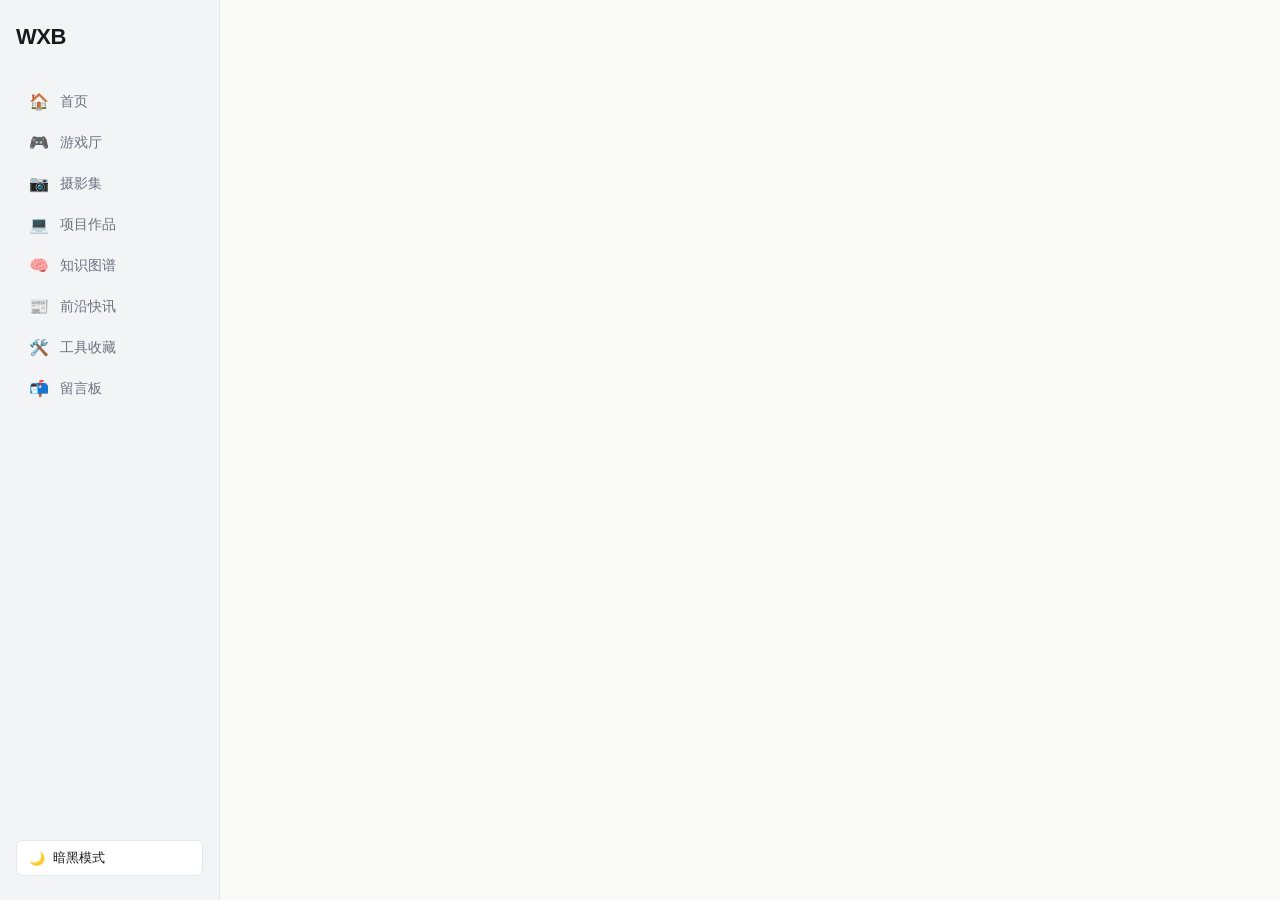
==== index.html @ ad952eca "feat: tools module with categorized resource links" ====
<!DOCTYPE html>
<html lang="zh-CN">
<head>
<meta charset="UTF-8">
<meta name="viewport" content="width=device-width, initial-scale=1.0">
<title>WXB · Personal Hub</title>
<style>
/* === CSS Custom Properties (Light Theme) === */
:root {
  --bg: #fafaf9;
  --surface: #ffffff;
  --text: #1a1a1a;
  --text-secondary: #6b7280;
  --border: #e5e7eb;
  --accent: #2563eb;
  --accent-light: #dbeafe;
  --sidebar-bg: #f3f4f6;
  --sidebar-width: 220px;
  --shadow: 0 1px 3px rgba(0,0,0,0.06);
  --radius: 8px;
  --transition: 0.2s ease;
}

/* === Dark Theme === */
.dark {
  --bg: #0f172a;
  --surface: #1e293b;
  --text: #e2e8f0;
  --text-secondary: #94a3b8;
  --border: #334155;
  --accent: #60a5fa;
  --accent-light: #1e3a5f;
  --sidebar-bg: #1e293b;
  --shadow: 0 1px 3px rgba(0,0,0,0.2);
}

/* === Reset & Base === */
*, *::before, *::after { margin: 0; padding: 0; box-sizing: border-box; }
body {
  font-family: -apple-system, BlinkMacSystemFont, "Segoe UI", Roboto, "Helvetica Neue", sans-serif;
  background: var(--bg);
  color: var(--text);
  display: flex;
  min-height: 100vh;
  transition: background var(--transition), color var(--transition);
}

/* === Sidebar === */
.sidebar {
  position: fixed;
  left: 0; top: 0; bottom: 0;
  width: var(--sidebar-width);
  background: var(--sidebar-bg);
  border-right: 1px solid var(--border);
  display: flex;
  flex-direction: column;
  padding: 24px 16px;
  z-index: 50;
  transition: transform 0.3s ease, background var(--transition);
}
.sidebar-logo {
  font-size: 22px;
  font-weight: 800;
  color: var(--text);
  margin-bottom: 32px;
  letter-spacing: -0.5px;
}
.sidebar-nav { display: flex; flex-direction: column; gap: 2px; flex: 1; }
.sidebar-nav a {
  text-decoration: none;
  color: var(--text-secondary);
  padding: 10px 12px;
  border-radius: 6px;
  font-size: 14px;
  transition: all var(--transition);
  display: flex; align-items: center; gap: 10px;
}
.sidebar-nav a:hover { background: var(--accent-light); color: var(--accent); }
.sidebar-nav a.active { background: var(--accent); color: #fff; }
.sidebar-nav a .nav-icon { font-size: 16px; width: 22px; text-align: center; }

/* Theme toggle */
.theme-toggle {
  margin-top: auto;
  padding: 8px 12px;
  border: 1px solid var(--border);
  border-radius: 6px;
  background: var(--surface);
  color: var(--text);
  cursor: pointer;
  font-size: 13px;
  display: flex; align-items: center; gap: 8px;
  transition: all var(--transition);
}
.theme-toggle:hover { border-color: var(--accent); }

/* === Main Content === */
.main {
  margin-left: var(--sidebar-width);
  flex: 1;
  padding: 40px 48px;
  min-height: 100vh;
  transition: margin-left 0.3s ease;
}
.content-section { display: none; }
.content-section.active { display: block; }

/* === Section Header === */
.section-header { margin-bottom: 32px; }
.section-header h2 { font-size: 28px; font-weight: 700; }
.section-header p { color: var(--text-secondary); margin-top: 6px; font-size: 15px; }

/* === Cards === */
.card {
  background: var(--surface);
  border: 1px solid var(--border);
  border-radius: var(--radius);
  padding: 20px;
  box-shadow: var(--shadow);
  transition: all var(--transition);
}
.card:hover { box-shadow: 0 4px 12px rgba(0,0,0,0.08); }

/* === Hamburger === */
.hamburger {
  display: none;
  position: fixed;
  top: 16px; left: 16px;
  z-index: 60;
  width: 40px; height: 40px;
  background: var(--surface);
  border: 1px solid var(--border);
  border-radius: 6px;
  cursor: pointer;
  flex-direction: column;
  align-items: center;
  justify-content: center;
  gap: 5px;
  padding: 10px 8px;
}
.hamburger span {
  display: block;
  width: 100%; height: 2px;
  background: var(--text);
  border-radius: 1px;
  transition: all 0.3s ease;
}

/* === Mobile Overlay === */
.sidebar-overlay {
  visibility: hidden;
  position: fixed; inset: 0;
  background: rgba(0,0,0,0.4);
  z-index: 45;
  opacity: 0;
  transition: opacity 0.3s ease, visibility 0.3s ease;
}
.sidebar-overlay.show { visibility: visible; opacity: 1; }

/* === Responsive === */
@media (max-width: 768px) {
  .sidebar { transform: translateX(-100%); }
  .sidebar.open { transform: translateX(0); }
  .main { margin-left: 0; padding: 24px 16px; }
  .hamburger { display: flex; }
}

/* === Utilities === */
.grid-2 { display: grid; grid-template-columns: repeat(2, 1fr); gap: 16px; }
.grid-3 { display: grid; grid-template-columns: repeat(3, 1fr); gap: 16px; }
.grid-4 { display: grid; grid-template-columns: repeat(4, 1fr); gap: 16px; }
@media (max-width: 1024px) { .grid-4 { grid-template-columns: repeat(2, 1fr); } }
@media (max-width: 640px) { .grid-2, .grid-3, .grid-4 { grid-template-columns: 1fr; } }

/* === Photo Grid === */
.photo-grid {
  display: grid;
  grid-template-columns: repeat(3, 1fr);
  gap: 12px;
}
.photo-card {
  position: relative;
  border-radius: var(--radius);
  overflow: hidden;
  cursor: pointer;
  aspect-ratio: 4/3;
  background: var(--border);
  transition: transform 0.2s ease, box-shadow 0.2s ease;
}
.photo-card:hover { transform: translateY(-2px); box-shadow: 0 8px 24px rgba(0,0,0,0.15); }
.photo-card img {
  width: 100%; height: 100%;
  object-fit: cover;
  display: block;
  transition: transform 0.3s ease;
}
.photo-card:hover img { transform: scale(1.05); }
.photo-card .photo-overlay {
  position: absolute; inset: 0;
  background: linear-gradient(to top, rgba(0,0,0,0.5) 0%, transparent 50%);
  opacity: 0; transition: opacity 0.2s ease;
  display: flex; align-items: flex-end; padding: 12px;
}
.photo-card:hover .photo-overlay { opacity: 1; }
.photo-overlay span {
  color: #fff; font-size: 13px; font-weight: 500;
}
@media (max-width: 768px) { .photo-grid { grid-template-columns: repeat(2, 1fr); } }
@media (max-width: 480px) { .photo-grid { grid-template-columns: 1fr; } }

/* === Project Cards === */
.project-grid {
  display: grid;
  grid-template-columns: repeat(2, 1fr);
  gap: 16px;
}
.project-card {
  background: var(--surface);
  border: 1px solid var(--border);
  border-radius: var(--radius);
  padding: 24px;
  box-shadow: var(--shadow);
  transition: all 0.2s ease;
  display: flex; flex-direction: column; gap: 12px;
}
.project-card:hover { box-shadow: 0 4px 16px rgba(0,0,0,0.1); transform: translateY(-1px); }
.project-card h3 { font-size: 18px; font-weight: 700; }
.project-card p { color: var(--text-secondary); font-size: 14px; line-height: 1.6; flex: 1; }
.project-tags { display: flex; flex-wrap: wrap; gap: 6px; }
.project-tags span {
  font-size: 11px; padding: 3px 8px; border-radius: 4px;
  background: var(--accent-light); color: var(--accent);
}
.project-links { display: flex; gap: 12px; }
.project-links a {
  font-size: 13px; text-decoration: none; color: var(--accent);
  display: flex; align-items: center; gap: 4px;
}
.project-links a:hover { text-decoration: underline; }
@media (max-width: 640px) { .project-grid { grid-template-columns: 1fr; } }

/* === Tools === */
.tools-category { margin-bottom: 28px; }
.tools-category h3 { font-size: 16px; font-weight: 600; margin-bottom: 12px; color: var(--text); }
.tools-grid { display: grid; grid-template-columns: repeat(3, 1fr); gap: 8px; }
.tool-item {
  display: flex; align-items: center; gap: 10px;
  padding: 10px 14px;
  background: var(--surface);
  border: 1px solid var(--border);
  border-radius: 6px;
  text-decoration: none;
  color: var(--text);
  font-size: 14px;
  transition: all 0.15s ease;
}
.tool-item:hover { border-color: var(--accent); background: var(--accent-light); }
.tool-item .tool-icon { font-size: 18px; width: 24px; text-align: center; flex-shrink: 0; }
.tool-item .tool-name { font-weight: 500; }
.tool-item .tool-desc { font-size: 12px; color: var(--text-secondary); margin-left: auto; }
@media (max-width: 768px) { .tools-grid { grid-template-columns: repeat(2, 1fr); } }
@media (max-width: 480px) { .tools-grid { grid-template-columns: 1fr; } }

/* === Lightbox === */
.lightbox {
  visibility: hidden;
  position: fixed; inset: 0;
  background: rgba(0,0,0,0.92);
  z-index: 100;
  align-items: center; justify-content: center;
  cursor: pointer;
  opacity: 0;
  display: flex;
  transition: opacity 0.3s ease, visibility 0.3s ease;
}
.lightbox.open { visibility: visible; opacity: 1; }
.lightbox img { max-width: 90vw; max-height: 85vh; border-radius: 4px; cursor: default; }
.lightbox-close {
  position: absolute; top: 20px; right: 24px;
  font-size: 32px; color: #fff; cursor: pointer;
  background: none; border: none;
}
.lightbox-nav {
  position: absolute; top: 50%; transform: translateY(-50%);
  font-size: 36px; color: #fff; cursor: pointer;
  background: none; border: none; padding: 16px;
}
.lightbox-prev { left: 8px; }
.lightbox-next { right: 8px; }
</style>
</head>
<body x-data="app">

<!-- Hamburger -->
<button class="hamburger" id="hamburger" aria-label="Menu">
  <span></span><span></span><span></span>
</button>

<!-- Sidebar overlay -->
<div class="sidebar-overlay" id="sidebarOverlay"></div>

<!-- Sidebar -->
<aside class="sidebar" id="sidebar">
  <div class="sidebar-logo">WXB</div>
  <nav class="sidebar-nav">
    <a href="#" @click.prevent="currentSection='home'" :class="currentSection==='home'?'active':''">
      <span class="nav-icon">🏠</span> 首页
    </a>
    <a href="#" @click.prevent="currentSection='games'" :class="currentSection==='games'?'active':''">
      <span class="nav-icon">🎮</span> 游戏厅
    </a>
    <a href="#" @click.prevent="currentSection='photos'" :class="currentSection==='photos'?'active':''">
      <span class="nav-icon">📷</span> 摄影集
    </a>
    <a href="#" @click.prevent="currentSection='projects'" :class="currentSection==='projects'?'active':''">
      <span class="nav-icon">💻</span> 项目作品
    </a>
    <a href="#" @click.prevent="currentSection='knowledge'" :class="currentSection==='knowledge'?'active':''">
      <span class="nav-icon">🧠</span> 知识图谱
    </a>
    <a href="#" @click.prevent="currentSection='news'" :class="currentSection==='news'?'active':''">
      <span class="nav-icon">📰</span> 前沿快讯
    </a>
    <a href="#" @click.prevent="currentSection='tools'" :class="currentSection==='tools'?'active':''">
      <span class="nav-icon">🛠️</span> 工具收藏
    </a>
    <a href="#" @click.prevent="currentSection='guestbook'" :class="currentSection==='guestbook'?'active':''">
      <span class="nav-icon">📬</span> 留言板
    </a>
  </nav>
  <button class="theme-toggle" @click="toggleTheme()">
    <span x-text="themeIcon">🌙</span> <span x-text="themeLabel">暗黑模式</span>
  </button>
</aside>

<!-- Main Content -->
<main class="main">
  <!-- Home -->
  <section class="content-section" :class="{ active: currentSection === 'home' }" id="sec-home">
    <div style="display: flex; gap: 40px; align-items: flex-start; flex-wrap: wrap;">
      <div style="flex-shrink: 0;">
        <div style="width: 120px; height: 120px; border-radius: 50%; background: linear-gradient(135deg, #2563eb, #7c3aed); display: flex; align-items: center; justify-content: center; font-size: 48px; color: #fff; font-weight: 700;">
          WXB
        </div>
      </div>
      <div style="flex: 1; min-width: 280px;">
        <h2 style="font-size: 32px; font-weight: 800; margin-bottom: 4px;">Hi, I'm WXB</h2>
        <p style="color: var(--text-secondary); font-size: 16px; margin-bottom: 16px;">
          计算机专业大二学生 / 徒步爱好者 / 摄影新手
        </p>
        <p style="color: var(--text-secondary); line-height: 1.7; margin-bottom: 16px;">
          目前在备战考研408，喜欢探索有趣的编程项目，
          周末常去北京周边徒步，拍下路上的风景。
          希望通过这个网站记录学习、分享生活。
        </p>
        <div style="display: flex; gap: 12px;">
          <a href="https://github.com/" target="_blank" style="padding: 8px 16px; background: var(--surface); border: 1px solid var(--border); border-radius: 6px; text-decoration: none; color: var(--text); font-size: 14px; display: flex; align-items: center; gap: 6px; transition: all 0.2s;">
            <svg width="18" height="18" viewBox="0 0 24 24" fill="currentColor"><path d="M12 0c-6.626 0-12 5.373-12 12 0 5.302 3.438 9.8 8.207 11.387.599.111.793-.261.793-.577v-2.234c-3.338.726-4.033-1.416-4.033-1.416-.546-1.387-1.333-1.756-1.333-1.756-1.089-.745.083-.729.083-.729 1.205.084 1.839 1.237 1.839 1.237 1.07 1.834 2.807 1.304 3.492.997.107-.775.418-1.305.762-1.604-2.665-.305-5.467-1.334-5.467-5.931 0-1.311.469-2.381 1.236-3.221-.124-.303-.535-1.524.117-3.176 0 0 1.008-.322 3.301 1.23.957-.266 1.983-.399 3.003-.404 1.02.005 2.047.138 3.006.404 2.291-1.552 3.297-1.23 3.297-1.23.653 1.653.242 2.874.118 3.176.77.84 1.235 1.911 1.235 3.221 0 4.609-2.807 5.624-5.479 5.921.43.372.823 1.102.823 2.222v3.293c0 .319.192.694.801.576 4.765-1.589 8.199-6.086 8.199-11.386 0-6.627-5.373-12-12-12z"/></svg>
            GitHub
          </a>
          <a href="mailto:wxb@wxb.me" style="padding: 8px 16px; background: var(--accent); border: none; border-radius: 6px; text-decoration: none; color: #fff; font-size: 14px; display: flex; align-items: center; gap: 6px; transition: all 0.2s;">
            ✉️ Email
          </a>
        </div>
      </div>
    </div>
  </section>

  <!-- Games -->
  <section class="content-section" :class="{ active: currentSection === 'games' }" id="sec-games"
    x-data="{ currentGame: 'snake' }" x-init="$watch('currentSection', v => { if (v==='games') setTimeout(() => initSnakeGame('snakeCanvas'), 100) })">
    <div class="section-header"><h2>🎮 游戏厅</h2><p>休闲一下</p></div>
    <div style="display: flex; gap: 8px; margin-bottom: 16px;">
      <button @click="currentGame='snake'; setTimeout(() => initSnakeGame('snakeCanvas'), 50)"
        :style="{ padding:'8px 16px', borderRadius:'6px', border:'1px solid var(--border)', cursor:'pointer',
          background: currentGame==='snake' ? 'var(--accent)' : 'var(--surface)',
          color: currentGame==='snake' ? '#fff' : 'var(--text)' }">
        🐍 贪吃蛇
      </button>
      <button style="padding:8px 16px; border-radius:6px; border:1px solid var(--border); cursor:pointer;
        background:var(--surface); color:var(--text-secondary); opacity:0.5;" disabled>
        更多游戏开发中...
      </button>
    </div>
    <div id="snakeGameWrapper" style="display: flex; justify-content: center;">
      <canvas id="snakeCanvas"></canvas>
    </div>
    <div id="snakeEffectsBar" style="display:flex;gap:8px;justify-content:center;min-height:24px;flex-wrap:wrap;margin-top:8px;"></div>
  </section>

  <!-- Photos -->
  <section class="content-section" :class="{ active: currentSection === 'photos' }" id="sec-photos">
    <div class="section-header"><h2>📷 摄影集</h2><p>徒步路上的风景</p></div>
    <div class="photo-grid" id="photoGrid"></div>
  </section>

  <!-- Projects -->
  <section class="content-section" :class="{ active: currentSection === 'projects' }" id="sec-projects">
    <div class="section-header"><h2>💻 项目作品</h2><p>个人项目与收藏</p></div>
    <div class="project-grid" id="projectGrid"></div>
  </section>

  <!-- Knowledge -->
  <section class="content-section" :class="{ active: currentSection === 'knowledge' }" id="sec-knowledge">
    <div class="section-header"><h2>🧠 知识图谱</h2><p>408考研 + 四六级英语</p></div>
  </section>

  <!-- News -->
  <section class="content-section" :class="{ active: currentSection === 'news' }" id="sec-news">
    <div class="section-header"><h2>📰 前沿快讯</h2><p>AI科技 · GitHub Trending</p></div>
  </section>

  <!-- Tools -->
  <section class="content-section" :class="{ active: currentSection === 'tools' }" id="sec-tools">
    <div class="section-header"><h2>🛠️ 工具收藏</h2><p>常用工具与资源导航</p></div>
    <div id="toolsContent"></div>
  </section>

  <!-- Guestbook -->
  <section class="content-section" :class="{ active: currentSection === 'guestbook' }" id="sec-guestbook">
    <div class="section-header"><h2>📬 留言板</h2><p>留下你的足迹</p></div>
  </section>
</main>

<!-- Lightbox -->
<div class="lightbox" id="lightbox">
  <button class="lightbox-close" @click="closeLightbox()">✕</button>
  <button class="lightbox-nav lightbox-prev" @click.stop="prevPhoto()">‹</button>
  <img id="lightboxImg" src="" alt="" @click.stop>
  <button class="lightbox-nav lightbox-next" @click.stop="nextPhoto()">›</button>
</div>

<!-- Alpine.js -->
<script defer src="https://cdn.jsdelivr.net/npm/alpinejs@3.x.x/dist/cdn.min.js"></script>

<script>
// === Alpine App Store ===
document.addEventListener('alpine:init', () => {
  Alpine.data('app', () => ({
    currentSection: location.hash ? location.hash.slice(1) : 'home',
    themeIcon: '🌙',
    themeLabel: '暗黑模式',

    toggleTheme() {
      document.documentElement.classList.toggle('dark');
      const isDark = document.documentElement.classList.contains('dark');
      this.themeIcon = isDark ? '☀️' : '🌙';
      this.themeLabel = isDark ? '浅色模式' : '暗黑模式';
      localStorage.setItem('theme', isDark ? 'dark' : 'light');
    },

    init() {
      const isDark = localStorage.getItem('theme') === 'dark' ||
        (!localStorage.getItem('theme') && window.matchMedia('(prefers-color-scheme: dark)').matches);
      if (isDark) {
        document.documentElement.classList.add('dark');
        this.themeIcon = '☀️';
        this.themeLabel = '浅色模式';
      }
      // Hash routing: sync URL hash with currentSection
      this.$watch('currentSection', val => {
        if (location.hash !== '#' + val) location.hash = val;
      });
      window.addEventListener('hashchange', () => {
        this.currentSection = location.hash ? location.hash.slice(1) : 'home';
      });
    }
  }));
});

// === Sidebar mobile toggle ===
(function() {
  const hamburger = document.getElementById('hamburger');
  const sidebar = document.getElementById('sidebar');
  const overlay = document.getElementById('sidebarOverlay');

  function openSidebar() {
    sidebar.classList.add('open');
    overlay.classList.add('show');
    document.body.style.overflow = 'hidden';
  }
  function closeSidebar() {
    sidebar.classList.remove('open');
    overlay.classList.remove('show');
    document.body.style.overflow = '';
  }

  hamburger.addEventListener('click', openSidebar);
  overlay.addEventListener('click', closeSidebar);

  sidebar.querySelectorAll('a').forEach(a => {
    a.addEventListener('click', () => {
      if (window.innerWidth <= 768) closeSidebar();
    });
  });
})();

// === Photos & Lightbox ===
(function() {
  window.photoData = [
    { src: 'https://images.unsplash.com/photo-1464822759023-fed622ff2c3b?w=800&h=600&fit=crop', alt: 'Mountain hiking trail', title: '山脊徒步' },
    { src: 'https://images.unsplash.com/photo-1506905925346-21bda4d32df4?w=800&h=600&fit=crop', alt: 'Mountain range panorama', title: '群山之巅' },
    { src: 'https://images.unsplash.com/photo-1441974231531-c6227db76b6e?w=800&h=600&fit=crop', alt: 'Forest sunlight', title: '林间光影' },
    { src: 'https://images.unsplash.com/photo-1454496522488-7a8e73e4a7c2?w=800&h=600&fit=crop', alt: 'Alpine lake', title: '高山湖泊' },
    { src: 'https://images.unsplash.com/photo-1501785888041-af3ef285b470?w=800&h=600&fit=crop', alt: 'Valley view', title: '山谷远眺' },
    { src: 'https://images.unsplash.com/photo-1470071459604-3b5ec3a7fe05?w=800&h=600&fit=crop', alt: 'Misty forest', title: '晨雾森林' }
  ];
  window.currentPhotoIdx = 0;

  // Render photo grid
  (function renderPhotoGrid() {
    var grid = document.getElementById('photoGrid');
    if (!grid) return;
    grid.innerHTML = window.photoData.map(function(p, i) {
      return '<div class="photo-card" onclick="openLightbox(' + i + ')">' +
        '<img src="' + p.src + '" alt="' + p.alt + '" loading="lazy">' +
        '<div class="photo-overlay"><span>' + p.title + '</span></div>' +
      '</div>';
    }).join('');
  })();

  window.openLightbox = function(idx) {
    window.currentPhotoIdx = idx;
    document.getElementById('lightboxImg').src = window.photoData[idx].src;
    document.getElementById('lightbox').classList.add('open');
    document.body.style.overflow = 'hidden';
  };

  window.closeLightbox = function() {
    document.getElementById('lightbox').classList.remove('open');
    document.body.style.overflow = '';
  };

  window.prevPhoto = function() {
    window.currentPhotoIdx = (window.currentPhotoIdx - 1 + window.photoData.length) % window.photoData.length;
    document.getElementById('lightboxImg').src = window.photoData[window.currentPhotoIdx].src;
  };

  window.nextPhoto = function() {
    window.currentPhotoIdx = (window.currentPhotoIdx + 1) % window.photoData.length;
    document.getElementById('lightboxImg').src = window.photoData[window.currentPhotoIdx].src;
  };

  document.getElementById('lightbox').addEventListener('click', function(e) {
    if (e.target === this) window.closeLightbox();
  });
  document.addEventListener('keydown', function(e) {
    if (!document.getElementById('lightbox').classList.contains('open')) return;
    if (e.key === 'Escape') window.closeLightbox();
    if (e.key === 'ArrowLeft') window.prevPhoto();
    if (e.key === 'ArrowRight') window.nextPhoto();
  });
})();

// === Projects ===
(function() {
  var projects = [
    { name: 'Snake Game', desc: '带连击系统与道具系统的贪吃蛇游戏，Canvas 绘制，支持护盾、加速、双倍分数等 6 种道具。', tags: ['JavaScript', 'Canvas', 'Game'], github: '#', demo: '#' },
    { name: 'Personal Hub', desc: '个人主页网站，集成 Alpine.js 响应式路由、明暗主题、摄影集、知识图谱等模块。', tags: ['Alpine.js', 'CSS', 'Responsive'], github: '#', live: 'https://wxb.me' },
    { name: '408 Study Notes', desc: '考研 408 计算机统考复习笔记，涵盖数据结构、组成原理、操作系统、计算机网络。', tags: ['Markdown', 'Study', 'CS'], github: '#' },
    { name: 'CET Vocabulary Trainer', desc: '四六级英语单词训练工具，支持艾宾浩斯记忆曲线复习提醒。', tags: ['Python', 'SQLite', 'CLI'], github: '#' },
    { name: 'Hiking Log', desc: '徒步记录小工具，记录路线、海拔、耗时，支持 GPX 轨迹导入与可视化。', tags: ['React', 'Leaflet', 'Node.js'], github: '#' },
    { name: 'Dotfiles', desc: '个人开发环境配置文件，包含 Neovim、tmux、Zsh 等工具的配置与安装脚本。', tags: ['Shell', 'Lua', 'Dotfiles'], github: '#' }
  ];

  var grid = document.getElementById('projectGrid');
  if (grid) {
    grid.innerHTML = projects.map(function(p) {
      var tags = p.tags.map(function(t) { return '<span>' + t + '</span>'; }).join('');
      var links = '';
      if (p.github) links += '<a href="' + p.github + '" target="_blank"><svg width="16" height="16" viewBox="0 0 24 24" fill="currentColor"><path d="M12 0c-6.626 0-12 5.373-12 12 0 5.302 3.438 9.8 8.207 11.387.599.111.793-.261.793-.577v-2.234c-3.338.726-4.033-1.416-4.033-1.416-.546-1.387-1.333-1.756-1.333-1.756-1.089-.745.083-.729.083-.729 1.205.084 1.839 1.237 1.839 1.237 1.07 1.834 2.807 1.304 3.492.997.107-.775.418-1.305.762-1.604-2.665-.305-5.467-1.334-5.467-5.931 0-1.311.469-2.381 1.236-3.221-.124-.303-.535-1.524.117-3.176 0 0 1.008-.322 3.301 1.23.957-.266 1.983-.399 3.003-.404 1.02.005 2.047.138 3.006.404 2.291-1.552 3.297-1.23 3.297-1.23.653 1.653.242 2.874.118 3.176.77.84 1.235 1.911 1.235 3.221 0 4.609-2.807 5.624-5.479 5.921.43.372.823 1.102.823 2.222v3.293c0 .319.192.694.801.576 4.765-1.589 8.199-6.086 8.199-11.386 0-6.627-5.373-12-12-12z"/></svg>Code</a>';
      if (p.demo) links += '<a href="' + p.demo + '" target="_blank">🔗 Demo</a>';
      if (p.live) links += '<a href="' + p.live + '" target="_blank">🌐 Live</a>';
      return '<div class="project-card">' +
        '<h3>' + p.name + '</h3>' +
        '<p>' + p.desc + '</p>' +
        '<div class="project-tags">' + tags + '</div>' +
        '<div class="project-links">' + links + '</div>' +
      '</div>';
    }).join('');
  }
})();

// === Tools ===
(function() {
  var categories = [
    { name: '开发工具', items: [
      { icon: '🐙', name: 'GitHub', desc: '代码托管', url: 'https://github.com' },
      { icon: '🖥️', name: 'VS Code', desc: '编辑器', url: 'https://code.visualstudio.com' },
      { icon: '🦀', name: 'Rust Playground', desc: '在线运行', url: 'https://play.rust-lang.org' },
      { icon: '🐳', name: 'Docker Hub', desc: '容器镜像', url: 'https://hub.docker.com' },
      { icon: '⚡', name: 'Vite', desc: '构建工具', url: 'https://vitejs.dev' },
      { icon: '▲', name: 'Vercel', desc: '部署平台', url: 'https://vercel.com' }
    ]},
    { name: '学习刷题', items: [
      { icon: '📘', name: 'LeetCode', desc: '算法刷题', url: 'https://leetcode.cn' },
      { icon: '🎓', name: '中国大学MOOC', desc: '在线课程', url: 'https://www.icourse163.org' },
      { icon: '📝', name: 'CS DIY', desc: 'CS学习路线', url: 'https://csdiy.wiki' },
      { icon: '🔤', name: 'YouGlish', desc: '英语发音', url: 'https://youglish.com' },
      { icon: '🧮', name: 'VisuAlgo', desc: '算法可视化', url: 'https://visualgo.net/zh' },
      { icon: '📚', name: 'MDN', desc: 'Web 文档', url: 'https://developer.mozilla.org' }
    ]},
    { name: '设计资源', items: [
      { icon: '🎨', name: 'Dribbble', desc: '设计灵感', url: 'https://dribbble.com' },
      { icon: '🖼️', name: 'Unsplash', desc: '免费图片', url: 'https://unsplash.com' },
      { icon: '🌈', name: 'Coolors', desc: '配色方案', url: 'https://coolors.co' },
      { icon: '📐', name: 'Figma', desc: 'UI 设计', url: 'https://figma.com' },
      { icon: '✍️', name: 'Google Fonts', desc: '免费字体', url: 'https://fonts.google.com' },
      { icon: '🎬', name: 'LottieFiles', desc: '动画资源', url: 'https://lottiefiles.com' }
    ]},
    { name: '常用工具', items: [
      { icon: '📋', name: 'JSON Formatter', desc: 'JSON 格式化', url: 'https://jsonformatter.org' },
      { icon: '🔐', name: 'JWT Debugger', desc: 'Token 解析', url: 'https://jwt.io' },
      { icon: '⏱️', name: 'Cron Guru', desc: 'Cron 表达式', url: 'https://crontab.guru' },
      { icon: '📊', name: 'Excalidraw', desc: '手绘图表', url: 'https://excalidraw.com' },
      { icon: '🔍', name: 'Regex101', desc: '正则测试', url: 'https://regex101.com' },
      { icon: '🚀', name: 'Carbon', desc: '代码截图', url: 'https://carbon.now.sh' }
    ]}
  ];

  var container = document.getElementById('toolsContent');
  if (container) {
    container.innerHTML = categories.map(function(cat) {
      var items = cat.items.map(function(t) {
        return '<a href="' + t.url + '" target="_blank" class="tool-item">' +
          '<span class="tool-icon">' + t.icon + '</span>' +
          '<span class="tool-name">' + t.name + '</span>' +
          '<span class="tool-desc">' + t.desc + '</span>' +
        '</a>';
      }).join('');
      return '<div class="tools-category"><h3>' + cat.name + '</h3><div class="tools-grid">' + items + '</div></div>';
    }).join('');
  }
})();

function initSnakeGame(canvasId) {
  const canvas = document.getElementById(canvasId);
  if (!canvas) return;
  const ctx = canvas.getContext('2d');

  const GRID = 20;
  const COLS = 25;
  const ROWS = 25;

  const wrapper = document.getElementById('snakeGameWrapper');
  const maxSize = Math.min(wrapper.offsetWidth - 16, 500);
  canvas.width = maxSize;
  canvas.height = maxSize;
  const CELL = canvas.width / COLS;

  function hexToRgba(hex, alpha) {
    const r = parseInt(hex.slice(1,3),16);
    const g = parseInt(hex.slice(3,5),16);
    const b = parseInt(hex.slice(5,7),16);
    return `rgba(${r},${g},${b},${alpha})`;
  }

  if (canvas._gameState) {
    cancelAnimationFrame(canvas._gameState.frameId);
    if (canvas._cleanup) canvas._cleanup();
  }

  const settings = (() => {
    try { return JSON.parse(localStorage.getItem('neonSnakeSettings')) || {fruitCount:3,gameSpeed:90,comboWindow:3,obstacleCount:6,powerUpFrequency:50}; }
    catch(_) { return {fruitCount:3,gameSpeed:90,comboWindow:3,obstacleCount:6,powerUpFrequency:50}; }
  })();

  const state = {
    snake: [{x:12,y:12},{x:11,y:12},{x:10,y:12}],
    foods: [],
    dx: 1, dy: 0,
    nextDx: 1, nextDy: 0,
    score: 0,
    best: parseInt(localStorage.getItem('neonSnakeBest')||'0'),
    running: true,
    paused: false,
    gameOver: false,
    speed: 90,
    lastTick: performance.now(),
    particles: [],
    obstacles: [],
    comboCount: 0,
    lastEatTime: 0,
    comboDisplayAlpha: 0,
    comboDisplayText: '',
    maxCombo: 1,
    activeEffects: {},
    powerUpItems: [],
    lastPowerUpSpawn: 0,
    frameId: null,
  };

  canvas._gameState = state;

  const FOOD_COLORS = ['#ff2d7b','#ffd700','#39ff14','#00f0ff','#ff6b35'];
  const POWERUP_DEFS = {
    shield:{name:'护盾',color:'#00f0ff',cssClass:'shield',duration:10000,buff:true,desc:'抵挡一次撞击'},
    speed:{name:'加速',color:'#39ff14',cssClass:'speed',duration:7000,buff:true,desc:'移动速度提升'},
    multiply:{name:'双倍',color:'#ffd700',cssClass:'multiply',duration:8000,buff:true,desc:'得分翻倍'},
    shrink:{name:'缩短',color:'#ff2d7b',cssClass:'shrink',duration:0,buff:false,desc:'立即缩短蛇身'},
    slow:{name:'减速',color:'#ff6b35',cssClass:'slow',duration:7000,buff:false,desc:'移动速度降低'},
    reverse:{name:'反转',color:'#9b59b6',cssClass:'reverse',duration:5000,buff:false,desc:'方向键反转'},
  };
  const POWERUP_KEYS = Object.keys(POWERUP_DEFS);
  const POWERUP_LIFETIME = 15000;
  const MAX_POWERUPS = 3;

  function isOccupied(x,y) {
    if(state.snake.some(s=>s.x===x&&s.y===y)) return true;
    if(state.foods.some(f=>f.x===x&&f.y===y)) return true;
    if(state.obstacles.some(o=>o.x===x&&o.y===y)) return true;
    if(state.powerUpItems.some(p=>p.x===x&&p.y===y)) return true;
    return false;
  }

  function placeFood() {
    const free=[];
    for(let x=0;x<COLS;x++) for(let y=0;y<ROWS;y++) if(!isOccupied(x,y)) free.push({x,y});
    if(!free.length) return;
    const pos=free[Math.floor(Math.random()*free.length)];
    state.foods.push({x:pos.x,y:pos.y,color:FOOD_COLORS[Math.floor(Math.random()*FOOD_COLORS.length)]});
  }

  function placeFoods() { state.foods=[]; for(let i=0;i<settings.fruitCount;i++) placeFood(); }

  function generateObstacles(count) {
    state.obstacles=[];
    const safe=new Set();
    for(let dx=-3;dx<=3;dx++) for(let dy=-3;dy<=3;dy++) safe.add(`${12+dx},${12+dy}`);
    for(let i=0;i<count;i++) {
      let a=0;
      while(a<200){ const x=Math.floor(Math.random()*COLS),y=Math.floor(Math.random()*ROWS);
        if(!isOccupied(x,y)&&!safe.has(`${x},${y}`)){state.obstacles.push({x,y});break;} a++; }
    }
  }

  function hasEffect(t){return !!state.activeEffects[t];}

  function spawnPowerUp() {
    if(state.powerUpItems.length>=MAX_POWERUPS) return;
    const now=performance.now();
    if(now-state.lastPowerUpSpawn<3000) return;
    if(Math.random()*100>settings.powerUpFrequency) return;
    state.lastPowerUpSpawn=now;
    const free=[];
    for(let x=0;x<COLS;x++) for(let y=0;y<ROWS;y++) if(!isOccupied(x,y)) free.push({x,y});
    if(!free.length) return;
    const pos=free[Math.floor(Math.random()*free.length)];
    state.powerUpItems.push({x:pos.x,y:pos.y,type:POWERUP_KEYS[Math.floor(Math.random()*POWERUP_KEYS.length)],spawnTime:now});
  }

  function spawnParticles(x,y,color) {
    for(let i=0;i<12;i++){
      const a=Math.PI*2*i/12+Math.random()*0.3,sp=2+Math.random()*3;
      state.particles.push({x:x*CELL+CELL/2,y:y*CELL+CELL/2,vx:Math.cos(a)*sp,vy:Math.sin(a)*sp,life:1,decay:0.02+Math.random()*0.04,color:Math.random()>0.5?'#00f0ff':color});
    }
  }

  function applyEffect(type) {
    const def=POWERUP_DEFS[type];
    if(def.duration>0) state.activeEffects[type]={expiresAt:performance.now()+def.duration};
    if(type==='shrink'){const mr=state.snake.length-2;if(mr>0){const r=Math.min(Math.max(1,Math.floor(state.snake.length/3)),mr);state.snake.splice(state.snake.length-r,r);}}
  }

  function updateEffectsBar() {
    const bar=document.getElementById('snakeEffectsBar');
    if(!bar) return;
    const now=performance.now();
    let h='';
    for(const k of Object.keys(state.activeEffects)){
      const def=POWERUP_DEFS[k],rem=Math.max(0,Math.ceil((state.activeEffects[k].expiresAt-now)/1000));
      h+=`<span style="font-size:11px;padding:3px 8px;border-radius:4px;border:1px solid ${def.color};color:${def.color};">${def.name} ${rem}s</span>`;
    }
    bar.innerHTML=h;
  }

  function tick() {
    state.dx=state.nextDx; state.dy=state.nextDy;
    const head=state.snake[0];
    const nh={x:head.x+state.dx,y:head.y+state.dy};
    if(nh.x<0) nh.x=COLS-1; if(nh.x>=COLS) nh.x=0;
    if(nh.y<0) nh.y=ROWS-1; if(nh.y>=ROWS) nh.y=0;

    if(state.obstacles.some(o=>o.x===nh.x&&o.y===nh.y)){
      if(hasEffect('shield')){delete state.activeEffects.shield;spawnParticles(nh.x,nh.y,'#00f0ff');}
      else{state.gameOver=true;state.running=false;if(state.score>state.best){state.best=state.score;localStorage.setItem('neonSnakeBest',state.best);}return;}
    }
    if(state.snake.some(s=>s.x===nh.x&&s.y===nh.y)){state.gameOver=true;state.running=false;if(state.score>state.best){state.best=state.score;localStorage.setItem('neonSnakeBest',state.best);}return;}

    state.snake.unshift(nh);
    const pupIdx=state.powerUpItems.findIndex(p=>p.x===nh.x&&p.y===nh.y);
    if(pupIdx!==-1){applyEffect(state.powerUpItems[pupIdx].type);spawnParticles(nh.x,nh.y,POWERUP_DEFS[state.powerUpItems[pupIdx].type].color);state.powerUpItems.splice(pupIdx,1);}

    const eatIdx=state.foods.findIndex(f=>f.x===nh.x&&f.y===nh.y);
    if(eatIdx!==-1){
      const now=performance.now();
      if(now-state.lastEatTime<settings.comboWindow*1000&&state.lastEatTime>0) state.comboCount++;
      else state.comboCount=1;
      state.lastEatTime=now;
      if(state.comboCount>state.maxCombo) state.maxCombo=state.comboCount;
      const mult=state.comboCount,db=hasEffect('multiply')?2:1;
      state.score+=10*mult*db;
      if(state.comboCount>=2){state.comboDisplayText=`${state.comboCount}x COMBO`;state.comboDisplayAlpha=1;}
      spawnParticles(state.foods[eatIdx].x,state.foods[eatIdx].y,state.foods[eatIdx].color);
      state.foods.splice(eatIdx,1);placeFood();
    }else{state.snake.pop();}

    let effSpeed=settings.gameSpeed-Math.floor(state.score/50)*5;
    if(hasEffect('speed')) effSpeed=Math.max(30,effSpeed*0.55);
    if(hasEffect('slow')) effSpeed=Math.min(200,effSpeed*1.6);
    state.speed=Math.max(30,Math.min(200,effSpeed));
  }

  function draw() {
    ctx.clearRect(0,0,canvas.width,canvas.height);
    ctx.strokeStyle='rgba(0,240,255,0.04)';ctx.lineWidth=0.5;
    for(let x=0;x<=COLS;x++){ctx.beginPath();ctx.moveTo(x*CELL,0);ctx.lineTo(x*CELL,canvas.height);ctx.stroke();}
    for(let y=0;y<=ROWS;y++){ctx.beginPath();ctx.moveTo(0,y*CELL);ctx.lineTo(canvas.width,y*CELL);ctx.stroke();}
    state.obstacles.forEach(o=>{
      ctx.fillStyle='#1a0000';ctx.fillRect(o.x*CELL+1,o.y*CELL+1,CELL-2,CELL-2);
      ctx.strokeStyle='rgba(255,0,0,0.4)';ctx.lineWidth=1;ctx.strokeRect(o.x*CELL+1,o.y*CELL+1,CELL-2,CELL-2);
      ctx.shadowColor='#ff0000';ctx.shadowBlur=6;ctx.fillStyle='rgba(255,0,0,0.15)';ctx.fillRect(o.x*CELL+1,o.y*CELL+1,CELL-2,CELL-2);ctx.shadowBlur=0;
      const pulse=0.3+Math.sin(Date.now()/500+o.x*0.7+o.y*0.7)*0.2;
      ctx.fillStyle=`rgba(255,0,0,${pulse})`;ctx.beginPath();ctx.arc(o.x*CELL+CELL/2,o.y*CELL+CELL/2,CELL*0.12,0,Math.PI*2);ctx.fill();
    });
    state.powerUpItems.forEach(p=>{
      const def=POWERUP_DEFS[p.type],px=p.x*CELL+CELL/2,py=p.y*CELL+CELL/2,age=performance.now()-p.spawnTime,urg=age/POWERUP_LIFETIME;
      const pls=1+Math.sin(Date.now()/150+p.x*0.5)*0.2,grad=ctx.createRadialGradient(px,py,0,px,py,CELL*0.9*pls);
      grad.addColorStop(0,def.color);grad.addColorStop(0.4,hexToRgba(def.color,0.3));grad.addColorStop(1,hexToRgba(def.color,0));
      ctx.fillStyle=grad;ctx.fillRect(p.x*CELL-CELL*0.6,p.y*CELL-CELL*0.6,CELL*2.2,CELL*2.2);
      ctx.fillStyle=def.color;ctx.shadowColor=def.color;ctx.shadowBlur=8+(1-urg)*4;
      ctx.beginPath();const s=CELL*0.28;ctx.moveTo(px,py-s);ctx.lineTo(px+s,py);ctx.lineTo(px,py+s);ctx.lineTo(px-s,py);ctx.closePath();ctx.fill();ctx.shadowBlur=0;
      if(urg>0.7&&Math.floor(Date.now()/200)%2===0){ctx.fillStyle='rgba(255,255,255,0.5)';ctx.beginPath();ctx.arc(px,py,CELL*0.32,0,Math.PI*2);ctx.fill();}
    });
    state.foods.forEach(f=>{
      const fx=f.x*CELL+CELL/2,fy=f.y*CELL+CELL/2,pls=1+Math.sin(Date.now()/200+f.x*0.5+f.y*0.5)*0.2;
      const fg=ctx.createRadialGradient(fx,fy,0,fx,fy,CELL*pls);
      fg.addColorStop(0,f.color);fg.addColorStop(0.3,hexToRgba(f.color,0.4));fg.addColorStop(1,hexToRgba(f.color,0));
      ctx.fillStyle=fg;ctx.fillRect(f.x*CELL-CELL,f.y*CELL-CELL,CELL*3,CELL*3);
      ctx.fillStyle=f.color;ctx.shadowColor=f.color;ctx.shadowBlur=10;
      ctx.beginPath();ctx.roundRect(f.x*CELL+2,f.y*CELL+2,CELL-4,CELL-4,3);ctx.fill();ctx.shadowBlur=0;
    });
    state.snake.forEach((seg,i)=>{
      const t=1-i/Math.max(state.snake.length-1,1),size=CELL-2-t*4,offset=(CELL-size)/2;
      ctx.fillStyle=`rgba(0,240,255,${0.15+t*0.35})`;ctx.fillRect(seg.x*CELL+1,seg.y*CELL+1,CELL-2,CELL-2);
      const g=ctx.createLinearGradient(seg.x*CELL,seg.y*CELL,seg.x*CELL+CELL,seg.y*CELL+CELL);
      const alpha=0.6+t*0.4;g.addColorStop(0,`rgba(0,240,255,${alpha})`);g.addColorStop(1,`rgba(100,255,255,${alpha*0.6})`);
      ctx.fillStyle=g;ctx.beginPath();ctx.roundRect(seg.x*CELL+offset,seg.y*CELL+offset,size,size,4);ctx.fill();
      if(i===0){
        ctx.fillStyle='rgba(0,240,255,0.5)';ctx.beginPath();ctx.roundRect(seg.x*CELL+1,seg.y*CELL+1,CELL-2,CELL-2,5);ctx.fill();
        ctx.fillStyle='#06060e';const ex=seg.x*CELL+CELL/2,ey=seg.y*CELL+CELL/2;
        if(state.dx===1){ctx.fillRect(ex+2,ey-3,3,3);ctx.fillRect(ex+2,ey+1,3,3);}
        else if(state.dx===-1){ctx.fillRect(ex-5,ey-3,3,3);ctx.fillRect(ex-5,ey+1,3,3);}
        else if(state.dy===-1){ctx.fillRect(ex-4,ey-5,3,3);ctx.fillRect(ex+2,ey-5,3,3);}
        else{ctx.fillRect(ex-4,ey+2,3,3);ctx.fillRect(ex+2,ey+2,3,3);}
      }
    });
    for(let i=state.particles.length-1;i>=0;i--){
      const p=state.particles[i];p.x+=p.vx;p.y+=p.vy;p.life-=p.decay;
      if(p.life<=0){state.particles.splice(i,1);continue;}
      const r=parseInt(p.color.slice(1,3),16),g=parseInt(p.color.slice(3,5),16),b=parseInt(p.color.slice(5,7),16);
      ctx.fillStyle=`rgba(${r},${g},${b},${p.life})`;ctx.beginPath();ctx.arc(p.x,p.y,2*p.life,0,Math.PI*2);ctx.fill();
    }
    if(state.comboDisplayAlpha>0&&state.comboDisplayText){ctx.save();ctx.globalAlpha=state.comboDisplayAlpha;ctx.font='bold 18px monospace';ctx.textAlign='center';ctx.fillStyle='#ffd700';ctx.shadowColor='#ffd700';ctx.shadowBlur=12;ctx.fillText(state.comboDisplayText,canvas.width/2,canvas.height-12);ctx.shadowBlur=0;ctx.restore();}
    if(hasEffect('shield')&&state.snake.length>0){const h=state.snake[0];ctx.strokeStyle='rgba(0,240,255,0.6)';ctx.lineWidth=2;ctx.shadowColor='#00f0ff';ctx.shadowBlur=12;ctx.beginPath();ctx.roundRect(h.x*CELL-1,h.y*CELL-1,CELL+2,CELL+2,6);ctx.stroke();ctx.shadowBlur=0;}
    if(state.gameOver){
      ctx.fillStyle='rgba(6,6,14,0.85)';ctx.fillRect(0,0,canvas.width,canvas.height);
      ctx.fillStyle='#ff2d7b';ctx.font='bold 20px monospace';ctx.textAlign='center';ctx.shadowColor='#ff2d7b';ctx.shadowBlur=16;
      ctx.fillText('GAME OVER',canvas.width/2,canvas.height/2-16);
      ctx.fillStyle='#00f0ff';ctx.font='14px monospace';ctx.fillText(`Score: ${state.score}`,canvas.width/2,canvas.height/2+20);
      ctx.shadowBlur=0;ctx.fillStyle='#00f0ff';ctx.font='11px monospace';ctx.fillText('Click to restart',canvas.width/2,canvas.height/2+48);
    }
  }

  function loop(ts){
    state.frameId=requestAnimationFrame(loop);
    if(!state.running||state.gameOver||state.paused){draw();return;}
    if(ts-state.lastTick>=state.speed){
      tick();state.lastTick=ts;spawnPowerUp();
      for(const k of Object.keys(state.activeEffects)) if(state.activeEffects[k].expiresAt<=ts) delete state.activeEffects[k];
      for(let i=state.powerUpItems.length-1;i>=0;i--) if(ts-state.powerUpItems[i].spawnTime>POWERUP_LIFETIME) state.powerUpItems.splice(i,1);
      updateEffectsBar();
      if(state.comboDisplayAlpha>0) state.comboDisplayAlpha=Math.max(0,state.comboDisplayAlpha-0.04);
    }
    draw();
  }

  function setDirection(ndx,ndy){
    if(!state.running||state.gameOver) return;
    if(hasEffect('reverse')){ndx=-ndx;ndy=-ndy;}
    if(ndx===-state.dx&&ndy===-state.dy&&state.snake.length>1) return;
    state.nextDx=ndx;state.nextDy=ndy;
  }

  canvas.addEventListener('click',()=>{if(state.gameOver){initGame();state.running=true;state.lastTick=performance.now();}});

  function initGame(){
    state.snake=[{x:12,y:12},{x:11,y:12},{x:10,y:12}];state.dx=1;state.dy=0;state.nextDx=1;state.nextDy=0;
    state.score=0;state.speed=settings.gameSpeed;state.paused=false;state.gameOver=false;state.particles=[];
    state.comboCount=0;state.lastEatTime=0;state.comboDisplayAlpha=0;state.comboDisplayText='';state.maxCombo=1;
    state.activeEffects={};state.powerUpItems=[];state.lastPowerUpSpawn=0;
    document.getElementById('snakeEffectsBar').innerHTML='';
    generateObstacles(settings.obstacleCount);placeFoods();
  }

  initGame();
  state.lastTick=performance.now();
  state.frameId=requestAnimationFrame(loop);

  const keyHandler = function(e){
    const km={ArrowUp:[0,-1],ArrowDown:[0,1],ArrowLeft:[-1,0],ArrowRight:[1,0],w:[0,-1],W:[0,-1],s:[0,1],S:[0,1],a:[-1,0],A:[-1,0],d:[1,0],D:[1,0]};
    if(km[e.key]){e.preventDefault();setDirection(...km[e.key]);}
    if(e.key===' '||e.key==='Spacebar'){e.preventDefault();if(!state.gameOver) state.paused=!state.paused;}
  };
  document.addEventListener('keydown', keyHandler);
  canvas._cleanup = () => { document.removeEventListener('keydown', keyHandler); cancelAnimationFrame(state.frameId); };
}
</script>
</body>
</html>
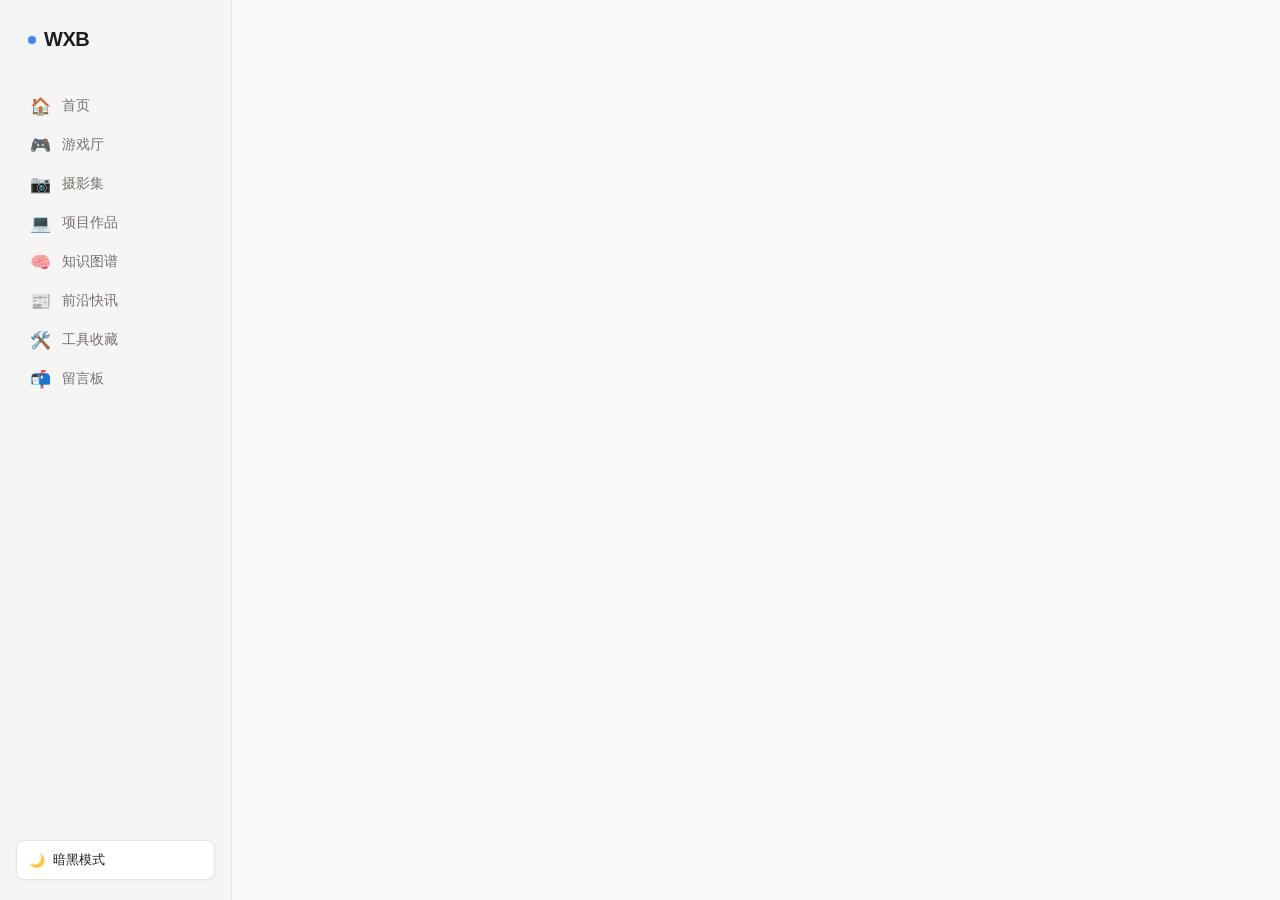
==== commit 12a8f9cf: "feat: elevated visual facade - warm palette, hero redesign, refined sidebar, polished cards, micro-i" ====
--- a/index.html
+++ b/index.html
@@ -3,35 +3,48 @@
 <head>
 <meta charset="UTF-8">
 <meta name="viewport" content="width=device-width, initial-scale=1.0">
+<script src="https://d3js.org/d3.v7.min.js"></script>
 <title>WXB · Personal Hub</title>
 <style>
 /* === CSS Custom Properties (Light Theme) === */
 :root {
-  --bg: #fafaf9;
+  --bg: #fafaf8;
   --surface: #ffffff;
-  --text: #1a1a1a;
-  --text-secondary: #6b7280;
-  --border: #e5e7eb;
-  --accent: #2563eb;
-  --accent-light: #dbeafe;
-  --sidebar-bg: #f3f4f6;
-  --sidebar-width: 220px;
-  --shadow: 0 1px 3px rgba(0,0,0,0.06);
-  --radius: 8px;
+  --text: #1e1e1e;
+  --text-secondary: #78716c;
+  --border: #e7e5e4;
+  --accent: #3b82f6;
+  --accent-warm: #f59e0b;
+  --accent-light: #eff6ff;
+  --accent-warm-light: #fffbeb;
+  --sidebar-bg: #f5f5f4;
+  --sidebar-width: 232px;
+  --shadow-sm: 0 1px 2px rgba(0,0,0,0.04);
+  --shadow: 0 1px 3px rgba(0,0,0,0.06), 0 1px 2px rgba(0,0,0,0.04);
+  --shadow-md: 0 4px 16px rgba(0,0,0,0.06), 0 2px 4px rgba(0,0,0,0.04);
+  --shadow-lg: 0 12px 32px rgba(0,0,0,0.08), 0 4px 8px rgba(0,0,0,0.04);
+  --radius-sm: 6px;
+  --radius: 10px;
+  --radius-lg: 14px;
   --transition: 0.2s ease;
 }
 
 /* === Dark Theme === */
 .dark {
-  --bg: #0f172a;
-  --surface: #1e293b;
-  --text: #e2e8f0;
-  --text-secondary: #94a3b8;
-  --border: #334155;
+  --bg: #0c0a09;
+  --surface: #1c1917;
+  --text: #e7e5e4;
+  --text-secondary: #a8a29e;
+  --border: #292524;
   --accent: #60a5fa;
-  --accent-light: #1e3a5f;
-  --sidebar-bg: #1e293b;
-  --shadow: 0 1px 3px rgba(0,0,0,0.2);
+  --accent-warm: #fbbf24;
+  --accent-light: #1e293b;
+  --accent-warm-light: #292524;
+  --sidebar-bg: #1c1917;
+  --shadow-sm: 0 1px 2px rgba(0,0,0,0.2);
+  --shadow: 0 1px 3px rgba(0,0,0,0.3);
+  --shadow-md: 0 4px 16px rgba(0,0,0,0.3);
+  --shadow-lg: 0 12px 32px rgba(0,0,0,0.4);
 }
 
 /* === Reset & Base === */
@@ -43,7 +56,16 @@
   display: flex;
   min-height: 100vh;
   transition: background var(--transition), color var(--transition);
-}
+  -webkit-font-smoothing: antialiased;
+  -moz-osx-font-smoothing: grayscale;
+}
+body::before {
+  content: ''; position: fixed; inset: 0;
+  background: radial-gradient(ellipse 80% 50% at 50% -20%, var(--accent-light), transparent);
+  pointer-events: none; z-index: -1;
+  opacity: 0.5;
+}
+.dark body::before { opacity: 0.15; }
 
 /* === Sidebar === */
 .sidebar {
@@ -54,103 +76,178 @@
   border-right: 1px solid var(--border);
   display: flex;
   flex-direction: column;
-  padding: 24px 16px;
+  padding: 28px 16px 20px;
   z-index: 50;
   transition: transform 0.3s ease, background var(--transition);
 }
 .sidebar-logo {
-  font-size: 22px;
+  font-size: 20px;
   font-weight: 800;
   color: var(--text);
-  margin-bottom: 32px;
+  margin-bottom: 36px;
   letter-spacing: -0.5px;
-}
-.sidebar-nav { display: flex; flex-direction: column; gap: 2px; flex: 1; }
+  padding: 0 12px;
+  display: flex; align-items: center; gap: 8px;
+}
+.sidebar-logo::before {
+  content: ''; width: 8px; height: 8px;
+  border-radius: 50%;
+  background: var(--accent);
+  box-shadow: 0 0 0 4px var(--accent-light);
+  flex-shrink: 0;
+}
+.sidebar-nav { display: flex; flex-direction: column; gap: 1px; flex: 1; }
 .sidebar-nav a {
   text-decoration: none;
   color: var(--text-secondary);
   padding: 10px 12px;
-  border-radius: 6px;
+  border-radius: 8px;
   font-size: 14px;
+  font-weight: 500;
   transition: all var(--transition);
   display: flex; align-items: center; gap: 10px;
-}
-.sidebar-nav a:hover { background: var(--accent-light); color: var(--accent); }
-.sidebar-nav a.active { background: var(--accent); color: #fff; }
-.sidebar-nav a .nav-icon { font-size: 16px; width: 22px; text-align: center; }
+  position: relative;
+}
+.sidebar-nav a:hover { background: var(--surface); color: var(--text); }
+.sidebar-nav a.active {
+  background: var(--surface);
+  color: var(--accent);
+  font-weight: 600;
+  box-shadow: var(--shadow-sm);
+}
+.sidebar-nav a.active::before {
+  content: ''; position: absolute; left: 0; top: 8px; bottom: 8px;
+  width: 3px; border-radius: 0 2px 2px 0;
+  background: var(--accent);
+}
+.sidebar-nav a .nav-icon { font-size: 17px; width: 24px; text-align: center; line-height: 1; }
 
 /* Theme toggle */
 .theme-toggle {
   margin-top: auto;
-  padding: 8px 12px;
+  padding: 10px 12px;
   border: 1px solid var(--border);
-  border-radius: 6px;
+  border-radius: 8px;
   background: var(--surface);
   color: var(--text);
   cursor: pointer;
   font-size: 13px;
+  font-weight: 500;
   display: flex; align-items: center; gap: 8px;
   transition: all var(--transition);
-}
-.theme-toggle:hover { border-color: var(--accent); }
+  box-shadow: var(--shadow-sm);
+}
+.theme-toggle:hover { border-color: var(--accent); box-shadow: var(--shadow); }
 
 /* === Main Content === */
 .main {
   margin-left: var(--sidebar-width);
   flex: 1;
-  padding: 40px 48px;
+  padding: 48px 56px;
   min-height: 100vh;
+  max-width: 1100px;
   transition: margin-left 0.3s ease;
 }
 .content-section { display: none; }
-.content-section.active { display: block; }
+.content-section.active { display: block; animation: fadeInUp 0.4s ease; }
 
 /* === Section Header === */
-.section-header { margin-bottom: 32px; }
-.section-header h2 { font-size: 28px; font-weight: 700; }
-.section-header p { color: var(--text-secondary); margin-top: 6px; font-size: 15px; }
-
-/* === Cards === */
+.section-header { margin-bottom: 36px; }
+.section-header h2 { font-size: 26px; font-weight: 800; letter-spacing: -0.3px; }
+.section-header p { color: var(--text-secondary); margin-top: 6px; font-size: 14px; font-weight: 500; }
+
+/* === Hero (Home) === */
+.hero {
+  display: flex; gap: 48px; align-items: flex-start; flex-wrap: wrap;
+  padding: 16px 0 40px;
+}
+.hero-avatar { flex-shrink: 0; }
+.hero-avatar-inner {
+  width: 112px; height: 112px; border-radius: 50%;
+  background: linear-gradient(135deg, #3b82f6 0%, #8b5cf6 50%, #f59e0b 100%);
+  display: flex; align-items: center; justify-content: center;
+  font-size: 40px; color: #fff; font-weight: 800; letter-spacing: -0.5px;
+  box-shadow: 0 0 0 4px var(--accent-light), 0 8px 32px rgba(59,130,246,0.15);
+  transition: box-shadow 0.3s ease;
+}
+.hero-avatar-inner:hover {
+  box-shadow: 0 0 0 4px var(--accent-light), 0 12px 40px rgba(59,130,246,0.25);
+}
+.hero-body { flex: 1; min-width: 280px; padding-top: 4px; }
+.hero-title { font-size: 36px; font-weight: 800; margin-bottom: 6px; letter-spacing: -0.5px; line-height: 1.2; }
+.hero-name { background: linear-gradient(135deg, #3b82f6, #8b5cf6); -webkit-background-clip: text; -webkit-text-fill-color: transparent; background-clip: text; }
+.hero-subtitle { color: var(--text-secondary); font-size: 15px; margin-bottom: 16px; font-weight: 500; }
+.hero-bio { color: var(--text-secondary); line-height: 1.75; margin-bottom: 24px; font-size: 15px; max-width: 520px; }
+.hero-stats { display: flex; gap: 32px; margin-bottom: 24px; }
+.hero-stat { display: flex; flex-direction: column; gap: 2px; }
+.hero-stat-num { font-size: 28px; font-weight: 800; color: var(--accent); letter-spacing: -0.5px; }
+.hero-stat-label { font-size: 12px; color: var(--text-secondary); font-weight: 500; text-transform: uppercase; letter-spacing: 0.5px; }
+.hero-links { display: flex; gap: 12px; }
+
+/* === Buttons === */
+.btn {
+  padding: 10px 20px; border-radius: 8px; text-decoration: none;
+  font-size: 14px; font-weight: 600; display: inline-flex; align-items: center; gap: 8px;
+  transition: all var(--transition); cursor: pointer;
+  letter-spacing: 0.2px;
+}
+.btn-outline {
+  background: var(--surface); border: 1px solid var(--border);
+  color: var(--text); box-shadow: var(--shadow-sm);
+}
+.btn-outline:hover { border-color: var(--accent); box-shadow: var(--shadow); color: var(--accent); }
+.btn-primary {
+  background: var(--accent); border: none; color: #fff;
+  box-shadow: 0 2px 8px rgba(59,130,246,0.25);
+}
+.btn-primary:hover { box-shadow: 0 4px 16px rgba(59,130,246,0.35); transform: translateY(-1px); }
+
+/* === Cards (generic) === */
 .card {
   background: var(--surface);
   border: 1px solid var(--border);
   border-radius: var(--radius);
   padding: 20px;
-  box-shadow: var(--shadow);
+  box-shadow: var(--shadow-sm);
   transition: all var(--transition);
 }
-.card:hover { box-shadow: 0 4px 12px rgba(0,0,0,0.08); }
+.card:hover { box-shadow: var(--shadow-md); }
 
 /* === Hamburger === */
 .hamburger {
   display: none;
   position: fixed;
-  top: 16px; left: 16px;
+  top: 14px; left: 14px;
   z-index: 60;
-  width: 40px; height: 40px;
+  width: 42px; height: 42px;
   background: var(--surface);
   border: 1px solid var(--border);
-  border-radius: 6px;
+  border-radius: 10px;
   cursor: pointer;
   flex-direction: column;
   align-items: center;
   justify-content: center;
   gap: 5px;
-  padding: 10px 8px;
-}
+  padding: 10px 9px;
+  box-shadow: var(--shadow);
+  transition: all var(--transition);
+}
+.hamburger:hover { border-color: var(--accent); }
 .hamburger span {
   display: block;
   width: 100%; height: 2px;
   background: var(--text);
-  border-radius: 1px;
-  transition: all 0.3s ease;
+  border-radius: 2px;
+  transition: all 0.25s ease;
 }
 
 /* === Mobile Overlay === */
 .sidebar-overlay {
   visibility: hidden;
   position: fixed; inset: 0;
-  background: rgba(0,0,0,0.4);
+  background: rgba(0,0,0,0.35);
+  backdrop-filter: blur(2px);
+  -webkit-backdrop-filter: blur(2px);
   z-index: 45;
   opacity: 0;
   transition: opacity 0.3s ease, visibility 0.3s ease;
@@ -161,9 +258,26 @@
 @media (max-width: 768px) {
   .sidebar { transform: translateX(-100%); }
   .sidebar.open { transform: translateX(0); }
-  .main { margin-left: 0; padding: 24px 16px; }
+  .main { margin-left: 0; padding: 24px 18px; }
   .hamburger { display: flex; }
-}
+  .hero { gap: 24px; }
+  .hero-avatar-inner { width: 80px; height: 80px; font-size: 28px; }
+  .hero-title { font-size: 26px; }
+  .hero-stats { gap: 24px; }
+}
+
+/* === Animations === */
+@keyframes fadeInUp {
+  from { opacity: 0; transform: translateY(20px); }
+  to { opacity: 1; transform: translateY(0); }
+}
+.reveal { opacity: 0; transform: translateY(20px); }
+.reveal.visible { animation: fadeInUp 0.5s ease forwards; }
+.reveal-delay-1 { animation-delay: 0.05s; }
+.reveal-delay-2 { animation-delay: 0.1s; }
+.reveal-delay-3 { animation-delay: 0.15s; }
+.reveal-delay-4 { animation-delay: 0.2s; }
+.reveal-delay-5 { animation-delay: 0.25s; }
 
 /* === Utilities === */
 .grid-2 { display: grid; grid-template-columns: repeat(2, 1fr); gap: 16px; }
@@ -176,7 +290,7 @@
 .photo-grid {
   display: grid;
   grid-template-columns: repeat(3, 1fr);
-  gap: 12px;
+  gap: 14px;
 }
 .photo-card {
   position: relative;
@@ -185,25 +299,26 @@
   cursor: pointer;
   aspect-ratio: 4/3;
   background: var(--border);
-  transition: transform 0.2s ease, box-shadow 0.2s ease;
-}
-.photo-card:hover { transform: translateY(-2px); box-shadow: 0 8px 24px rgba(0,0,0,0.15); }
+  box-shadow: var(--shadow-sm);
+  transition: transform 0.25s ease, box-shadow 0.25s ease;
+}
+.photo-card:hover { transform: translateY(-4px); box-shadow: var(--shadow-lg); }
 .photo-card img {
   width: 100%; height: 100%;
   object-fit: cover;
   display: block;
-  transition: transform 0.3s ease;
-}
-.photo-card:hover img { transform: scale(1.05); }
+  transition: transform 0.4s ease;
+}
+.photo-card:hover img { transform: scale(1.08); }
 .photo-card .photo-overlay {
   position: absolute; inset: 0;
-  background: linear-gradient(to top, rgba(0,0,0,0.5) 0%, transparent 50%);
-  opacity: 0; transition: opacity 0.2s ease;
-  display: flex; align-items: flex-end; padding: 12px;
+  background: linear-gradient(to top, rgba(0,0,0,0.55) 0%, transparent 40%);
+  opacity: 0; transition: opacity 0.25s ease;
+  display: flex; align-items: flex-end; padding: 14px;
 }
 .photo-card:hover .photo-overlay { opacity: 1; }
 .photo-overlay span {
-  color: #fff; font-size: 13px; font-weight: 500;
+  color: #fff; font-size: 13px; font-weight: 600; letter-spacing: 0.2px;
 }
 @media (max-width: 768px) { .photo-grid { grid-template-columns: repeat(2, 1fr); } }
 @media (max-width: 480px) { .photo-grid { grid-template-columns: 1fr; } }
@@ -219,53 +334,136 @@
   border: 1px solid var(--border);
   border-radius: var(--radius);
   padding: 24px;
-  box-shadow: var(--shadow);
+  box-shadow: var(--shadow-sm);
   transition: all 0.2s ease;
   display: flex; flex-direction: column; gap: 12px;
 }
-.project-card:hover { box-shadow: 0 4px 16px rgba(0,0,0,0.1); transform: translateY(-1px); }
-.project-card h3 { font-size: 18px; font-weight: 700; }
+.project-card:hover { box-shadow: var(--shadow-md); transform: translateY(-2px); }
+.project-card h3 { font-size: 17px; font-weight: 700; letter-spacing: -0.2px; }
 .project-card p { color: var(--text-secondary); font-size: 14px; line-height: 1.6; flex: 1; }
 .project-tags { display: flex; flex-wrap: wrap; gap: 6px; }
 .project-tags span {
-  font-size: 11px; padding: 3px 8px; border-radius: 4px;
-  background: var(--accent-light); color: var(--accent);
-}
-.project-links { display: flex; gap: 12px; }
+  font-size: 11px; padding: 4px 10px; border-radius: 20px;
+  background: var(--accent-light); color: var(--accent); font-weight: 500;
+}
+.project-links { display: flex; gap: 16px; }
 .project-links a {
   font-size: 13px; text-decoration: none; color: var(--accent);
-  display: flex; align-items: center; gap: 4px;
-}
-.project-links a:hover { text-decoration: underline; }
+  display: flex; align-items: center; gap: 5px; font-weight: 500;
+  transition: opacity 0.15s;
+}
+.project-links a:hover { opacity: 0.7; }
 @media (max-width: 640px) { .project-grid { grid-template-columns: 1fr; } }
 
 /* === Tools === */
 .tools-category { margin-bottom: 28px; }
-.tools-category h3 { font-size: 16px; font-weight: 600; margin-bottom: 12px; color: var(--text); }
+.tools-category h3 { font-size: 15px; font-weight: 700; margin-bottom: 12px; color: var(--text); letter-spacing: -0.2px; }
 .tools-grid { display: grid; grid-template-columns: repeat(3, 1fr); gap: 8px; }
 .tool-item {
   display: flex; align-items: center; gap: 10px;
-  padding: 10px 14px;
+  padding: 12px 14px;
   background: var(--surface);
   border: 1px solid var(--border);
-  border-radius: 6px;
+  border-radius: var(--radius-sm);
   text-decoration: none;
   color: var(--text);
   font-size: 14px;
+  box-shadow: var(--shadow-sm);
   transition: all 0.15s ease;
 }
-.tool-item:hover { border-color: var(--accent); background: var(--accent-light); }
+.tool-item:hover { border-color: var(--accent); background: var(--accent-light); box-shadow: var(--shadow); transform: translateY(-1px); }
 .tool-item .tool-icon { font-size: 18px; width: 24px; text-align: center; flex-shrink: 0; }
 .tool-item .tool-name { font-weight: 500; }
 .tool-item .tool-desc { font-size: 12px; color: var(--text-secondary); margin-left: auto; }
 @media (max-width: 768px) { .tools-grid { grid-template-columns: repeat(2, 1fr); } }
 @media (max-width: 480px) { .tools-grid { grid-template-columns: 1fr; } }
 
+/* === Knowledge Graph === */
+.knowledge-tabs { display: flex; gap: 8px; margin-bottom: 16px; }
+.knowledge-tabs button {
+  padding: 9px 18px; border-radius: 8px; border: 1px solid var(--border);
+  cursor: pointer; font-size: 14px; font-weight: 500; background: var(--surface); color: var(--text);
+  transition: all 0.15s ease; box-shadow: var(--shadow-sm);
+}
+.knowledge-tabs button:hover { border-color: var(--accent); }
+.knowledge-tabs button.active { background: var(--accent); color: #fff; border-color: var(--accent); box-shadow: 0 2px 8px rgba(59,130,246,0.25); }
+.knowledge-graph-wrap {
+  background: var(--surface);
+  border: 1px solid var(--border);
+  border-radius: var(--radius);
+  overflow: hidden;
+  position: relative;
+  box-shadow: var(--shadow-sm);
+}
+.knowledge-graph-wrap svg { display: block; }
+.knowledge-legend { display: flex; gap: 16px; flex-wrap: wrap; margin-top: 14px; font-size: 13px; color: var(--text-secondary); }
+.knowledge-legend span { display: flex; align-items: center; gap: 6px; }
+.knowledge-legend .dot { width: 10px; height: 10px; border-radius: 50%; flex-shrink: 0; }
+.kg-tooltip { pointer-events: none; }
+
+/* === News === */
+.news-grid { display: grid; grid-template-columns: repeat(2, 1fr); gap: 14px; }
+.news-card {
+  background: var(--surface);
+  border: 1px solid var(--border);
+  border-radius: var(--radius);
+  padding: 18px;
+  box-shadow: var(--shadow-sm);
+  transition: all 0.15s ease;
+  display: flex; flex-direction: column; gap: 10px;
+}
+.news-card:hover { box-shadow: var(--shadow-md); transform: translateY(-1px); }
+.news-card .news-header { display: flex; align-items: center; gap: 8px; }
+.news-card .news-avatar { width: 22px; height: 22px; border-radius: 50%; }
+.news-card .news-repo { font-weight: 600; font-size: 14px; color: var(--accent); text-decoration: none; }
+.news-card .news-repo:hover { text-decoration: underline; }
+.news-card .news-desc { font-size: 13px; color: var(--text-secondary); line-height: 1.5; flex:1; display:-webkit-box;-webkit-line-clamp:2;-webkit-box-orient:vertical;overflow:hidden; }
+.news-card .news-meta { display: flex; gap: 14px; font-size: 12px; color: var(--text-secondary); align-items: center; }
+.news-meta .news-lang { display: flex; align-items: center; gap: 4px; }
+.news-meta .news-lang-dot { width: 10px; height: 10px; border-radius: 50%; }
+.news-card .news-loading { text-align: center; color: var(--text-secondary); padding: 40px; }
+.news-error { text-align: center; color: #ef4444; padding: 20px; font-size: 14px; }
+.ai-news-section { margin-top: 36px; }
+.ai-news-section h3 { font-size: 15px; font-weight: 700; margin-bottom: 12px; letter-spacing: -0.2px; }
+.ai-news-list { display: flex; flex-direction: column; gap: 6px; }
+.ai-news-item {
+  padding: 14px 18px;
+  background: var(--surface);
+  border: 1px solid var(--border);
+  border-radius: var(--radius-sm);
+  display: flex; align-items: center; gap: 12px;
+  text-decoration: none; color: inherit;
+  transition: all 0.15s ease;
+  box-shadow: var(--shadow-sm);
+}
+.ai-news-item:hover { border-color: var(--accent); box-shadow: var(--shadow); }
+.ai-news-item .ai-news-date { font-size: 12px; color: var(--text-secondary); flex-shrink: 0; width: 84px; font-weight: 500; }
+.ai-news-item .ai-news-title { font-size: 14px; font-weight: 500; }
+@media (max-width: 640px) { .news-grid { grid-template-columns: 1fr; } }
+
+/* === Game Controls === */
+.game-tabs { display: flex; gap: 8px; margin-bottom: 18px; }
+.game-tab {
+  padding: 9px 18px; border-radius: 8px; border: 1px solid var(--border);
+  cursor: pointer; font-size: 14px; font-weight: 500;
+  background: var(--surface); color: var(--text);
+  transition: all 0.15s ease;
+  box-shadow: var(--shadow-sm);
+  font-family: inherit;
+}
+.game-tab:hover { border-color: var(--accent); }
+.game-tab.active { background: var(--accent); color: #fff; border-color: var(--accent); box-shadow: 0 2px 8px rgba(59,130,246,0.25); }
+.game-tab:disabled { opacity: 0.4; cursor: not-allowed; box-shadow: none; }
+.game-tab:disabled:hover { border-color: var(--border); }
+.game-canvas-wrap { display: flex; justify-content: center; background: var(--surface); border: 1px solid var(--border); border-radius: var(--radius); padding: 8px; box-shadow: var(--shadow-sm); }
+
 /* === Lightbox === */
 .lightbox {
   visibility: hidden;
   position: fixed; inset: 0;
-  background: rgba(0,0,0,0.92);
+  background: rgba(0,0,0,0.94);
+  backdrop-filter: blur(8px);
+  -webkit-backdrop-filter: blur(8px);
   z-index: 100;
   align-items: center; justify-content: center;
   cursor: pointer;
@@ -274,19 +472,27 @@
   transition: opacity 0.3s ease, visibility 0.3s ease;
 }
 .lightbox.open { visibility: visible; opacity: 1; }
-.lightbox img { max-width: 90vw; max-height: 85vh; border-radius: 4px; cursor: default; }
+.lightbox img { max-width: 90vw; max-height: 85vh; border-radius: 6px; cursor: default; box-shadow: 0 24px 64px rgba(0,0,0,0.4); }
 .lightbox-close {
-  position: absolute; top: 20px; right: 24px;
-  font-size: 32px; color: #fff; cursor: pointer;
-  background: none; border: none;
-}
+  position: absolute; top: 20px; right: 28px;
+  font-size: 28px; color: #fff; cursor: pointer;
+  background: rgba(255,255,255,0.08); border: none;
+  width: 40px; height: 40px; border-radius: 50%;
+  display: flex; align-items: center; justify-content: center;
+  transition: background 0.15s;
+}
+.lightbox-close:hover { background: rgba(255,255,255,0.18); }
 .lightbox-nav {
   position: absolute; top: 50%; transform: translateY(-50%);
-  font-size: 36px; color: #fff; cursor: pointer;
-  background: none; border: none; padding: 16px;
-}
-.lightbox-prev { left: 8px; }
-.lightbox-next { right: 8px; }
+  font-size: 40px; color: #fff; cursor: pointer;
+  background: rgba(255,255,255,0.08); border: none;
+  width: 48px; height: 48px; border-radius: 50%;
+  display: flex; align-items: center; justify-content: center;
+  transition: background 0.15s;
+}
+.lightbox-nav:hover { background: rgba(255,255,255,0.18); }
+.lightbox-prev { left: 16px; }
+.lightbox-next { right: 16px; }
 </style>
 </head>
 <body x-data="app">
@@ -337,29 +543,40 @@
 <main class="main">
   <!-- Home -->
   <section class="content-section" :class="{ active: currentSection === 'home' }" id="sec-home">
-    <div style="display: flex; gap: 40px; align-items: flex-start; flex-wrap: wrap;">
-      <div style="flex-shrink: 0;">
-        <div style="width: 120px; height: 120px; border-radius: 50%; background: linear-gradient(135deg, #2563eb, #7c3aed); display: flex; align-items: center; justify-content: center; font-size: 48px; color: #fff; font-weight: 700;">
-          WXB
-        </div>
+    <div class="hero">
+      <div class="hero-avatar">
+        <div class="hero-avatar-inner">WXB</div>
       </div>
-      <div style="flex: 1; min-width: 280px;">
-        <h2 style="font-size: 32px; font-weight: 800; margin-bottom: 4px;">Hi, I'm WXB</h2>
-        <p style="color: var(--text-secondary); font-size: 16px; margin-bottom: 16px;">
-          计算机专业大二学生 / 徒步爱好者 / 摄影新手
-        </p>
-        <p style="color: var(--text-secondary); line-height: 1.7; margin-bottom: 16px;">
+      <div class="hero-body">
+        <h1 class="hero-title">Hi, I'm <span class="hero-name">WXB</span></h1>
+        <p class="hero-subtitle">计算机专业大二学生 / 徒步爱好者 / 摄影新手</p>
+        <p class="hero-bio">
           目前在备战考研408，喜欢探索有趣的编程项目，
           周末常去北京周边徒步，拍下路上的风景。
           希望通过这个网站记录学习、分享生活。
         </p>
-        <div style="display: flex; gap: 12px;">
-          <a href="https://github.com/" target="_blank" style="padding: 8px 16px; background: var(--surface); border: 1px solid var(--border); border-radius: 6px; text-decoration: none; color: var(--text); font-size: 14px; display: flex; align-items: center; gap: 6px; transition: all 0.2s;">
+        <div class="hero-stats">
+          <div class="hero-stat">
+            <span class="hero-stat-num">12</span>
+            <span class="hero-stat-label">Commits</span>
+          </div>
+          <div class="hero-stat">
+            <span class="hero-stat-num">8</span>
+            <span class="hero-stat-label">Modules</span>
+          </div>
+          <div class="hero-stat">
+            <span class="hero-stat-num">6</span>
+            <span class="hero-stat-label">Projects</span>
+          </div>
+        </div>
+        <div class="hero-links">
+          <a href="https://github.com/" target="_blank" class="btn btn-outline">
             <svg width="18" height="18" viewBox="0 0 24 24" fill="currentColor"><path d="M12 0c-6.626 0-12 5.373-12 12 0 5.302 3.438 9.8 8.207 11.387.599.111.793-.261.793-.577v-2.234c-3.338.726-4.033-1.416-4.033-1.416-.546-1.387-1.333-1.756-1.333-1.756-1.089-.745.083-.729.083-.729 1.205.084 1.839 1.237 1.839 1.237 1.07 1.834 2.807 1.304 3.492.997.107-.775.418-1.305.762-1.604-2.665-.305-5.467-1.334-5.467-5.931 0-1.311.469-2.381 1.236-3.221-.124-.303-.535-1.524.117-3.176 0 0 1.008-.322 3.301 1.23.957-.266 1.983-.399 3.003-.404 1.02.005 2.047.138 3.006.404 2.291-1.552 3.297-1.23 3.297-1.23.653 1.653.242 2.874.118 3.176.77.84 1.235 1.911 1.235 3.221 0 4.609-2.807 5.624-5.479 5.921.43.372.823 1.102.823 2.222v3.293c0 .319.192.694.801.576 4.765-1.589 8.199-6.086 8.199-11.386 0-6.627-5.373-12-12-12z"/></svg>
             GitHub
           </a>
-          <a href="mailto:wxb@wxb.me" style="padding: 8px 16px; background: var(--accent); border: none; border-radius: 6px; text-decoration: none; color: #fff; font-size: 14px; display: flex; align-items: center; gap: 6px; transition: all 0.2s;">
-            ✉️ Email
+          <a href="mailto:wxb@wxb.me" class="btn btn-primary">
+            <svg width="18" height="18" viewBox="0 0 24 24" fill="none" stroke="currentColor" stroke-width="2"><rect x="2" y="4" width="20" height="16" rx="2"/><path d="M22 4l-10 8L2 4"/></svg>
+            Email Me
           </a>
         </div>
       </div>
@@ -369,56 +586,70 @@
   <!-- Games -->
   <section class="content-section" :class="{ active: currentSection === 'games' }" id="sec-games"
     x-data="{ currentGame: 'snake' }" x-init="$watch('currentSection', v => { if (v==='games') setTimeout(() => initSnakeGame('snakeCanvas'), 100) })">
-    <div class="section-header"><h2>🎮 游戏厅</h2><p>休闲一下</p></div>
-    <div style="display: flex; gap: 8px; margin-bottom: 16px;">
-      <button @click="currentGame='snake'; setTimeout(() => initSnakeGame('snakeCanvas'), 50)"
-        :style="{ padding:'8px 16px', borderRadius:'6px', border:'1px solid var(--border)', cursor:'pointer',
-          background: currentGame==='snake' ? 'var(--accent)' : 'var(--surface)',
-          color: currentGame==='snake' ? '#fff' : 'var(--text)' }">
-        🐍 贪吃蛇
-      </button>
-      <button style="padding:8px 16px; border-radius:6px; border:1px solid var(--border); cursor:pointer;
-        background:var(--surface); color:var(--text-secondary); opacity:0.5;" disabled>
-        更多游戏开发中...
-      </button>
+    <div class="section-header reveal"><h2>🎮 游戏厅</h2><p>休闲一下</p></div>
+    <div class="game-tabs">
+      <button class="game-tab" :class="{ active: currentGame==='snake' }"
+        @click="currentGame='snake'; setTimeout(() => initSnakeGame('snakeCanvas'), 50)">🐍 贪吃蛇</button>
+      <button class="game-tab" disabled>更多游戏开发中...</button>
     </div>
-    <div id="snakeGameWrapper" style="display: flex; justify-content: center;">
+    <div class="game-canvas-wrap" id="snakeGameWrapper">
       <canvas id="snakeCanvas"></canvas>
     </div>
-    <div id="snakeEffectsBar" style="display:flex;gap:8px;justify-content:center;min-height:24px;flex-wrap:wrap;margin-top:8px;"></div>
+    <div id="snakeEffectsBar" style="display:flex;gap:8px;justify-content:center;min-height:24px;flex-wrap:wrap;margin-top:10px;"></div>
   </section>
 
   <!-- Photos -->
   <section class="content-section" :class="{ active: currentSection === 'photos' }" id="sec-photos">
-    <div class="section-header"><h2>📷 摄影集</h2><p>徒步路上的风景</p></div>
+    <div class="section-header reveal"><h2>📷 摄影集</h2><p>徒步路上的风景</p></div>
     <div class="photo-grid" id="photoGrid"></div>
   </section>
 
   <!-- Projects -->
   <section class="content-section" :class="{ active: currentSection === 'projects' }" id="sec-projects">
-    <div class="section-header"><h2>💻 项目作品</h2><p>个人项目与收藏</p></div>
+    <div class="section-header reveal"><h2>💻 项目作品</h2><p>个人项目与收藏</p></div>
     <div class="project-grid" id="projectGrid"></div>
   </section>
 
   <!-- Knowledge -->
-  <section class="content-section" :class="{ active: currentSection === 'knowledge' }" id="sec-knowledge">
-    <div class="section-header"><h2>🧠 知识图谱</h2><p>408考研 + 四六级英语</p></div>
+  <section class="content-section" :class="{ active: currentSection === 'knowledge' }" id="sec-knowledge"
+    x-data="{ kgTab: '408' }" x-init="$watch('currentSection', v => { if(v==='knowledge') setTimeout(() => initKnowledgeGraph(kgTab), 100) })">
+    <div class="section-header reveal"><h2>🧠 知识图谱</h2><p>408考研 + 四六级英语</p></div>
+    <div class="knowledge-tabs">
+      <button @click="kgTab='408'; initKnowledgeGraph('408')" :class="kgTab==='408'?'active':''">📘 408 考研</button>
+      <button @click="kgTab='cet'; initKnowledgeGraph('cet')" :class="kgTab==='cet'?'active':''">🔤 四六级</button>
+    </div>
+    <div class="knowledge-graph-wrap" id="knowledgeGraph"></div>
+    <div class="knowledge-legend" id="knowledgeLegend"></div>
   </section>
 
   <!-- News -->
-  <section class="content-section" :class="{ active: currentSection === 'news' }" id="sec-news">
-    <div class="section-header"><h2>📰 前沿快讯</h2><p>AI科技 · GitHub Trending</p></div>
+  <section class="content-section" :class="{ active: currentSection === 'news' }" id="sec-news"
+    x-init="$watch('currentSection', v => { if(v==='news' && !window._newsLoaded) { window._newsLoaded = true; loadGitHubTrending(); } })">
+    <div class="section-header reveal"><h2>📰 前沿快讯</h2><p>AI科技 · GitHub Trending</p></div>
+    <div class="news-grid" id="newsGrid">
+      <div class="news-card"><div class="news-loading">加载中...</div></div>
+    </div>
+    <div class="ai-news-section">
+      <h3>🤖 AI 前沿速递</h3>
+      <div class="ai-news-list" id="aiNewsList"></div>
+    </div>
   </section>
 
   <!-- Tools -->
   <section class="content-section" :class="{ active: currentSection === 'tools' }" id="sec-tools">
-    <div class="section-header"><h2>🛠️ 工具收藏</h2><p>常用工具与资源导航</p></div>
+    <div class="section-header reveal"><h2>🛠️ 工具收藏</h2><p>常用工具与资源导航</p></div>
     <div id="toolsContent"></div>
   </section>
 
   <!-- Guestbook -->
   <section class="content-section" :class="{ active: currentSection === 'guestbook' }" id="sec-guestbook">
-    <div class="section-header"><h2>📬 留言板</h2><p>留下你的足迹</p></div>
+    <div class="section-header reveal"><h2>📬 留言板</h2><p>留下你的足迹</p></div>
+    <div id="giscusContainer" style="margin-top: 8px;">
+      <div style="text-align:center;padding:40px;color:var(--text-secondary);">
+        <p style="margin-bottom:12px;">💬 留言板加载中...</p>
+        <p style="font-size:13px;">如果长时间未显示，请确保仓库已配置 <a href="https://giscus.app" target="_blank" style="color:var(--accent);">Giscus</a></p>
+      </div>
+    </div>
   </section>
 </main>
 
@@ -468,6 +699,38 @@
   }));
 });
 
+// === Scroll Reveal ===
+(function() {
+  var observer = new IntersectionObserver(function(entries) {
+    entries.forEach(function(entry) {
+      if (entry.isIntersecting) {
+        entry.target.classList.add('visible');
+        observer.unobserve(entry.target);
+      }
+    });
+  }, { threshold: 0.1 });
+
+  // Observe all reveal elements (initial + dynamically added)
+  var observeReveals = function() {
+    document.querySelectorAll('.reveal:not(.reveal-observed)').forEach(function(el) {
+      el.classList.add('reveal-observed');
+      observer.observe(el);
+    });
+  };
+
+  // Observe immediately
+  observeReveals();
+
+  // Re-scan when content sections become active (Alpine-driven)
+  var mainEl = document.querySelector('.main');
+  if (mainEl) {
+    var mutationObs = new MutationObserver(function() {
+      setTimeout(observeReveals, 50);
+    });
+    mutationObs.observe(mainEl, { childList: true, subtree: true, attributes: true, attributeFilter: ['class'] });
+  }
+})();
+
 // === Sidebar mobile toggle ===
 (function() {
   const hamburger = document.getElementById('hamburger');
@@ -512,7 +775,7 @@
     var grid = document.getElementById('photoGrid');
     if (!grid) return;
     grid.innerHTML = window.photoData.map(function(p, i) {
-      return '<div class="photo-card" onclick="openLightbox(' + i + ')">' +
+      return '<div class="photo-card reveal reveal-delay-' + (i % 5 + 1) + '" onclick="openLightbox(' + i + ')">' +
         '<img src="' + p.src + '" alt="' + p.alt + '" loading="lazy">' +
         '<div class="photo-overlay"><span>' + p.title + '</span></div>' +
       '</div>';
@@ -571,7 +834,8 @@
       if (p.github) links += '<a href="' + p.github + '" target="_blank"><svg width="16" height="16" viewBox="0 0 24 24" fill="currentColor"><path d="M12 0c-6.626 0-12 5.373-12 12 0 5.302 3.438 9.8 8.207 11.387.599.111.793-.261.793-.577v-2.234c-3.338.726-4.033-1.416-4.033-1.416-.546-1.387-1.333-1.756-1.333-1.756-1.089-.745.083-.729.083-.729 1.205.084 1.839 1.237 1.839 1.237 1.07 1.834 2.807 1.304 3.492.997.107-.775.418-1.305.762-1.604-2.665-.305-5.467-1.334-5.467-5.931 0-1.311.469-2.381 1.236-3.221-.124-.303-.535-1.524.117-3.176 0 0 1.008-.322 3.301 1.23.957-.266 1.983-.399 3.003-.404 1.02.005 2.047.138 3.006.404 2.291-1.552 3.297-1.23 3.297-1.23.653 1.653.242 2.874.118 3.176.77.84 1.235 1.911 1.235 3.221 0 4.609-2.807 5.624-5.479 5.921.43.372.823 1.102.823 2.222v3.293c0 .319.192.694.801.576 4.765-1.589 8.199-6.086 8.199-11.386 0-6.627-5.373-12-12-12z"/></svg>Code</a>';
       if (p.demo) links += '<a href="' + p.demo + '" target="_blank">🔗 Demo</a>';
       if (p.live) links += '<a href="' + p.live + '" target="_blank">🌐 Live</a>';
-      return '<div class="project-card">' +
+      var idx = projects.indexOf(p);
+      return '<div class="project-card reveal reveal-delay-' + (idx % 5 + 1) + '">' +
         '<h3>' + p.name + '</h3>' +
         '<p>' + p.desc + '</p>' +
         '<div class="project-tags">' + tags + '</div>' +
@@ -628,9 +892,300 @@
           '<span class="tool-desc">' + t.desc + '</span>' +
         '</a>';
       }).join('');
-      return '<div class="tools-category"><h3>' + cat.name + '</h3><div class="tools-grid">' + items + '</div></div>';
+      var catIdx = categories.indexOf(cat);
+    return '<div class="tools-category reveal reveal-delay-' + (catIdx % 5 + 1) + '"><h3>' + cat.name + '</h3><div class="tools-grid">' + items + '</div></div>';
     }).join('');
   }
+})();
+
+// === Knowledge Graph ===
+var knowledgeGraphState = null;
+
+function initKnowledgeGraph(tab) {
+  var container = document.getElementById('knowledgeGraph');
+  var legendEl = document.getElementById('knowledgeLegend');
+  if (!container) return;
+
+  // Clean up previous graph
+  if (knowledgeGraphState) {
+    if (knowledgeGraphState.timer) clearTimeout(knowledgeGraphState.timer);
+    knowledgeGraphState = null;
+  }
+  container.innerHTML = '';
+  if (legendEl) legendEl.innerHTML = '';
+
+  var data = tab === 'cet' ? getCETData() : get408Data();
+
+  if (legendEl) {
+    legendEl.innerHTML = data.categories.map(function(c) {
+      return '<span><span class="dot" style="background:' + c.color + '"></span>' + c.name + '</span>';
+    }).join('');
+  }
+
+  var width = container.clientWidth || 700;
+  var height = 480;
+
+  var svg = d3.select('#knowledgeGraph')
+    .append('svg')
+    .attr('viewBox', [0, 0, width, height])
+    .attr('width', width)
+    .attr('height', height);
+
+  // Zoom
+  var g = svg.append('g');
+  svg.call(d3.zoom().scaleExtent([0.5, 3]).on('zoom', function(e) {
+    g.attr('transform', e.transform);
+  }));
+
+  // Tooltip
+  var tooltip = d3.select('body').append('div')
+    .attr('class', 'kg-tooltip')
+    .style('position', 'absolute')
+    .style('background', 'var(--surface)')
+    .style('color', 'var(--text)')
+    .style('padding', '8px 12px')
+    .style('border-radius', '6px')
+    .style('font-size', '13px')
+    .style('pointer-events', 'none')
+    .style('opacity', 0)
+    .style('box-shadow', '0 4px 16px rgba(0,0,0,0.15)')
+    .style('z-index', '200')
+    .style('border', '1px solid var(--border)');
+
+  // Simulation
+  var sim = d3.forceSimulation(data.nodes)
+    .force('link', d3.forceLink(data.links).id(function(d) { return d.id; }).distance(function(d) { return d.dist || 80; }))
+    .force('charge', d3.forceManyBody().strength(-200))
+    .force('center', d3.forceCenter(width / 2, height / 2))
+    .force('collision', d3.forceCollide().radius(25));
+
+  // Links
+  var link = g.append('g')
+    .selectAll('line')
+    .data(data.links)
+    .join('line')
+    .attr('stroke', 'var(--border)')
+    .attr('stroke-width', 1.5)
+    .attr('stroke-opacity', 0.6);
+
+  // Nodes
+  var node = g.append('g')
+    .selectAll('g')
+    .data(data.nodes)
+    .join('g')
+    .attr('cursor', 'pointer')
+    .call(d3.drag()
+      .on('start', function(e, d) { if (!e.active) sim.alphaTarget(0.3).restart(); d.fx = d.x; d.fy = d.y; })
+      .on('drag', function(e, d) { d.fx = e.x; d.fy = e.y; })
+      .on('end', function(e, d) { if (!e.active) sim.alphaTarget(0); d.fx = null; d.fy = null; })
+    );
+
+  node.append('circle')
+    .attr('r', function(d) { return d.r || 18; })
+    .attr('fill', function(d) { return d.color; })
+    .attr('stroke', '#fff')
+    .attr('stroke-width', 2);
+
+  node.append('text')
+    .text(function(d) { return d.label; })
+    .attr('text-anchor', 'middle')
+    .attr('dy', '0.35em')
+    .attr('font-size', function(d) { return d.fontSize || 11; })
+    .attr('fill', '#fff')
+    .attr('font-weight', 500)
+    .style('pointer-events', 'none');
+
+  node.on('mouseenter', function(e, d) {
+    tooltip.style('opacity', 1).html('<strong>' + data.nodeLabels[d.id] + '</strong><br>' + (d.desc || ''));
+  }).on('mousemove', function(e) {
+    tooltip.style('left', (e.pageX + 12) + 'px').style('top', (e.pageY - 30) + 'px');
+  }).on('mouseleave', function() {
+    tooltip.style('opacity', 0);
+  });
+
+  sim.on('tick', function() {
+    link.attr('x1', function(d) { return d.source.x; })
+      .attr('y1', function(d) { return d.source.y; })
+      .attr('x2', function(d) { return d.target.x; })
+      .attr('y2', function(d) { return d.target.y; });
+    node.attr('transform', function(d) { return 'translate(' + d.x + ',' + d.y + ')'; });
+  });
+
+  knowledgeGraphState = {
+    sim: sim,
+    tooltip: tooltip,
+    timer: setTimeout(function() { sim.stop(); }, 30000)
+  };
+}
+
+function get408Data() {
+  var colors = { ds: '#2563eb', co: '#7c3aed', os: '#059669', cn: '#d97706' };
+  var nodes = [
+    // Root
+    { id: '408', label: '408', r: 26, color: '#1a1a1a', fontSize: 14 },
+    // Data Structures
+    { id: 'ds', label: '数据结构', r: 22, color: colors.ds, fontSize: 12 },
+    { id: 'ds1', label: '线性表', r: 14, color: colors.ds, desc: '顺序表、链表、栈、队列的定义与操作' },
+    { id: 'ds2', label: '树', r: 14, color: colors.ds, desc: '二叉树遍历、线索二叉树、哈夫曼树、并查集' },
+    { id: 'ds3', label: '图', r: 14, color: colors.ds, desc: 'DFS/BFS、最小生成树、最短路径、拓扑排序' },
+    { id: 'ds4', label: '查找', r: 14, color: colors.ds, desc: '顺序查找、二分查找、B树、散列表、KMP' },
+    { id: 'ds5', label: '排序', r: 14, color: colors.ds, desc: '快排、堆排、归并、基数排序、外部排序' },
+    // Computer Organization
+    { id: 'co', label: '组成原理', r: 22, color: colors.co, fontSize: 12 },
+    { id: 'co1', label: '数据表示', r: 14, color: colors.co, desc: '补码、浮点数IEEE754、ALU、算术逻辑运算' },
+    { id: 'co2', label: '存储器', r: 14, color: colors.co, desc: 'Cache映射、虚拟存储器、TLB、多级存储' },
+    { id: 'co3', label: '指令系统', r: 14, color: colors.co, desc: '寻址方式、CISC/RISC、指令流水线、冒险' },
+    { id: 'co4', label: 'CPU', r: 14, color: colors.co, desc: '数据通路、控制器、微程序、异常与中断' },
+    { id: 'co5', label: '总线与IO', r: 14, color: colors.co, desc: '总线仲裁、DMA、中断方式、程序查询' },
+    // Operating Systems
+    { id: 'os', label: '操作系统', r: 22, color: colors.os, fontSize: 12 },
+    { id: 'os1', label: '进程管理', r: 14, color: colors.os, desc: '进程状态、PV操作、死锁、银行家算法、调度' },
+    { id: 'os2', label: '内存管理', r: 14, color: colors.os, desc: '分页、分段、虚拟内存、页面置换算法' },
+    { id: 'os3', label: '文件系统', r: 14, color: colors.os, desc: 'inode、目录结构、空闲空间管理、磁盘调度' },
+    { id: 'os4', label: 'IO管理', r: 14, color: colors.os, desc: 'SPOOLing、缓冲、设备独立性、磁盘臂调度' },
+    // Computer Networks
+    { id: 'cn', label: '计算机网络', r: 22, color: colors.cn, fontSize: 12 },
+    { id: 'cn1', label: '物理层', r: 14, color: colors.cn, desc: '奈氏准则、香农定理、编码调制、交换技术' },
+    { id: 'cn2', label: '数据链路', r: 14, color: colors.cn, desc: 'CSMA/CD、PPP、MAC地址、交换机与VLAN' },
+    { id: 'cn3', label: '网络层', r: 14, color: colors.cn, desc: 'IP协议、子网划分、CIDR、RIP/OSPF/BGP' },
+    { id: 'cn4', label: '传输层', r: 14, color: colors.cn, desc: 'TCP三次握手、流量控制、拥塞控制、UDP' },
+    { id: 'cn5', label: '应用层', r: 14, color: colors.cn, desc: 'HTTP/DNS/FTP/SMTP、Cookie、CDN' }
+  ];
+
+  var links = [
+    { source: '408', target: 'ds', dist: 60 }, { source: '408', target: 'co', dist: 60 },
+    { source: '408', target: 'os', dist: 60 }, { source: '408', target: 'cn', dist: 60 },
+    { source: 'ds', target: 'ds1' }, { source: 'ds', target: 'ds2' }, { source: 'ds', target: 'ds3' }, { source: 'ds', target: 'ds4' }, { source: 'ds', target: 'ds5' },
+    { source: 'co', target: 'co1' }, { source: 'co', target: 'co2' }, { source: 'co', target: 'co3' }, { source: 'co', target: 'co4' }, { source: 'co', target: 'co5' },
+    { source: 'os', target: 'os1' }, { source: 'os', target: 'os2' }, { source: 'os', target: 'os3' }, { source: 'os', target: 'os4' },
+    { source: 'cn', target: 'cn1' }, { source: 'cn', target: 'cn2' }, { source: 'cn', target: 'cn3' }, { source: 'cn', target: 'cn4' }, { source: 'cn', target: 'cn5' },
+    // Cross links
+    { source: 'os1', target: 'co4', dist: 100 }, { source: 'os2', target: 'co2', dist: 100 },
+    { source: 'os3', target: 'co5', dist: 100 }, { source: 'cn3', target: 'ds3', dist: 100 }
+  ];
+
+  var nodeLabels = {};
+  nodes.forEach(function(n) { nodeLabels[n.id] = n.label; });
+
+  return {
+    nodes: nodes,
+    links: links,
+    nodeLabels: nodeLabels,
+    categories: [
+      { name: '数据结构', color: colors.ds },
+      { name: '组成原理', color: colors.co },
+      { name: '操作系统', color: colors.os },
+      { name: '计算机网络', color: colors.cn }
+    ]
+  };
+}
+
+function getCETData() {
+  var colors = { cet4: '#2563eb', cet6: '#7c3aed' };
+  var nodes = [
+    { id: 'cet', label: 'CET', r: 26, color: '#1a1a1a', fontSize: 14 },
+    { id: 'cet4', label: '四级', r: 22, color: colors.cet4, fontSize: 13 },
+    { id: 'cet4a', label: '听力', r: 15, color: colors.cet4, desc: '短篇新闻、长对话、听力篇章，语速120-140词/分钟' },
+    { id: 'cet4b', label: '阅读', r: 15, color: colors.cet4, desc: '选词填空、长篇阅读匹配、仔细阅读，词汇量约4500' },
+    { id: 'cet4c', label: '写作', r: 15, color: colors.cet4, desc: '议论文/说明文，120-180词，常见话题：教育/科技/环境' },
+    { id: 'cet4d', label: '翻译', r: 15, color: colors.cet4, desc: '汉译英段落翻译，140-160字，涉及中国文化/历史' },
+    { id: 'cet4e', label: '核心词汇', r: 15, color: colors.cet4, desc: '高频词: abandon, absorb, access, account, accurate...共约4500词' },
+    { id: 'cet6', label: '六级', r: 22, color: colors.cet6, fontSize: 13 },
+    { id: 'cet6a', label: '听力', r: 15, color: colors.cet6, desc: '讲座/访谈为主，语速140-160词/分钟，学术性更强' },
+    { id: 'cet6b', label: '阅读', r: 15, color: colors.cet6, desc: '学术文章、评论、议论文，词汇量约6000+' },
+    { id: 'cet6c', label: '写作', r: 15, color: colors.cet6, desc: '议论文/图表作文，150-200词，需要论证与分析能力' },
+    { id: 'cet6d', label: '翻译', r: 15, color: colors.cet6, desc: '汉译英，180-200字，涉及社会热点/科技/文化' },
+    { id: 'cet6e', label: '进阶词汇', r: 15, color: colors.cet6, desc: '高频词: abundant, accommodate, acknowledge, acquire...共约6000词' }
+  ];
+
+  var links = [
+    { source: 'cet', target: 'cet4', dist: 50 }, { source: 'cet', target: 'cet6', dist: 50 },
+    { source: 'cet4', target: 'cet4a' }, { source: 'cet4', target: 'cet4b' }, { source: 'cet4', target: 'cet4c' }, { source: 'cet4', target: 'cet4d' }, { source: 'cet4', target: 'cet4e' },
+    { source: 'cet6', target: 'cet6a' }, { source: 'cet6', target: 'cet6b' }, { source: 'cet6', target: 'cet6c' }, { source: 'cet6', target: 'cet6d' }, { source: 'cet6', target: 'cet6e' },
+    { source: 'cet4a', target: 'cet6a', dist: 80 }, { source: 'cet4b', target: 'cet6b', dist: 80 },
+    { source: 'cet4c', target: 'cet6c', dist: 80 }, { source: 'cet4d', target: 'cet6d', dist: 80 },
+    { source: 'cet4e', target: 'cet6e', dist: 80 }
+  ];
+
+  var nodeLabels = {};
+  nodes.forEach(function(n) { nodeLabels[n.id] = n.label; });
+
+  return {
+    nodes: nodes,
+    links: links,
+    nodeLabels: nodeLabels,
+    categories: [
+      { name: 'CET-4', color: colors.cet4 },
+      { name: 'CET-6', color: colors.cet6 }
+    ]
+  };
+}
+
+// === News ===
+window._newsLoaded = false;
+
+var AI_NEWS = [
+  { date: '2026-05', title: 'Anthropic 发布 Claude Opus 4.7，推理能力大幅提升', url: '#' },
+  { date: '2026-05', title: 'OpenAI 开源轻量级模型，支持边缘设备本地推理', url: '#' },
+  { date: '2026-04', title: 'Google DeepMind 推出新一代蛋白质结构预测模型', url: '#' },
+  { date: '2026-04', title: 'Meta 开源 Llama 4 系列，多模态能力全面升级', url: '#' },
+  { date: '2026-03', title: 'WebAssembly GC 正式落地，浏览器运行效率再提升', url: '#' },
+  { date: '2026-03', title: 'Rust 语言在 Linux 内核中的应用持续扩大', url: '#' }
+];
+
+function loadGitHubTrending() {
+  var grid = document.getElementById('newsGrid');
+  if (!grid) return;
+
+  // Use GitHub search API: repos with most stars created in the last 7 days
+  var since = new Date(Date.now() - 7 * 86400000).toISOString().split('T')[0];
+  fetch('https://api.github.com/search/repositories?q=created:>=' + since + '&sort=stars&order=desc&per_page=6')
+    .then(function(r) { return r.json(); })
+    .then(function(data) {
+      if (!data.items || !data.items.length) {
+        grid.innerHTML = '<div class="news-error">暂无数据</div>';
+        return;
+      }
+      grid.innerHTML = data.items.map(function(repo) {
+        return '<div class="news-card">' +
+          '<div class="news-header">' +
+            '<img class="news-avatar" src="' + repo.owner.avatar_url + '&s=48" alt="" loading="lazy">' +
+            '<a class="news-repo" href="' + repo.html_url + '" target="_blank">' + repo.full_name + '</a>' +
+          '</div>' +
+          '<p class="news-desc">' + (repo.description || '暂无描述') + '</p>' +
+          '<div class="news-meta">' +
+            '<span>⭐ ' + formatStarCount(repo.stargazers_count) + '</span>' +
+            '<span>🔀 ' + repo.forks_count + '</span>' +
+            (repo.language ? '<span class="news-lang"><span class="news-lang-dot" style="background:' + langColor(repo.language) + '"></span>' + repo.language + '</span>' : '') +
+          '</div>' +
+        '</div>';
+      }).join('');
+    })
+    .catch(function() {
+      grid.innerHTML = '<div class="news-error">加载失败，请稍后重试</div>';
+    });
+}
+
+function formatStarCount(n) {
+  if (n >= 10000) return (n / 1000).toFixed(1) + 'k';
+  if (n >= 1000) return (n / 1000).toFixed(1) + 'k';
+  return n.toString();
+}
+
+function langColor(lang) {
+  var map = { 'JavaScript': '#f1e05a', 'TypeScript': '#3178c6', 'Python': '#3572A5', 'Rust': '#dea584', 'Go': '#00ADD8', 'Java': '#b07219', 'C++': '#f34b7d', 'C': '#555555', 'Ruby': '#701516', 'Swift': '#F05138', 'Kotlin': '#A97BFF' };
+  return map[lang] || '#8b8b8b';
+}
+
+(function renderAINews() {
+  var list = document.getElementById('aiNewsList');
+  if (!list) return;
+  list.innerHTML = AI_NEWS.map(function(n) {
+    return '<a href="' + n.url + '" class="ai-news-item">' +
+      '<span class="ai-news-date">' + n.date + '</span>' +
+      '<span class="ai-news-title">' + n.title + '</span>' +
+    '</a>';
+  }).join('');
 })();
 
 function initSnakeGame(canvasId) {
@@ -916,5 +1471,50 @@
   canvas._cleanup = () => { document.removeEventListener('keydown', keyHandler); cancelAnimationFrame(state.frameId); };
 }
 </script>
+
+<!-- Giscus Guestbook -->
+<script>
+(function() {
+  var cfg = window.GISCUS_CONFIG || {};
+  var repo = cfg.repo || '';
+  var repoId = cfg.repoId || '';
+  var category = cfg.category || 'General';
+  var categoryId = cfg.categoryId || '';
+
+  var container = document.getElementById('giscusContainer');
+  if (!repo || !repoId || !categoryId) {
+    if (container) {
+      container.innerHTML = '<div style="text-align:center;padding:40px;color:var(--text-secondary);line-height:2;">' +
+        '<p style="font-size:48px;margin-bottom:16px;">💬</p>' +
+        '<p style="font-size:16px;font-weight:600;margin-bottom:8px;">留言板功能即将上线</p>' +
+        '<p style="font-size:13px;">请将网站代码推送至 GitHub 公开仓库，并在 <a href="https://giscus.app" target="_blank" style="color:var(--accent);">giscus.app</a> 生成配置</p>' +
+        '<p style="font-size:13px;">然后在 index.html 中设置 <code style="background:var(--accent-light);padding:2px 6px;border-radius:4px;">window.GISCUS_CONFIG</code> 即可启用</p>' +
+        '</div>';
+    }
+    return;
+  }
+
+  // Load Giscus
+  var script = document.createElement('script');
+  script.src = 'https://giscus.app/client.js';
+  script.setAttribute('data-repo', repo);
+  script.setAttribute('data-repo-id', repoId);
+  script.setAttribute('data-category', category);
+  script.setAttribute('data-category-id', categoryId);
+  script.setAttribute('data-mapping', 'pathname');
+  script.setAttribute('data-strict', '0');
+  script.setAttribute('data-reactions-enabled', '1');
+  script.setAttribute('data-emit-metadata', '0');
+  script.setAttribute('data-input-position', 'bottom');
+  script.setAttribute('data-theme', document.documentElement.classList.contains('dark') ? 'dark_dimmed' : 'light');
+  script.setAttribute('data-lang', 'zh-CN');
+  script.setAttribute('crossorigin', 'anonymous');
+  script.async = true;
+  if (container) {
+    container.innerHTML = '';
+    container.appendChild(script);
+  }
+})();
+</script>
 </body>
 </html>
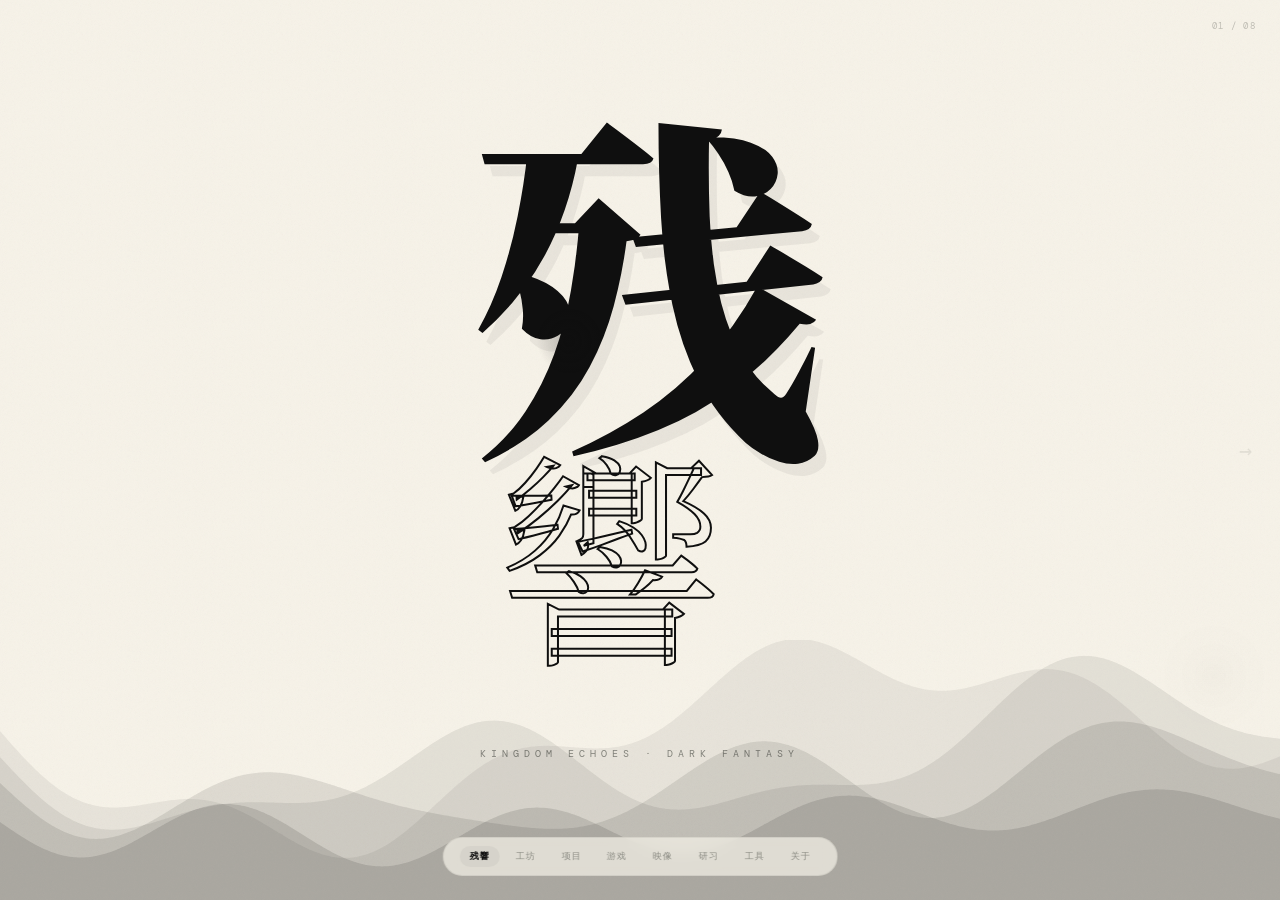
==== commit 2db26da5: "Echo Scroll v7 — 8-panel horizontal scroll with ink trails, playable snake, knowledge graph" ====
--- a/index.html
+++ b/index.html
@@ -1,1520 +1,255 @@
 <!DOCTYPE html>
 <html lang="zh-CN">
-<head>
-<meta charset="UTF-8">
-<meta name="viewport" content="width=device-width, initial-scale=1.0">
-<script src="https://d3js.org/d3.v7.min.js"></script>
-<title>WXB · Personal Hub</title>
+<head><meta charset="UTF-8"><meta name="viewport" content="width=device-width,initial-scale=1.0"><title>Echoes Atelier</title>
 <style>
-/* === CSS Custom Properties (Light Theme) === */
-:root {
-  --bg: #fafaf8;
-  --surface: #ffffff;
-  --text: #1e1e1e;
-  --text-secondary: #78716c;
-  --border: #e7e5e4;
-  --accent: #3b82f6;
-  --accent-warm: #f59e0b;
-  --accent-light: #eff6ff;
-  --accent-warm-light: #fffbeb;
-  --sidebar-bg: #f5f5f4;
-  --sidebar-width: 232px;
-  --shadow-sm: 0 1px 2px rgba(0,0,0,0.04);
-  --shadow: 0 1px 3px rgba(0,0,0,0.06), 0 1px 2px rgba(0,0,0,0.04);
-  --shadow-md: 0 4px 16px rgba(0,0,0,0.06), 0 2px 4px rgba(0,0,0,0.04);
-  --shadow-lg: 0 12px 32px rgba(0,0,0,0.08), 0 4px 8px rgba(0,0,0,0.04);
-  --radius-sm: 6px;
-  --radius: 10px;
-  --radius-lg: 14px;
-  --transition: 0.2s ease;
+@import url('https://fonts.googleapis.com/css2?family=Noto+Serif+SC:wght@200;300;400;600;700;900&family=DM+Mono:wght@300;400;500;700&family=Playfair+Display:ital,wght@0,400;0,700;0,900;1,400;1,700&display=swap');
+:root{--ink:#0f0f0f;--paper:#f6f2e8;--red:#b83830;--grey:#8a8a82}
+*,*::before,*::after{margin:0;padding:0;box-sizing:border-box}
+html,body{height:100%;overflow:hidden;background:var(--paper)}
+body{font-family:'Noto Serif SC','Songti SC',serif;color:var(--ink);-webkit-font-smoothing:antialiased;user-select:none;-webkit-user-select:none}
+body::before{content:'';position:fixed;inset:0;z-index:0;pointer-events:none;opacity:.35;background-image:url("data:image/svg+xml,%3Csvg viewBox='0 0 256 256' xmlns='http://www.w3.org/2000/svg'%3E%3Cfilter id='n'%3E%3CfeTurbulence baseFrequency='0.7' numOctaves='3'/%3E%3C/filter%3E%3Crect width='100%25' height='100%25' filter='url(%23n)' opacity='0.1'/%3E%3C/svg%3E");background-size:200px;mix-blend-mode:multiply}
+#scroll{display:flex;height:100vh;overflow-x:auto;overflow-y:hidden;scroll-snap-type:x mandatory;scroll-behavior:smooth;scrollbar-width:none}
+#scroll::-webkit-scrollbar{display:none}
+.panel{flex:0 0 100vw;height:100vh;scroll-snap-align:start;display:flex;align-items:center;justify-content:center;position:relative;overflow:hidden}
+.panel:nth-child(even){background:rgba(0,0,0,.012)}
+#inkCanvas{position:fixed;inset:0;z-index:1;pointer-events:none}
+#mountainCanvas{position:fixed;bottom:0;left:0;z-index:3;pointer-events:none}
+#nav{position:fixed;bottom:24px;left:50%;transform:translateX(-50%);z-index:100;display:flex;gap:6px;align-items:center;background:rgba(246,242,232,.7);backdrop-filter:blur(8px);-webkit-backdrop-filter:blur(8px);padding:8px 16px;border-radius:20px;border:1px solid rgba(0,0,0,.06)}
+#nav button{font-family:'DM Mono',monospace;font-size:9px;letter-spacing:.1em;color:var(--grey);background:none;border:none;cursor:pointer;padding:4px 10px;border-radius:12px;transition:all .4s;text-transform:uppercase}
+#nav button.active{color:var(--ink);background:rgba(0,0,0,.04);font-weight:700}
+#nav button:hover:not(.active){color:var(--ink)}
+
+#panelIdx{position:fixed;top:20px;right:24px;z-index:100;font-family:'DM Mono',monospace;font-size:9px;letter-spacing:.15em;color:var(--grey);opacity:.5}
+
+.hero-zan{font-size:clamp(220px,28vw,460px);font-weight:900;line-height:.75;color:var(--ink);letter-spacing:-.04em;display:block;filter:drop-shadow(8px 12px 0px rgba(15,15,15,.06));transition:transform .08s ease-out,filter .3s;animation:heroBreathe 4s ease-in-out infinite}
+@keyframes heroBreathe{0%,100%{filter:drop-shadow(8px 12px 0px rgba(15,15,15,.06))}50%{filter:drop-shadow(14px 18px 0px rgba(15,15,15,.12))}}
+.hero-xiang{font-size:clamp(130px,18vw,280px);font-weight:200;color:transparent;-webkit-text-stroke:2px var(--ink);letter-spacing:.25em;margin-top:-24px;display:block;transition:transform .1s ease-out;animation:xiangFloat 5s ease-in-out infinite}
+@keyframes xiangFloat{0%,100%{letter-spacing:.25em}50%{letter-spacing:.35em}}
+.hero-tag{font-family:'DM Mono',monospace;font-size:10px;letter-spacing:.5em;color:var(--grey);margin-top:32px;text-transform:uppercase;display:block}
+
+.intro-wrap{display:grid;grid-template-columns:1fr 1fr;gap:100px;max-width:1100px;padding:0 80px;align-items:end}
+.intro-wrap h2{font-size:clamp(44px,7vw,80px);font-weight:700;line-height:1.05;letter-spacing:.02em;font-family:'Playfair Display','Noto Serif SC',serif}
+.intro-wrap h2 .cn{font-family:'Noto Serif SC',serif;display:block;font-size:clamp(28px,4vw,48px);font-weight:300;color:var(--grey);margin-top:4px}
+.intro-wrap p{font-size:15px;color:var(--grey);line-height:2.1;max-width:360px}
+.stat-grid{display:grid;grid-template-columns:1fr 1fr;text-align:center;margin-top:48px}
+.stat .val{font-family:'DM Mono',monospace;font-size:72px;font-weight:300;color:var(--red);line-height:1}
+.stat .lbl{font-family:'DM Mono',monospace;font-size:9px;letter-spacing:.2em;color:var(--grey);margin-top:10px;text-transform:uppercase}
+@media(max-width:768px){.intro-wrap{grid-template-columns:1fr;gap:48px;padding:0 40px}}
+
+.proj-wrap{max-width:1000px;padding:0 80px;width:100%}
+.proj-head{font-family:'DM Mono',monospace;font-size:10px;letter-spacing:.5em;color:var(--grey);text-align:center;margin-bottom:48px;text-transform:uppercase}
+.proj-item{display:flex;align-items:center;gap:28px;padding:26px 0;border-top:1px solid rgba(0,0,0,.06);transition:all .5s cubic-bezier(.16,1,.3,1);position:relative}
+.proj-item:hover{padding-left:32px;transform:scale(1.01);background:linear-gradient(90deg,rgba(0,0,0,.015),transparent)}
+.proj-item::after{content:'';position:absolute;left:0;bottom:-1px;width:0;height:1px;background:var(--ink);transition:width .5s}
+.proj-item:hover::after{width:100%}
+.proj-item:first-child{border-top:2px solid var(--ink);animation:glow 3s ease-in-out infinite}
+@keyframes glow{0%,100%{border-top-color:var(--ink)}50%{border-top-color:var(--red)}}
+.proj-item .ptag{font-family:'DM Mono',monospace;font-size:8px;letter-spacing:.2em;color:var(--red);text-transform:uppercase;min-width:70px}
+.proj-item:first-child .ptag{color:var(--ink)}
+.proj-item h3{font-size:20px;font-weight:600;letter-spacing:.04em;min-width:160px}
+.proj-item p{font-size:13px;color:var(--grey);flex:1;line-height:1.7}
+.proj-item .plink{font-family:'DM Mono',monospace;font-size:14px;color:var(--red);opacity:0;transform:translateX(-12px);transition:all .4s;text-decoration:none;font-weight:700}
+.proj-item:hover .plink{opacity:1;transform:translateX(0)}
+@media(max-width:768px){.proj-wrap{padding:0 40px}.proj-item{flex-wrap:wrap;gap:8px}.proj-item h3{min-width:auto}}
+
+.games-wrap{display:flex;gap:1px;max-width:700px;padding:0 80px}
+.game-box{flex:1;text-align:center;padding:60px 40px;cursor:pointer;transition:all .6s cubic-bezier(.16,1,.3,1);position:relative;overflow:hidden}
+.game-box::before{content:'';position:absolute;inset:0;background:radial-gradient(circle at center,rgba(0,0,0,.04),transparent);opacity:0;transition:opacity .6s}
+.game-box:hover{transform:scale(1.03);background:rgba(0,0,0,.02)}
+.game-box:hover::before{opacity:1}
+.game-box .gi{font-size:110px;transition:all .6s cubic-bezier(.16,1,.3,1);display:block}
+.game-box:hover .gi{transform:scale(1.2) rotate(-8deg);filter:drop-shadow(4px 8px 12px rgba(0,0,0,.1))}
+.game-box h3{font-family:'Playfair Display',serif;font-size:32px;font-weight:700;letter-spacing:.04em;margin-top:24px;transition:transform .4s}
+.game-box:hover h3{transform:translateY(-4px)}
+.game-box .sub{font-family:'DM Mono',monospace;font-size:10px;color:var(--grey);letter-spacing:.15em;margin-top:10px;text-transform:uppercase}
+
+.photo-grid{display:grid;grid-template-columns:repeat(6,1fr);gap:2px;padding:0 80px;max-width:1200px}
+.photo-cell{aspect-ratio:1;overflow:hidden;cursor:pointer;position:relative;background:rgba(0,0,0,.02);transition:transform .5s cubic-bezier(.16,1,.3,1);z-index:1}
+.photo-cell:hover{transform:scale(1.08);z-index:10;box-shadow:0 16px 48px rgba(0,0,0,.15)}
+.photo-cell img{width:100%;height:100%;object-fit:cover;filter:grayscale(1) contrast(1.05);transition:all .7s}
+.photo-cell:hover img{filter:grayscale(0)}
+.photo-cell::after{content:attr(data-l);position:absolute;bottom:0;left:0;right:0;padding:12px;background:linear-gradient(transparent,rgba(0,0,0,.5));color:#fff;font-size:10px;font-weight:600;font-family:'Noto Serif SC',serif;letter-spacing:.04em;opacity:0;transition:opacity .4s}
+.photo-cell:hover::after{opacity:1}
+@media(max-width:900px){.photo-grid{grid-template-columns:repeat(3,1fr);padding:0 40px}}
+
+.codex-wrap{max-width:800px;padding:0 80px;width:100%;text-align:center}
+.codex-head{font-family:'DM Mono',monospace;font-size:10px;letter-spacing:.5em;color:var(--grey);margin-bottom:40px;text-transform:uppercase}
+.codex-tabs{display:flex;gap:1px;margin-bottom:24px;justify-content:center}
+.codex-tab{font-family:var(--font-mono,'DM Mono',monospace);font-size:11px;letter-spacing:.15em;padding:10px 24px;cursor:pointer;background:none;border:1px solid rgba(0,0,0,.08);color:var(--grey);transition:all .4s;text-transform:uppercase}
+.codex-tab.on{color:var(--ink);border-color:var(--ink);background:rgba(0,0,0,.02)}
+.codex-tab:hover:not(.on){border-color:rgba(0,0,0,.15)}
+#kgBox{border:1px solid rgba(0,0,0,.06);height:360px;overflow:hidden;background:rgba(0,0,0,.01)}
+#kgBox svg{display:block}
+#kgLegend{display:flex;gap:20px;justify-content:center;margin-top:16px;font-family:'DM Mono',monospace;font-size:9px;color:var(--grey);letter-spacing:.1em}
+@media(max-width:768px){.codex-wrap{padding:0 40px}}
+
+.tools-wrap{max-width:900px;padding:0 80px;width:100%}
+.tools-head{font-family:'DM Mono',monospace;font-size:10px;letter-spacing:.5em;color:var(--grey);text-align:center;margin-bottom:40px;text-transform:uppercase}
+.tool-row{display:grid;grid-template-columns:repeat(4,1fr);gap:1px;margin-bottom:1px}
+.tool-item{display:flex;flex-direction:column;align-items:center;gap:8px;padding:24px 16px;text-decoration:none;color:var(--ink);border:1px solid rgba(0,0,0,.04);transition:all .4s;text-align:center}
+.tool-item:hover{background:rgba(0,0,0,.015);border-color:rgba(0,0,0,.1);transform:translateY(-1px)}
+.tool-item .ti{font-size:24px}
+.tool-item .tn{font-size:12px;font-weight:500;letter-spacing:.04em}
+.tool-item .td{font-family:'DM Mono',monospace;font-size:8px;color:var(--grey);letter-spacing:.1em;text-transform:uppercase}
+@media(max-width:768px){.tool-row{grid-template-columns:1fr 1fr}.tools-wrap{padding:0 40px}}
+
+.outro-wrap{text-align:center}
+.outro-wrap h2{font-size:clamp(52px,8vw,96px);font-weight:700;letter-spacing:.02em;line-height:.95}
+.outro-wrap .mega{display:block;font-size:clamp(140px,20vw,320px);font-weight:900;color:transparent;-webkit-text-stroke:2px var(--ink);line-height:.75;margin-top:4px;animation:megaPulse 4s ease-in-out infinite}
+@keyframes megaPulse{0%,100%{-webkit-text-stroke-color:var(--ink)}50%{-webkit-text-stroke-color:var(--red)}}
+.outro-wrap p{font-family:'DM Mono',monospace;font-size:9px;letter-spacing:.3em;color:var(--grey);margin-top:36px;text-transform:uppercase}
+.outro-wrap a{color:var(--ink);text-underline-offset:6px}
+
+.arrow{position:absolute;right:28px;top:50%;transform:translateY(-50%);font-size:22px;color:rgba(0,0,0,.08);pointer-events:none;animation:arr 2s ease-in-out infinite;font-family:'DM Mono',monospace}
+.panel:last-child .arrow{display:none}
+@keyframes arr{0%,100%{opacity:.15;transform:translateY(-50%) translateX(0)}50%{opacity:.5;transform:translateY(-50%) translateX(10px)}}
+
+#lb{visibility:hidden;opacity:0;position:fixed;inset:0;z-index:300;background:rgba(15,15,15,.98);display:flex;align-items:center;justify-content:center;cursor:pointer;transition:all .5s}
+#lb.on{visibility:visible;opacity:1}
+#lb img{max-width:90vw;max-height:85vh;cursor:default;filter:grayscale(0)!important}
+#lb .x{position:absolute;top:20px;right:28px;font-size:20px;color:#fff;cursor:pointer;font-family:'DM Mono',monospace}
+#lb .nav{position:absolute;top:50%;font-size:40px;color:#fff;padding:20px;cursor:pointer;font-family:'DM Mono',monospace;transform:translateY(-50%)}
+#lb .prev{left:20px}#lb .next{right:20px}
+
+.fade-in{opacity:0;transform:translateY(40px);transition:all .8s cubic-bezier(.16,1,.3,1)}
+.fade-in.show{opacity:1;transform:translateY(0)}
+.fade-in.d1{transition-delay:.08s}.fade-in.d2{transition-delay:.16s}.fade-in.d3{transition-delay:.24s}.fade-in.d4{transition-delay:.32s}
+</style></head>
+<body>
+
+<div id="scroll">
+
+<!-- 0: HERO -->
+<div class="panel" id="p0"><div style="text-align:center"><span class="hero-zan" id="zan">残</span><span class="hero-xiang" id="xiang">響</span><span class="hero-tag">Kingdom Echoes · Dark Fantasy</span></div><div class="arrow">→</div></div>
+
+<!-- 1: INTRO -->
+<div class="panel" id="p1"><div class="intro-wrap"><h2 class="fade-in">Echoes<span class="cn">残响工坊</span></h2><div class="fade-in d2"><p>暗黑童话的像素世界。无限地图 · 八种群落 · 手工精灵。每个像素都带着锈蚀王国的记忆。</p><div class="stat-grid"><div class="stat"><div class="val">01</div><div class="lbl">Game</div></div><div class="stat"><div class="val">08</div><div class="lbl">Biomes</div></div><div class="stat"><div class="val">∞</div><div class="lbl">World</div></div><div class="stat"><div class="val">'26</div><div class="lbl">Est.</div></div></div></div></div><div class="arrow">→</div></div>
+
+<!-- 2: PROJECTS -->
+<div class="panel" id="p2"><div class="proj-wrap"><div class="proj-head fade-in">Quest Log</div><div class="fade-in d1" id="projList"></div></div><div class="arrow">→</div></div>
+
+<!-- 3: GAMES -->
+<div class="panel" id="p3"><div class="games-wrap"><div class="game-box fade-in" onclick="showGame('snake')"><span class="gi">🐍</span><h3>Snake</h3><div class="sub">贪吃蛇 · 可玩</div></div><div class="game-box fade-in d2" onclick="showGame('pacman')"><span class="gi">👻</span><h3>Pac-Man</h3><div class="sub">吃豆人 · wasd</div></div></div><div class="arrow">→</div></div>
+
+<!-- 4: PHOTOS -->
+<div class="panel" id="p4"><div class="photo-grid" id="photoWall"></div><div class="arrow">→</div></div>
+
+<!-- 5: CODEX -->
+<div class="panel" id="p5"><div class="codex-wrap"><div class="codex-head fade-in">Codex · 知识图谱</div><div class="codex-tabs fade-in d1"><button class="codex-tab on" onclick="switchKG('408',this)">计算机 408</button><button class="codex-tab" onclick="switchKG('cet',this)">英语 CET</button></div><div id="kgBox" class="fade-in d2"></div><div id="kgLegend"></div></div><div class="arrow">→</div></div>
+
+<!-- 6: TOOLS -->
+<div class="panel" id="p6"><div class="tools-wrap"><div class="tools-head fade-in">Workshop · 工具箱</div><div class="fade-in d1" id="toolsBox"></div></div><div class="arrow">→</div></div>
+
+<!-- 7: OUTRO -->
+<div class="panel" id="p7"><div class="outro-wrap"><h2>残响工坊<span class="mega">墨</span></h2><p>小北 · 2026<br><br><a href="https://github.com/2e3u/kingdom-echoes" target="_blank">github.com/2e3u/kingdom-echoes</a><br><br>暗黑童话的余烬中<br>追寻创作者的微光</p></div></div>
+
+</div>
+
+<canvas id="inkCanvas"></canvas>
+<canvas id="mountainCanvas"></canvas>
+<div id="panelIdx">01 / 08</div>
+<nav id="nav"></nav>
+<div id="lb"><div class="x" onclick="clb()">×</div><div class="nav prev" onclick="event.stopPropagation();pp()">‹</div><img id="lbImg" onclick="event.stopPropagation()"><div class="nav next" onclick="event.stopPropagation();np()">›</div></div>
+
+<script>
+// ═══ Panel counter top-right ═══
+(function(){var idx=document.getElementById('panelIdx');document.getElementById('scroll').addEventListener('scroll',function(){var i=Math.round(this.scrollLeft/innerWidth)+1;idx.textContent=(i<10?'0':'')+i+' / 08'})})();
+// ═══ Nav with text labels ═══
+(function(){var labels=['残響','工坊','项目','游戏','映像','研习','工具','关于'],n=document.getElementById('nav'),ps=document.querySelectorAll('.panel');ps.forEach(function(p,i){var b=document.createElement('button');b.textContent=labels[i]||i;if(i===0)b.className='active';b.onclick=function(){p.scrollIntoView({behavior:'smooth',block:'nearest',inline:'start'})};n.appendChild(b)});document.getElementById('scroll').addEventListener('scroll',function(){var idx=Math.round(this.scrollLeft/innerWidth);document.querySelectorAll('#nav button').forEach(function(b,i){b.classList.toggle('active',i===idx)});if(idx>=5&&!window._kgInit){window._kgInit=!0;switchKG('408')}})})();
+
+// ═══ Hero parallax ═══
+(function(){var z=document.getElementById('zan'),x=document.getElementById('xiang');if(!z||!x)return;document.addEventListener('mousemove',function(e){var mx=(e.clientX/innerWidth-.5)*80,my=(e.clientY/innerHeight-.5)*80;z.style.transform='translate('+mx+'px,'+my+'px) scale('+(1+Math.abs(mx)/800)+')';z.style.filter='drop-shadow('+(8+mx/10)+'px '+(12+my/6)+'px 0px rgba(15,15,15,'+(.06+Math.abs(mx)/2000)+'))';x.style.transform='translate('+(-mx*2.5)+'px,'+(-my*2.5)+'px)';x.style.letterSpacing=(.25+Math.abs(mx)/400)+'em'})})();
+
+// ═══ Mountain ═══
+(function(){var c=document.getElementById('mountainCanvas'),ctx;function draw(){c.width=innerWidth;c.height=260;ctx=c.getContext('2d');ctx.clearRect(0,0,c.width,c.height);var layers=[{y:.35,amp:65,a:.06,f:.006},{y:.45,amp:50,a:.08,f:.01},{y:.55,amp:35,a:.1,f:.015},{y:.7,amp:22,a:.12,f:.02}];var off=document.getElementById('scroll').scrollLeft*.2;layers.forEach(function(l){ctx.beginPath();ctx.moveTo(0,c.height);for(var x=0;x<=c.width;x+=2){var t=x+off*l.f*40;var y=c.height*l.y+Math.sin(t*l.f)*l.amp+Math.sin(t*.022)*l.amp*.4+Math.sin(t*.004)*l.amp*.7;ctx.lineTo(x,y)}ctx.lineTo(c.width,c.height);ctx.closePath();ctx.fillStyle='rgba(15,15,15,'+l.a+')';ctx.fill()})}draw();window.addEventListener('resize',draw);document.getElementById('scroll').addEventListener('scroll',draw);setInterval(draw,100)})();
+
+// ═══ Ink ═══
+(function(){var c=document.getElementById('inkCanvas'),ctx,wd=innerWidth,ht=innerHeight,drops=[],trail=[],drawing=!1;function rs(){wd=c.width=innerWidth;ht=c.height=innerHeight}rs();window.onresize=rs;ctx=c.getContext('2d');ctx.lineCap='round';ctx.lineJoin='round';setInterval(function(){if(drops.filter(function(d){return!d.settled}).length<2){var r=50+Math.random()*80;drops.push({x:Math.random()*wd,y:Math.random()*ht,r:0,maxR:r,alpha:.18+Math.random()*.18,life:0,maxLife:140+Math.random()*180})}},2500);document.addEventListener('mousemove',function(e){if(drawing){trail.push({x:e.clientX,y:e.clientY,t:performance.now()});if(trail.length>200)trail.shift()}});document.addEventListener('mousedown',function(e){trail=[{x:e.clientX,y:e.clientY,t:performance.now()}];drawing=!0});document.addEventListener('mouseup',function(){drawing=!1});
+function loop(){
+  var now=performance.now();trail=trail.filter(function(p){return now-p.t<1800});
+  ctx.clearRect(0,0,wd,ht);
+  // Drops
+  for(var i=drops.length-1;i>=0;i--){var d=drops[i];d.r+=(d.maxR-d.r)*.03;d.life++;var p=d.life/d.maxLife,a=d.alpha*(1-p*p);var g=ctx.createRadialGradient(d.x,d.y,0,d.x,d.y,d.r);g.addColorStop(0,'rgba(15,15,15,'+a+')');g.addColorStop(.4,'rgba(15,15,15,'+(a*.5)+')');g.addColorStop(1,'rgba(15,15,15,0)');ctx.fillStyle=g;ctx.beginPath();ctx.arc(d.x,d.y,d.r,0,2*Math.PI);ctx.fill();if(d.life>d.maxLife)drops.splice(i,1)}
+  // Trail
+  if(trail.length>1){
+    ctx.beginPath();ctx.moveTo(trail[0].x,trail[0].y);
+    for(var j=1;j<trail.length;j++){var mx=(trail[j-1].x+trail[j].x)/2,my=(trail[j-1].y+trail[j].y)/2;ctx.quadraticCurveTo(trail[j-1].x,trail[j-1].y,mx,my)}
+    ctx.strokeStyle='rgba(15,15,15,0.06)';ctx.lineWidth=28;ctx.stroke();ctx.strokeStyle='rgba(15,15,15,0.1)';ctx.lineWidth=14;ctx.stroke();ctx.strokeStyle='rgba(15,15,15,0.3)';ctx.lineWidth=4;ctx.stroke();
+  }
+  requestAnimationFrame(loop)}loop()})();
+
+// ═══ Projects ═══
+(function(){var q=[{t:'✦ MAIN',n:'Kingom Echoes',d:'暗黑童话沙盒RPG Godot 4.6 手工像素 八群落+生态+装饰',l:'https://github.com/2e3u/kingdom-echoes'},{t:'side',n:'Echo Scroll',d:'手卷式个人主页 此刻所在'},{t:'side',n:'Snake Pac-Man',d:'街机经典 Canvas渲染引擎'},{t:'side',n:'408 Notes',d:'计算机考研 数据结构 OS 网络'},{t:'side',n:'Dotfiles',d:'Neovim tmux Zsh 一键部署'}];document.getElementById('projList').innerHTML=q.map(function(i,n){var lk=i.l?'<a class=plink href='+i.l+' target=_blank>&rarr;</a>':'<span class=plink style=color:var(--grey)>—</span>';return'<div class="proj-item fade-in'+(n?(' d'+n):'')+'"><span class="ptag">'+i.t+'</span><h3>'+i.n+'</h3><p>'+i.d+'</p>'+lk+'</div>'}).join('')})();
+// ═══ Snake Game ═══
+function showGame(g){
+  var ov=document.createElement('div');ov.style.cssText='position:fixed;inset:0;z-index:250;background:var(--paper);display:flex;align-items:center;justify-content:center;flex-direction:column;gap:12px';
+  if(g==='snake'){
+    var cv=document.createElement('canvas');cv.width=480;cv.height=480;cv.style.border='1px solid rgba(0,0,0,.06)';ov.appendChild(cv);
+    var lbl=document.createElement('div');lbl.style.cssText='font-family:DM Mono,monospace;font-size:10px;color:var(--grey);letter-spacing:.1em';lbl.textContent='SCORE: 0';ov.appendChild(lbl);
+    var hint=document.createElement('div');hint.style.cssText='font-family:DM Mono,monospace;font-size:8px;color:var(--faint);letter-spacing:.15em';hint.textContent='WASD/←↑↓→ · SPACE restart · ESC close';ov.appendChild(hint);
+    var ctx=cv.getContext('2d'),gs=16,snake=[{x:7,y:7},{x:6,y:7},{x:5,y:7}],dir={x:1,y:0},food={x:12,y:12},score=0,gameOver=!1,timer;
+    function spawnFood(){do{food.x=Math.floor(Math.random()*(cv.width/gs));food.y=Math.floor(Math.random()*(cv.height/gs))}while(snake.some(function(s){return s.x===food.x&&s.y===food.y}))}
+    function step(){
+      if(gameOver)return;
+      var head={x:snake[0].x+dir.x,y:snake[0].y+dir.y};
+      if(head.x<0||head.x>=cv.width/gs||head.y<0||head.y>=cv.height/gs||snake.some(function(s){return s.x===head.x&&s.y===head.y})){gameOver=!0;clearInterval(timer);ctx.fillStyle='rgba(15,15,15,.3)';ctx.font='24px DM Mono,monospace';ctx.textAlign='center';ctx.fillText('GAME OVER',cv.width/2,cv.height/2);ctx.textAlign='start';return}
+      snake.unshift(head);if(head.x===food.x&&head.y===food.y){score+=10;lbl.textContent='SCORE: '+score;spawnFood()}else{snake.pop()}
+      ctx.clearRect(0,0,cv.width,cv.height);ctx.fillStyle='rgba(15,15,15,.03)';for(var x=0;x<cv.width/gs;x++)for(var y=0;y<cv.height/gs;y++)if((x+y)%2===0)ctx.fillRect(x*gs,y*gs,gs,gs);
+      ctx.fillStyle='#b83830';ctx.fillRect(food.x*gs+2,food.y*gs+2,gs-4,gs-4);
+      snake.forEach(function(s,i){ctx.fillStyle=i===0?'rgba(15,15,15,.8)':'rgba(15,15,15,.4)';ctx.fillRect(s.x*gs+1,s.y*gs+1,gs-2,gs-2)})
+    }
+    timer=setInterval(step,120);
+    document.addEventListener('keydown',function h(e){
+      if(!ov.parentNode){document.removeEventListener('keydown',h);return}
+      if(e.key==='Escape'){ov.remove();clearInterval(timer);document.removeEventListener('keydown',h);return}
+      if(e.key===' '||e.code==='Space'){e.preventDefault();snake=[{x:7,y:7},{x:6,y:7},{x:5,y:7}];dir={x:1,y:0};score=0;gameOver=!1;lbl.textContent='SCORE: 0';spawnFood();clearInterval(timer);timer=setInterval(step,120);return}
+      if(gameOver)return;
+      var k=e.key.toLowerCase();if((k==='w'||k==='arrowup')&&dir.y!==1)dir={x:0,y:-1};if((k==='s'||k==='arrowdown')&&dir.y!==-1)dir={x:0,y:1};if((k==='a'||k==='arrowleft')&&dir.x!==1)dir={x:-1,y:0};if((k==='d'||k==='arrowright')&&dir.x!==-1)dir={x:1,y:0}
+    });
+    ov.addEventListener('click',function(e){if(e.target===ov){ov.remove();clearInterval(timer)}})
+  }else{
+    ov.innerHTML='<div style="font-size:96px">👻</div><div style="font-size:36px;font-weight:700;font-family:Playfair Display,serif">Pac-Man</div><div style="font-family:DM Mono,monospace;font-size:10px;color:var(--grey);letter-spacing:.15em">WASD · SPACE · ESC</div>';
+    ov.addEventListener('click',function(){ov.remove()})
+  }
+  document.body.appendChild(ov)
 }
 
-/* === Dark Theme === */
-.dark {
-  --bg: #0c0a09;
-  --surface: #1c1917;
-  --text: #e7e5e4;
-  --text-secondary: #a8a29e;
-  --border: #292524;
-  --accent: #60a5fa;
-  --accent-warm: #fbbf24;
-  --accent-light: #1e293b;
-  --accent-warm-light: #292524;
-  --sidebar-bg: #1c1917;
-  --shadow-sm: 0 1px 2px rgba(0,0,0,0.2);
-  --shadow: 0 1px 3px rgba(0,0,0,0.3);
-  --shadow-md: 0 4px 16px rgba(0,0,0,0.3);
-  --shadow-lg: 0 12px 32px rgba(0,0,0,0.4);
+// ═══ Photos ═══
+var _px=0,_ps=[];
+(function(){var I=[{s:'https://images.unsplash.com/photo-1464822759023-fed622ff2c3b?w=300&h=300&fit=crop',l:'百花山'},{s:'https://images.unsplash.com/photo-1506905925346-21bda4d32df4?w=300&h=300&fit=crop',l:'灵山'},{s:'https://images.unsplash.com/photo-1441974231531-c6227db76b6e?w=300&h=300&fit=crop',l:'香山'},{s:'https://images.unsplash.com/photo-1454496522488-7a8e73e4a7c2?w=300&h=300&fit=crop',l:'玉渡山'},{s:'https://images.unsplash.com/photo-1501785888041-af3ef285b470?w=300&h=300&fit=crop',l:'海坨山'},{s:'https://images.unsplash.com/photo-1470071459604-3b5ec3a7fe05?w=300&h=300&fit=crop',l:'雾灵山'},{s:'https://images.unsplash.com/photo-1469474968028-56623f02e42e?w=300&h=300&fit=crop',l:'喇叭沟门'},{s:'https://images.unsplash.com/photo-1506744038136-46273834b3fb?w=300&h=300&fit=crop',l:'金海湖'},{s:'https://images.unsplash.com/photo-1519681393784-d120267933ba?w=300&h=300&fit=crop',l:'冰山梁'},{s:'https://images.unsplash.com/photo-1486870591958-9b9d0d1dda99?w=300&h=300&fit=crop',l:'天际线'},{s:'https://images.unsplash.com/photo-1505765050516-f72dcac9c60e?w=300&h=300&fit=crop',l:'山脉'},{s:'https://images.unsplash.com/photo-1518837695005-2083093ee35b?w=300&h=300&fit=crop',l:'海浪'}];_ps=I;document.getElementById('photoWall').innerHTML=I.map(function(p,i){return'<div class="photo-cell" data-l="'+p.l+'" onclick="op('+i+')"><img src="'+p.s+'" loading="lazy"></div>'}).join('')})();
+function op(i){_px=i;document.getElementById('lbImg').src=_ps[i].s;document.getElementById('lb').classList.add('on')}
+function clb(){document.getElementById('lb').classList.remove('on')}
+function pp(){_px=(_px-1+_ps.length)%_ps.length;document.getElementById('lbImg').src=_ps[_px].s}
+function np(){_px=(_px+1)%_ps.length;document.getElementById('lbImg').src=_ps[_px].s}
+document.addEventListener('keydown',function(e){if(!document.getElementById('lb').classList.contains('on'))return;if(e.key==='Escape')clb();if(e.key==='ArrowLeft')pp();if(e.key==='ArrowRight')np()});
+
+// ═══ Knowledge Graph ═══
+var _kg='408',_kgInit=!1;
+function switchKG(t,btn){_kg=t;drawKG();if(btn){document.querySelectorAll('.codex-tab').forEach(function(b){b.classList.remove('on')});btn.classList.add('on')}}
+function drawKG(){
+  var c=document.getElementById('kgBox'),l=document.getElementById('kgLegend');if(!c)return;c.innerHTML='';l.innerHTML='';
+  var d=_kg==='cet'?getCET():get408();l.innerHTML=d.cats.map(function(cat){return'<span style="display:inline-flex;align-items:center;gap:6px"><span style="width:8px;height:8px;background:'+cat.c+'"></span>'+cat.n+'</span>'}).join('');
+  var w=c.clientWidth||700,h=360,cx=w/2,cy=h/2,ns=d.nodes.map(function(n){return Object.assign({},n,{x:cx+(Math.random()-.5)*160,y:cy+(Math.random()-.5)*120})});
+  ns.forEach(function(n){if(n.id===_kg||n.id==='cet'){n.x=cx;n.y=cy;n.fixed=1}});
+  for(var s=0;s<80;s++){for(var i=0;i<ns.length;i++)for(var j=i+1;j<ns.length;j++){var dx=ns[j].x-ns[i].x,dy=ns[j].y-ns[i].y,dist=Math.sqrt(dx*dx+dy*dy)||1;if(ns[i].fixed||ns[j].fixed)continue;var f=180/(dist*dist);ns[i].x-=dx/dist*f*.5;ns[i].y-=dy/dist*f*.5;ns[j].x+=dx/dist*f*.5;ns[j].y+=dy/dist*f*.5}d.links.forEach(function(lk){var s=ns.find(function(n){return n.id===lk.source}),t=ns.find(function(n){return n.id===lk.target});if(!s||!t||s.fixed||t.fixed)return;var dx=t.x-s.x,dy=t.y-s.y,dist=Math.sqrt(dx*dx+dy*dy)||1,td=lk.dist||45,f=(dist-td)*.02;s.x+=dx/dist*f;s.y+=dy/dist*f;t.x-=dx/dist*f;t.y-=dy/dist*f});ns.forEach(function(n){if(!n.fixed){n.x+=(cx-n.x)*.005;n.y+=(cy-n.y)*.005}})}
+  var svg=document.createElementNS('http://www.w3.org/2000/svg','svg');svg.setAttribute('viewBox','0 0 '+w+' '+h);svg.style.width='100%';svg.style.height=h+'px';c.appendChild(svg);var g=document.createElementNS('http://www.w3.org/2000/svg','g');svg.appendChild(g);
+  d.links.forEach(function(lk){var s=ns.find(function(n){return n.id===lk.source}),t=ns.find(function(n){return n.id===lk.target});if(!s||!t)return;var line=document.createElementNS('http://www.w3.org/2000/svg','line');line.setAttribute('x1',s.x);line.setAttribute('y1',s.y);line.setAttribute('x2',t.x);line.setAttribute('y2',t.y);line.setAttribute('stroke','rgba(15,15,15,.06)');line.setAttribute('stroke-width','1');g.appendChild(line)});
+  ns.forEach(function(n){var c=document.createElementNS('http://www.w3.org/2000/svg','circle');c.setAttribute('cx',n.x);c.setAttribute('cy',n.y);c.setAttribute('r',n.r||11);c.setAttribute('fill',n.color||'rgba(0,0,0,0)');c.setAttribute('stroke','rgba(15,15,15,.15)');c.setAttribute('stroke-width','1.5');c.style.cursor='pointer';c.style.transition='all .3s';if(n.desc){var tt=document.createElementNS('http://www.w3.org/2000/svg','title');tt.textContent=n.desc;c.appendChild(tt)}c.addEventListener('mouseenter',function(){c.setAttribute('stroke','rgba(15,15,15,.4)');c.setAttribute('stroke-width','2.5')});c.addEventListener('mouseleave',function(){c.setAttribute('stroke','rgba(15,15,15,.15)');c.setAttribute('stroke-width','1.5')});g.appendChild(c);var t=document.createElementNS('http://www.w3.org/2000/svg','text');t.setAttribute('x',n.x);t.setAttribute('y',n.y+3);t.setAttribute('text-anchor','middle');t.setAttribute('fill','#0f0f0f');t.setAttribute('font-size',(n.fs||10)+'px');t.setAttribute('font-family','Noto Serif SC,serif');t.style.cursor='pointer';t.textContent=n.label;g.appendChild(t)})
 }
-
-/* === Reset & Base === */
-*, *::before, *::after { margin: 0; padding: 0; box-sizing: border-box; }
-body {
-  font-family: -apple-system, BlinkMacSystemFont, "Segoe UI", Roboto, "Helvetica Neue", sans-serif;
-  background: var(--bg);
-  color: var(--text);
-  display: flex;
-  min-height: 100vh;
-  transition: background var(--transition), color var(--transition);
-  -webkit-font-smoothing: antialiased;
-  -moz-osx-font-smoothing: grayscale;
-}
-body::before {
-  content: ''; position: fixed; inset: 0;
-  background: radial-gradient(ellipse 80% 50% at 50% -20%, var(--accent-light), transparent);
-  pointer-events: none; z-index: -1;
-  opacity: 0.5;
-}
-.dark body::before { opacity: 0.15; }
-
-/* === Sidebar === */
-.sidebar {
-  position: fixed;
-  left: 0; top: 0; bottom: 0;
-  width: var(--sidebar-width);
-  background: var(--sidebar-bg);
-  border-right: 1px solid var(--border);
-  display: flex;
-  flex-direction: column;
-  padding: 28px 16px 20px;
-  z-index: 50;
-  transition: transform 0.3s ease, background var(--transition);
-}
-.sidebar-logo {
-  font-size: 20px;
-  font-weight: 800;
-  color: var(--text);
-  margin-bottom: 36px;
-  letter-spacing: -0.5px;
-  padding: 0 12px;
-  display: flex; align-items: center; gap: 8px;
-}
-.sidebar-logo::before {
-  content: ''; width: 8px; height: 8px;
-  border-radius: 50%;
-  background: var(--accent);
-  box-shadow: 0 0 0 4px var(--accent-light);
-  flex-shrink: 0;
-}
-.sidebar-nav { display: flex; flex-direction: column; gap: 1px; flex: 1; }
-.sidebar-nav a {
-  text-decoration: none;
-  color: var(--text-secondary);
-  padding: 10px 12px;
-  border-radius: 8px;
-  font-size: 14px;
-  font-weight: 500;
-  transition: all var(--transition);
-  display: flex; align-items: center; gap: 10px;
-  position: relative;
-}
-.sidebar-nav a:hover { background: var(--surface); color: var(--text); }
-.sidebar-nav a.active {
-  background: var(--surface);
-  color: var(--accent);
-  font-weight: 600;
-  box-shadow: var(--shadow-sm);
-}
-.sidebar-nav a.active::before {
-  content: ''; position: absolute; left: 0; top: 8px; bottom: 8px;
-  width: 3px; border-radius: 0 2px 2px 0;
-  background: var(--accent);
-}
-.sidebar-nav a .nav-icon { font-size: 17px; width: 24px; text-align: center; line-height: 1; }
-
-/* Theme toggle */
-.theme-toggle {
-  margin-top: auto;
-  padding: 10px 12px;
-  border: 1px solid var(--border);
-  border-radius: 8px;
-  background: var(--surface);
-  color: var(--text);
-  cursor: pointer;
-  font-size: 13px;
-  font-weight: 500;
-  display: flex; align-items: center; gap: 8px;
-  transition: all var(--transition);
-  box-shadow: var(--shadow-sm);
-}
-.theme-toggle:hover { border-color: var(--accent); box-shadow: var(--shadow); }
-
-/* === Main Content === */
-.main {
-  margin-left: var(--sidebar-width);
-  flex: 1;
-  padding: 48px 56px;
-  min-height: 100vh;
-  max-width: 1100px;
-  transition: margin-left 0.3s ease;
-}
-.content-section { display: none; }
-.content-section.active { display: block; animation: fadeInUp 0.4s ease; }
-
-/* === Section Header === */
-.section-header { margin-bottom: 36px; }
-.section-header h2 { font-size: 26px; font-weight: 800; letter-spacing: -0.3px; }
-.section-header p { color: var(--text-secondary); margin-top: 6px; font-size: 14px; font-weight: 500; }
-
-/* === Hero (Home) === */
-.hero {
-  display: flex; gap: 48px; align-items: flex-start; flex-wrap: wrap;
-  padding: 16px 0 40px;
-}
-.hero-avatar { flex-shrink: 0; }
-.hero-avatar-inner {
-  width: 112px; height: 112px; border-radius: 50%;
-  background: linear-gradient(135deg, #3b82f6 0%, #8b5cf6 50%, #f59e0b 100%);
-  display: flex; align-items: center; justify-content: center;
-  font-size: 40px; color: #fff; font-weight: 800; letter-spacing: -0.5px;
-  box-shadow: 0 0 0 4px var(--accent-light), 0 8px 32px rgba(59,130,246,0.15);
-  transition: box-shadow 0.3s ease;
-}
-.hero-avatar-inner:hover {
-  box-shadow: 0 0 0 4px var(--accent-light), 0 12px 40px rgba(59,130,246,0.25);
-}
-.hero-body { flex: 1; min-width: 280px; padding-top: 4px; }
-.hero-title { font-size: 36px; font-weight: 800; margin-bottom: 6px; letter-spacing: -0.5px; line-height: 1.2; }
-.hero-name { background: linear-gradient(135deg, #3b82f6, #8b5cf6); -webkit-background-clip: text; -webkit-text-fill-color: transparent; background-clip: text; }
-.hero-subtitle { color: var(--text-secondary); font-size: 15px; margin-bottom: 16px; font-weight: 500; }
-.hero-bio { color: var(--text-secondary); line-height: 1.75; margin-bottom: 24px; font-size: 15px; max-width: 520px; }
-.hero-stats { display: flex; gap: 32px; margin-bottom: 24px; }
-.hero-stat { display: flex; flex-direction: column; gap: 2px; }
-.hero-stat-num { font-size: 28px; font-weight: 800; color: var(--accent); letter-spacing: -0.5px; }
-.hero-stat-label { font-size: 12px; color: var(--text-secondary); font-weight: 500; text-transform: uppercase; letter-spacing: 0.5px; }
-.hero-links { display: flex; gap: 12px; }
-
-/* === Buttons === */
-.btn {
-  padding: 10px 20px; border-radius: 8px; text-decoration: none;
-  font-size: 14px; font-weight: 600; display: inline-flex; align-items: center; gap: 8px;
-  transition: all var(--transition); cursor: pointer;
-  letter-spacing: 0.2px;
-}
-.btn-outline {
-  background: var(--surface); border: 1px solid var(--border);
-  color: var(--text); box-shadow: var(--shadow-sm);
-}
-.btn-outline:hover { border-color: var(--accent); box-shadow: var(--shadow); color: var(--accent); }
-.btn-primary {
-  background: var(--accent); border: none; color: #fff;
-  box-shadow: 0 2px 8px rgba(59,130,246,0.25);
-}
-.btn-primary:hover { box-shadow: 0 4px 16px rgba(59,130,246,0.35); transform: translateY(-1px); }
-
-/* === Cards (generic) === */
-.card {
-  background: var(--surface);
-  border: 1px solid var(--border);
-  border-radius: var(--radius);
-  padding: 20px;
-  box-shadow: var(--shadow-sm);
-  transition: all var(--transition);
-}
-.card:hover { box-shadow: var(--shadow-md); }
-
-/* === Hamburger === */
-.hamburger {
-  display: none;
-  position: fixed;
-  top: 14px; left: 14px;
-  z-index: 60;
-  width: 42px; height: 42px;
-  background: var(--surface);
-  border: 1px solid var(--border);
-  border-radius: 10px;
-  cursor: pointer;
-  flex-direction: column;
-  align-items: center;
-  justify-content: center;
-  gap: 5px;
-  padding: 10px 9px;
-  box-shadow: var(--shadow);
-  transition: all var(--transition);
-}
-.hamburger:hover { border-color: var(--accent); }
-.hamburger span {
-  display: block;
-  width: 100%; height: 2px;
-  background: var(--text);
-  border-radius: 2px;
-  transition: all 0.25s ease;
-}
-
-/* === Mobile Overlay === */
-.sidebar-overlay {
-  visibility: hidden;
-  position: fixed; inset: 0;
-  background: rgba(0,0,0,0.35);
-  backdrop-filter: blur(2px);
-  -webkit-backdrop-filter: blur(2px);
-  z-index: 45;
-  opacity: 0;
-  transition: opacity 0.3s ease, visibility 0.3s ease;
-}
-.sidebar-overlay.show { visibility: visible; opacity: 1; }
-
-/* === Responsive === */
-@media (max-width: 768px) {
-  .sidebar { transform: translateX(-100%); }
-  .sidebar.open { transform: translateX(0); }
-  .main { margin-left: 0; padding: 24px 18px; }
-  .hamburger { display: flex; }
-  .hero { gap: 24px; }
-  .hero-avatar-inner { width: 80px; height: 80px; font-size: 28px; }
-  .hero-title { font-size: 26px; }
-  .hero-stats { gap: 24px; }
-}
-
-/* === Animations === */
-@keyframes fadeInUp {
-  from { opacity: 0; transform: translateY(20px); }
-  to { opacity: 1; transform: translateY(0); }
-}
-.reveal { opacity: 0; transform: translateY(20px); }
-.reveal.visible { animation: fadeInUp 0.5s ease forwards; }
-.reveal-delay-1 { animation-delay: 0.05s; }
-.reveal-delay-2 { animation-delay: 0.1s; }
-.reveal-delay-3 { animation-delay: 0.15s; }
-.reveal-delay-4 { animation-delay: 0.2s; }
-.reveal-delay-5 { animation-delay: 0.25s; }
-
-/* === Utilities === */
-.grid-2 { display: grid; grid-template-columns: repeat(2, 1fr); gap: 16px; }
-.grid-3 { display: grid; grid-template-columns: repeat(3, 1fr); gap: 16px; }
-.grid-4 { display: grid; grid-template-columns: repeat(4, 1fr); gap: 16px; }
-@media (max-width: 1024px) { .grid-4 { grid-template-columns: repeat(2, 1fr); } }
-@media (max-width: 640px) { .grid-2, .grid-3, .grid-4 { grid-template-columns: 1fr; } }
-
-/* === Photo Grid === */
-.photo-grid {
-  display: grid;
-  grid-template-columns: repeat(3, 1fr);
-  gap: 14px;
-}
-.photo-card {
-  position: relative;
-  border-radius: var(--radius);
-  overflow: hidden;
-  cursor: pointer;
-  aspect-ratio: 4/3;
-  background: var(--border);
-  box-shadow: var(--shadow-sm);
-  transition: transform 0.25s ease, box-shadow 0.25s ease;
-}
-.photo-card:hover { transform: translateY(-4px); box-shadow: var(--shadow-lg); }
-.photo-card img {
-  width: 100%; height: 100%;
-  object-fit: cover;
-  display: block;
-  transition: transform 0.4s ease;
-}
-.photo-card:hover img { transform: scale(1.08); }
-.photo-card .photo-overlay {
-  position: absolute; inset: 0;
-  background: linear-gradient(to top, rgba(0,0,0,0.55) 0%, transparent 40%);
-  opacity: 0; transition: opacity 0.25s ease;
-  display: flex; align-items: flex-end; padding: 14px;
-}
-.photo-card:hover .photo-overlay { opacity: 1; }
-.photo-overlay span {
-  color: #fff; font-size: 13px; font-weight: 600; letter-spacing: 0.2px;
-}
-@media (max-width: 768px) { .photo-grid { grid-template-columns: repeat(2, 1fr); } }
-@media (max-width: 480px) { .photo-grid { grid-template-columns: 1fr; } }
-
-/* === Project Cards === */
-.project-grid {
-  display: grid;
-  grid-template-columns: repeat(2, 1fr);
-  gap: 16px;
-}
-.project-card {
-  background: var(--surface);
-  border: 1px solid var(--border);
-  border-radius: var(--radius);
-  padding: 24px;
-  box-shadow: var(--shadow-sm);
-  transition: all 0.2s ease;
-  display: flex; flex-direction: column; gap: 12px;
-}
-.project-card:hover { box-shadow: var(--shadow-md); transform: translateY(-2px); }
-.project-card h3 { font-size: 17px; font-weight: 700; letter-spacing: -0.2px; }
-.project-card p { color: var(--text-secondary); font-size: 14px; line-height: 1.6; flex: 1; }
-.project-tags { display: flex; flex-wrap: wrap; gap: 6px; }
-.project-tags span {
-  font-size: 11px; padding: 4px 10px; border-radius: 20px;
-  background: var(--accent-light); color: var(--accent); font-weight: 500;
-}
-.project-links { display: flex; gap: 16px; }
-.project-links a {
-  font-size: 13px; text-decoration: none; color: var(--accent);
-  display: flex; align-items: center; gap: 5px; font-weight: 500;
-  transition: opacity 0.15s;
-}
-.project-links a:hover { opacity: 0.7; }
-@media (max-width: 640px) { .project-grid { grid-template-columns: 1fr; } }
-
-/* === Tools === */
-.tools-category { margin-bottom: 28px; }
-.tools-category h3 { font-size: 15px; font-weight: 700; margin-bottom: 12px; color: var(--text); letter-spacing: -0.2px; }
-.tools-grid { display: grid; grid-template-columns: repeat(3, 1fr); gap: 8px; }
-.tool-item {
-  display: flex; align-items: center; gap: 10px;
-  padding: 12px 14px;
-  background: var(--surface);
-  border: 1px solid var(--border);
-  border-radius: var(--radius-sm);
-  text-decoration: none;
-  color: var(--text);
-  font-size: 14px;
-  box-shadow: var(--shadow-sm);
-  transition: all 0.15s ease;
-}
-.tool-item:hover { border-color: var(--accent); background: var(--accent-light); box-shadow: var(--shadow); transform: translateY(-1px); }
-.tool-item .tool-icon { font-size: 18px; width: 24px; text-align: center; flex-shrink: 0; }
-.tool-item .tool-name { font-weight: 500; }
-.tool-item .tool-desc { font-size: 12px; color: var(--text-secondary); margin-left: auto; }
-@media (max-width: 768px) { .tools-grid { grid-template-columns: repeat(2, 1fr); } }
-@media (max-width: 480px) { .tools-grid { grid-template-columns: 1fr; } }
-
-/* === Knowledge Graph === */
-.knowledge-tabs { display: flex; gap: 8px; margin-bottom: 16px; }
-.knowledge-tabs button {
-  padding: 9px 18px; border-radius: 8px; border: 1px solid var(--border);
-  cursor: pointer; font-size: 14px; font-weight: 500; background: var(--surface); color: var(--text);
-  transition: all 0.15s ease; box-shadow: var(--shadow-sm);
-}
-.knowledge-tabs button:hover { border-color: var(--accent); }
-.knowledge-tabs button.active { background: var(--accent); color: #fff; border-color: var(--accent); box-shadow: 0 2px 8px rgba(59,130,246,0.25); }
-.knowledge-graph-wrap {
-  background: var(--surface);
-  border: 1px solid var(--border);
-  border-radius: var(--radius);
-  overflow: hidden;
-  position: relative;
-  box-shadow: var(--shadow-sm);
-}
-.knowledge-graph-wrap svg { display: block; }
-.knowledge-legend { display: flex; gap: 16px; flex-wrap: wrap; margin-top: 14px; font-size: 13px; color: var(--text-secondary); }
-.knowledge-legend span { display: flex; align-items: center; gap: 6px; }
-.knowledge-legend .dot { width: 10px; height: 10px; border-radius: 50%; flex-shrink: 0; }
-.kg-tooltip { pointer-events: none; }
-
-/* === News === */
-.news-grid { display: grid; grid-template-columns: repeat(2, 1fr); gap: 14px; }
-.news-card {
-  background: var(--surface);
-  border: 1px solid var(--border);
-  border-radius: var(--radius);
-  padding: 18px;
-  box-shadow: var(--shadow-sm);
-  transition: all 0.15s ease;
-  display: flex; flex-direction: column; gap: 10px;
-}
-.news-card:hover { box-shadow: var(--shadow-md); transform: translateY(-1px); }
-.news-card .news-header { display: flex; align-items: center; gap: 8px; }
-.news-card .news-avatar { width: 22px; height: 22px; border-radius: 50%; }
-.news-card .news-repo { font-weight: 600; font-size: 14px; color: var(--accent); text-decoration: none; }
-.news-card .news-repo:hover { text-decoration: underline; }
-.news-card .news-desc { font-size: 13px; color: var(--text-secondary); line-height: 1.5; flex:1; display:-webkit-box;-webkit-line-clamp:2;-webkit-box-orient:vertical;overflow:hidden; }
-.news-card .news-meta { display: flex; gap: 14px; font-size: 12px; color: var(--text-secondary); align-items: center; }
-.news-meta .news-lang { display: flex; align-items: center; gap: 4px; }
-.news-meta .news-lang-dot { width: 10px; height: 10px; border-radius: 50%; }
-.news-card .news-loading { text-align: center; color: var(--text-secondary); padding: 40px; }
-.news-error { text-align: center; color: #ef4444; padding: 20px; font-size: 14px; }
-.ai-news-section { margin-top: 36px; }
-.ai-news-section h3 { font-size: 15px; font-weight: 700; margin-bottom: 12px; letter-spacing: -0.2px; }
-.ai-news-list { display: flex; flex-direction: column; gap: 6px; }
-.ai-news-item {
-  padding: 14px 18px;
-  background: var(--surface);
-  border: 1px solid var(--border);
-  border-radius: var(--radius-sm);
-  display: flex; align-items: center; gap: 12px;
-  text-decoration: none; color: inherit;
-  transition: all 0.15s ease;
-  box-shadow: var(--shadow-sm);
-}
-.ai-news-item:hover { border-color: var(--accent); box-shadow: var(--shadow); }
-.ai-news-item .ai-news-date { font-size: 12px; color: var(--text-secondary); flex-shrink: 0; width: 84px; font-weight: 500; }
-.ai-news-item .ai-news-title { font-size: 14px; font-weight: 500; }
-@media (max-width: 640px) { .news-grid { grid-template-columns: 1fr; } }
-
-/* === Game Controls === */
-.game-tabs { display: flex; gap: 8px; margin-bottom: 18px; }
-.game-tab {
-  padding: 9px 18px; border-radius: 8px; border: 1px solid var(--border);
-  cursor: pointer; font-size: 14px; font-weight: 500;
-  background: var(--surface); color: var(--text);
-  transition: all 0.15s ease;
-  box-shadow: var(--shadow-sm);
-  font-family: inherit;
-}
-.game-tab:hover { border-color: var(--accent); }
-.game-tab.active { background: var(--accent); color: #fff; border-color: var(--accent); box-shadow: 0 2px 8px rgba(59,130,246,0.25); }
-.game-tab:disabled { opacity: 0.4; cursor: not-allowed; box-shadow: none; }
-.game-tab:disabled:hover { border-color: var(--border); }
-.game-canvas-wrap { display: flex; justify-content: center; background: var(--surface); border: 1px solid var(--border); border-radius: var(--radius); padding: 8px; box-shadow: var(--shadow-sm); }
-
-/* === Lightbox === */
-.lightbox {
-  visibility: hidden;
-  position: fixed; inset: 0;
-  background: rgba(0,0,0,0.94);
-  backdrop-filter: blur(8px);
-  -webkit-backdrop-filter: blur(8px);
-  z-index: 100;
-  align-items: center; justify-content: center;
-  cursor: pointer;
-  opacity: 0;
-  display: flex;
-  transition: opacity 0.3s ease, visibility 0.3s ease;
-}
-.lightbox.open { visibility: visible; opacity: 1; }
-.lightbox img { max-width: 90vw; max-height: 85vh; border-radius: 6px; cursor: default; box-shadow: 0 24px 64px rgba(0,0,0,0.4); }
-.lightbox-close {
-  position: absolute; top: 20px; right: 28px;
-  font-size: 28px; color: #fff; cursor: pointer;
-  background: rgba(255,255,255,0.08); border: none;
-  width: 40px; height: 40px; border-radius: 50%;
-  display: flex; align-items: center; justify-content: center;
-  transition: background 0.15s;
-}
-.lightbox-close:hover { background: rgba(255,255,255,0.18); }
-.lightbox-nav {
-  position: absolute; top: 50%; transform: translateY(-50%);
-  font-size: 40px; color: #fff; cursor: pointer;
-  background: rgba(255,255,255,0.08); border: none;
-  width: 48px; height: 48px; border-radius: 50%;
-  display: flex; align-items: center; justify-content: center;
-  transition: background 0.15s;
-}
-.lightbox-nav:hover { background: rgba(255,255,255,0.18); }
-.lightbox-prev { left: 16px; }
-.lightbox-next { right: 16px; }
-</style>
-</head>
-<body x-data="app">
-
-<!-- Hamburger -->
-<button class="hamburger" id="hamburger" aria-label="Menu">
-  <span></span><span></span><span></span>
-</button>
-
-<!-- Sidebar overlay -->
-<div class="sidebar-overlay" id="sidebarOverlay"></div>
-
-<!-- Sidebar -->
-<aside class="sidebar" id="sidebar">
-  <div class="sidebar-logo">WXB</div>
-  <nav class="sidebar-nav">
-    <a href="#" @click.prevent="currentSection='home'" :class="currentSection==='home'?'active':''">
-      <span class="nav-icon">🏠</span> 首页
-    </a>
-    <a href="#" @click.prevent="currentSection='games'" :class="currentSection==='games'?'active':''">
-      <span class="nav-icon">🎮</span> 游戏厅
-    </a>
-    <a href="#" @click.prevent="currentSection='photos'" :class="currentSection==='photos'?'active':''">
-      <span class="nav-icon">📷</span> 摄影集
-    </a>
-    <a href="#" @click.prevent="currentSection='projects'" :class="currentSection==='projects'?'active':''">
-      <span class="nav-icon">💻</span> 项目作品
-    </a>
-    <a href="#" @click.prevent="currentSection='knowledge'" :class="currentSection==='knowledge'?'active':''">
-      <span class="nav-icon">🧠</span> 知识图谱
-    </a>
-    <a href="#" @click.prevent="currentSection='news'" :class="currentSection==='news'?'active':''">
-      <span class="nav-icon">📰</span> 前沿快讯
-    </a>
-    <a href="#" @click.prevent="currentSection='tools'" :class="currentSection==='tools'?'active':''">
-      <span class="nav-icon">🛠️</span> 工具收藏
-    </a>
-    <a href="#" @click.prevent="currentSection='guestbook'" :class="currentSection==='guestbook'?'active':''">
-      <span class="nav-icon">📬</span> 留言板
-    </a>
-  </nav>
-  <button class="theme-toggle" @click="toggleTheme()">
-    <span x-text="themeIcon">🌙</span> <span x-text="themeLabel">暗黑模式</span>
-  </button>
-</aside>
-
-<!-- Main Content -->
-<main class="main">
-  <!-- Home -->
-  <section class="content-section" :class="{ active: currentSection === 'home' }" id="sec-home">
-    <div class="hero">
-      <div class="hero-avatar">
-        <div class="hero-avatar-inner">WXB</div>
-      </div>
-      <div class="hero-body">
-        <h1 class="hero-title">Hi, I'm <span class="hero-name">WXB</span></h1>
-        <p class="hero-subtitle">计算机专业大二学生 / 徒步爱好者 / 摄影新手</p>
-        <p class="hero-bio">
-          目前在备战考研408，喜欢探索有趣的编程项目，
-          周末常去北京周边徒步，拍下路上的风景。
-          希望通过这个网站记录学习、分享生活。
-        </p>
-        <div class="hero-stats">
-          <div class="hero-stat">
-            <span class="hero-stat-num">12</span>
-            <span class="hero-stat-label">Commits</span>
-          </div>
-          <div class="hero-stat">
-            <span class="hero-stat-num">8</span>
-            <span class="hero-stat-label">Modules</span>
-          </div>
-          <div class="hero-stat">
-            <span class="hero-stat-num">6</span>
-            <span class="hero-stat-label">Projects</span>
-          </div>
-        </div>
-        <div class="hero-links">
-          <a href="https://github.com/" target="_blank" class="btn btn-outline">
-            <svg width="18" height="18" viewBox="0 0 24 24" fill="currentColor"><path d="M12 0c-6.626 0-12 5.373-12 12 0 5.302 3.438 9.8 8.207 11.387.599.111.793-.261.793-.577v-2.234c-3.338.726-4.033-1.416-4.033-1.416-.546-1.387-1.333-1.756-1.333-1.756-1.089-.745.083-.729.083-.729 1.205.084 1.839 1.237 1.839 1.237 1.07 1.834 2.807 1.304 3.492.997.107-.775.418-1.305.762-1.604-2.665-.305-5.467-1.334-5.467-5.931 0-1.311.469-2.381 1.236-3.221-.124-.303-.535-1.524.117-3.176 0 0 1.008-.322 3.301 1.23.957-.266 1.983-.399 3.003-.404 1.02.005 2.047.138 3.006.404 2.291-1.552 3.297-1.23 3.297-1.23.653 1.653.242 2.874.118 3.176.77.84 1.235 1.911 1.235 3.221 0 4.609-2.807 5.624-5.479 5.921.43.372.823 1.102.823 2.222v3.293c0 .319.192.694.801.576 4.765-1.589 8.199-6.086 8.199-11.386 0-6.627-5.373-12-12-12z"/></svg>
-            GitHub
-          </a>
-          <a href="mailto:wxb@wxb.me" class="btn btn-primary">
-            <svg width="18" height="18" viewBox="0 0 24 24" fill="none" stroke="currentColor" stroke-width="2"><rect x="2" y="4" width="20" height="16" rx="2"/><path d="M22 4l-10 8L2 4"/></svg>
-            Email Me
-          </a>
-        </div>
-      </div>
-    </div>
-  </section>
-
-  <!-- Games -->
-  <section class="content-section" :class="{ active: currentSection === 'games' }" id="sec-games"
-    x-data="{ currentGame: 'snake' }" x-init="$watch('currentSection', v => { if (v==='games') setTimeout(() => initSnakeGame('snakeCanvas'), 100) })">
-    <div class="section-header reveal"><h2>🎮 游戏厅</h2><p>休闲一下</p></div>
-    <div class="game-tabs">
-      <button class="game-tab" :class="{ active: currentGame==='snake' }"
-        @click="currentGame='snake'; setTimeout(() => initSnakeGame('snakeCanvas'), 50)">🐍 贪吃蛇</button>
-      <button class="game-tab" disabled>更多游戏开发中...</button>
-    </div>
-    <div class="game-canvas-wrap" id="snakeGameWrapper">
-      <canvas id="snakeCanvas"></canvas>
-    </div>
-    <div id="snakeEffectsBar" style="display:flex;gap:8px;justify-content:center;min-height:24px;flex-wrap:wrap;margin-top:10px;"></div>
-  </section>
-
-  <!-- Photos -->
-  <section class="content-section" :class="{ active: currentSection === 'photos' }" id="sec-photos">
-    <div class="section-header reveal"><h2>📷 摄影集</h2><p>徒步路上的风景</p></div>
-    <div class="photo-grid" id="photoGrid"></div>
-  </section>
-
-  <!-- Projects -->
-  <section class="content-section" :class="{ active: currentSection === 'projects' }" id="sec-projects">
-    <div class="section-header reveal"><h2>💻 项目作品</h2><p>个人项目与收藏</p></div>
-    <div class="project-grid" id="projectGrid"></div>
-  </section>
-
-  <!-- Knowledge -->
-  <section class="content-section" :class="{ active: currentSection === 'knowledge' }" id="sec-knowledge"
-    x-data="{ kgTab: '408' }" x-init="$watch('currentSection', v => { if(v==='knowledge') setTimeout(() => initKnowledgeGraph(kgTab), 100) })">
-    <div class="section-header reveal"><h2>🧠 知识图谱</h2><p>408考研 + 四六级英语</p></div>
-    <div class="knowledge-tabs">
-      <button @click="kgTab='408'; initKnowledgeGraph('408')" :class="kgTab==='408'?'active':''">📘 408 考研</button>
-      <button @click="kgTab='cet'; initKnowledgeGraph('cet')" :class="kgTab==='cet'?'active':''">🔤 四六级</button>
-    </div>
-    <div class="knowledge-graph-wrap" id="knowledgeGraph"></div>
-    <div class="knowledge-legend" id="knowledgeLegend"></div>
-  </section>
-
-  <!-- News -->
-  <section class="content-section" :class="{ active: currentSection === 'news' }" id="sec-news"
-    x-init="$watch('currentSection', v => { if(v==='news' && !window._newsLoaded) { window._newsLoaded = true; loadGitHubTrending(); } })">
-    <div class="section-header reveal"><h2>📰 前沿快讯</h2><p>AI科技 · GitHub Trending</p></div>
-    <div class="news-grid" id="newsGrid">
-      <div class="news-card"><div class="news-loading">加载中...</div></div>
-    </div>
-    <div class="ai-news-section">
-      <h3>🤖 AI 前沿速递</h3>
-      <div class="ai-news-list" id="aiNewsList"></div>
-    </div>
-  </section>
-
-  <!-- Tools -->
-  <section class="content-section" :class="{ active: currentSection === 'tools' }" id="sec-tools">
-    <div class="section-header reveal"><h2>🛠️ 工具收藏</h2><p>常用工具与资源导航</p></div>
-    <div id="toolsContent"></div>
-  </section>
-
-  <!-- Guestbook -->
-  <section class="content-section" :class="{ active: currentSection === 'guestbook' }" id="sec-guestbook">
-    <div class="section-header reveal"><h2>📬 留言板</h2><p>留下你的足迹</p></div>
-    <div id="giscusContainer" style="margin-top: 8px;">
-      <div style="text-align:center;padding:40px;color:var(--text-secondary);">
-        <p style="margin-bottom:12px;">💬 留言板加载中...</p>
-        <p style="font-size:13px;">如果长时间未显示，请确保仓库已配置 <a href="https://giscus.app" target="_blank" style="color:var(--accent);">Giscus</a></p>
-      </div>
-    </div>
-  </section>
-</main>
-
-<!-- Lightbox -->
-<div class="lightbox" id="lightbox">
-  <button class="lightbox-close" @click="closeLightbox()">✕</button>
-  <button class="lightbox-nav lightbox-prev" @click.stop="prevPhoto()">‹</button>
-  <img id="lightboxImg" src="" alt="" @click.stop>
-  <button class="lightbox-nav lightbox-next" @click.stop="nextPhoto()">›</button>
-</div>
-
-<!-- Alpine.js -->
-<script defer src="https://cdn.jsdelivr.net/npm/alpinejs@3.x.x/dist/cdn.min.js"></script>
-
-<script>
-// === Alpine App Store ===
-document.addEventListener('alpine:init', () => {
-  Alpine.data('app', () => ({
-    currentSection: location.hash ? location.hash.slice(1) : 'home',
-    themeIcon: '🌙',
-    themeLabel: '暗黑模式',
-
-    toggleTheme() {
-      document.documentElement.classList.toggle('dark');
-      const isDark = document.documentElement.classList.contains('dark');
-      this.themeIcon = isDark ? '☀️' : '🌙';
-      this.themeLabel = isDark ? '浅色模式' : '暗黑模式';
-      localStorage.setItem('theme', isDark ? 'dark' : 'light');
-    },
-
-    init() {
-      const isDark = localStorage.getItem('theme') === 'dark' ||
-        (!localStorage.getItem('theme') && window.matchMedia('(prefers-color-scheme: dark)').matches);
-      if (isDark) {
-        document.documentElement.classList.add('dark');
-        this.themeIcon = '☀️';
-        this.themeLabel = '浅色模式';
-      }
-      // Hash routing: sync URL hash with currentSection
-      this.$watch('currentSection', val => {
-        if (location.hash !== '#' + val) location.hash = val;
-      });
-      window.addEventListener('hashchange', () => {
-        this.currentSection = location.hash ? location.hash.slice(1) : 'home';
-      });
-    }
-  }));
-});
-
-// === Scroll Reveal ===
-(function() {
-  var observer = new IntersectionObserver(function(entries) {
-    entries.forEach(function(entry) {
-      if (entry.isIntersecting) {
-        entry.target.classList.add('visible');
-        observer.unobserve(entry.target);
-      }
-    });
-  }, { threshold: 0.1 });
-
-  // Observe all reveal elements (initial + dynamically added)
-  var observeReveals = function() {
-    document.querySelectorAll('.reveal:not(.reveal-observed)').forEach(function(el) {
-      el.classList.add('reveal-observed');
-      observer.observe(el);
-    });
-  };
-
-  // Observe immediately
-  observeReveals();
-
-  // Re-scan when content sections become active (Alpine-driven)
-  var mainEl = document.querySelector('.main');
-  if (mainEl) {
-    var mutationObs = new MutationObserver(function() {
-      setTimeout(observeReveals, 50);
-    });
-    mutationObs.observe(mainEl, { childList: true, subtree: true, attributes: true, attributeFilter: ['class'] });
-  }
-})();
-
-// === Sidebar mobile toggle ===
-(function() {
-  const hamburger = document.getElementById('hamburger');
-  const sidebar = document.getElementById('sidebar');
-  const overlay = document.getElementById('sidebarOverlay');
-
-  function openSidebar() {
-    sidebar.classList.add('open');
-    overlay.classList.add('show');
-    document.body.style.overflow = 'hidden';
-  }
-  function closeSidebar() {
-    sidebar.classList.remove('open');
-    overlay.classList.remove('show');
-    document.body.style.overflow = '';
-  }
-
-  hamburger.addEventListener('click', openSidebar);
-  overlay.addEventListener('click', closeSidebar);
-
-  sidebar.querySelectorAll('a').forEach(a => {
-    a.addEventListener('click', () => {
-      if (window.innerWidth <= 768) closeSidebar();
-    });
-  });
-})();
-
-// === Photos & Lightbox ===
-(function() {
-  window.photoData = [
-    { src: 'https://images.unsplash.com/photo-1464822759023-fed622ff2c3b?w=800&h=600&fit=crop', alt: 'Mountain hiking trail', title: '山脊徒步' },
-    { src: 'https://images.unsplash.com/photo-1506905925346-21bda4d32df4?w=800&h=600&fit=crop', alt: 'Mountain range panorama', title: '群山之巅' },
-    { src: 'https://images.unsplash.com/photo-1441974231531-c6227db76b6e?w=800&h=600&fit=crop', alt: 'Forest sunlight', title: '林间光影' },
-    { src: 'https://images.unsplash.com/photo-1454496522488-7a8e73e4a7c2?w=800&h=600&fit=crop', alt: 'Alpine lake', title: '高山湖泊' },
-    { src: 'https://images.unsplash.com/photo-1501785888041-af3ef285b470?w=800&h=600&fit=crop', alt: 'Valley view', title: '山谷远眺' },
-    { src: 'https://images.unsplash.com/photo-1470071459604-3b5ec3a7fe05?w=800&h=600&fit=crop', alt: 'Misty forest', title: '晨雾森林' }
-  ];
-  window.currentPhotoIdx = 0;
-
-  // Render photo grid
-  (function renderPhotoGrid() {
-    var grid = document.getElementById('photoGrid');
-    if (!grid) return;
-    grid.innerHTML = window.photoData.map(function(p, i) {
-      return '<div class="photo-card reveal reveal-delay-' + (i % 5 + 1) + '" onclick="openLightbox(' + i + ')">' +
-        '<img src="' + p.src + '" alt="' + p.alt + '" loading="lazy">' +
-        '<div class="photo-overlay"><span>' + p.title + '</span></div>' +
-      '</div>';
-    }).join('');
-  })();
-
-  window.openLightbox = function(idx) {
-    window.currentPhotoIdx = idx;
-    document.getElementById('lightboxImg').src = window.photoData[idx].src;
-    document.getElementById('lightbox').classList.add('open');
-    document.body.style.overflow = 'hidden';
-  };
-
-  window.closeLightbox = function() {
-    document.getElementById('lightbox').classList.remove('open');
-    document.body.style.overflow = '';
-  };
-
-  window.prevPhoto = function() {
-    window.currentPhotoIdx = (window.currentPhotoIdx - 1 + window.photoData.length) % window.photoData.length;
-    document.getElementById('lightboxImg').src = window.photoData[window.currentPhotoIdx].src;
-  };
-
-  window.nextPhoto = function() {
-    window.currentPhotoIdx = (window.currentPhotoIdx + 1) % window.photoData.length;
-    document.getElementById('lightboxImg').src = window.photoData[window.currentPhotoIdx].src;
-  };
-
-  document.getElementById('lightbox').addEventListener('click', function(e) {
-    if (e.target === this) window.closeLightbox();
-  });
-  document.addEventListener('keydown', function(e) {
-    if (!document.getElementById('lightbox').classList.contains('open')) return;
-    if (e.key === 'Escape') window.closeLightbox();
-    if (e.key === 'ArrowLeft') window.prevPhoto();
-    if (e.key === 'ArrowRight') window.nextPhoto();
-  });
-})();
-
-// === Projects ===
-(function() {
-  var projects = [
-    { name: 'Snake Game', desc: '带连击系统与道具系统的贪吃蛇游戏，Canvas 绘制，支持护盾、加速、双倍分数等 6 种道具。', tags: ['JavaScript', 'Canvas', 'Game'], github: '#', demo: '#' },
-    { name: 'Personal Hub', desc: '个人主页网站，集成 Alpine.js 响应式路由、明暗主题、摄影集、知识图谱等模块。', tags: ['Alpine.js', 'CSS', 'Responsive'], github: '#', live: 'https://wxb.me' },
-    { name: '408 Study Notes', desc: '考研 408 计算机统考复习笔记，涵盖数据结构、组成原理、操作系统、计算机网络。', tags: ['Markdown', 'Study', 'CS'], github: '#' },
-    { name: 'CET Vocabulary Trainer', desc: '四六级英语单词训练工具，支持艾宾浩斯记忆曲线复习提醒。', tags: ['Python', 'SQLite', 'CLI'], github: '#' },
-    { name: 'Hiking Log', desc: '徒步记录小工具，记录路线、海拔、耗时，支持 GPX 轨迹导入与可视化。', tags: ['React', 'Leaflet', 'Node.js'], github: '#' },
-    { name: 'Dotfiles', desc: '个人开发环境配置文件，包含 Neovim、tmux、Zsh 等工具的配置与安装脚本。', tags: ['Shell', 'Lua', 'Dotfiles'], github: '#' }
-  ];
-
-  var grid = document.getElementById('projectGrid');
-  if (grid) {
-    grid.innerHTML = projects.map(function(p) {
-      var tags = p.tags.map(function(t) { return '<span>' + t + '</span>'; }).join('');
-      var links = '';
-      if (p.github) links += '<a href="' + p.github + '" target="_blank"><svg width="16" height="16" viewBox="0 0 24 24" fill="currentColor"><path d="M12 0c-6.626 0-12 5.373-12 12 0 5.302 3.438 9.8 8.207 11.387.599.111.793-.261.793-.577v-2.234c-3.338.726-4.033-1.416-4.033-1.416-.546-1.387-1.333-1.756-1.333-1.756-1.089-.745.083-.729.083-.729 1.205.084 1.839 1.237 1.839 1.237 1.07 1.834 2.807 1.304 3.492.997.107-.775.418-1.305.762-1.604-2.665-.305-5.467-1.334-5.467-5.931 0-1.311.469-2.381 1.236-3.221-.124-.303-.535-1.524.117-3.176 0 0 1.008-.322 3.301 1.23.957-.266 1.983-.399 3.003-.404 1.02.005 2.047.138 3.006.404 2.291-1.552 3.297-1.23 3.297-1.23.653 1.653.242 2.874.118 3.176.77.84 1.235 1.911 1.235 3.221 0 4.609-2.807 5.624-5.479 5.921.43.372.823 1.102.823 2.222v3.293c0 .319.192.694.801.576 4.765-1.589 8.199-6.086 8.199-11.386 0-6.627-5.373-12-12-12z"/></svg>Code</a>';
-      if (p.demo) links += '<a href="' + p.demo + '" target="_blank">🔗 Demo</a>';
-      if (p.live) links += '<a href="' + p.live + '" target="_blank">🌐 Live</a>';
-      var idx = projects.indexOf(p);
-      return '<div class="project-card reveal reveal-delay-' + (idx % 5 + 1) + '">' +
-        '<h3>' + p.name + '</h3>' +
-        '<p>' + p.desc + '</p>' +
-        '<div class="project-tags">' + tags + '</div>' +
-        '<div class="project-links">' + links + '</div>' +
-      '</div>';
-    }).join('');
-  }
-})();
-
-// === Tools ===
-(function() {
-  var categories = [
-    { name: '开发工具', items: [
-      { icon: '🐙', name: 'GitHub', desc: '代码托管', url: 'https://github.com' },
-      { icon: '🖥️', name: 'VS Code', desc: '编辑器', url: 'https://code.visualstudio.com' },
-      { icon: '🦀', name: 'Rust Playground', desc: '在线运行', url: 'https://play.rust-lang.org' },
-      { icon: '🐳', name: 'Docker Hub', desc: '容器镜像', url: 'https://hub.docker.com' },
-      { icon: '⚡', name: 'Vite', desc: '构建工具', url: 'https://vitejs.dev' },
-      { icon: '▲', name: 'Vercel', desc: '部署平台', url: 'https://vercel.com' }
-    ]},
-    { name: '学习刷题', items: [
-      { icon: '📘', name: 'LeetCode', desc: '算法刷题', url: 'https://leetcode.cn' },
-      { icon: '🎓', name: '中国大学MOOC', desc: '在线课程', url: 'https://www.icourse163.org' },
-      { icon: '📝', name: 'CS DIY', desc: 'CS学习路线', url: 'https://csdiy.wiki' },
-      { icon: '🔤', name: 'YouGlish', desc: '英语发音', url: 'https://youglish.com' },
-      { icon: '🧮', name: 'VisuAlgo', desc: '算法可视化', url: 'https://visualgo.net/zh' },
-      { icon: '📚', name: 'MDN', desc: 'Web 文档', url: 'https://developer.mozilla.org' }
-    ]},
-    { name: '设计资源', items: [
-      { icon: '🎨', name: 'Dribbble', desc: '设计灵感', url: 'https://dribbble.com' },
-      { icon: '🖼️', name: 'Unsplash', desc: '免费图片', url: 'https://unsplash.com' },
-      { icon: '🌈', name: 'Coolors', desc: '配色方案', url: 'https://coolors.co' },
-      { icon: '📐', name: 'Figma', desc: 'UI 设计', url: 'https://figma.com' },
-      { icon: '✍️', name: 'Google Fonts', desc: '免费字体', url: 'https://fonts.google.com' },
-      { icon: '🎬', name: 'LottieFiles', desc: '动画资源', url: 'https://lottiefiles.com' }
-    ]},
-    { name: '常用工具', items: [
-      { icon: '📋', name: 'JSON Formatter', desc: 'JSON 格式化', url: 'https://jsonformatter.org' },
-      { icon: '🔐', name: 'JWT Debugger', desc: 'Token 解析', url: 'https://jwt.io' },
-      { icon: '⏱️', name: 'Cron Guru', desc: 'Cron 表达式', url: 'https://crontab.guru' },
-      { icon: '📊', name: 'Excalidraw', desc: '手绘图表', url: 'https://excalidraw.com' },
-      { icon: '🔍', name: 'Regex101', desc: '正则测试', url: 'https://regex101.com' },
-      { icon: '🚀', name: 'Carbon', desc: '代码截图', url: 'https://carbon.now.sh' }
-    ]}
-  ];
-
-  var container = document.getElementById('toolsContent');
-  if (container) {
-    container.innerHTML = categories.map(function(cat) {
-      var items = cat.items.map(function(t) {
-        return '<a href="' + t.url + '" target="_blank" class="tool-item">' +
-          '<span class="tool-icon">' + t.icon + '</span>' +
-          '<span class="tool-name">' + t.name + '</span>' +
-          '<span class="tool-desc">' + t.desc + '</span>' +
-        '</a>';
-      }).join('');
-      var catIdx = categories.indexOf(cat);
-    return '<div class="tools-category reveal reveal-delay-' + (catIdx % 5 + 1) + '"><h3>' + cat.name + '</h3><div class="tools-grid">' + items + '</div></div>';
-    }).join('');
-  }
-})();
-
-// === Knowledge Graph ===
-var knowledgeGraphState = null;
-
-function initKnowledgeGraph(tab) {
-  var container = document.getElementById('knowledgeGraph');
-  var legendEl = document.getElementById('knowledgeLegend');
-  if (!container) return;
-
-  // Clean up previous graph
-  if (knowledgeGraphState) {
-    if (knowledgeGraphState.timer) clearTimeout(knowledgeGraphState.timer);
-    knowledgeGraphState = null;
-  }
-  container.innerHTML = '';
-  if (legendEl) legendEl.innerHTML = '';
-
-  var data = tab === 'cet' ? getCETData() : get408Data();
-
-  if (legendEl) {
-    legendEl.innerHTML = data.categories.map(function(c) {
-      return '<span><span class="dot" style="background:' + c.color + '"></span>' + c.name + '</span>';
-    }).join('');
-  }
-
-  var width = container.clientWidth || 700;
-  var height = 480;
-
-  var svg = d3.select('#knowledgeGraph')
-    .append('svg')
-    .attr('viewBox', [0, 0, width, height])
-    .attr('width', width)
-    .attr('height', height);
-
-  // Zoom
-  var g = svg.append('g');
-  svg.call(d3.zoom().scaleExtent([0.5, 3]).on('zoom', function(e) {
-    g.attr('transform', e.transform);
-  }));
-
-  // Tooltip
-  var tooltip = d3.select('body').append('div')
-    .attr('class', 'kg-tooltip')
-    .style('position', 'absolute')
-    .style('background', 'var(--surface)')
-    .style('color', 'var(--text)')
-    .style('padding', '8px 12px')
-    .style('border-radius', '6px')
-    .style('font-size', '13px')
-    .style('pointer-events', 'none')
-    .style('opacity', 0)
-    .style('box-shadow', '0 4px 16px rgba(0,0,0,0.15)')
-    .style('z-index', '200')
-    .style('border', '1px solid var(--border)');
-
-  // Simulation
-  var sim = d3.forceSimulation(data.nodes)
-    .force('link', d3.forceLink(data.links).id(function(d) { return d.id; }).distance(function(d) { return d.dist || 80; }))
-    .force('charge', d3.forceManyBody().strength(-200))
-    .force('center', d3.forceCenter(width / 2, height / 2))
-    .force('collision', d3.forceCollide().radius(25));
-
-  // Links
-  var link = g.append('g')
-    .selectAll('line')
-    .data(data.links)
-    .join('line')
-    .attr('stroke', 'var(--border)')
-    .attr('stroke-width', 1.5)
-    .attr('stroke-opacity', 0.6);
-
-  // Nodes
-  var node = g.append('g')
-    .selectAll('g')
-    .data(data.nodes)
-    .join('g')
-    .attr('cursor', 'pointer')
-    .call(d3.drag()
-      .on('start', function(e, d) { if (!e.active) sim.alphaTarget(0.3).restart(); d.fx = d.x; d.fy = d.y; })
-      .on('drag', function(e, d) { d.fx = e.x; d.fy = e.y; })
-      .on('end', function(e, d) { if (!e.active) sim.alphaTarget(0); d.fx = null; d.fy = null; })
-    );
-
-  node.append('circle')
-    .attr('r', function(d) { return d.r || 18; })
-    .attr('fill', function(d) { return d.color; })
-    .attr('stroke', '#fff')
-    .attr('stroke-width', 2);
-
-  node.append('text')
-    .text(function(d) { return d.label; })
-    .attr('text-anchor', 'middle')
-    .attr('dy', '0.35em')
-    .attr('font-size', function(d) { return d.fontSize || 11; })
-    .attr('fill', '#fff')
-    .attr('font-weight', 500)
-    .style('pointer-events', 'none');
-
-  node.on('mouseenter', function(e, d) {
-    tooltip.style('opacity', 1).html('<strong>' + data.nodeLabels[d.id] + '</strong><br>' + (d.desc || ''));
-  }).on('mousemove', function(e) {
-    tooltip.style('left', (e.pageX + 12) + 'px').style('top', (e.pageY - 30) + 'px');
-  }).on('mouseleave', function() {
-    tooltip.style('opacity', 0);
-  });
-
-  sim.on('tick', function() {
-    link.attr('x1', function(d) { return d.source.x; })
-      .attr('y1', function(d) { return d.source.y; })
-      .attr('x2', function(d) { return d.target.x; })
-      .attr('y2', function(d) { return d.target.y; });
-    node.attr('transform', function(d) { return 'translate(' + d.x + ',' + d.y + ')'; });
-  });
-
-  knowledgeGraphState = {
-    sim: sim,
-    tooltip: tooltip,
-    timer: setTimeout(function() { sim.stop(); }, 30000)
-  };
-}
-
-function get408Data() {
-  var colors = { ds: '#2563eb', co: '#7c3aed', os: '#059669', cn: '#d97706' };
-  var nodes = [
-    // Root
-    { id: '408', label: '408', r: 26, color: '#1a1a1a', fontSize: 14 },
-    // Data Structures
-    { id: 'ds', label: '数据结构', r: 22, color: colors.ds, fontSize: 12 },
-    { id: 'ds1', label: '线性表', r: 14, color: colors.ds, desc: '顺序表、链表、栈、队列的定义与操作' },
-    { id: 'ds2', label: '树', r: 14, color: colors.ds, desc: '二叉树遍历、线索二叉树、哈夫曼树、并查集' },
-    { id: 'ds3', label: '图', r: 14, color: colors.ds, desc: 'DFS/BFS、最小生成树、最短路径、拓扑排序' },
-    { id: 'ds4', label: '查找', r: 14, color: colors.ds, desc: '顺序查找、二分查找、B树、散列表、KMP' },
-    { id: 'ds5', label: '排序', r: 14, color: colors.ds, desc: '快排、堆排、归并、基数排序、外部排序' },
-    // Computer Organization
-    { id: 'co', label: '组成原理', r: 22, color: colors.co, fontSize: 12 },
-    { id: 'co1', label: '数据表示', r: 14, color: colors.co, desc: '补码、浮点数IEEE754、ALU、算术逻辑运算' },
-    { id: 'co2', label: '存储器', r: 14, color: colors.co, desc: 'Cache映射、虚拟存储器、TLB、多级存储' },
-    { id: 'co3', label: '指令系统', r: 14, color: colors.co, desc: '寻址方式、CISC/RISC、指令流水线、冒险' },
-    { id: 'co4', label: 'CPU', r: 14, color: colors.co, desc: '数据通路、控制器、微程序、异常与中断' },
-    { id: 'co5', label: '总线与IO', r: 14, color: colors.co, desc: '总线仲裁、DMA、中断方式、程序查询' },
-    // Operating Systems
-    { id: 'os', label: '操作系统', r: 22, color: colors.os, fontSize: 12 },
-    { id: 'os1', label: '进程管理', r: 14, color: colors.os, desc: '进程状态、PV操作、死锁、银行家算法、调度' },
-    { id: 'os2', label: '内存管理', r: 14, color: colors.os, desc: '分页、分段、虚拟内存、页面置换算法' },
-    { id: 'os3', label: '文件系统', r: 14, color: colors.os, desc: 'inode、目录结构、空闲空间管理、磁盘调度' },
-    { id: 'os4', label: 'IO管理', r: 14, color: colors.os, desc: 'SPOOLing、缓冲、设备独立性、磁盘臂调度' },
-    // Computer Networks
-    { id: 'cn', label: '计算机网络', r: 22, color: colors.cn, fontSize: 12 },
-    { id: 'cn1', label: '物理层', r: 14, color: colors.cn, desc: '奈氏准则、香农定理、编码调制、交换技术' },
-    { id: 'cn2', label: '数据链路', r: 14, color: colors.cn, desc: 'CSMA/CD、PPP、MAC地址、交换机与VLAN' },
-    { id: 'cn3', label: '网络层', r: 14, color: colors.cn, desc: 'IP协议、子网划分、CIDR、RIP/OSPF/BGP' },
-    { id: 'cn4', label: '传输层', r: 14, color: colors.cn, desc: 'TCP三次握手、流量控制、拥塞控制、UDP' },
-    { id: 'cn5', label: '应用层', r: 14, color: colors.cn, desc: 'HTTP/DNS/FTP/SMTP、Cookie、CDN' }
-  ];
-
-  var links = [
-    { source: '408', target: 'ds', dist: 60 }, { source: '408', target: 'co', dist: 60 },
-    { source: '408', target: 'os', dist: 60 }, { source: '408', target: 'cn', dist: 60 },
-    { source: 'ds', target: 'ds1' }, { source: 'ds', target: 'ds2' }, { source: 'ds', target: 'ds3' }, { source: 'ds', target: 'ds4' }, { source: 'ds', target: 'ds5' },
-    { source: 'co', target: 'co1' }, { source: 'co', target: 'co2' }, { source: 'co', target: 'co3' }, { source: 'co', target: 'co4' }, { source: 'co', target: 'co5' },
-    { source: 'os', target: 'os1' }, { source: 'os', target: 'os2' }, { source: 'os', target: 'os3' }, { source: 'os', target: 'os4' },
-    { source: 'cn', target: 'cn1' }, { source: 'cn', target: 'cn2' }, { source: 'cn', target: 'cn3' }, { source: 'cn', target: 'cn4' }, { source: 'cn', target: 'cn5' },
-    // Cross links
-    { source: 'os1', target: 'co4', dist: 100 }, { source: 'os2', target: 'co2', dist: 100 },
-    { source: 'os3', target: 'co5', dist: 100 }, { source: 'cn3', target: 'ds3', dist: 100 }
-  ];
-
-  var nodeLabels = {};
-  nodes.forEach(function(n) { nodeLabels[n.id] = n.label; });
-
-  return {
-    nodes: nodes,
-    links: links,
-    nodeLabels: nodeLabels,
-    categories: [
-      { name: '数据结构', color: colors.ds },
-      { name: '组成原理', color: colors.co },
-      { name: '操作系统', color: colors.os },
-      { name: '计算机网络', color: colors.cn }
-    ]
-  };
-}
-
-function getCETData() {
-  var colors = { cet4: '#2563eb', cet6: '#7c3aed' };
-  var nodes = [
-    { id: 'cet', label: 'CET', r: 26, color: '#1a1a1a', fontSize: 14 },
-    { id: 'cet4', label: '四级', r: 22, color: colors.cet4, fontSize: 13 },
-    { id: 'cet4a', label: '听力', r: 15, color: colors.cet4, desc: '短篇新闻、长对话、听力篇章，语速120-140词/分钟' },
-    { id: 'cet4b', label: '阅读', r: 15, color: colors.cet4, desc: '选词填空、长篇阅读匹配、仔细阅读，词汇量约4500' },
-    { id: 'cet4c', label: '写作', r: 15, color: colors.cet4, desc: '议论文/说明文，120-180词，常见话题：教育/科技/环境' },
-    { id: 'cet4d', label: '翻译', r: 15, color: colors.cet4, desc: '汉译英段落翻译，140-160字，涉及中国文化/历史' },
-    { id: 'cet4e', label: '核心词汇', r: 15, color: colors.cet4, desc: '高频词: abandon, absorb, access, account, accurate...共约4500词' },
-    { id: 'cet6', label: '六级', r: 22, color: colors.cet6, fontSize: 13 },
-    { id: 'cet6a', label: '听力', r: 15, color: colors.cet6, desc: '讲座/访谈为主，语速140-160词/分钟，学术性更强' },
-    { id: 'cet6b', label: '阅读', r: 15, color: colors.cet6, desc: '学术文章、评论、议论文，词汇量约6000+' },
-    { id: 'cet6c', label: '写作', r: 15, color: colors.cet6, desc: '议论文/图表作文，150-200词，需要论证与分析能力' },
-    { id: 'cet6d', label: '翻译', r: 15, color: colors.cet6, desc: '汉译英，180-200字，涉及社会热点/科技/文化' },
-    { id: 'cet6e', label: '进阶词汇', r: 15, color: colors.cet6, desc: '高频词: abundant, accommodate, acknowledge, acquire...共约6000词' }
-  ];
-
-  var links = [
-    { source: 'cet', target: 'cet4', dist: 50 }, { source: 'cet', target: 'cet6', dist: 50 },
-    { source: 'cet4', target: 'cet4a' }, { source: 'cet4', target: 'cet4b' }, { source: 'cet4', target: 'cet4c' }, { source: 'cet4', target: 'cet4d' }, { source: 'cet4', target: 'cet4e' },
-    { source: 'cet6', target: 'cet6a' }, { source: 'cet6', target: 'cet6b' }, { source: 'cet6', target: 'cet6c' }, { source: 'cet6', target: 'cet6d' }, { source: 'cet6', target: 'cet6e' },
-    { source: 'cet4a', target: 'cet6a', dist: 80 }, { source: 'cet4b', target: 'cet6b', dist: 80 },
-    { source: 'cet4c', target: 'cet6c', dist: 80 }, { source: 'cet4d', target: 'cet6d', dist: 80 },
-    { source: 'cet4e', target: 'cet6e', dist: 80 }
-  ];
-
-  var nodeLabels = {};
-  nodes.forEach(function(n) { nodeLabels[n.id] = n.label; });
-
-  return {
-    nodes: nodes,
-    links: links,
-    nodeLabels: nodeLabels,
-    categories: [
-      { name: 'CET-4', color: colors.cet4 },
-      { name: 'CET-6', color: colors.cet6 }
-    ]
-  };
-}
-
-// === News ===
-window._newsLoaded = false;
-
-var AI_NEWS = [
-  { date: '2026-05', title: 'Anthropic 发布 Claude Opus 4.7，推理能力大幅提升', url: '#' },
-  { date: '2026-05', title: 'OpenAI 开源轻量级模型，支持边缘设备本地推理', url: '#' },
-  { date: '2026-04', title: 'Google DeepMind 推出新一代蛋白质结构预测模型', url: '#' },
-  { date: '2026-04', title: 'Meta 开源 Llama 4 系列，多模态能力全面升级', url: '#' },
-  { date: '2026-03', title: 'WebAssembly GC 正式落地，浏览器运行效率再提升', url: '#' },
-  { date: '2026-03', title: 'Rust 语言在 Linux 内核中的应用持续扩大', url: '#' }
-];
-
-function loadGitHubTrending() {
-  var grid = document.getElementById('newsGrid');
-  if (!grid) return;
-
-  // Use GitHub search API: repos with most stars created in the last 7 days
-  var since = new Date(Date.now() - 7 * 86400000).toISOString().split('T')[0];
-  fetch('https://api.github.com/search/repositories?q=created:>=' + since + '&sort=stars&order=desc&per_page=6')
-    .then(function(r) { return r.json(); })
-    .then(function(data) {
-      if (!data.items || !data.items.length) {
-        grid.innerHTML = '<div class="news-error">暂无数据</div>';
-        return;
-      }
-      grid.innerHTML = data.items.map(function(repo) {
-        return '<div class="news-card">' +
-          '<div class="news-header">' +
-            '<img class="news-avatar" src="' + repo.owner.avatar_url + '&s=48" alt="" loading="lazy">' +
-            '<a class="news-repo" href="' + repo.html_url + '" target="_blank">' + repo.full_name + '</a>' +
-          '</div>' +
-          '<p class="news-desc">' + (repo.description || '暂无描述') + '</p>' +
-          '<div class="news-meta">' +
-            '<span>⭐ ' + formatStarCount(repo.stargazers_count) + '</span>' +
-            '<span>🔀 ' + repo.forks_count + '</span>' +
-            (repo.language ? '<span class="news-lang"><span class="news-lang-dot" style="background:' + langColor(repo.language) + '"></span>' + repo.language + '</span>' : '') +
-          '</div>' +
-        '</div>';
-      }).join('');
-    })
-    .catch(function() {
-      grid.innerHTML = '<div class="news-error">加载失败，请稍后重试</div>';
-    });
-}
-
-function formatStarCount(n) {
-  if (n >= 10000) return (n / 1000).toFixed(1) + 'k';
-  if (n >= 1000) return (n / 1000).toFixed(1) + 'k';
-  return n.toString();
-}
-
-function langColor(lang) {
-  var map = { 'JavaScript': '#f1e05a', 'TypeScript': '#3178c6', 'Python': '#3572A5', 'Rust': '#dea584', 'Go': '#00ADD8', 'Java': '#b07219', 'C++': '#f34b7d', 'C': '#555555', 'Ruby': '#701516', 'Swift': '#F05138', 'Kotlin': '#A97BFF' };
-  return map[lang] || '#8b8b8b';
-}
-
-(function renderAINews() {
-  var list = document.getElementById('aiNewsList');
-  if (!list) return;
-  list.innerHTML = AI_NEWS.map(function(n) {
-    return '<a href="' + n.url + '" class="ai-news-item">' +
-      '<span class="ai-news-date">' + n.date + '</span>' +
-      '<span class="ai-news-title">' + n.title + '</span>' +
-    '</a>';
-  }).join('');
-})();
-
-function initSnakeGame(canvasId) {
-  const canvas = document.getElementById(canvasId);
-  if (!canvas) return;
-  const ctx = canvas.getContext('2d');
-
-  const GRID = 20;
-  const COLS = 25;
-  const ROWS = 25;
-
-  const wrapper = document.getElementById('snakeGameWrapper');
-  const maxSize = Math.min(wrapper.offsetWidth - 16, 500);
-  canvas.width = maxSize;
-  canvas.height = maxSize;
-  const CELL = canvas.width / COLS;
-
-  function hexToRgba(hex, alpha) {
-    const r = parseInt(hex.slice(1,3),16);
-    const g = parseInt(hex.slice(3,5),16);
-    const b = parseInt(hex.slice(5,7),16);
-    return `rgba(${r},${g},${b},${alpha})`;
-  }
-
-  if (canvas._gameState) {
-    cancelAnimationFrame(canvas._gameState.frameId);
-    if (canvas._cleanup) canvas._cleanup();
-  }
-
-  const settings = (() => {
-    try { return JSON.parse(localStorage.getItem('neonSnakeSettings')) || {fruitCount:3,gameSpeed:90,comboWindow:3,obstacleCount:6,powerUpFrequency:50}; }
-    catch(_) { return {fruitCount:3,gameSpeed:90,comboWindow:3,obstacleCount:6,powerUpFrequency:50}; }
-  })();
-
-  const state = {
-    snake: [{x:12,y:12},{x:11,y:12},{x:10,y:12}],
-    foods: [],
-    dx: 1, dy: 0,
-    nextDx: 1, nextDy: 0,
-    score: 0,
-    best: parseInt(localStorage.getItem('neonSnakeBest')||'0'),
-    running: true,
-    paused: false,
-    gameOver: false,
-    speed: 90,
-    lastTick: performance.now(),
-    particles: [],
-    obstacles: [],
-    comboCount: 0,
-    lastEatTime: 0,
-    comboDisplayAlpha: 0,
-    comboDisplayText: '',
-    maxCombo: 1,
-    activeEffects: {},
-    powerUpItems: [],
-    lastPowerUpSpawn: 0,
-    frameId: null,
-  };
-
-  canvas._gameState = state;
-
-  const FOOD_COLORS = ['#ff2d7b','#ffd700','#39ff14','#00f0ff','#ff6b35'];
-  const POWERUP_DEFS = {
-    shield:{name:'护盾',color:'#00f0ff',cssClass:'shield',duration:10000,buff:true,desc:'抵挡一次撞击'},
-    speed:{name:'加速',color:'#39ff14',cssClass:'speed',duration:7000,buff:true,desc:'移动速度提升'},
-    multiply:{name:'双倍',color:'#ffd700',cssClass:'multiply',duration:8000,buff:true,desc:'得分翻倍'},
-    shrink:{name:'缩短',color:'#ff2d7b',cssClass:'shrink',duration:0,buff:false,desc:'立即缩短蛇身'},
-    slow:{name:'减速',color:'#ff6b35',cssClass:'slow',duration:7000,buff:false,desc:'移动速度降低'},
-    reverse:{name:'反转',color:'#9b59b6',cssClass:'reverse',duration:5000,buff:false,desc:'方向键反转'},
-  };
-  const POWERUP_KEYS = Object.keys(POWERUP_DEFS);
-  const POWERUP_LIFETIME = 15000;
-  const MAX_POWERUPS = 3;
-
-  function isOccupied(x,y) {
-    if(state.snake.some(s=>s.x===x&&s.y===y)) return true;
-    if(state.foods.some(f=>f.x===x&&f.y===y)) return true;
-    if(state.obstacles.some(o=>o.x===x&&o.y===y)) return true;
-    if(state.powerUpItems.some(p=>p.x===x&&p.y===y)) return true;
-    return false;
-  }
-
-  function placeFood() {
-    const free=[];
-    for(let x=0;x<COLS;x++) for(let y=0;y<ROWS;y++) if(!isOccupied(x,y)) free.push({x,y});
-    if(!free.length) return;
-    const pos=free[Math.floor(Math.random()*free.length)];
-    state.foods.push({x:pos.x,y:pos.y,color:FOOD_COLORS[Math.floor(Math.random()*FOOD_COLORS.length)]});
-  }
-
-  function placeFoods() { state.foods=[]; for(let i=0;i<settings.fruitCount;i++) placeFood(); }
-
-  function generateObstacles(count) {
-    state.obstacles=[];
-    const safe=new Set();
-    for(let dx=-3;dx<=3;dx++) for(let dy=-3;dy<=3;dy++) safe.add(`${12+dx},${12+dy}`);
-    for(let i=0;i<count;i++) {
-      let a=0;
-      while(a<200){ const x=Math.floor(Math.random()*COLS),y=Math.floor(Math.random()*ROWS);
-        if(!isOccupied(x,y)&&!safe.has(`${x},${y}`)){state.obstacles.push({x,y});break;} a++; }
-    }
-  }
-
-  function hasEffect(t){return !!state.activeEffects[t];}
-
-  function spawnPowerUp() {
-    if(state.powerUpItems.length>=MAX_POWERUPS) return;
-    const now=performance.now();
-    if(now-state.lastPowerUpSpawn<3000) return;
-    if(Math.random()*100>settings.powerUpFrequency) return;
-    state.lastPowerUpSpawn=now;
-    const free=[];
-    for(let x=0;x<COLS;x++) for(let y=0;y<ROWS;y++) if(!isOccupied(x,y)) free.push({x,y});
-    if(!free.length) return;
-    const pos=free[Math.floor(Math.random()*free.length)];
-    state.powerUpItems.push({x:pos.x,y:pos.y,type:POWERUP_KEYS[Math.floor(Math.random()*POWERUP_KEYS.length)],spawnTime:now});
-  }
-
-  function spawnParticles(x,y,color) {
-    for(let i=0;i<12;i++){
-      const a=Math.PI*2*i/12+Math.random()*0.3,sp=2+Math.random()*3;
-      state.particles.push({x:x*CELL+CELL/2,y:y*CELL+CELL/2,vx:Math.cos(a)*sp,vy:Math.sin(a)*sp,life:1,decay:0.02+Math.random()*0.04,color:Math.random()>0.5?'#00f0ff':color});
-    }
-  }
-
-  function applyEffect(type) {
-    const def=POWERUP_DEFS[type];
-    if(def.duration>0) state.activeEffects[type]={expiresAt:performance.now()+def.duration};
-    if(type==='shrink'){const mr=state.snake.length-2;if(mr>0){const r=Math.min(Math.max(1,Math.floor(state.snake.length/3)),mr);state.snake.splice(state.snake.length-r,r);}}
-  }
-
-  function updateEffectsBar() {
-    const bar=document.getElementById('snakeEffectsBar');
-    if(!bar) return;
-    const now=performance.now();
-    let h='';
-    for(const k of Object.keys(state.activeEffects)){
-      const def=POWERUP_DEFS[k],rem=Math.max(0,Math.ceil((state.activeEffects[k].expiresAt-now)/1000));
-      h+=`<span style="font-size:11px;padding:3px 8px;border-radius:4px;border:1px solid ${def.color};color:${def.color};">${def.name} ${rem}s</span>`;
-    }
-    bar.innerHTML=h;
-  }
-
-  function tick() {
-    state.dx=state.nextDx; state.dy=state.nextDy;
-    const head=state.snake[0];
-    const nh={x:head.x+state.dx,y:head.y+state.dy};
-    if(nh.x<0) nh.x=COLS-1; if(nh.x>=COLS) nh.x=0;
-    if(nh.y<0) nh.y=ROWS-1; if(nh.y>=ROWS) nh.y=0;
-
-    if(state.obstacles.some(o=>o.x===nh.x&&o.y===nh.y)){
-      if(hasEffect('shield')){delete state.activeEffects.shield;spawnParticles(nh.x,nh.y,'#00f0ff');}
-      else{state.gameOver=true;state.running=false;if(state.score>state.best){state.best=state.score;localStorage.setItem('neonSnakeBest',state.best);}return;}
-    }
-    if(state.snake.some(s=>s.x===nh.x&&s.y===nh.y)){state.gameOver=true;state.running=false;if(state.score>state.best){state.best=state.score;localStorage.setItem('neonSnakeBest',state.best);}return;}
-
-    state.snake.unshift(nh);
-    const pupIdx=state.powerUpItems.findIndex(p=>p.x===nh.x&&p.y===nh.y);
-    if(pupIdx!==-1){applyEffect(state.powerUpItems[pupIdx].type);spawnParticles(nh.x,nh.y,POWERUP_DEFS[state.powerUpItems[pupIdx].type].color);state.powerUpItems.splice(pupIdx,1);}
-
-    const eatIdx=state.foods.findIndex(f=>f.x===nh.x&&f.y===nh.y);
-    if(eatIdx!==-1){
-      const now=performance.now();
-      if(now-state.lastEatTime<settings.comboWindow*1000&&state.lastEatTime>0) state.comboCount++;
-      else state.comboCount=1;
-      state.lastEatTime=now;
-      if(state.comboCount>state.maxCombo) state.maxCombo=state.comboCount;
-      const mult=state.comboCount,db=hasEffect('multiply')?2:1;
-      state.score+=10*mult*db;
-      if(state.comboCount>=2){state.comboDisplayText=`${state.comboCount}x COMBO`;state.comboDisplayAlpha=1;}
-      spawnParticles(state.foods[eatIdx].x,state.foods[eatIdx].y,state.foods[eatIdx].color);
-      state.foods.splice(eatIdx,1);placeFood();
-    }else{state.snake.pop();}
-
-    let effSpeed=settings.gameSpeed-Math.floor(state.score/50)*5;
-    if(hasEffect('speed')) effSpeed=Math.max(30,effSpeed*0.55);
-    if(hasEffect('slow')) effSpeed=Math.min(200,effSpeed*1.6);
-    state.speed=Math.max(30,Math.min(200,effSpeed));
-  }
-
-  function draw() {
-    ctx.clearRect(0,0,canvas.width,canvas.height);
-    ctx.strokeStyle='rgba(0,240,255,0.04)';ctx.lineWidth=0.5;
-    for(let x=0;x<=COLS;x++){ctx.beginPath();ctx.moveTo(x*CELL,0);ctx.lineTo(x*CELL,canvas.height);ctx.stroke();}
-    for(let y=0;y<=ROWS;y++){ctx.beginPath();ctx.moveTo(0,y*CELL);ctx.lineTo(canvas.width,y*CELL);ctx.stroke();}
-    state.obstacles.forEach(o=>{
-      ctx.fillStyle='#1a0000';ctx.fillRect(o.x*CELL+1,o.y*CELL+1,CELL-2,CELL-2);
-      ctx.strokeStyle='rgba(255,0,0,0.4)';ctx.lineWidth=1;ctx.strokeRect(o.x*CELL+1,o.y*CELL+1,CELL-2,CELL-2);
-      ctx.shadowColor='#ff0000';ctx.shadowBlur=6;ctx.fillStyle='rgba(255,0,0,0.15)';ctx.fillRect(o.x*CELL+1,o.y*CELL+1,CELL-2,CELL-2);ctx.shadowBlur=0;
-      const pulse=0.3+Math.sin(Date.now()/500+o.x*0.7+o.y*0.7)*0.2;
-      ctx.fillStyle=`rgba(255,0,0,${pulse})`;ctx.beginPath();ctx.arc(o.x*CELL+CELL/2,o.y*CELL+CELL/2,CELL*0.12,0,Math.PI*2);ctx.fill();
-    });
-    state.powerUpItems.forEach(p=>{
-      const def=POWERUP_DEFS[p.type],px=p.x*CELL+CELL/2,py=p.y*CELL+CELL/2,age=performance.now()-p.spawnTime,urg=age/POWERUP_LIFETIME;
-      const pls=1+Math.sin(Date.now()/150+p.x*0.5)*0.2,grad=ctx.createRadialGradient(px,py,0,px,py,CELL*0.9*pls);
-      grad.addColorStop(0,def.color);grad.addColorStop(0.4,hexToRgba(def.color,0.3));grad.addColorStop(1,hexToRgba(def.color,0));
-      ctx.fillStyle=grad;ctx.fillRect(p.x*CELL-CELL*0.6,p.y*CELL-CELL*0.6,CELL*2.2,CELL*2.2);
-      ctx.fillStyle=def.color;ctx.shadowColor=def.color;ctx.shadowBlur=8+(1-urg)*4;
-      ctx.beginPath();const s=CELL*0.28;ctx.moveTo(px,py-s);ctx.lineTo(px+s,py);ctx.lineTo(px,py+s);ctx.lineTo(px-s,py);ctx.closePath();ctx.fill();ctx.shadowBlur=0;
-      if(urg>0.7&&Math.floor(Date.now()/200)%2===0){ctx.fillStyle='rgba(255,255,255,0.5)';ctx.beginPath();ctx.arc(px,py,CELL*0.32,0,Math.PI*2);ctx.fill();}
-    });
-    state.foods.forEach(f=>{
-      const fx=f.x*CELL+CELL/2,fy=f.y*CELL+CELL/2,pls=1+Math.sin(Date.now()/200+f.x*0.5+f.y*0.5)*0.2;
-      const fg=ctx.createRadialGradient(fx,fy,0,fx,fy,CELL*pls);
-      fg.addColorStop(0,f.color);fg.addColorStop(0.3,hexToRgba(f.color,0.4));fg.addColorStop(1,hexToRgba(f.color,0));
-      ctx.fillStyle=fg;ctx.fillRect(f.x*CELL-CELL,f.y*CELL-CELL,CELL*3,CELL*3);
-      ctx.fillStyle=f.color;ctx.shadowColor=f.color;ctx.shadowBlur=10;
-      ctx.beginPath();ctx.roundRect(f.x*CELL+2,f.y*CELL+2,CELL-4,CELL-4,3);ctx.fill();ctx.shadowBlur=0;
-    });
-    state.snake.forEach((seg,i)=>{
-      const t=1-i/Math.max(state.snake.length-1,1),size=CELL-2-t*4,offset=(CELL-size)/2;
-      ctx.fillStyle=`rgba(0,240,255,${0.15+t*0.35})`;ctx.fillRect(seg.x*CELL+1,seg.y*CELL+1,CELL-2,CELL-2);
-      const g=ctx.createLinearGradient(seg.x*CELL,seg.y*CELL,seg.x*CELL+CELL,seg.y*CELL+CELL);
-      const alpha=0.6+t*0.4;g.addColorStop(0,`rgba(0,240,255,${alpha})`);g.addColorStop(1,`rgba(100,255,255,${alpha*0.6})`);
-      ctx.fillStyle=g;ctx.beginPath();ctx.roundRect(seg.x*CELL+offset,seg.y*CELL+offset,size,size,4);ctx.fill();
-      if(i===0){
-        ctx.fillStyle='rgba(0,240,255,0.5)';ctx.beginPath();ctx.roundRect(seg.x*CELL+1,seg.y*CELL+1,CELL-2,CELL-2,5);ctx.fill();
-        ctx.fillStyle='#06060e';const ex=seg.x*CELL+CELL/2,ey=seg.y*CELL+CELL/2;
-        if(state.dx===1){ctx.fillRect(ex+2,ey-3,3,3);ctx.fillRect(ex+2,ey+1,3,3);}
-        else if(state.dx===-1){ctx.fillRect(ex-5,ey-3,3,3);ctx.fillRect(ex-5,ey+1,3,3);}
-        else if(state.dy===-1){ctx.fillRect(ex-4,ey-5,3,3);ctx.fillRect(ex+2,ey-5,3,3);}
-        else{ctx.fillRect(ex-4,ey+2,3,3);ctx.fillRect(ex+2,ey+2,3,3);}
-      }
-    });
-    for(let i=state.particles.length-1;i>=0;i--){
-      const p=state.particles[i];p.x+=p.vx;p.y+=p.vy;p.life-=p.decay;
-      if(p.life<=0){state.particles.splice(i,1);continue;}
-      const r=parseInt(p.color.slice(1,3),16),g=parseInt(p.color.slice(3,5),16),b=parseInt(p.color.slice(5,7),16);
-      ctx.fillStyle=`rgba(${r},${g},${b},${p.life})`;ctx.beginPath();ctx.arc(p.x,p.y,2*p.life,0,Math.PI*2);ctx.fill();
-    }
-    if(state.comboDisplayAlpha>0&&state.comboDisplayText){ctx.save();ctx.globalAlpha=state.comboDisplayAlpha;ctx.font='bold 18px monospace';ctx.textAlign='center';ctx.fillStyle='#ffd700';ctx.shadowColor='#ffd700';ctx.shadowBlur=12;ctx.fillText(state.comboDisplayText,canvas.width/2,canvas.height-12);ctx.shadowBlur=0;ctx.restore();}
-    if(hasEffect('shield')&&state.snake.length>0){const h=state.snake[0];ctx.strokeStyle='rgba(0,240,255,0.6)';ctx.lineWidth=2;ctx.shadowColor='#00f0ff';ctx.shadowBlur=12;ctx.beginPath();ctx.roundRect(h.x*CELL-1,h.y*CELL-1,CELL+2,CELL+2,6);ctx.stroke();ctx.shadowBlur=0;}
-    if(state.gameOver){
-      ctx.fillStyle='rgba(6,6,14,0.85)';ctx.fillRect(0,0,canvas.width,canvas.height);
-      ctx.fillStyle='#ff2d7b';ctx.font='bold 20px monospace';ctx.textAlign='center';ctx.shadowColor='#ff2d7b';ctx.shadowBlur=16;
-      ctx.fillText('GAME OVER',canvas.width/2,canvas.height/2-16);
-      ctx.fillStyle='#00f0ff';ctx.font='14px monospace';ctx.fillText(`Score: ${state.score}`,canvas.width/2,canvas.height/2+20);
-      ctx.shadowBlur=0;ctx.fillStyle='#00f0ff';ctx.font='11px monospace';ctx.fillText('Click to restart',canvas.width/2,canvas.height/2+48);
-    }
-  }
-
-  function loop(ts){
-    state.frameId=requestAnimationFrame(loop);
-    if(!state.running||state.gameOver||state.paused){draw();return;}
-    if(ts-state.lastTick>=state.speed){
-      tick();state.lastTick=ts;spawnPowerUp();
-      for(const k of Object.keys(state.activeEffects)) if(state.activeEffects[k].expiresAt<=ts) delete state.activeEffects[k];
-      for(let i=state.powerUpItems.length-1;i>=0;i--) if(ts-state.powerUpItems[i].spawnTime>POWERUP_LIFETIME) state.powerUpItems.splice(i,1);
-      updateEffectsBar();
-      if(state.comboDisplayAlpha>0) state.comboDisplayAlpha=Math.max(0,state.comboDisplayAlpha-0.04);
-    }
-    draw();
-  }
-
-  function setDirection(ndx,ndy){
-    if(!state.running||state.gameOver) return;
-    if(hasEffect('reverse')){ndx=-ndx;ndy=-ndy;}
-    if(ndx===-state.dx&&ndy===-state.dy&&state.snake.length>1) return;
-    state.nextDx=ndx;state.nextDy=ndy;
-  }
-
-  canvas.addEventListener('click',()=>{if(state.gameOver){initGame();state.running=true;state.lastTick=performance.now();}});
-
-  function initGame(){
-    state.snake=[{x:12,y:12},{x:11,y:12},{x:10,y:12}];state.dx=1;state.dy=0;state.nextDx=1;state.nextDy=0;
-    state.score=0;state.speed=settings.gameSpeed;state.paused=false;state.gameOver=false;state.particles=[];
-    state.comboCount=0;state.lastEatTime=0;state.comboDisplayAlpha=0;state.comboDisplayText='';state.maxCombo=1;
-    state.activeEffects={};state.powerUpItems=[];state.lastPowerUpSpawn=0;
-    document.getElementById('snakeEffectsBar').innerHTML='';
-    generateObstacles(settings.obstacleCount);placeFoods();
-  }
-
-  initGame();
-  state.lastTick=performance.now();
-  state.frameId=requestAnimationFrame(loop);
-
-  const keyHandler = function(e){
-    const km={ArrowUp:[0,-1],ArrowDown:[0,1],ArrowLeft:[-1,0],ArrowRight:[1,0],w:[0,-1],W:[0,-1],s:[0,1],S:[0,1],a:[-1,0],A:[-1,0],d:[1,0],D:[1,0]};
-    if(km[e.key]){e.preventDefault();setDirection(...km[e.key]);}
-    if(e.key===' '||e.key==='Spacebar'){e.preventDefault();if(!state.gameOver) state.paused=!state.paused;}
-  };
-  document.addEventListener('keydown', keyHandler);
-  canvas._cleanup = () => { document.removeEventListener('keydown', keyHandler); cancelAnimationFrame(state.frameId); };
-}
-</script>
-
-<!-- Giscus Guestbook -->
-<script>
-(function() {
-  var cfg = window.GISCUS_CONFIG || {};
-  var repo = cfg.repo || '';
-  var repoId = cfg.repoId || '';
-  var category = cfg.category || 'General';
-  var categoryId = cfg.categoryId || '';
-
-  var container = document.getElementById('giscusContainer');
-  if (!repo || !repoId || !categoryId) {
-    if (container) {
-      container.innerHTML = '<div style="text-align:center;padding:40px;color:var(--text-secondary);line-height:2;">' +
-        '<p style="font-size:48px;margin-bottom:16px;">💬</p>' +
-        '<p style="font-size:16px;font-weight:600;margin-bottom:8px;">留言板功能即将上线</p>' +
-        '<p style="font-size:13px;">请将网站代码推送至 GitHub 公开仓库，并在 <a href="https://giscus.app" target="_blank" style="color:var(--accent);">giscus.app</a> 生成配置</p>' +
-        '<p style="font-size:13px;">然后在 index.html 中设置 <code style="background:var(--accent-light);padding:2px 6px;border-radius:4px;">window.GISCUS_CONFIG</code> 即可启用</p>' +
-        '</div>';
-    }
-    return;
-  }
-
-  // Load Giscus
-  var script = document.createElement('script');
-  script.src = 'https://giscus.app/client.js';
-  script.setAttribute('data-repo', repo);
-  script.setAttribute('data-repo-id', repoId);
-  script.setAttribute('data-category', category);
-  script.setAttribute('data-category-id', categoryId);
-  script.setAttribute('data-mapping', 'pathname');
-  script.setAttribute('data-strict', '0');
-  script.setAttribute('data-reactions-enabled', '1');
-  script.setAttribute('data-emit-metadata', '0');
-  script.setAttribute('data-input-position', 'bottom');
-  script.setAttribute('data-theme', document.documentElement.classList.contains('dark') ? 'dark_dimmed' : 'light');
-  script.setAttribute('data-lang', 'zh-CN');
-  script.setAttribute('crossorigin', 'anonymous');
-  script.async = true;
-  if (container) {
-    container.innerHTML = '';
-    container.appendChild(script);
-  }
-})();
+function get408(){var C={ds:'#508860',co:'#887028',os:'#c4a148',cn:'#b83830'};return{nodes:[{id:'408',label:'408',r:20,color:'transparent',fs:13,desc:'计算机统考 · 数据结构+组成原理+OS+网络'},{id:'ds',label:'数据结构',r:16,color:'transparent',fs:11,desc:'线性表·栈·队列·树·图·查找·排序'},{id:'a1',label:'线性表',r:9,color:'transparent'},{id:'a2',label:'树',r:9,color:'transparent'},{id:'a3',label:'图',r:9,color:'transparent'},{id:'a4',label:'查找',r:9,color:'transparent'},{id:'a5',label:'排序',r:9,color:'transparent'},{id:'co',label:'组成原理',r:16,color:'transparent',fs:11,desc:'数据表示·存储器·指令系统·CPU·总线'},{id:'b1',label:'数据表示',r:9,color:'transparent'},{id:'b2',label:'存储器',r:9,color:'transparent'},{id:'b3',label:'指令',r:9,color:'transparent'},{id:'b4',label:'CPU',r:9,color:'transparent'},{id:'b5',label:'总线',r:9,color:'transparent'},{id:'os',label:'操作系统',r:16,color:'transparent',fs:11,desc:'进程管理·内存管理·文件系统·I/O'},{id:'c1',label:'进程',r:9,color:'transparent'},{id:'c2',label:'内存',r:9,color:'transparent'},{id:'c3',label:'文件',r:9,color:'transparent'},{id:'c4',label:'IO',r:9,color:'transparent'},{id:'cn',label:'网络',r:16,color:'transparent',fs:11,desc:'物理层·链路层·网络层·传输层·应用层'},{id:'d1',label:'物理层',r:9,color:'transparent'},{id:'d2',label:'数据链路',r:9,color:'transparent'},{id:'d3',label:'网络层',r:9,color:'transparent'},{id:'d4',label:'传输层',r:9,color:'transparent'},{id:'d5',label:'应用层',r:9,color:'transparent'}],links:[{source:'408',target:'ds'},{source:'408',target:'co'},{source:'408',target:'os'},{source:'408',target:'cn'},{source:'ds',target:'a1'},{source:'ds',target:'a2'},{source:'ds',target:'a3'},{source:'ds',target:'a4'},{source:'ds',target:'a5'},{source:'co',target:'b1'},{source:'co',target:'b2'},{source:'co',target:'b3'},{source:'co',target:'b4'},{source:'co',target:'b5'},{source:'os',target:'c1'},{source:'os',target:'c2'},{source:'os',target:'c3'},{source:'os',target:'c4'},{source:'cn',target:'d1'},{source:'cn',target:'d2'},{source:'cn',target:'d3'},{source:'cn',target:'d4'},{source:'cn',target:'d5'}],cats:[{n:'数据结构',c:C.ds},{n:'组成原理',c:C.co},{n:'操作系统',c:C.os},{n:'网络',c:C.cn}]}}
+function getCET(){var C={c4:'#508860',c6:'#887028'};return{nodes:[{id:'cet',label:'CET',r:20,color:'transparent',fs:13,desc:'大学英语四级·六级考试'},{id:'c4',label:'四级',r:16,color:'transparent',fs:11,desc:'CET-4 · 听力·阅读·写作·翻译·词汇'},{id:'e1',label:'听力',r:9,color:'transparent'},{id:'e2',label:'阅读',r:9,color:'transparent'},{id:'e3',label:'写作',r:9,color:'transparent'},{id:'e4',label:'翻译',r:9,color:'transparent'},{id:'e5',label:'词汇',r:9,color:'transparent'},{id:'c6',label:'六级',r:16,color:'transparent',fs:11,desc:'CET-6 · 听力·阅读·写作·翻译·词汇'},{id:'f1',label:'听力',r:9,color:'transparent'},{id:'f2',label:'阅读',r:9,color:'transparent'},{id:'f3',label:'写作',r:9,color:'transparent'},{id:'f4',label:'翻译',r:9,color:'transparent'},{id:'f5',label:'词汇',r:9,color:'transparent'}],links:[{source:'cet',target:'c4'},{source:'cet',target:'c6'},{source:'c4',target:'e1'},{source:'c4',target:'e2'},{source:'c4',target:'e3'},{source:'c4',target:'e4'},{source:'c4',target:'e5'},{source:'c6',target:'f1'},{source:'c6',target:'f2'},{source:'c6',target:'f3'},{source:'c6',target:'f4'},{source:'c6',target:'f5'},{source:'e5',target:'f5',dist:65}],cats:[{n:'CET-4',c:C.c4},{n:'CET-6',c:C.c6}]}}
+
+// ═══ Tools ═══
+(function(){var rows=[[{i:'🐙',n:'GitHub',d:'code',u:'https://github.com'},{i:'🖥️',n:'VS Code',d:'editor',u:'https://code.visualstudio.com'},{i:'⚡',n:'Vite',d:'build',u:'https://vitejs.dev'},{i:'▲',n:'Vercel',d:'deploy',u:'https://vercel.com'}],[{i:'📘',n:'LeetCode',d:'practice',u:'https://leetcode.cn'},{i:'🎓',n:'MOOC',d:'courses',u:'https://icourse163.org'},{i:'🧮',n:'VisuAlgo',d:'algorithms',u:'https://visualgo.net'},{i:'📚',n:'MDN',d:'docs',u:'https://developer.mozilla.org'}],[{i:'🎨',n:'Dribbble',d:'inspiration',u:'https://dribbble.com'},{i:'🖼️',n:'Unsplash',d:'photos',u:'https://unsplash.com'},{i:'🌈',n:'Coolors',d:'palettes',u:'https://coolors.co'},{i:'📐',n:'Figma',d:'design',u:'https://figma.com'}]];var g=document.getElementById('toolsBox'),h='';for(var r=0;r<rows.length;r++){h+='<div class=tool-row>';for(var c=0;c<rows[r].length;c++){var t=rows[r][c];h+='<a class=tool-item href='+t.u+' target=_blank><span class=ti>'+t.i+'</span><span class=tn>'+t.n+'</span><span class=td>'+t.d+'</span></a>'}h+='</div>'}g.innerHTML=h})();
+
+// Init
+(function(){document.querySelectorAll('.fade-in').forEach(function(e,i){if(e.closest('#p0')||e.closest('#p1')||e.closest('#p2')||e.closest('#p3')||e.closest('#p4'))e.classList.add('show')})})();
+
+// ═══ Keyboard Nav ═══
+document.addEventListener('keydown',function(e){if(document.getElementById('lb').classList.contains('on'))return;var s=document.getElementById('scroll'),idx=Math.round(s.scrollLeft/innerWidth),ps=document.querySelectorAll('.panel');if(e.key==='ArrowRight'||e.key==='ArrowDown'){idx=Math.min(idx+1,ps.length-1);ps[idx].scrollIntoView({behavior:'smooth',block:'nearest',inline:'start'})}if(e.key==='ArrowLeft'||e.key==='ArrowUp'){idx=Math.max(idx-1,0);ps[idx].scrollIntoView({behavior:'smooth',block:'nearest',inline:'start'})}});
+
+// ═══ Back-to-Hero Button ═══
+(function(){var b=document.createElement('button');b.textContent='↑';b.style.cssText='position:fixed;bottom:24px;left:24px;z-index:100;width:36px;height:36px;border-radius:50%;border:1px solid rgba(0,0,0,.1);background:rgba(246,242,232,.7);backdrop-filter:blur(8px);cursor:pointer;font-size:16px;color:var(--grey);transition:all .4s;opacity:0;pointer-events:none';b.onclick=function(){document.getElementById('p0').scrollIntoView({behavior:'smooth',block:'nearest',inline:'start'})};document.body.appendChild(b);document.getElementById('scroll').addEventListener('scroll',function(){var show=this.scrollLeft>innerWidth*.5;b.style.opacity=show?'1':'0';b.style.pointerEvents=show?'auto':'none'})})();
 </script>
 </body>
-</html>+</html>
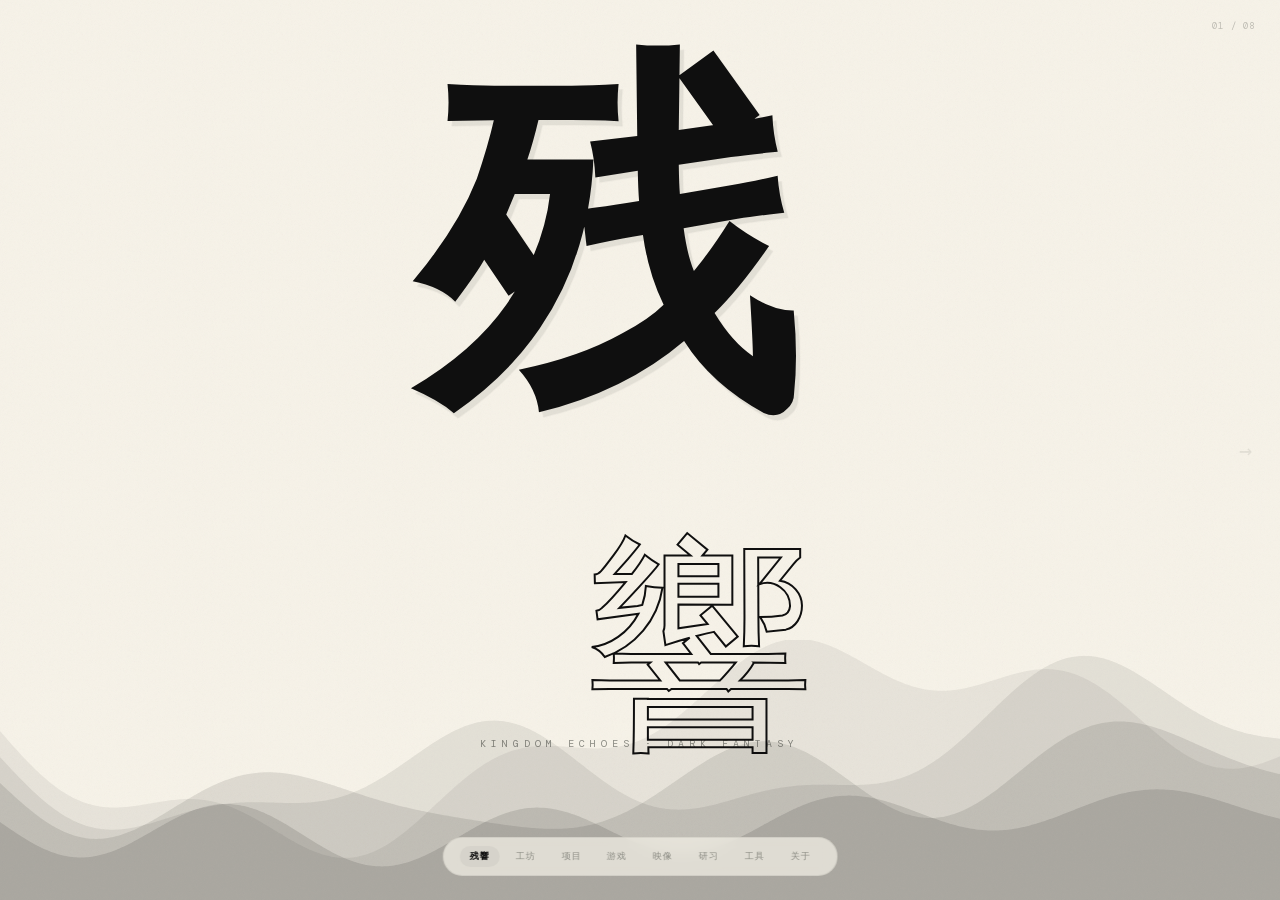
==== commit d99fe695: "整理 wxb.me 静态站点" ====
--- a/index.html
+++ b/index.html
@@ -2,11 +2,19 @@
 <html lang="zh-CN">
 <head><meta charset="UTF-8"><meta name="viewport" content="width=device-width,initial-scale=1.0"><title>Echoes Atelier</title>
 <style>
-@import url('https://fonts.googleapis.com/css2?family=Noto+Serif+SC:wght@200;300;400;600;700;900&family=DM+Mono:wght@300;400;500;700&family=Playfair+Display:ital,wght@0,400;0,700;0,900;1,400;1,700&display=swap');
+/* 自托管拉丁字体（无外部 CDN，国内外均可用）；中文用系统衬线栈 */
+@font-face{font-family:'DM Mono';font-style:normal;font-weight:300;font-display:swap;src:url(fonts/dmmono-300.woff2) format('woff2')}
+@font-face{font-family:'DM Mono';font-style:normal;font-weight:400;font-display:swap;src:url(fonts/dmmono-400.woff2) format('woff2')}
+@font-face{font-family:'DM Mono';font-style:normal;font-weight:500;font-display:swap;src:url(fonts/dmmono-500.woff2) format('woff2')}
+@font-face{font-family:'Playfair Display';font-style:italic;font-weight:400;font-display:swap;src:url(fonts/playfairdisplay-400i.woff2) format('woff2')}
+@font-face{font-family:'Playfair Display';font-style:italic;font-weight:700;font-display:swap;src:url(fonts/playfairdisplay-700i.woff2) format('woff2')}
+@font-face{font-family:'Playfair Display';font-style:normal;font-weight:400;font-display:swap;src:url(fonts/playfairdisplay-400.woff2) format('woff2')}
+@font-face{font-family:'Playfair Display';font-style:normal;font-weight:700;font-display:swap;src:url(fonts/playfairdisplay-700.woff2) format('woff2')}
+@font-face{font-family:'Playfair Display';font-style:normal;font-weight:900;font-display:swap;src:url(fonts/playfairdisplay-900.woff2) format('woff2')}
 :root{--ink:#0f0f0f;--paper:#f6f2e8;--red:#b83830;--grey:#8a8a82}
 *,*::before,*::after{margin:0;padding:0;box-sizing:border-box}
 html,body{height:100%;overflow:hidden;background:var(--paper)}
-body{font-family:'Noto Serif SC','Songti SC',serif;color:var(--ink);-webkit-font-smoothing:antialiased;user-select:none;-webkit-user-select:none}
+body{font-family:'Noto Serif SC','Source Han Serif SC','Noto Serif CJK SC','Songti SC','STSong','SimSun',serif;color:var(--ink);-webkit-font-smoothing:antialiased;user-select:none;-webkit-user-select:none}
 body::before{content:'';position:fixed;inset:0;z-index:0;pointer-events:none;opacity:.35;background-image:url("data:image/svg+xml,%3Csvg viewBox='0 0 256 256' xmlns='http://www.w3.org/2000/svg'%3E%3Cfilter id='n'%3E%3CfeTurbulence baseFrequency='0.7' numOctaves='3'/%3E%3C/filter%3E%3Crect width='100%25' height='100%25' filter='url(%23n)' opacity='0.1'/%3E%3C/svg%3E");background-size:200px;mix-blend-mode:multiply}
 #scroll{display:flex;height:100vh;overflow-x:auto;overflow-y:hidden;scroll-snap-type:x mandatory;scroll-behavior:smooth;scrollbar-width:none}
 #scroll::-webkit-scrollbar{display:none}
@@ -28,8 +36,8 @@
 .hero-tag{font-family:'DM Mono',monospace;font-size:10px;letter-spacing:.5em;color:var(--grey);margin-top:32px;text-transform:uppercase;display:block}
 
 .intro-wrap{display:grid;grid-template-columns:1fr 1fr;gap:100px;max-width:1100px;padding:0 80px;align-items:end}
-.intro-wrap h2{font-size:clamp(44px,7vw,80px);font-weight:700;line-height:1.05;letter-spacing:.02em;font-family:'Playfair Display','Noto Serif SC',serif}
-.intro-wrap h2 .cn{font-family:'Noto Serif SC',serif;display:block;font-size:clamp(28px,4vw,48px);font-weight:300;color:var(--grey);margin-top:4px}
+.intro-wrap h2{font-size:clamp(44px,7vw,80px);font-weight:700;line-height:1.05;letter-spacing:.02em;font-family:'Playfair Display','Noto Serif SC','Source Han Serif SC','Noto Serif CJK SC','Songti SC','STSong','SimSun',serif}
+.intro-wrap h2 .cn{font-family:'Noto Serif SC','Source Han Serif SC','Noto Serif CJK SC','Songti SC','STSong','SimSun',serif;display:block;font-size:clamp(28px,4vw,48px);font-weight:300;color:var(--grey);margin-top:4px}
 .intro-wrap p{font-size:15px;color:var(--grey);line-height:2.1;max-width:360px}
 .stat-grid{display:grid;grid-template-columns:1fr 1fr;text-align:center;margin-top:48px}
 .stat .val{font-family:'DM Mono',monospace;font-size:72px;font-weight:300;color:var(--red);line-height:1}
@@ -68,19 +76,12 @@
 .photo-cell:hover{transform:scale(1.08);z-index:10;box-shadow:0 16px 48px rgba(0,0,0,.15)}
 .photo-cell img{width:100%;height:100%;object-fit:cover;filter:grayscale(1) contrast(1.05);transition:all .7s}
 .photo-cell:hover img{filter:grayscale(0)}
-.photo-cell::after{content:attr(data-l);position:absolute;bottom:0;left:0;right:0;padding:12px;background:linear-gradient(transparent,rgba(0,0,0,.5));color:#fff;font-size:10px;font-weight:600;font-family:'Noto Serif SC',serif;letter-spacing:.04em;opacity:0;transition:opacity .4s}
+.photo-cell::after{content:attr(data-l);position:absolute;bottom:0;left:0;right:0;padding:12px;background:linear-gradient(transparent,rgba(0,0,0,.5));color:#fff;font-size:10px;font-weight:600;font-family:'Noto Serif SC','Source Han Serif SC','Noto Serif CJK SC','Songti SC','STSong','SimSun',serif;letter-spacing:.04em;opacity:0;transition:opacity .4s}
 .photo-cell:hover::after{opacity:1}
 @media(max-width:900px){.photo-grid{grid-template-columns:repeat(3,1fr);padding:0 40px}}
 
 .codex-wrap{max-width:800px;padding:0 80px;width:100%;text-align:center}
 .codex-head{font-family:'DM Mono',monospace;font-size:10px;letter-spacing:.5em;color:var(--grey);margin-bottom:40px;text-transform:uppercase}
-.codex-tabs{display:flex;gap:1px;margin-bottom:24px;justify-content:center}
-.codex-tab{font-family:var(--font-mono,'DM Mono',monospace);font-size:11px;letter-spacing:.15em;padding:10px 24px;cursor:pointer;background:none;border:1px solid rgba(0,0,0,.08);color:var(--grey);transition:all .4s;text-transform:uppercase}
-.codex-tab.on{color:var(--ink);border-color:var(--ink);background:rgba(0,0,0,.02)}
-.codex-tab:hover:not(.on){border-color:rgba(0,0,0,.15)}
-#kgBox{border:1px solid rgba(0,0,0,.06);height:360px;overflow:hidden;background:rgba(0,0,0,.01)}
-#kgBox svg{display:block}
-#kgLegend{display:flex;gap:20px;justify-content:center;margin-top:16px;font-family:'DM Mono',monospace;font-size:9px;color:var(--grey);letter-spacing:.1em}
 @media(max-width:768px){.codex-wrap{padding:0 40px}}
 
 .tools-wrap{max-width:900px;padding:0 80px;width:100%}
@@ -114,6 +115,119 @@
 .fade-in{opacity:0;transform:translateY(40px);transition:all .8s cubic-bezier(.16,1,.3,1)}
 .fade-in.show{opacity:1;transform:translateY(0)}
 .fade-in.d1{transition-delay:.08s}.fade-in.d2{transition-delay:.16s}.fade-in.d3{transition-delay:.24s}.fade-in.d4{transition-delay:.32s}
+
+/* ═══ Codex entry (panel 5) ═══ */
+.codex-sub{font-size:14px;color:var(--grey);line-height:1.9;margin:0 auto 40px;max-width:480px}
+.subj-grid{display:grid;grid-template-columns:1fr 1fr;gap:1px;max-width:680px;margin:0 auto}
+.subj-card{text-align:left;padding:26px 28px;border:1px solid rgba(0,0,0,.06);cursor:pointer;transition:all .5s cubic-bezier(.16,1,.3,1);position:relative;overflow:hidden;background:rgba(0,0,0,0)}
+.subj-card.soon{cursor:default;opacity:.5}
+.subj-card:not(.soon):hover{transform:translateY(-2px);background:rgba(0,0,0,.02);border-color:rgba(0,0,0,.16)}
+.subj-card .code{font-family:'DM Mono',monospace;font-size:9px;letter-spacing:.2em;color:var(--red);text-transform:uppercase}
+.subj-card.soon .code{color:var(--grey)}
+.subj-card h4{font-size:21px;font-weight:700;margin:8px 0 6px;letter-spacing:.03em}
+.subj-card .meta{font-family:'DM Mono',monospace;font-size:9px;letter-spacing:.12em;color:var(--grey)}
+.subj-card .go{font-family:'DM Mono',monospace;font-size:13px;color:var(--red);opacity:0;transform:translateX(-8px);transition:all .4s;position:absolute;right:24px;bottom:24px;font-weight:700}
+.subj-card:not(.soon):hover .go{opacity:1;transform:translateX(0)}
+@media(max-width:768px){.subj-grid{grid-template-columns:1fr}}
+
+/* ═══ Study Reader Overlay ═══ */
+#study{position:fixed;inset:0;z-index:400;background:var(--paper);display:none;flex-direction:column;user-select:text;-webkit-user-select:text}
+#study.on{display:flex}
+#study .sbar{display:flex;align-items:center;gap:14px;padding:13px 22px;border-bottom:1px solid rgba(0,0,0,.08);background:rgba(246,242,232,.92);backdrop-filter:blur(8px);flex:0 0 auto}
+#study .sbar .stitle{font-family:'Playfair Display',serif;font-size:19px;font-weight:700;letter-spacing:.04em}
+#study .sbar .stag{font-family:'DM Mono',monospace;font-size:9px;letter-spacing:.18em;color:var(--grey);text-transform:uppercase}
+#study .sbar .grow{flex:1}
+#study .sbar input{font-family:'Noto Serif SC','Source Han Serif SC','Noto Serif CJK SC','Songti SC','STSong','SimSun',serif;font-size:13px;padding:7px 14px;border:1px solid rgba(0,0,0,.12);border-radius:18px;background:rgba(255,255,255,.5);width:200px;outline:none;color:var(--ink)}
+#study .sbar input:focus{border-color:var(--ink);width:260px}
+#study .sclose{font-family:'DM Mono',monospace;font-size:20px;cursor:pointer;color:var(--grey);background:none;border:none;padding:2px 8px;line-height:1}
+#study .sclose:hover{color:var(--ink)}
+#study .sbody{flex:1;display:flex;overflow:hidden}
+#study .stree{width:288px;flex:0 0 288px;overflow-y:auto;border-right:1px solid rgba(0,0,0,.08);padding:14px 0 80px;background:rgba(0,0,0,.012)}
+#study .stree::-webkit-scrollbar{width:6px}#study .stree::-webkit-scrollbar-thumb{background:rgba(0,0,0,.12);border-radius:3px}
+.stabs{display:flex;gap:1px;padding:0 14px 10px;flex-wrap:wrap}
+.stab{font-family:'DM Mono',monospace;font-size:10px;letter-spacing:.08em;padding:7px 12px;cursor:pointer;background:none;border:1px solid rgba(0,0,0,.08);color:var(--grey);transition:all .3s}
+.stab.on{color:#fff;border-color:transparent}
+.sprog{padding:4px 18px 14px;font-family:'DM Mono',monospace;font-size:9px;color:var(--grey);letter-spacing:.08em}
+.sprog .bar{height:3px;background:rgba(0,0,0,.08);border-radius:2px;margin-top:6px;overflow:hidden}
+.sprog .bar i{display:block;height:100%;background:var(--red);width:0;transition:width .6s}
+.tchap{font-size:13px;font-weight:700;padding:11px 18px 6px;letter-spacing:.04em;color:var(--ink);cursor:pointer;display:flex;align-items:center;gap:7px}
+.tchap .ci{font-family:'DM Mono',monospace;font-size:8px;color:var(--grey);transition:transform .3s}
+.tchap.col .ci{transform:rotate(-90deg)}
+.tsec{font-family:'DM Mono',monospace;font-size:9px;letter-spacing:.12em;color:var(--grey);text-transform:uppercase;padding:9px 18px 3px}
+.tpt{font-size:13px;padding:6px 18px 6px 30px;cursor:pointer;color:var(--grey);transition:all .25s;display:flex;align-items:center;gap:7px;line-height:1.4;border-left:2px solid transparent}
+.tpt:hover{color:var(--ink);background:rgba(0,0,0,.02)}
+.tpt.on{color:var(--ink);font-weight:600;border-left-color:var(--red);background:rgba(184,56,48,.05)}
+.tpt .dot{width:5px;height:5px;border-radius:50%;flex:0 0 auto;background:rgba(0,0,0,.12)}
+.tpt.done .dot{background:#508860}
+.tpt.stub{opacity:.55}
+.thide{display:none}
+
+#study .sread{flex:1;overflow-y:auto;padding:48px 64px 120px}
+#study .sread::-webkit-scrollbar{width:8px}#study .sread::-webkit-scrollbar-thumb{background:rgba(0,0,0,.12);border-radius:4px}
+.rwrap{max-width:760px;margin:0 auto}
+.rcrumb{font-family:'DM Mono',monospace;font-size:9px;letter-spacing:.14em;color:var(--grey);text-transform:uppercase;margin-bottom:14px}
+.rhead{display:flex;align-items:baseline;gap:16px;flex-wrap:wrap;border-bottom:2px solid var(--ink);padding-bottom:18px;margin-bottom:8px}
+.rhead h1{font-size:32px;font-weight:700;letter-spacing:.02em;font-family:'Playfair Display','Noto Serif SC','Source Han Serif SC','Noto Serif CJK SC','Songti SC','STSong','SimSun',serif}
+.rfreq{font-family:'DM Mono',monospace;font-size:11px;color:var(--red);letter-spacing:.1em}
+.rtags{display:flex;gap:6px;flex-wrap:wrap;margin:14px 0 30px}
+.rtag{font-family:'DM Mono',monospace;font-size:9px;letter-spacing:.06em;color:var(--grey);border:1px solid rgba(0,0,0,.1);padding:3px 9px;border-radius:11px}
+.rsec{margin:30px 0}
+.rsec .rlabel{font-family:'DM Mono',monospace;font-size:10px;letter-spacing:.2em;color:var(--red);text-transform:uppercase;display:flex;align-items:center;gap:10px;margin-bottom:14px}
+.rsec .rlabel::after{content:'';flex:1;height:1px;background:rgba(0,0,0,.07)}
+.rsec.pit .rlabel{color:#9a6b00}.rsec.mn .rlabel{color:#508860}
+.rbody{font-size:15.5px;line-height:1.95;color:#262622}
+.rbody p{margin:0 0 14px}
+.rbody ul,.rbody ol{margin:0 0 14px;padding-left:22px}.rbody li{margin:5px 0;line-height:1.85}
+.rbody b,.rbody strong{font-weight:700;color:var(--ink)}
+.rbody h4{font-size:17px;font-weight:700;margin:26px 0 11px;color:var(--ink);letter-spacing:.02em;padding-left:12px;border-left:3px solid var(--red)}
+.rbody h4:first-child{margin-top:4px}
+.rbody h5{font-size:14.5px;font-weight:700;margin:18px 0 8px;color:#3a3a34}
+.rbody .lead{font-size:16.5px;line-height:2;color:#1a1a18}
+.rbody blockquote{margin:0 0 16px;padding:2px 0 2px 18px;border-left:3px solid rgba(0,0,0,.14);color:#55524a;font-style:normal}
+.rbody hr{border:none;border-top:1px dashed rgba(0,0,0,.12);margin:24px 0}
+.rbody .tip{background:rgba(80,136,96,.08);border-left:3px solid #508860;padding:12px 16px;border-radius:0 6px 6px 0;margin:0 0 16px}
+.rbody figure.rfig{margin:22px 0;padding:20px 16px 14px;border:1px solid rgba(0,0,0,.08);border-radius:10px;background:rgba(255,255,255,.45);text-align:center;overflow-x:auto}
+.rbody figure.rfig svg{max-width:100%;height:auto;display:inline-block}
+.rbody figure.rfig figcaption{font-family:'DM Mono',monospace;font-size:10.5px;letter-spacing:.06em;color:var(--grey);margin-top:12px;line-height:1.6}
+.rbody figure.rfig text{font-family:'DM Mono','Songti SC','SimSun',monospace}
+.rbody .animbox{margin:22px 0;padding:18px 16px 14px;border:1px solid rgba(0,0,0,.1);border-radius:10px;background:linear-gradient(180deg,rgba(184,56,48,.025),rgba(255,255,255,.4));text-align:center;overflow-x:auto}
+.rbody .animbox .stage{min-height:40px}
+.rbody .animbox svg{max-width:100%;height:auto}
+.rbody .animbox svg text{font-family:'DM Mono','Songti SC',monospace}
+.animctrl{display:flex;gap:9px;align-items:center;justify-content:center;margin-top:14px;flex-wrap:wrap}
+.animctrl button{font-family:'DM Mono',monospace;font-size:11px;letter-spacing:.05em;padding:6px 14px;border:1px solid rgba(0,0,0,.16);background:rgba(255,255,255,.6);border-radius:16px;cursor:pointer;color:var(--ink);transition:all .3s}
+.animctrl button:hover{border-color:var(--ink);background:#fff}
+.animctrl button.primary{background:var(--red);color:#fff;border-color:transparent}
+.animctrl .steplabel{font-family:'Noto Serif SC','Songti SC',serif;font-size:13px;color:var(--ink);min-width:190px;text-align:left;padding-left:6px}
+.animctrl .dots{display:flex;gap:5px}
+.animctrl .dots i{width:7px;height:7px;border-radius:50%;background:rgba(0,0,0,.14);transition:all .3s}
+.animctrl .dots i.on{background:var(--red);transform:scale(1.25)}
+.rbody .warn{background:rgba(154,107,0,.08);border-left:3px solid #9a6b00;padding:12px 16px;border-radius:0 6px 6px 0;margin:0 0 16px}
+.rbody code{font-family:'DM Mono',monospace;font-size:13px;background:rgba(0,0,0,.05);padding:1px 6px;border-radius:4px;color:var(--red)}
+.rbody pre{font-family:'DM Mono',monospace;font-size:12.5px;line-height:1.7;background:#1a1a18;color:#e8e3d6;padding:18px 20px;border-radius:8px;overflow-x:auto;margin:0 0 16px;white-space:pre}
+.rbody pre code{background:none;color:inherit;padding:0}
+.rbody table{border-collapse:collapse;width:100%;margin:0 0 16px;font-size:13.5px}
+.rbody th,.rbody td{border:1px solid rgba(0,0,0,.12);padding:8px 12px;text-align:left;line-height:1.6}
+.rbody th{background:rgba(0,0,0,.04);font-weight:700}
+.rbody .note{background:rgba(184,56,48,.05);border-left:3px solid var(--red);padding:12px 16px;border-radius:0 6px 6px 0;margin:0 0 16px}
+.rex{border:1px solid rgba(0,0,0,.1);border-radius:8px;padding:18px 20px;margin:0 0 16px;background:rgba(255,255,255,.4)}
+.rex .q{font-weight:600;margin-bottom:10px;color:var(--ink)}
+.rex .toggle{font-family:'DM Mono',monospace;font-size:10px;letter-spacing:.1em;color:var(--red);cursor:pointer;background:none;border:1px dashed rgba(184,56,48,.4);padding:5px 12px;border-radius:14px}
+.rex .ans{margin-top:14px;padding-top:14px;border-top:1px dashed rgba(0,0,0,.12);display:none}
+.rex.open .ans{display:block}.rex.open .toggle{display:none}
+.pitlist li{margin:7px 0}
+.rnav{display:flex;justify-content:space-between;gap:16px;margin-top:50px;border-top:1px solid rgba(0,0,0,.08);padding-top:24px}
+.rnav button{font-family:'Noto Serif SC','Source Han Serif SC','Noto Serif CJK SC','Songti SC','STSong','SimSun',serif;font-size:13px;color:var(--ink);background:none;border:1px solid rgba(0,0,0,.12);padding:12px 20px;border-radius:8px;cursor:pointer;transition:all .3s;max-width:46%;text-align:left}
+.rnav button:hover:not(:disabled){border-color:var(--ink);background:rgba(0,0,0,.02)}
+.rnav button:disabled{opacity:.3;cursor:default}
+.rnav .nlabel{font-family:'DM Mono',monospace;font-size:8px;letter-spacing:.15em;color:var(--grey);display:block;margin-bottom:3px}
+.rdone{display:inline-flex;align-items:center;gap:8px;font-family:'DM Mono',monospace;font-size:11px;letter-spacing:.08em;color:var(--grey);cursor:pointer;border:1px solid rgba(0,0,0,.12);padding:8px 16px;border-radius:18px;transition:all .3s;user-select:none}
+.rdone:hover{border-color:var(--ink)}
+.rdone.on{background:#508860;color:#fff;border-color:transparent}
+.rstub{text-align:center;color:var(--grey);padding:40px 0}
+.rstub .big{font-size:40px;opacity:.3}
+@media(max-width:768px){#study .stree{position:absolute;left:0;top:53px;bottom:0;z-index:5;box-shadow:4px 0 24px rgba(0,0,0,.1);transform:translateX(-100%);transition:transform .4s}#study.tree-open .stree{transform:translateX(0)}#study .sread{padding:28px 22px 100px}.smenu{display:inline-flex!important}}
+.smenu{display:none;font-size:18px;background:none;border:none;cursor:pointer;color:var(--ink)}
 </style></head>
 <body>
 
@@ -134,8 +248,8 @@
 <!-- 4: PHOTOS -->
 <div class="panel" id="p4"><div class="photo-grid" id="photoWall"></div><div class="arrow">→</div></div>
 
-<!-- 5: CODEX -->
-<div class="panel" id="p5"><div class="codex-wrap"><div class="codex-head fade-in">Codex · 知识图谱</div><div class="codex-tabs fade-in d1"><button class="codex-tab on" onclick="switchKG('408',this)">计算机 408</button><button class="codex-tab" onclick="switchKG('cet',this)">英语 CET</button></div><div id="kgBox" class="fade-in d2"></div><div id="kgLegend"></div></div><div class="arrow">→</div></div>
+<!-- 5: CODEX / 研习 -->
+<div class="panel" id="p5"><div class="codex-wrap"><div class="codex-head fade-in">Codex · 研习 · 自学库</div><p class="codex-sub fade-in d1">把每一个考点单独展开了讲——考纲骨架、原理例题、实战模拟、抢分技巧与记忆口诀。点开任一科目，进入全屏研习阅读器。</p><div class="subj-grid fade-in d2" id="subjGrid"></div></div><div class="arrow">→</div></div>
 
 <!-- 6: TOOLS -->
 <div class="panel" id="p6"><div class="tools-wrap"><div class="tools-head fade-in">Workshop · 工具箱</div><div class="fade-in d1" id="toolsBox"></div></div><div class="arrow">→</div></div>
@@ -151,11 +265,26 @@
 <nav id="nav"></nav>
 <div id="lb"><div class="x" onclick="clb()">×</div><div class="nav prev" onclick="event.stopPropagation();pp()">‹</div><img id="lbImg" onclick="event.stopPropagation()"><div class="nav next" onclick="event.stopPropagation();np()">›</div></div>
 
+<!-- 研习 Reader -->
+<div id="study">
+  <div class="sbar">
+    <button class="smenu" onclick="document.getElementById('study').classList.toggle('tree-open')">☰</button>
+    <span class="stitle">研习</span><span class="stag">11408 / CET · Self-study Codex</span>
+    <span class="grow"></span>
+    <input id="sSearch" placeholder="搜索考点…" oninput="studySearch(this.value)">
+    <button class="sclose" onclick="closeStudy()">×</button>
+  </div>
+  <div class="sbody">
+    <div class="stree"><div class="stabs" id="sTabs"></div><div class="sprog" id="sProg"></div><div id="sTreeBody"></div></div>
+    <div class="sread"><div class="rwrap" id="sRead"></div></div>
+  </div>
+</div>
+
 <script>
 // ═══ Panel counter top-right ═══
 (function(){var idx=document.getElementById('panelIdx');document.getElementById('scroll').addEventListener('scroll',function(){var i=Math.round(this.scrollLeft/innerWidth)+1;idx.textContent=(i<10?'0':'')+i+' / 08'})})();
 // ═══ Nav with text labels ═══
-(function(){var labels=['残響','工坊','项目','游戏','映像','研习','工具','关于'],n=document.getElementById('nav'),ps=document.querySelectorAll('.panel');ps.forEach(function(p,i){var b=document.createElement('button');b.textContent=labels[i]||i;if(i===0)b.className='active';b.onclick=function(){p.scrollIntoView({behavior:'smooth',block:'nearest',inline:'start'})};n.appendChild(b)});document.getElementById('scroll').addEventListener('scroll',function(){var idx=Math.round(this.scrollLeft/innerWidth);document.querySelectorAll('#nav button').forEach(function(b,i){b.classList.toggle('active',i===idx)});if(idx>=5&&!window._kgInit){window._kgInit=!0;switchKG('408')}})})();
+(function(){var labels=['残響','工坊','项目','游戏','映像','研习','工具','关于'],n=document.getElementById('nav'),ps=document.querySelectorAll('.panel');ps.forEach(function(p,i){var b=document.createElement('button');b.textContent=labels[i]||i;if(i===0)b.className='active';b.onclick=function(){p.scrollIntoView({behavior:'smooth',block:'nearest',inline:'start'})};n.appendChild(b)});document.getElementById('scroll').addEventListener('scroll',function(){var idx=Math.round(this.scrollLeft/innerWidth);document.querySelectorAll('#nav button').forEach(function(b,i){b.classList.toggle('active',i===idx)})})})();
 
 // ═══ Hero parallax ═══
 (function(){var z=document.getElementById('zan'),x=document.getElementById('xiang');if(!z||!x)return;document.addEventListener('mousemove',function(e){var mx=(e.clientX/innerWidth-.5)*80,my=(e.clientY/innerHeight-.5)*80;z.style.transform='translate('+mx+'px,'+my+'px) scale('+(1+Math.abs(mx)/800)+')';z.style.filter='drop-shadow('+(8+mx/10)+'px '+(12+my/6)+'px 0px rgba(15,15,15,'+(.06+Math.abs(mx)/2000)+'))';x.style.transform='translate('+(-mx*2.5)+'px,'+(-my*2.5)+'px)';x.style.letterSpacing=(.25+Math.abs(mx)/400)+'em'})})();
@@ -223,27 +352,22 @@
 function np(){_px=(_px+1)%_ps.length;document.getElementById('lbImg').src=_ps[_px].s}
 document.addEventListener('keydown',function(e){if(!document.getElementById('lb').classList.contains('on'))return;if(e.key==='Escape')clb();if(e.key==='ArrowLeft')pp();if(e.key==='ArrowRight')np()});
 
-// ═══ Knowledge Graph ═══
-var _kg='408',_kgInit=!1;
-function switchKG(t,btn){_kg=t;drawKG();if(btn){document.querySelectorAll('.codex-tab').forEach(function(b){b.classList.remove('on')});btn.classList.add('on')}}
-function drawKG(){
-  var c=document.getElementById('kgBox'),l=document.getElementById('kgLegend');if(!c)return;c.innerHTML='';l.innerHTML='';
-  var d=_kg==='cet'?getCET():get408();l.innerHTML=d.cats.map(function(cat){return'<span style="display:inline-flex;align-items:center;gap:6px"><span style="width:8px;height:8px;background:'+cat.c+'"></span>'+cat.n+'</span>'}).join('');
-  var w=c.clientWidth||700,h=360,cx=w/2,cy=h/2,ns=d.nodes.map(function(n){return Object.assign({},n,{x:cx+(Math.random()-.5)*160,y:cy+(Math.random()-.5)*120})});
-  ns.forEach(function(n){if(n.id===_kg||n.id==='cet'){n.x=cx;n.y=cy;n.fixed=1}});
-  for(var s=0;s<80;s++){for(var i=0;i<ns.length;i++)for(var j=i+1;j<ns.length;j++){var dx=ns[j].x-ns[i].x,dy=ns[j].y-ns[i].y,dist=Math.sqrt(dx*dx+dy*dy)||1;if(ns[i].fixed||ns[j].fixed)continue;var f=180/(dist*dist);ns[i].x-=dx/dist*f*.5;ns[i].y-=dy/dist*f*.5;ns[j].x+=dx/dist*f*.5;ns[j].y+=dy/dist*f*.5}d.links.forEach(function(lk){var s=ns.find(function(n){return n.id===lk.source}),t=ns.find(function(n){return n.id===lk.target});if(!s||!t||s.fixed||t.fixed)return;var dx=t.x-s.x,dy=t.y-s.y,dist=Math.sqrt(dx*dx+dy*dy)||1,td=lk.dist||45,f=(dist-td)*.02;s.x+=dx/dist*f;s.y+=dy/dist*f;t.x-=dx/dist*f;t.y-=dy/dist*f});ns.forEach(function(n){if(!n.fixed){n.x+=(cx-n.x)*.005;n.y+=(cy-n.y)*.005}})}
-  var svg=document.createElementNS('http://www.w3.org/2000/svg','svg');svg.setAttribute('viewBox','0 0 '+w+' '+h);svg.style.width='100%';svg.style.height=h+'px';c.appendChild(svg);var g=document.createElementNS('http://www.w3.org/2000/svg','g');svg.appendChild(g);
-  d.links.forEach(function(lk){var s=ns.find(function(n){return n.id===lk.source}),t=ns.find(function(n){return n.id===lk.target});if(!s||!t)return;var line=document.createElementNS('http://www.w3.org/2000/svg','line');line.setAttribute('x1',s.x);line.setAttribute('y1',s.y);line.setAttribute('x2',t.x);line.setAttribute('y2',t.y);line.setAttribute('stroke','rgba(15,15,15,.06)');line.setAttribute('stroke-width','1');g.appendChild(line)});
-  ns.forEach(function(n){var c=document.createElementNS('http://www.w3.org/2000/svg','circle');c.setAttribute('cx',n.x);c.setAttribute('cy',n.y);c.setAttribute('r',n.r||11);c.setAttribute('fill',n.color||'rgba(0,0,0,0)');c.setAttribute('stroke','rgba(15,15,15,.15)');c.setAttribute('stroke-width','1.5');c.style.cursor='pointer';c.style.transition='all .3s';if(n.desc){var tt=document.createElementNS('http://www.w3.org/2000/svg','title');tt.textContent=n.desc;c.appendChild(tt)}c.addEventListener('mouseenter',function(){c.setAttribute('stroke','rgba(15,15,15,.4)');c.setAttribute('stroke-width','2.5')});c.addEventListener('mouseleave',function(){c.setAttribute('stroke','rgba(15,15,15,.15)');c.setAttribute('stroke-width','1.5')});g.appendChild(c);var t=document.createElementNS('http://www.w3.org/2000/svg','text');t.setAttribute('x',n.x);t.setAttribute('y',n.y+3);t.setAttribute('text-anchor','middle');t.setAttribute('fill','#0f0f0f');t.setAttribute('font-size',(n.fs||10)+'px');t.setAttribute('font-family','Noto Serif SC,serif');t.style.cursor='pointer';t.textContent=n.label;g.appendChild(t)})
-}
-function get408(){var C={ds:'#508860',co:'#887028',os:'#c4a148',cn:'#b83830'};return{nodes:[{id:'408',label:'408',r:20,color:'transparent',fs:13,desc:'计算机统考 · 数据结构+组成原理+OS+网络'},{id:'ds',label:'数据结构',r:16,color:'transparent',fs:11,desc:'线性表·栈·队列·树·图·查找·排序'},{id:'a1',label:'线性表',r:9,color:'transparent'},{id:'a2',label:'树',r:9,color:'transparent'},{id:'a3',label:'图',r:9,color:'transparent'},{id:'a4',label:'查找',r:9,color:'transparent'},{id:'a5',label:'排序',r:9,color:'transparent'},{id:'co',label:'组成原理',r:16,color:'transparent',fs:11,desc:'数据表示·存储器·指令系统·CPU·总线'},{id:'b1',label:'数据表示',r:9,color:'transparent'},{id:'b2',label:'存储器',r:9,color:'transparent'},{id:'b3',label:'指令',r:9,color:'transparent'},{id:'b4',label:'CPU',r:9,color:'transparent'},{id:'b5',label:'总线',r:9,color:'transparent'},{id:'os',label:'操作系统',r:16,color:'transparent',fs:11,desc:'进程管理·内存管理·文件系统·I/O'},{id:'c1',label:'进程',r:9,color:'transparent'},{id:'c2',label:'内存',r:9,color:'transparent'},{id:'c3',label:'文件',r:9,color:'transparent'},{id:'c4',label:'IO',r:9,color:'transparent'},{id:'cn',label:'网络',r:16,color:'transparent',fs:11,desc:'物理层·链路层·网络层·传输层·应用层'},{id:'d1',label:'物理层',r:9,color:'transparent'},{id:'d2',label:'数据链路',r:9,color:'transparent'},{id:'d3',label:'网络层',r:9,color:'transparent'},{id:'d4',label:'传输层',r:9,color:'transparent'},{id:'d5',label:'应用层',r:9,color:'transparent'}],links:[{source:'408',target:'ds'},{source:'408',target:'co'},{source:'408',target:'os'},{source:'408',target:'cn'},{source:'ds',target:'a1'},{source:'ds',target:'a2'},{source:'ds',target:'a3'},{source:'ds',target:'a4'},{source:'ds',target:'a5'},{source:'co',target:'b1'},{source:'co',target:'b2'},{source:'co',target:'b3'},{source:'co',target:'b4'},{source:'co',target:'b5'},{source:'os',target:'c1'},{source:'os',target:'c2'},{source:'os',target:'c3'},{source:'os',target:'c4'},{source:'cn',target:'d1'},{source:'cn',target:'d2'},{source:'cn',target:'d3'},{source:'cn',target:'d4'},{source:'cn',target:'d5'}],cats:[{n:'数据结构',c:C.ds},{n:'组成原理',c:C.co},{n:'操作系统',c:C.os},{n:'网络',c:C.cn}]}}
-function getCET(){var C={c4:'#508860',c6:'#887028'};return{nodes:[{id:'cet',label:'CET',r:20,color:'transparent',fs:13,desc:'大学英语四级·六级考试'},{id:'c4',label:'四级',r:16,color:'transparent',fs:11,desc:'CET-4 · 听力·阅读·写作·翻译·词汇'},{id:'e1',label:'听力',r:9,color:'transparent'},{id:'e2',label:'阅读',r:9,color:'transparent'},{id:'e3',label:'写作',r:9,color:'transparent'},{id:'e4',label:'翻译',r:9,color:'transparent'},{id:'e5',label:'词汇',r:9,color:'transparent'},{id:'c6',label:'六级',r:16,color:'transparent',fs:11,desc:'CET-6 · 听力·阅读·写作·翻译·词汇'},{id:'f1',label:'听力',r:9,color:'transparent'},{id:'f2',label:'阅读',r:9,color:'transparent'},{id:'f3',label:'写作',r:9,color:'transparent'},{id:'f4',label:'翻译',r:9,color:'transparent'},{id:'f5',label:'词汇',r:9,color:'transparent'}],links:[{source:'cet',target:'c4'},{source:'cet',target:'c6'},{source:'c4',target:'e1'},{source:'c4',target:'e2'},{source:'c4',target:'e3'},{source:'c4',target:'e4'},{source:'c4',target:'e5'},{source:'c6',target:'f1'},{source:'c6',target:'f2'},{source:'c6',target:'f3'},{source:'c6',target:'f4'},{source:'c6',target:'f5'},{source:'e5',target:'f5',dist:65}],cats:[{n:'CET-4',c:C.c4},{n:'CET-6',c:C.c6}]}}
 
 // ═══ Tools ═══
 (function(){var rows=[[{i:'🐙',n:'GitHub',d:'code',u:'https://github.com'},{i:'🖥️',n:'VS Code',d:'editor',u:'https://code.visualstudio.com'},{i:'⚡',n:'Vite',d:'build',u:'https://vitejs.dev'},{i:'▲',n:'Vercel',d:'deploy',u:'https://vercel.com'}],[{i:'📘',n:'LeetCode',d:'practice',u:'https://leetcode.cn'},{i:'🎓',n:'MOOC',d:'courses',u:'https://icourse163.org'},{i:'🧮',n:'VisuAlgo',d:'algorithms',u:'https://visualgo.net'},{i:'📚',n:'MDN',d:'docs',u:'https://developer.mozilla.org'}],[{i:'🎨',n:'Dribbble',d:'inspiration',u:'https://dribbble.com'},{i:'🖼️',n:'Unsplash',d:'photos',u:'https://unsplash.com'},{i:'🌈',n:'Coolors',d:'palettes',u:'https://coolors.co'},{i:'📐',n:'Figma',d:'design',u:'https://figma.com'}]];var g=document.getElementById('toolsBox'),h='';for(var r=0;r<rows.length;r++){h+='<div class=tool-row>';for(var c=0;c<rows[r].length;c++){var t=rows[r][c];h+='<a class=tool-item href='+t.u+' target=_blank><span class=ti>'+t.i+'</span><span class=tn>'+t.n+'</span><span class=td>'+t.d+'</span></a>'}h+='</div>'}g.innerHTML=h})();
 
 // Init
-(function(){document.querySelectorAll('.fade-in').forEach(function(e,i){if(e.closest('#p0')||e.closest('#p1')||e.closest('#p2')||e.closest('#p3')||e.closest('#p4'))e.classList.add('show')})})();
+(function(){
+  function reveal(p){if(p)p.querySelectorAll('.fade-in').forEach(function(e){e.classList.add('show')})}
+  var ps=document.querySelectorAll('.panel');
+  reveal(ps[0]);// hero immediately
+  // reveal each panel's fade-ins when it scrolls into view
+  var sc=document.getElementById('scroll');
+  function check(){var idx=Math.round(sc.scrollLeft/innerWidth);reveal(ps[idx])}
+  sc.addEventListener('scroll',check);
+  // safety net: if no scroll happens, reveal everything after a moment
+  setTimeout(function(){ps.forEach(reveal)},2500);
+})();
 
 // ═══ Keyboard Nav ═══
 document.addEventListener('keydown',function(e){if(document.getElementById('lb').classList.contains('on'))return;var s=document.getElementById('scroll'),idx=Math.round(s.scrollLeft/innerWidth),ps=document.querySelectorAll('.panel');if(e.key==='ArrowRight'||e.key==='ArrowDown'){idx=Math.min(idx+1,ps.length-1);ps[idx].scrollIntoView({behavior:'smooth',block:'nearest',inline:'start'})}if(e.key==='ArrowLeft'||e.key==='ArrowUp'){idx=Math.max(idx-1,0);ps[idx].scrollIntoView({behavior:'smooth',block:'nearest',inline:'start'})}});
@@ -251,5 +375,5164 @@
 // ═══ Back-to-Hero Button ═══
 (function(){var b=document.createElement('button');b.textContent='↑';b.style.cssText='position:fixed;bottom:24px;left:24px;z-index:100;width:36px;height:36px;border-radius:50%;border:1px solid rgba(0,0,0,.1);background:rgba(246,242,232,.7);backdrop-filter:blur(8px);cursor:pointer;font-size:16px;color:var(--grey);transition:all .4s;opacity:0;pointer-events:none';b.onclick=function(){document.getElementById('p0').scrollIntoView({behavior:'smooth',block:'nearest',inline:'start'})};document.body.appendChild(b);document.getElementById('scroll').addEventListener('scroll',function(){var show=this.scrollLeft>innerWidth*.5;b.style.opacity=show?'1':'0';b.style.pointerEvents=show?'auto':'none'})})();
 </script>
+<script>
+/* ════════════════════════════════════════════════════════════
+   研习 · 11408 自学知识库
+   数据模型: subjects → chapters → secs(节) → pts(考点)
+   每个考点字段:
+     id   唯一标识(用于"已学"记录与跳转)
+     t    标题
+     freq 考频(★ 越多越高频)
+     tags 关键词(供搜索)
+     concept  概念详解 · 原理 (HTML)
+     visual   公式 · 代码 · 图示 (HTML, 可含 LaTeX \( \) \[ \])
+     examples 例题/真题 [{q:题干HTML, a:解析HTML}]
+     pits     易错点 [字符串/HTML]
+     mn       记忆技巧 (HTML)
+     todo     若考点尚未展开, 列出计划提纲(数组)
+   —— 用 R`` (String.raw) 包裹任何含反斜杠的 LaTeX, 保证转义正确
+   ════════════════════════════════════════════════════════════ */
+var R = String.raw;
+
+window.STUDY = {
+subjects: [
+
+/* ═══════════════════════════ 408 专业课 ═══════════════════════════ */
+{
+  id:'408', code:'408', name:'计算机 408', color:'#b83830',
+  chapters:[
+
+  /* ───────── 数据结构 ───────── */
+  { id:'ds', name:'数据结构', secs:[
+
+    { id:'ds-intro', name:'绪论 · 算法分析', pts:[
+      {
+        id:'ds-complexity', t:'时间复杂度与空间复杂度', freq:'★★★★☆',
+        tags:['大O','渐进','复杂度','递归','主定理'],
+        concept:R`
+          <p class="lead">算法分析回答一个朴素的问题：当数据规模变大，这个算法会<b>慢成什么样</b>？这一节是整门数据结构的"度量衡"——后面比较任何两种数据结构或算法，比的都是这里定义的复杂度。务必把它彻底吃透，而不是背几个 \(O(\cdot)\) 符号。</p>
+
+          <h4>一、为什么不用"秒"来衡量</h4>
+          <p>同一个算法，在你的笔记本和在超算上跑出的秒数天差地别；换种编程语言、开不开编译优化，结果又不同。秒数依赖<b>机器、语言、实现细节</b>，不能用来客观比较"算法本身的好坏"。</p>
+          <p>于是我们改为统计<b>基本操作（最核心、执行次数最多的那一句）的执行次数</b>，把它写成关于问题规模 \(n\) 的函数 \(T(n)\)。比如排序里的"比较"、查找里的"关键字比较"。\(T(n)\) 只和算法逻辑与输入规模有关，与机器无关——这才是可比较的量。</p>
+
+          <h4>二、为什么只保留"最高阶项"</h4>
+          <p>假设某算法 \(T(n)=3n^2+5n+100\)。当 \(n=10\)，三项分别是 300、50、100，低阶项还挺显眼；但当 \(n=10^6\)，\(3n^2\) 是 \(3\times10^{12}\)，而 \(5n+100\) 才五百万——<b>低阶项和常数系数的贡献被彻底淹没</b>。</p>
+          <p>我们关心的是 \(n\to\infty\) 时的<b>增长趋势</b>，所以做两步简化：① 去掉低阶项；② 去掉最高阶项的系数。\(3n^2+5n+100\) 就简化成 \(n^2\) 这个"增长率代表"，记作 \(O(n^2)\)。这就是<b>渐进分析</b>的核心思想：抓主要矛盾。</p>
+
+          <h4>三、三种渐进记号的精确含义</h4>
+          <p>很多人只会用 \(O\)，但三种界各有定义，选择题专爱在这里设坑：</p>
+          <ul>
+            <li><b>\(O\)（大O，渐进上界）</b>：存在常数 \(c>0,\ n_0\)，使 \(n\ge n_0\) 时 \(T(n)\le c\,f(n)\)。意思是"<b>增长不快于</b> \(f(n)\)"，是天花板。</li>
+            <li><b>\(\Omega\)（大Ω，渐进下界）</b>：\(T(n)\ge c\,f(n)\)，"<b>增长不慢于</b> \(f(n)\)"，是地板。</li>
+            <li><b>\(\Theta\)（大Θ，紧确界）</b>：同时是上界和下界，"<b>增长恰好同阶</b>"，最精确。\(T(n)=\Theta(f)\) ⟺ \(T(n)=O(f)\) 且 \(T(n)=\Omega(f)\)。</li>
+          </ul>
+          <blockquote>注意 \(O\) 只是"不超过"：说冒泡排序是 \(O(n^3)\) 在数学上<b>也对</b>（确实没超过 \(n^3\)），只是不够紧。所以严谨表述常用 \(\Theta\)。考研选择题若不特别说明，"时间复杂度"默认问<b>最坏情况下的紧界</b>。</blockquote>
+
+          <h4>四、最好 / 最坏 / 平均情况</h4>
+          <p>同一算法对不同输入，执行次数可能不同。以在长度 n 的无序表中顺序查找某值为例：</p>
+          <ul>
+            <li><b>最好情况</b>：第一个就是 ⇒ 1 次 ⇒ \(O(1)\)；</li>
+            <li><b>最坏情况</b>：最后一个或不存在 ⇒ n 次 ⇒ \(O(n)\)；</li>
+            <li><b>平均情况</b>：等概率假设下平均比较 \(\frac{n+1}{2}\) 次 ⇒ \(O(n)\)。</li>
+          </ul>
+          <p>工程上最关心<b>最坏情况</b>（给出性能保证的上限），其次是平均情况（反映典型表现）。最好情况几乎没参考价值。</p>
+
+          <h4>五、空间复杂度，以及递归的"隐藏开销"</h4>
+          <p>空间复杂度 \(S(n)\) 统计算法运行时<b>额外</b>占用的存储（不含输入本身）随 n 的增长。原地算法（如冒泡、堆排序）只用常数个辅助变量，是 \(O(1)\)；归并排序需要一个等长辅助数组，是 \(O(n)\)。</p>
+          <p class="warn"><b>递归的空间复杂度极易算错</b>：它由<b>递归调用栈的最大深度</b>决定，而不是调用的总次数。例如朴素递归求斐波那契，调用总次数高达 \(O(2^n)\)（时间复杂度），但任意时刻栈里最多只有一条从根到叶的路径，深度 \(O(n)\)，所以<b>空间复杂度只有 \(O(n)\)</b>。"时间指数、空间线性"是这一考点的经典反差。</p>`,
+        visual:R`
+          <h4>复杂度"天梯"与增长率直观感受</h4>
+          <p>常见量级由小到大，务必背熟：</p>
+          \[ O(1) < O(\log n) < O(n) < O(n\log n) < O(n^2) < O(n^3) < O(2^n) < O(n!) \]
+          <p>抽象的大小关系，用具体数字一看就懂（设每次基本操作 1 纳秒）：</p>
+          <table>
+            <tr><th>\(n\)</th><th>\(\log n\)</th><th>\(n\)</th><th>\(n\log n\)</th><th>\(n^2\)</th><th>\(2^n\)</th></tr>
+            <tr><td>10</td><td>3.3</td><td>10</td><td>33</td><td>100</td><td>1024</td></tr>
+            <tr><td>100</td><td>6.6</td><td>100</td><td>664</td><td>1万</td><td>\(10^{30}\)</td></tr>
+            <tr><td>1000</td><td>10</td><td>1000</td><td>1万</td><td>100万</td><td>天文数字</td></tr>
+          </table>
+          <p>可见 \(2^n\) 在 \(n=100\) 就已经是"算到宇宙毁灭也算不完"——所以指数级算法基本等于"不可用"，这也是为什么 NP 难问题让人头疼。</p>
+
+          <h4>循环结构的复杂度——三种典型模式</h4>
+          <table>
+            <tr><th>代码特征</th><th>复杂度</th><th>原因</th></tr>
+            <tr><td>循环变量 <code>+1</code> 递增</td><td>\(O(n)\)</td><td>线性次数</td></tr>
+            <tr><td>循环变量 <code>×2</code> / <code>÷2</code></td><td>\(O(\log n)\)</td><td>翻倍/折半，对数次</td></tr>
+            <tr><td>k 层独立嵌套（各跑 n）</td><td>\(O(n^k)\)</td><td>次数相乘</td></tr>
+          </table>
+          <p class="tip"><b>速判口诀</b>：循环变量做<b>加减</b> → 线性；做<b>乘除</b> → 对数；嵌套循环把各层次数<b>相乘</b>；顺序的代码段取<b>最大</b>的那段。</p>
+
+          <h4>递归式求解（一）：递归树法</h4>
+          <p>把递归展开成一棵树，每层的"非递归代价"加起来，再乘以层数。以归并排序 \(T(n)=2T(n/2)+cn\) 为例：</p>
+          <pre><code>          cn            ← 第0层: 代价 cn
+        /    \
+     cn/2    cn/2        ← 第1层: 合计 cn
+     / \      / \
+  cn/4 cn/4 cn/4 cn/4    ← 第2层: 合计 cn
+     ......              ← 每层合计都是 cn</code></pre>
+          <p>每层总代价都是 \(cn\)，规模每层折半 ⇒ 共 \(\log_2 n\) 层，故 \(T(n)=cn\cdot\log_2 n=\Theta(n\log n)\)。递归树法直观，适合不规则递归。</p>
+
+          <h4>递归式求解（二）：主定理（套公式）</h4>
+          <p>对形如 \(T(n)=a\,T(n/b)+f(n)\)（\(a\ge1,\ b>1\)）的递归，比较 \(f(n)\) 与"递归代价" \(n^{\log_b a}\)：</p>
+          <ul>
+            <li>\(f(n)\) 比 \(n^{\log_b a}\) <b>小</b>（递归占主导）⇒ \(T(n)=\Theta(n^{\log_b a})\)；</li>
+            <li>两者<b>同阶</b> ⇒ \(T(n)=\Theta(n^{\log_b a}\log n)\)；</li>
+            <li>\(f(n)\) 比 \(n^{\log_b a}\) <b>大</b>（合并占主导，且满足正则条件）⇒ \(T(n)=\Theta(f(n))\)。</li>
+          </ul>
+          <p>验证归并排序：\(a=2,b=2\Rightarrow n^{\log_2 2}=n^1=n\)，而 \(f(n)=cn\) 与 \(n\) 同阶 ⇒ 第二种情况 ⇒ \(\Theta(n\log n)\)，与递归树法结果一致。</p>`,
+        examples:[
+          { q:R`<b>(基础·对数型)</b> 分析时间复杂度：<pre><code>i = 1;
+while (i <= n)
+    i = i * 2;</code></pre>`,
+            a:R`<p>循环变量 <code>i</code> 每轮<b>翻倍</b>：取值 \(1,2,4,8,\dots,2^k\)。循环在 \(2^k>n\) 时终止，即 \(k>\log_2 n\)，约执行 \(\log_2 n\) 次。</p><p>故时间复杂度 \(\Theta(\log n)\)。<b>记住：变量做乘除（而非加减）几乎一定是对数级。</b>若改成 <code>i=i*3</code>，则是 \(\log_3 n\)，但 \(O\) 不写底数（换底只差常数）。</p>` },
+          { q:R`<b>(进阶·求和)</b> 求 <code>x++</code> 的执行次数与复杂度：<pre><code>for (i = 1; i <= n; i++)
+    for (j = 1; j <= i; j++)
+        x++;</code></pre>`,
+            a:R`<p>内层随 i 变化：\(i=1\) 跑 1 次、\(i=2\) 跑 2 次……\(i=n\) 跑 n 次。总次数为等差数列求和：</p>\[ 1+2+\dots+n=\frac{n(n+1)}{2}=\frac{n^2}{2}+\frac{n}{2}. \]<p>去掉系数与低阶项 ⇒ \(\Theta(n^2)\)。<b>这类"内层上限依赖外层变量"的循环，要老实求和，不能简单说成 \(n\times n\)（虽然量级恰好也是 \(n^2\)，但次数差一倍）。</b></p>` },
+          { q:R`<b>(陷阱·嵌套对数)</b> 分析：<pre><code>for (i = 1; i <= n; i++)
+    for (j = 1; j <= n; j = j * 2)
+        x++;</code></pre>`,
+            a:R`<p>外层线性 n 次；内层 j 翻倍 ⇒ \(\log_2 n\) 次。两层独立，次数相乘：</p>\[ T(n)=n\cdot\log_2 n=\Theta(n\log n). \]<p><b>不能因为是"双重循环"就条件反射写 \(O(n^2)\)</b>——内层是对数型，整体是 \(n\log n\)。这正是选择题最爱挖的坑。</p>` },
+          { q:R`<b>(综合·递归)</b> 用主定理求 \(T(n)=2T(n/2)+O(1)\) 的复杂度（如二叉树结点计数）。`,
+            a:R`<p>\(a=2,b=2\Rightarrow n^{\log_2 2}=n\)。而 \(f(n)=O(1)\) 比 \(n\) <b>小</b> ⇒ 第一种情况（递归占主导）⇒ \(T(n)=\Theta(n)\)。</p><p>直觉验证：遍历一棵 n 个结点的二叉树，每个结点访问一次，正好 \(\Theta(n)\)。<b>对比记忆：合并代价 \(O(n)\) 的（归并）是 \(n\log n\)，合并代价 \(O(1)\) 的（计数）是 \(n\)。</b></p>` }
+        ],
+        pits:[
+          '<b>只数循环层数就判级别</b>是头号陷阱：双重循环可能是 \\(O(n\\log n)\\)（内层对数）、\\(O(n)\\)（内层只跑常数次）甚至 \\(O(n^2)\\)，必须看循环变量<b>实际怎么变</b>。',
+          '\\(O\\)、\\(\\Omega\\)、\\(\\Theta\\) 含义不同：\\(O\\) 是"不超过"。说某 \\(O(n)\\) 算法是 \\(O(n^2)\\) 并不算错，只是不紧——题目要的通常是<b>紧界 \\(\\Theta\\)</b>。',
+          '<b>递归的时间≠空间</b>：斐波那契朴素递归时间 \\(O(2^n)\\)、空间 \\(O(n)\\)（栈深）。空间看的是<b>栈的最大深度</b>，不是调用总次数。',
+          '\\(O(\\log n)\\) 不写底数（换底只差常数倍）；但 \\(2^n\\) 与 \\(n^2\\)、\\(n!\\) 与 \\(2^n\\) 的位置绝不能混。',
+          '顺序执行的若干代码段，总复杂度取<b>各段最大值</b>（不是相加后还留低阶）；并列循环不要错乘成嵌套。'
+        ],
+        mn:R`增长率天梯口诀「<b>常对幂指阶</b>」(常数<对数<幂<指数<阶乘)；判循环「<b>加减线性、乘除对数、嵌套相乘、顺序取大</b>」；递归「<b>时间数总次、空间看栈深</b>」。`
+      }
+    ]},
+
+    { id:'ds-list', name:'线性表', pts:[
+      {
+        id:'ds-linklist', t:'单链表的核心操作', freq:'★★★★★',
+        tags:['链表','头插','尾插','逆置','双指针','头结点'],
+        concept:R`
+          <p class="lead">单链表是考研<b>算法设计大题</b>的头号常客——几乎年年考。它本身不难，难在<b>指针操作必须步步严谨</b>：一步顺序错就断链、丢表、野指针。本节带你把"链表操作的肌肉记忆"练出来。</p>
+
+          <h4>一、为什么要有链表：物理结构的权衡</h4>
+          <p>线性表有两种实现，差别全在<b>物理存储方式</b>：</p>
+          <ul>
+            <li><b>顺序表</b>（数组）：逻辑相邻 ⇒ 物理地址相邻，可由首址直接算出第 i 个的位置，<b>随机存取 \(O(1)\)</b>；但插入/删除要搬移后续元素，<b>平均 \(O(n)\)</b>，且需预分配连续空间。</li>
+            <li><b>链表</b>：每个结点存数据 + 指向后继的指针，物理上可<b>离散存放</b>，靠指针串起来。插入/删除只需<b>改几个指针 \(O(1)\)</b>（定位后），不必搬移；但只能从头<b>顺序查找 \(O(n)\)</b>。</li>
+          </ul>
+          <p>一句话概括这场权衡：<b>"查多用顺序，改多用链"</b>。</p>
+
+          <h4>二、头结点：一颗"哨兵"省掉无数特判</h4>
+          <p><b>头结点</b>是接在头指针之后、<b>不存数据</b>的额外结点。它看似多余，却解决了一个大麻烦——<b>对"第一个数据结点"的操作和对"中间结点"的操作不一致</b>。</p>
+          <p>不带头结点时，在表头插入/删除要修改<b>头指针本身</b>（特殊情况），其余位置改的是前驱的指针域（一般情况），代码得写两套。<b>有了头结点，第一个数据结点也有了"前驱"（就是头结点），于是所有位置的插删逻辑完全统一</b>，空表也不再是特例。考研写代码<b>一律建议带头结点</b>。</p>
+          <table>
+            <tr><th></th><th>判空条件</th><th>第一个数据结点</th></tr>
+            <tr><td>带头结点</td><td><code>L->next == NULL</code></td><td><code>L->next</code></td></tr>
+            <tr><td>不带头结点</td><td><code>L == NULL</code></td><td><code>L</code></td></tr>
+          </table>
+
+          <h4>三、建表的两种方式：头插法 vs 尾插法</h4>
+          <ul>
+            <li><b>头插法</b>：每个新结点都插到头结点之后。结果链表顺序与<b>输入顺序相反</b>——天然实现<b>逆序</b>。</li>
+            <li><b>尾插法</b>：每个新结点接到表尾，需多维护一个<b>尾指针 r</b>。结果顺序与输入<b>一致</b>。</li>
+          </ul>
+          <p>"想正序用尾插、想逆序用头插"，这是很多题（如"逆序建表""升序归并成降序"）的破题点。</p>
+
+          <h4>四、链表操作的通用节奏（核心心法）</h4>
+          <p>无论插入、删除还是逆置，改指针时永远是<b>固定三步</b>：</p>
+          <blockquote><b>① 暂存后继</b>（防止改了指针后找不到下一个）<b>→ ② 修改指针</b>（接好新链接）<b>→ ③ 指针前移</b>（处理下一个）。</blockquote>
+          <p class="warn">破坏这个顺序就出事：若先改 <code>p->next</code> 再想取原后继，原链已断、后面整条丢失；若 <code>free(p)</code> 后再访问 <code>p->next</code>，则是<b>野指针</b>。"先存后继"是保命第一步。</p>
+
+          <h4>五、双指针：链表题的瑞士军刀</h4>
+          <p>很多"一趟扫描"要求的题靠<b>双指针</b>巧解：</p>
+          <ul>
+            <li><b>前驱-当前双指针</b>（<code>pre</code>, <code>p</code>）：用于删除（让 pre 跨过 p）。</li>
+            <li><b>快慢指针</b>：慢指针走一步、快指针走两步。快指针到尾时，慢指针正好在<b>中点</b>——求中间结点 \(O(n)\) 一趟搞定。</li>
+            <li><b>判断有环</b>：快慢指针若相遇则<b>有环</b>（快指针套圈追上慢指针）；快指针先到 NULL 则无环。</li>
+            <li><b>找倒数第 k 个</b>：让快指针先走 k 步，再两者同步前进，快指针到尾时慢指针即倒数第 k 个。</li>
+          </ul>`,
+        visual:R`
+          <h4>结点定义</h4>
+          <pre><code>typedef struct LNode {
+    ElemType data;          // 数据域
+    struct LNode *next;     // 指针域，指向后继
+} LNode, *LinkList;</code></pre>
+
+          <h4>图解：在结点 p 之后插入新结点 s（指针怎么变）</h4>
+          <figure class="rfig">
+          <svg viewBox="0 0 700 240" font-size="13">
+            <defs>
+              <marker id="lahr" markerWidth="9" markerHeight="9" refX="6" refY="3" orient="auto"><path d="M0,0 L6,3 L0,6 Z" fill="#b83830"/></marker>
+              <marker id="lahg" markerWidth="9" markerHeight="9" refX="6" refY="3" orient="auto"><path d="M0,0 L6,3 L0,6 Z" fill="#c9c4b6"/></marker>
+            </defs>
+            <!-- node p -->
+            <g transform="translate(70,60)">
+              <text x="23" y="-10" text-anchor="middle" fill="#8a8a82" font-size="11">p</text>
+              <rect x="0" y="0" width="46" height="40" fill="#efe8d6" stroke="#0f0f0f"/><text x="23" y="25" text-anchor="middle">25</text>
+              <rect x="46" y="0" width="28" height="40" fill="#fff" stroke="#0f0f0f"/><circle cx="60" cy="20" r="2.5" fill="#0f0f0f"/>
+            </g>
+            <!-- node q -->
+            <g transform="translate(360,60)">
+              <text x="23" y="-10" text-anchor="middle" fill="#8a8a82" font-size="11">q</text>
+              <rect x="0" y="0" width="46" height="40" fill="#efe8d6" stroke="#0f0f0f"/><text x="23" y="25" text-anchor="middle">40</text>
+              <rect x="46" y="0" width="28" height="40" fill="#fff" stroke="#0f0f0f"/><circle cx="60" cy="20" r="2.5" fill="#0f0f0f"/>
+            </g>
+            <!-- node s (new) -->
+            <g transform="translate(200,165)">
+              <text x="23" y="-10" text-anchor="middle" fill="#b83830" font-size="11">s（新）</text>
+              <rect x="0" y="0" width="46" height="40" fill="#f3d9d6" stroke="#b83830" stroke-width="1.5"/><text x="23" y="25" text-anchor="middle" fill="#b83830">33</text>
+              <rect x="46" y="0" width="28" height="40" fill="#fff" stroke="#b83830" stroke-width="1.5"/><circle cx="60" cy="20" r="2.5" fill="#b83830"/>
+            </g>
+            <!-- old p->q (broken) -->
+            <line x1="142" y1="80" x2="356" y2="80" stroke="#c9c4b6" stroke-width="1.5" stroke-dasharray="5 4" marker-end="url(#lahg)"/>
+            <text x="250" y="72" text-anchor="middle" fill="#b0aa9c" font-size="11">原 p→q（被覆盖）</text>
+            <!-- 2 p->next = s -->
+            <path d="M144,82 L206,170" fill="none" stroke="#b83830" stroke-width="1.6" marker-end="url(#lahr)"/>
+            <text x="150" y="140" fill="#b83830" font-size="13">②</text>
+            <!-- 1 s->next = q -->
+            <path d="M276,182 L360,98" fill="none" stroke="#b83830" stroke-width="1.6" marker-end="url(#lahr)"/>
+            <text x="326" y="150" fill="#b83830" font-size="13">①</text>
+          </svg>
+          <figcaption>插入<b>顺序不可颠倒</b>：先 ① <code>s-&gt;next = p-&gt;next</code>（让 s 指向 q），再 ② <code>p-&gt;next = s</code>。若先做 ②，p 原本指向 q 的指针被覆盖，q 及其后续整条就丢失了。</figcaption>
+          </figure>
+
+          <h4>就地逆置（头插法思想，必背代码题）</h4>
+          <pre><code>void reverse(LinkList L) {       // L 带头结点
+    LNode *p = L->next, *q;      // p 指向第一个数据结点
+    L->next = NULL;              // 头结点先"断开"成空表
+    while (p != NULL) {
+        q = p->next;             // ① 暂存后继，防止断链
+        p->next = L->next;       // ② 把 p 头插到 L 之后
+        L->next = p;
+        p = q;                   // ③ 前移
+    }
+}</code></pre>
+          <p>时间 \(O(n)\)、空间 \(O(1)\)——把每个结点逐个"摘下来头插"，链就翻转了，完美复刻通用三步节奏。</p>
+
+          <h4>快慢指针求中间结点</h4>
+          <pre><code>LNode* findMid(LinkList L) {
+    LNode *slow = L->next, *fast = L->next;
+    while (fast && fast->next) {
+        slow = slow->next;          // 慢走一步
+        fast = fast->next->next;    // 快走两步
+    }
+    return slow;                    // 快到尾时慢在中点
+}</code></pre>`,
+        examples:[
+          { q:R`<b>(删除·双指针)</b> 设单链表带头结点，编写算法删除所有值为 x 的结点。`,
+            a:R`<p>用 <code>pre</code>（前驱）与 <code>p</code>（当前）双指针遍历，命中就让前驱跨过当前再 free：</p><pre><code>void delX(LinkList L, int x) {
+    LNode *pre = L, *p = L->next;
+    while (p != NULL) {
+        if (p->data == x) {
+            pre->next = p->next;   // 前驱跨过 p
+            free(p);               // 再释放
+            p = pre->next;         // 继续
+        } else { pre = p; p = p->next; }
+    }
+}</code></pre><p>关键：<b>必须先让前驱指针跨过它，再 free</b>，否则断链。带头结点让"删第一个"也无需特判——这正是头结点的价值。</p>` },
+          { q:R`<b>(头插法·经典)</b> 已知两个递增有序单链表 A、B，将其归并为一个<b>递减</b>有序链表（复用原结点，不申请新空间）。`,
+            a:R`<p>升序的两表归并通常得升序（尾插）；但本题要<b>降序</b>，正好用<b>头插法</b>：每次比较 A、B 表头，取较小者<b>头插</b>到结果链表头部。先并入的（小的）被后来的（大的）不断"压"到后面，最终从头到尾递减。</p><p>时间 \(O(m+n)\)、空间 \(O(1)\)。"<b>要降序就头插</b>"是这类题的标准技巧。</p>` },
+          { q:R`<b>(快慢指针)</b> 不知道链表长度，如何一趟找到中间结点？若链表可能成环，如何判断？`,
+            a:R`<p><b>找中点</b>：快慢指针同时从头出发，慢走 1 步、快走 2 步；快指针到表尾时，慢指针恰在中间（见上方代码）。只遍历一趟，\(O(n)\)。</p><p><b>判环</b>：同样快慢指针，若两者<b>相遇</b>则有环（快指针在环里追上慢指针）；若快指针先到 <code>NULL</code> 则无环。这就是著名的 Floyd 判圈（龟兔赛跑）算法。</p>` },
+          { q:R`<b>(综合)</b> 一趟扫描找出单链表中倒数第 k 个结点。`,
+            a:R`<p>双指针错位：让 <code>fast</code> 先走 k 步，然后 <code>fast</code> 与 <code>slow</code> 同步前进。当 <code>fast</code> 到达表尾（NULL）时，<code>slow</code> 与尾恰好相距 k，即<b>倒数第 k 个</b>。一趟 \(O(n)\)、空间 \(O(1)\)，避免了"先求长度再走一趟"的两趟做法。</p>` }
+        ],
+        pits:[
+          '改指针前没<b>暂存后继</b> → 整条后链丢失，这是链表题<b>头号失分点</b>。',
+          '<code>free(p)</code> 之后再访问 <code>p->next</code> 是<b>野指针</b>（已释放），必须在 free 前取好后继。',
+          '判空条件别混：带头结点判 <code>L->next==NULL</code>，不带头结点判 <code>L==NULL</code>。',
+          '头插法会<b>逆序</b>、尾插法保持<b>原序</b>——题目要哪种顺序决定用哪种插法，选错全盘皆错。',
+          '快慢指针的循环条件 <code>while(fast && fast->next)</code> 两个判空都要有，否则 <code>fast->next->next</code> 可能空指针崩溃。'
+        ],
+        mn:R`通用三步「<b>先存后继 → 再改指针 → 最后前移</b>」；建表「<b>正序尾插、逆序头插</b>」；一趟问题想<b>双指针（前驱/快慢）</b>；头结点为"空表与首结点一视同仁"。`
+      },
+      {
+        id:'ds-seqlist', t:'顺序表 vs 链表的选择', freq:'★★★☆☆',
+        tags:['顺序表','链表','对比','存储密度'],
+        concept:R`
+          <p>顺序表与链表是线性表的两种实现，核心差别在"<b>用地址连续换随机存取</b>"还是"<b>用指针换灵活增删</b>"。</p>
+          <ul>
+            <li><b>顺序表</b>(数组)：逻辑相邻 ⇒ 物理相邻，可由首址直接算出任意元素地址，<b>随机存取 \(O(1)\)</b>。但插入/删除平均要移动半个表的元素 \(O(n)\)，且需<b>预分配连续空间</b>(可能溢出或浪费)。</li>
+            <li><b>链表</b>：结点物理分散、靠指针串联，<b>插入/删除只改指针 \(O(1)\)</b>(找到位置后)，按需分配不溢出。但<b>只能顺序存取</b>，按位查找 \(O(n)\)，且每个结点多花指针域空间。</li>
+          </ul>
+          <p><b>存储密度</b> = 数据本身占用 / 结点总占用。顺序表存储密度 = 1(最优)；链表 &lt; 1(有指针开销)。</p>`,
+        visual:R`
+          <table><tr><th>操作/特性</th><th>顺序表</th><th>链表</th></tr>
+          <tr><td>按位查找(随机存取)</td><td>\(O(1)\)</td><td>\(O(n)\)</td></tr>
+          <tr><td>插入/删除(已定位)</td><td>\(O(n)\) 搬移</td><td>\(O(1)\) 改指针</td></tr>
+          <tr><td>空间分配</td><td>预分配连续</td><td>动态、离散</td></tr>
+          <tr><td>存储密度</td><td>=1</td><td>&lt;1</td></tr></table>`,
+        examples:[
+          { q:R`某线性表频繁按下标读取、极少增删，应选哪种实现？反之频繁在中间插删呢？`,
+            a:R`<p>① 频繁随机读取、少增删 → <b>顺序表</b>(随机存取 \(O(1)\) 是它的主场)。<br>② 频繁中间插删、长度多变 → <b>链表</b>(改指针 \(O(1)\)，不必搬移)。<br>口诀：<b>查多用顺序，改多用链</b>。</p>` }
+        ],
+        pits:[
+          '链表插删 \\(O(1)\\) 的前提是<b>已经定位到位置</b>；若还要先查找，整体仍是 \\(O(n)\\)。',
+          '"随机存取"是顺序表独有，链表只能<b>顺序存取</b>——这是高频判断点。',
+          '存储密度顺序表 = 1、链表 &lt; 1，单链表越"小"数据指针占比越高。'
+        ],
+        mn:R`「<b>查多用顺序(随机存取)，改多用链(改指针)</b>」；存储密度顺序=1、链表&lt;1。`
+      }
+    ]},
+
+    { id:'ds-stack', name:'栈、队列与数组', pts:[
+      {
+        id:'ds-stackqueue', t:'栈与队列：LIFO / FIFO 与循环队列', freq:'★★★★☆',
+        tags:['栈','队列','循环队列','假溢出','括号匹配','卡特兰数'],
+        concept:R`
+          <p class="lead">栈和队列都是<b>操作受限的线性表</b>——元素仍是一个挨一个排队，但<b>只允许在特定端口进出</b>。正是这个"限制"赋予了它们独特的威力：栈天然适合"<b>后做的先撤销</b>"，队列天然适合"<b>先来的先服务</b>"。这一节既考概念判断（出栈序列、循环队列空满），也是后面递归、树/图遍历的底层支撑。</p>
+
+          <h4>一、栈：后进先出（LIFO）</h4>
+          <p>栈只在一端（<b>栈顶 top</b>）插入和删除，另一端（<b>栈底</b>）封死。最后压入的元素最先弹出，故称 <b>L</b>ast <b>I</b>n <b>F</b>irst <b>O</b>ut。三个基本操作：<code>Push</code>（进栈，top 上移）、<code>Pop</code>（出栈，top 下移）、<code>GetTop</code>（读栈顶不删除）。</p>
+          <p>顺序栈用一个数组加一个 <code>top</code> 指针实现。约定 <code>top</code> 指向<b>栈顶元素</b>时：空栈 <code>top==-1</code>，进栈 <code>top++</code> 后存入，满栈 <code>top==MaxSize-1</code>。</p>
+          <blockquote>为什么栈这么重要？因为"<b>函数调用</b>"本身就是栈：每调用一层就压入一个栈帧（保存返回地址、局部变量），返回时弹出。递归之所以能层层深入再层层返回，靠的正是这个<b>系统栈</b>——这也是把递归改写成非递归时要"手动用栈模拟"的原因。</blockquote>
+
+          <h4>二、栈的四大经典应用</h4>
+          <p>凡是涉及"<b>对称匹配</b>"或"<b>逆序/回溯</b>"的问题，几乎都用栈：</p>
+          <ul>
+            <li><b>括号匹配</b>：遇左括号压栈，遇右括号弹栈顶配对，不匹配或栈空即错；结束时栈非空也错。</li>
+            <li><b>表达式求值</b>：中缀转后缀（逆波兰）后用栈求值——这是栈最硬核的应用，下面专门讲。</li>
+            <li><b>递归的实现与消除</b>：系统用栈保存现场；想去递归就显式建栈模拟。</li>
+            <li><b>进制转换</b>：十进制转 R 进制时"除 R 取余、余数逆序输出"，逆序正是用栈。</li>
+          </ul>
+          <p>这些应用的共同内核——<b>需要"最近一次未完成的事"最先被处理</b>，而这正是 LIFO。</p>
+
+          <h4>三、出栈序列的合法性（高频判断题）</h4>
+          <p>n 个元素<b>按固定顺序进栈</b>，但每个元素进栈后可立即出、也可稍后出，于是会产生多种出栈序列。判定某序列是否合法，记住一条铁律：</p>
+          <p class="tip"><b>判定法则</b>：在出栈序列中，若元素 x 先于 y 出栈，且 x 进栈晚于 y，那么——只要 x 比 y 晚进却比 y 早出，说明 x 出栈时 y 还压在它下面，<b>合法</b>；但若出现"<b>比 x 早进、还没出的元素，没有按逆序紧跟出栈</b>"，则<b>非法</b>。实操时直接<b>模拟一个栈</b>跑一遍最稳。</p>
+          <p>合法出栈序列的<b>总数</b>是著名的<b>卡特兰数</b>：</p>
+          \[ C_n=\frac{1}{n+1}\binom{2n}{n}. \]
+          <p>常用值：\(C_1=1,\ C_2=2,\ C_3=5,\ C_4=14,\ C_5=42\)。"n 个元素依次进栈有几种出栈序列"直接套 \(C_n\)。</p>
+
+          <h4>四、队列：先进先出（FIFO）与"假溢出"</h4>
+          <p>队列两端分工：<b>队尾 rear 入队、队头 front 出队</b>，先进的先出（First In First Out），像排队买票。基本操作 <code>EnQueue</code>、<code>DeQueue</code>。</p>
+          <p>用数组实现普通队列会遇到致命问题——<b>假溢出</b>：出队使 front 不断右移，几次进出后 rear 撞到数组末端 <code>MaxSize-1</code>，系统报"满"，可<b>front 前面其实空着一大片</b>。空间明明有却用不了，这就是"假"溢出。</p>
+
+          <h4>五、循环队列：让数组首尾相连</h4>
+          <p>解决假溢出的办法是把数组想象成<b>环形</b>：下标到达末端就用<b>取模</b>绕回开头。</p>
+          \[ \text{入队 } rear=(rear+1)\bmod MaxSize,\qquad \text{出队 } front=(front+1)\bmod MaxSize. \]
+          <p>但环形带来新麻烦：<b>队空和队满都满足 <code>front==rear</code></b>，无法区分。三种主流解法（务必能说清优劣）：</p>
+          <ul>
+            <li><b>① 牺牲一个单元（最常考）</b>：约定"<b>队尾的下一个就是队头</b>"即为满，故意空出一格不存。<br>队满：<code>(rear+1)%MaxSize == front</code>；队空：<code>front == rear</code>。实际能存 <code>MaxSize-1</code> 个。</li>
+            <li><b>② 增设 size 计数器</b>：记录当前元素个数，<code>size==0</code> 空、<code>size==MaxSize</code> 满。不浪费单元，但要额外维护变量。</li>
+            <li><b>③ 增设 tag 标志</b>：记录最后一次操作。删除导致 <code>front==rear</code> ⇒ 空（tag=0）；插入导致 <code>front==rear</code> ⇒ 满（tag=1）。</li>
+          </ul>`,
+        visual:R`
+          <h4>动画演示：进栈与出栈（可播放 / 单步 / 重来）</h4>
+          <div class="animbox" data-anim="stack-ops"></div>
+
+          <h4>图解：进栈与出栈时 top 如何移动</h4>
+          <figure class="rfig">
+          <svg viewBox="0 0 720 220" font-size="14">
+            <defs>
+              <marker id="ahr" markerWidth="9" markerHeight="9" refX="6" refY="3" orient="auto"><path d="M0,0 L6,3 L0,6 Z" fill="#b83830"/></marker>
+              <marker id="ahk" markerWidth="9" markerHeight="9" refX="6" refY="3" orient="auto"><path d="M0,0 L6,3 L0,6 Z" fill="#0f0f0f"/></marker>
+            </defs>
+            <!-- Panel 1: 初始 -->
+            <g transform="translate(34,28)">
+              <text x="32" y="-8" text-anchor="middle" fill="#8a8a82" font-size="11">① 初始 [A,B]</text>
+              <line x1="0" y1="36" x2="0" y2="156" stroke="#0f0f0f" stroke-width="1.5"/>
+              <line x1="64" y1="36" x2="64" y2="156" stroke="#0f0f0f" stroke-width="1.5"/>
+              <line x1="0" y1="156" x2="64" y2="156" stroke="#0f0f0f" stroke-width="1.5"/>
+              <rect x="0" y="126" width="64" height="30" fill="#efe8d6" stroke="#0f0f0f"/><text x="32" y="146" text-anchor="middle">A</text>
+              <rect x="0" y="96" width="64" height="30" fill="#efe8d6" stroke="#0f0f0f"/><text x="32" y="116" text-anchor="middle">B</text>
+              <line x1="128" y1="111" x2="70" y2="111" stroke="#b83830" stroke-width="1.5" marker-end="url(#ahr)"/>
+              <text x="132" y="115" fill="#b83830" font-size="12">top</text>
+            </g>
+            <!-- arrow Push -->
+            <g transform="translate(214,90)"><line x1="0" y1="20" x2="60" y2="20" stroke="#0f0f0f" stroke-width="1.5" marker-end="url(#ahk)"/><text x="30" y="10" text-anchor="middle" font-size="11">Push C</text></g>
+            <!-- Panel 2: push C -->
+            <g transform="translate(300,28)">
+              <text x="32" y="-8" text-anchor="middle" fill="#8a8a82" font-size="11">② 进栈 C，top↑</text>
+              <line x1="0" y1="36" x2="0" y2="156" stroke="#0f0f0f" stroke-width="1.5"/>
+              <line x1="64" y1="36" x2="64" y2="156" stroke="#0f0f0f" stroke-width="1.5"/>
+              <line x1="0" y1="156" x2="64" y2="156" stroke="#0f0f0f" stroke-width="1.5"/>
+              <rect x="0" y="126" width="64" height="30" fill="#efe8d6" stroke="#0f0f0f"/><text x="32" y="146" text-anchor="middle">A</text>
+              <rect x="0" y="96" width="64" height="30" fill="#efe8d6" stroke="#0f0f0f"/><text x="32" y="116" text-anchor="middle">B</text>
+              <rect x="0" y="66" width="64" height="30" fill="#f3d9d6" stroke="#b83830" stroke-width="1.5"/><text x="32" y="86" text-anchor="middle" fill="#b83830">C</text>
+              <line x1="128" y1="81" x2="70" y2="81" stroke="#b83830" stroke-width="1.5" marker-end="url(#ahr)"/>
+              <text x="132" y="85" fill="#b83830" font-size="12">top</text>
+            </g>
+            <!-- arrow Pop -->
+            <g transform="translate(480,90)"><line x1="0" y1="20" x2="60" y2="20" stroke="#0f0f0f" stroke-width="1.5" marker-end="url(#ahk)"/><text x="30" y="10" text-anchor="middle" font-size="11">Pop</text></g>
+            <!-- Panel 3: pop C -->
+            <g transform="translate(566,28)">
+              <text x="32" y="-8" text-anchor="middle" fill="#8a8a82" font-size="11">③ 出栈 C，top↓</text>
+              <line x1="0" y1="36" x2="0" y2="156" stroke="#0f0f0f" stroke-width="1.5"/>
+              <line x1="64" y1="36" x2="64" y2="156" stroke="#0f0f0f" stroke-width="1.5"/>
+              <line x1="0" y1="156" x2="64" y2="156" stroke="#0f0f0f" stroke-width="1.5"/>
+              <rect x="0" y="126" width="64" height="30" fill="#efe8d6" stroke="#0f0f0f"/><text x="32" y="146" text-anchor="middle">A</text>
+              <rect x="0" y="96" width="64" height="30" fill="#efe8d6" stroke="#0f0f0f"/><text x="32" y="116" text-anchor="middle">B</text>
+              <rect x="0" y="66" width="64" height="30" fill="none" stroke="#c9c4b6" stroke-dasharray="4 3"/><text x="32" y="86" text-anchor="middle" fill="#c9c4b6">C</text>
+              <line x1="128" y1="111" x2="70" y2="111" stroke="#b83830" stroke-width="1.5" marker-end="url(#ahr)"/>
+              <text x="132" y="115" fill="#b83830" font-size="12">top</text>
+            </g>
+          </svg>
+          <figcaption>栈只在 top 一端进出：进栈 top 上移、新元素入位；出栈 top 下移、原栈顶被移除（虚线表示已弹出）。栈底 A 始终不动。</figcaption>
+          </figure>
+
+          <h4>循环队列公式速查（牺牲一单元法）</h4>
+          <table>
+            <tr><th>判断/操作</th><th>表达式</th></tr>
+            <tr><td>队空</td><td><code>front == rear</code></td></tr>
+            <tr><td>队满</td><td><code>(rear+1) % MaxSize == front</code></td></tr>
+            <tr><td>元素个数</td><td><code>(rear - front + MaxSize) % MaxSize</code></td></tr>
+            <tr><td>入队</td><td><code>rear = (rear+1) % MaxSize</code></td></tr>
+            <tr><td>出队</td><td><code>front = (front+1) % MaxSize</code></td></tr>
+          </table>
+          <p class="warn">元素个数公式里的 <code>+MaxSize</code> 绝不能漏——当 <code>rear &lt; front</code>（队列绕回）时，不加 MaxSize 会算出负数。</p>
+
+          <h4>图解：循环队列为何要"牺牲一格"</h4>
+          <figure class="rfig">
+          <svg viewBox="0 0 620 280" font-size="13">
+            <defs>
+              <marker id="qah" markerWidth="9" markerHeight="9" refX="6" refY="3" orient="auto"><path d="M0,0 L6,3 L0,6 Z" fill="#b83830"/></marker>
+              <marker id="qab" markerWidth="9" markerHeight="9" refX="6" refY="3" orient="auto"><path d="M0,0 L6,3 L0,6 Z" fill="#3a6ea5"/></marker>
+            </defs>
+            <!-- ring center 200,140 R 84, 8 slots -->
+            <g font-size="12">
+              <!-- slot rects: filled = #efe8d6, empty(sacrificed)=dashed -->
+              <!-- i0 top (200,56) filled -->
+              <rect x="182" y="38" width="36" height="36" fill="#efe8d6" stroke="#0f0f0f"/><text x="200" y="61" text-anchor="middle">0</text>
+              <!-- i1 (259,81) EMPTY sacrificed -->
+              <rect x="241" y="63" width="36" height="36" fill="#fbf9f2" stroke="#c9c4b6" stroke-dasharray="4 3"/><text x="259" y="86" text-anchor="middle" fill="#b0aa9c">1</text>
+              <!-- i2 (284,140) filled, front元素 -->
+              <rect x="266" y="122" width="36" height="36" fill="#efe8d6" stroke="#0f0f0f"/><text x="284" y="145" text-anchor="middle">2</text>
+              <!-- i3 (259,199) filled -->
+              <rect x="241" y="181" width="36" height="36" fill="#efe8d6" stroke="#0f0f0f"/><text x="259" y="204" text-anchor="middle">3</text>
+              <!-- i4 (200,224) filled -->
+              <rect x="182" y="206" width="36" height="36" fill="#efe8d6" stroke="#0f0f0f"/><text x="200" y="229" text-anchor="middle">4</text>
+              <!-- i5 (141,199) filled -->
+              <rect x="123" y="181" width="36" height="36" fill="#efe8d6" stroke="#0f0f0f"/><text x="141" y="204" text-anchor="middle">5</text>
+              <!-- i6 (116,140) filled -->
+              <rect x="98" y="122" width="36" height="36" fill="#efe8d6" stroke="#0f0f0f"/><text x="116" y="145" text-anchor="middle">6</text>
+              <!-- i7 (141,81) filled -->
+              <rect x="123" y="63" width="36" height="36" fill="#efe8d6" stroke="#0f0f0f"/><text x="141" y="86" text-anchor="middle">7</text>
+              <!-- center label -->
+              <text x="200" y="135" text-anchor="middle" fill="#8a8a82" font-size="11">% MaxSize</text>
+              <text x="200" y="151" text-anchor="middle" fill="#8a8a82" font-size="11">首尾相连</text>
+              <!-- front -> slot2 -->
+              <line x1="370" y1="140" x2="306" y2="140" stroke="#b83830" stroke-width="1.6" marker-end="url(#qah)"/>
+              <text x="374" y="144" fill="#b83830" font-size="13">front</text>
+              <text x="374" y="160" fill="#8a8a82" font-size="10">队头元素</text>
+              <!-- rear -> slot1 (empty) -->
+              <line x1="372" y1="62" x2="281" y2="73" stroke="#3a6ea5" stroke-width="1.6" marker-end="url(#qab)"/>
+              <text x="376" y="58" fill="#3a6ea5" font-size="13">rear</text>
+              <text x="376" y="74" fill="#8a8a82" font-size="10">下一空位</text>
+            </g>
+          </svg>
+          <figcaption>下标对 MaxSize 取模，数组首尾相连成环。图中存了 7 个元素（2~0），<b>故意空出 1 号格</b>：此时 <code>(rear+1)%8 = 2 = front</code> 即判<b>满</b>；若不空这一格，存满 8 个时 <code>front==rear</code> 会和"空"撞车，无法区分。这就是"牺牲一格"的由来。</figcaption>
+          </figure>
+
+          <h4>括号匹配算法</h4>
+          <pre><code>bool match(char *s) {
+    Stack S; InitStack(S);
+    for (每个字符 c : s) {
+        if (c 是左括号)  Push(S, c);
+        else {                       // c 是右括号
+            if (StackEmpty(S)) return false;   // 右括号多了
+            char t; Pop(S, t);
+            if (!配对(t, c)) return false;      // 类型不匹配 (如 '[' 配 ')')
+        }
+    }
+    return StackEmpty(S);            // 结束时必须空，否则左括号多了
+}</code></pre>
+
+          <h4>表达式求值：中缀 → 后缀 → 用栈算</h4>
+          <p>计算机不直接算中缀式 <code>3+4*2</code>（要考虑优先级和括号），而是先转成<b>后缀式（逆波兰）</b> <code>3 4 2 * +</code>，再用一个栈线性扫描求值：</p>
+          <blockquote><b>求后缀式</b>：遇操作数压栈；遇运算符弹出栈顶两个数运算（注意<b>次栈顶 OP 栈顶</b>的顺序），结果再压回。扫完栈里剩的唯一元素就是答案。</blockquote>
+
+          <h4>合法出栈序列数 —— 卡特兰数表</h4>
+          <table>
+            <tr><th>n</th><th>1</th><th>2</th><th>3</th><th>4</th><th>5</th></tr>
+            <tr><td>\(C_n\)</td><td>1</td><td>2</td><td>5</td><td>14</td><td>42</td></tr>
+          </table>`,
+        examples:[
+          { q:R`<b>(出栈序列·判定)</b> 元素 1,2,3,4 依次进栈，<b>3142</b> 是合法出栈序列吗？请模拟说明。`,
+            a:R`<p>模拟一个栈：<br>① 要先出 3，须依次 Push 1、2、3，栈底→顶为 [1,2,3]；Pop 出 3，栈剩 [1,2]。<br>② 下一个要出 <b>1</b>，但当前栈顶是 <b>2</b>，1 被压在 2 下面，<b>出不来</b> ⇒ 矛盾。</p><p>所以 <b>3142 非法</b>。法则印证：3 先出时，比它早进且没出的是 1、2，它们必须按<b>逆序 2、1</b> 紧随其后，而序列给的是 1、4，违反规则。</p>` },
+          { q:R`<b>(出栈序列·计数)</b> 5 个元素依次进栈，共有多少种不同的合法出栈序列？`,
+            a:R`<p>直接套卡特兰数 \(C_5=\dfrac{1}{6}\dbinom{10}{5}=\dfrac{252}{6}=\mathbf{42}\) 种。</p>` },
+          { q:R`<b>(循环队列·空满)</b> 循环队列容量 MaxSize=10、牺牲一单元，<code>front=3, rear=8</code>。求元素个数；再问 rear 增到几时队满？`,
+            a:R`<p>元素个数 \((rear-front+MaxSize)\%MaxSize=(8-3+10)\%10=\mathbf{5}\) 个。<br>队满条件 <code>(rear+1)%10==front==3</code> ⇒ <code>rear==2</code>。即 rear 继续入队绕回到 2 时队满（此时实际存 9 个，空出下标 3 那一格之前的 front 位置规则下浪费一格）。</p>` },
+          { q:R`<b>(后缀求值)</b> 用栈计算后缀表达式 <code>6 2 3 + - 4 *</code> 的值。`,
+            a:R`<p>逐符号扫描，操作数压栈，运算符弹两个算：<br>压 6、2、3 → 栈 [6,2,3]；<br>遇 <code>+</code>：弹 3、2 → 2+3=5，压回 → [6,5]；<br>遇 <code>-</code>：弹 5、6 → <b>6−5=1</b>（次栈顶 − 栈顶），压回 → [1]；<br>压 4 → [1,4]；遇 <code>*</code>：1×4=4。</p><p>结果 <b>4</b>。对应中缀式 \((6-(2+3))\times4\)。</p>` }
+        ],
+        pits:[
+          '<b>"一趟"出栈不是一次性出完</b>：每个元素进栈后可立刻出也可后出，出栈与进栈是交错的——判定合法性要老实<b>模拟栈</b>。',
+          '循环队列<b>队满判断必须预留一格</b>（牺牲一单元法），否则与队空的 <code>front==rear</code> 撞车；想不浪费就改用 size 或 tag 法。',
+          '元素个数公式 <code>(rear-front+MaxSize)%MaxSize</code> 的 <b>+MaxSize 不能漏</b>，否则 rear&lt;front 时为负。',
+          '后缀求值时 <code>-</code>、<code>/</code> 不满足交换律，要分清<b>次栈顶（左操作数）运算栈顶（右操作数）</b>，顺序写反结果就错。',
+          '链栈一般<b>不需要头结点</b>（栈顶即链头，Push/Pop 都在头部）；链队列通常<b>带头结点</b>且需要 front、rear 两个指针。'
+        ],
+        mn:R`「<b>栈顶进出（LIFO），队尾进队头出（FIFO）</b>」；循环队列「<b>满则空一格</b>」；出栈序列数记卡特兰 \(C_n=\frac{1}{n+1}\binom{2n}{n}\)（1,2,5,14,42）。`
+      },
+      {
+        id:'ds-matrix', t:'数组与特殊矩阵的压缩存储', freq:'★★★★☆',
+        tags:['一维数组','二维数组','行优先','列优先','对称矩阵','三角矩阵','三对角矩阵','稀疏矩阵','三元组','十字链表'],
+        concept:R`
+          <p class="lead">数组在内存里是<b>一维线性</b>排开的——哪怕是二维矩阵。本节考两件事：① 给定下标求<b>存储地址</b>（地址计算）；② 把含大量规律/零元素的<b>特殊矩阵压缩</b>成一维数组，并算出"某元素存到了第几个位置"。考点几乎都是<b>下标 ↔ 一维位置</b>的映射计算。</p>
+
+          <h4>一、数组的地址计算（行优先 vs 列优先）</h4>
+          <p>一维数组 \(a[0\dots n-1]\)，每个元素占 \(L\) 字节，则 \(\text{LOC}(a_i)=\text{LOC}(a_0)+i\cdot L\)。</p>
+          <p>二维数组 \(a[0\dots m{-}1][0\dots n{-}1]\)（m 行 n 列）有两种存法：</p>
+          \[ \textbf{行优先}:\ \text{LOC}(a_{ij})=\text{base}+(i\cdot n+j)\cdot L \]
+          \[ \textbf{列优先}:\ \text{LOC}(a_{ij})=\text{base}+(j\cdot m+i)\cdot L \]
+          <p>C/C++、Java <b>行优先</b>（一行存完再存下一行）；Fortran、MATLAB 列优先。考研默认行优先，但题目会注明，看清！</p>
+
+          <h4>二、对称矩阵：只存一半</h4>
+          <p>n 阶对称矩阵满足 \(a_{ij}=a_{ji}\)，上下三角完全镜像，存一份即可。只存<b>下三角（含对角线）</b>，元素个数从 \(n^2\) 降到 \(\dfrac{n(n+1)}{2}\)，省了近一半空间。</p>
+          <p>按行优先把下三角压进一维数组 \(B\)，元素 \(a_{ij}\)（下标从 0 计）的位置：</p>
+          \[ k=\begin{cases}\dfrac{i(i+1)}{2}+j, & i\ge j\ (\text{下三角，直接存})\\[6pt] \dfrac{j(j+1)}{2}+i, & i<j\ (\text{上三角，用对称取镜像})\end{cases} \]
+          <figure class="rfig">
+          <svg viewBox="0 0 470 300" font-size="13">
+            <defs><marker id="mx_ah" markerWidth="9" markerHeight="9" refX="6" refY="3" orient="auto"><path d="M0,0 L6,3 L0,6 Z" fill="#b83830"/></marker></defs>
+            <text x="120" y="22" text-anchor="middle" fill="#8a8a82" font-size="11">4 阶对称矩阵（下标 0~3）</text>
+            <!-- 4x4 grid; lower(c<=r) shaded with k = r(r+1)/2+c -->
+            <!-- row0 -->
+            <g>
+            <rect x="30" y="32" width="44" height="30" fill="#efe8d6" stroke="#0f0f0f"/><text x="52" y="52" text-anchor="middle">0</text>
+            <rect x="74" y="32" width="44" height="30" fill="#faf7ef" stroke="rgba(0,0,0,.12)" stroke-dasharray="3 2"/><text x="96" y="52" text-anchor="middle" fill="#c2bcae" font-size="10">镜像</text>
+            <rect x="118" y="32" width="44" height="30" fill="#faf7ef" stroke="rgba(0,0,0,.12)" stroke-dasharray="3 2"/><text x="140" y="52" text-anchor="middle" fill="#c2bcae" font-size="10">镜像</text>
+            <rect x="162" y="32" width="44" height="30" fill="#faf7ef" stroke="rgba(0,0,0,.12)" stroke-dasharray="3 2"/><text x="184" y="52" text-anchor="middle" fill="#c2bcae" font-size="10">镜像</text>
+            <!-- row1 -->
+            <rect x="30" y="62" width="44" height="30" fill="#efe8d6" stroke="#0f0f0f"/><text x="52" y="82" text-anchor="middle">1</text>
+            <rect x="74" y="62" width="44" height="30" fill="#efe8d6" stroke="#0f0f0f"/><text x="96" y="82" text-anchor="middle">2</text>
+            <rect x="118" y="62" width="44" height="30" fill="#faf7ef" stroke="rgba(0,0,0,.12)" stroke-dasharray="3 2"/>
+            <rect x="162" y="62" width="44" height="30" fill="#faf7ef" stroke="rgba(0,0,0,.12)" stroke-dasharray="3 2"/>
+            <!-- row2 -->
+            <rect x="30" y="92" width="44" height="30" fill="#efe8d6" stroke="#0f0f0f"/><text x="52" y="112" text-anchor="middle">3</text>
+            <rect x="74" y="92" width="44" height="30" fill="#efe8d6" stroke="#0f0f0f"/><text x="96" y="112" text-anchor="middle">4</text>
+            <rect x="118" y="92" width="44" height="30" fill="#efe8d6" stroke="#0f0f0f"/><text x="140" y="112" text-anchor="middle">5</text>
+            <rect x="162" y="92" width="44" height="30" fill="#faf7ef" stroke="rgba(0,0,0,.12)" stroke-dasharray="3 2"/>
+            <!-- row3 -->
+            <rect x="30" y="122" width="44" height="30" fill="#efe8d6" stroke="#0f0f0f"/><text x="52" y="142" text-anchor="middle">6</text>
+            <rect x="74" y="122" width="44" height="30" fill="#f3d9d6" stroke="#b83830" stroke-width="1.6"/><text x="96" y="142" text-anchor="middle" fill="#b83830">7</text>
+            <rect x="118" y="122" width="44" height="30" fill="#efe8d6" stroke="#0f0f0f"/><text x="140" y="142" text-anchor="middle">8</text>
+            <rect x="162" y="122" width="44" height="30" fill="#efe8d6" stroke="#0f0f0f"/><text x="184" y="142" text-anchor="middle">9</text>
+            <text x="96" y="170" text-anchor="middle" fill="#b83830" font-size="11">a[3][1]</text>
+            </g>
+            <!-- 1D array B -->
+            <text x="118" y="208" text-anchor="middle" fill="#8a8a82" font-size="11">压缩后一维数组 B（共 n(n+1)/2 = 10 个）</text>
+            <g>
+            <rect x="14" y="220" width="34" height="30" fill="#efe8d6" stroke="#0f0f0f"/><text x="31" y="240" text-anchor="middle">0</text>
+            <rect x="48" y="220" width="34" height="30" fill="#efe8d6" stroke="#0f0f0f"/><text x="65" y="240" text-anchor="middle">1</text>
+            <rect x="82" y="220" width="34" height="30" fill="#efe8d6" stroke="#0f0f0f"/><text x="99" y="240" text-anchor="middle">2</text>
+            <rect x="116" y="220" width="34" height="30" fill="#efe8d6" stroke="#0f0f0f"/><text x="133" y="240" text-anchor="middle">3</text>
+            <rect x="150" y="220" width="34" height="30" fill="#efe8d6" stroke="#0f0f0f"/><text x="167" y="240" text-anchor="middle">4</text>
+            <rect x="184" y="220" width="34" height="30" fill="#efe8d6" stroke="#0f0f0f"/><text x="201" y="240" text-anchor="middle">5</text>
+            <rect x="218" y="220" width="34" height="30" fill="#efe8d6" stroke="#0f0f0f"/><text x="235" y="240" text-anchor="middle">6</text>
+            <rect x="252" y="220" width="34" height="30" fill="#f3d9d6" stroke="#b83830" stroke-width="1.6"/><text x="269" y="240" text-anchor="middle" fill="#b83830">7</text>
+            <rect x="286" y="220" width="34" height="30" fill="#efe8d6" stroke="#0f0f0f"/><text x="303" y="240" text-anchor="middle">8</text>
+            <rect x="320" y="220" width="34" height="30" fill="#efe8d6" stroke="#0f0f0f"/><text x="337" y="240" text-anchor="middle">9</text>
+            </g>
+            <path d="M96,156 C150,195 230,205 266,222" fill="none" stroke="#b83830" stroke-width="1.5" stroke-dasharray="4 3" marker-end="url(#mx_ah)"/>
+            <text x="300" y="285" text-anchor="middle" fill="#b83830" font-size="11">k = 3·4/2 + 1 = 7</text>
+          </svg>
+          <figcaption>对称矩阵只存下三角（含对角线）。下三角元素 a[3][1] 的存储位置 k = i(i+1)/2 + j = 3·4/2 + 1 = <b>7</b>，落在一维数组 B[7]。上三角元素借对称性 a[i][j]=a[j][i] 去查镜像位置。</figcaption>
+          </figure>
+
+          <h4>三、三角矩阵与对角（带状）矩阵</h4>
+          <ul>
+            <li><b>三角矩阵</b>：上（或下）三角全为同一常数 c。存有效三角 \(\dfrac{n(n+1)}{2}\) 个，再<b>额外存一个 c</b>，故数组大小 \(\dfrac{n(n+1)}{2}+1\)。</li>
+            <li><b>三对角（带状）矩阵</b>：非零元只在主对角线及其上下相邻对角线（\(|i-j|\le 1\)），共 \(3n-2\) 个。按行优先压缩，\(a_{ij}\) 的位置 \(k=2i+j\)（下标从 0 计，\(|i-j|\le1\)）。</li>
+          </ul>
+
+          <h4>四、稀疏矩阵：只存非零元</h4>
+          <p>当非零元极少（远小于 \(n^2\)）时，用两种结构只存非零元：</p>
+          <ul>
+            <li><b>三元组顺序表</b>：每个非零元记 <code>(行, 列, 值)</code>，再加一个表头记总行数、列数、非零元个数。结构简单，但<b>插入/删除困难</b>（要移动）。</li>
+            <li><b>十字链表</b>：每个非零元结点同时挂在<b>所在行的链表</b>和<b>所在列的链表</b>上（行指针 + 列指针），适合非零元频繁增删（如矩阵加法/乘法）。</li>
+          </ul>`,
+        visual:R`
+          <h4>地址与位置公式速查</h4>
+          <table>
+            <tr><th>结构</th><th>数组大小</th><th>位置映射（下标 0 计）</th></tr>
+            <tr><td>二维（行优先）</td><td>\(m\times n\)</td><td>\((i\cdot n+j)\)</td></tr>
+            <tr><td>二维（列优先）</td><td>\(m\times n\)</td><td>\((j\cdot m+i)\)</td></tr>
+            <tr><td>对称矩阵</td><td>\(\frac{n(n+1)}{2}\)</td><td>\(\frac{i(i+1)}{2}+j\)（\(i\ge j\)）</td></tr>
+            <tr><td>三角矩阵</td><td>\(\frac{n(n+1)}{2}+1\)</td><td>同对称（另存常数 c）</td></tr>
+            <tr><td>三对角矩阵</td><td>\(3n-2\)</td><td>\(2i+j\)（\(|i-j|\le1\)）</td></tr>
+          </table>
+          <p class="tip">所有题的套路都一样：<b>先数"它前面有几个元素"</b>，那就是它的一维下标 k。对称矩阵第 i 行前面有 \(0+1+\dots+i=\frac{i(i+1)}{2}\) 个，再加同行的 j，即得 k。</p>`,
+        examples:[
+          { q:R`<b>(地址计算)</b> 二维数组 \(a[5][6]\)（5 行 6 列）按<b>行优先</b>存储，首元素 \(a[0][0]\) 地址 1000，每元素占 4 字节。求 \(a[3][2]\) 的地址。`,
+            a:R`<p>行优先：\(\text{LOC}(a[3][2])=1000+(3\times 6+2)\times 4=1000+(18+2)\times4=1000+80=\mathbf{1080}\)。</p><p>若改为<b>列优先</b>：\(1000+(2\times 5+3)\times4=1000+52=1052\)。注意列优先用行数 m=5。</p>` },
+          { q:R`<b>(对称矩阵)</b> 5 阶对称矩阵按行优先只存下三角到一维数组 B（下标从 0 起）。求 \(a[4][2]\) 存在 B 的第几个位置？B 共多大？`,
+            a:R`<p>\(a[4][2]\)：\(i=4\ge j=2\)，下三角，\(k=\dfrac{4\times5}{2}+2=10+2=\mathbf{12}\)，即 B[12]。<br>B 大小 \(\dfrac{5\times6}{2}=15\)（下标 0~14）。<b>口诀：第 i 行前面共 i(i+1)/2 个元素，再加 j。</b></p>` }
+        ],
+        pits:[
+          '<b>行优先用列数 n、列优先用行数 m</b>——公式里乘的那个数最易搞反。',
+          '对称矩阵位置公式 \\(\\frac{i(i+1)}{2}+j\\) 只适用<b>下三角（i≥j）</b>；遇到上三角先用对称性把下标对调。',
+          '下标"从 0 起"还是"从 1 起"会让公式差一位，<b>务必看清题目约定</b>。',
+          '三对角矩阵数组大小是 \\(3n-2\\)（不是 3n）：首尾两行各少一个元素。',
+          '三角矩阵别忘了<b>多存的那 1 个常数 c</b>（大小 \\(\\frac{n(n+1)}{2}+1\\)）。'
+        ],
+        mn:R`核心一句「<b>它的一维下标 = 它前面有几个元素</b>」；对称下三角 \(\frac{i(i+1)}{2}+j\)；行优先×列数、列优先×行数；三对角 \(3n-2\)。`
+      }
+    ]},
+
+    { id:'ds-tree', name:'树与二叉树', pts:[
+      {
+        id:'ds-bttraversal', t:'二叉树的遍历与重建', freq:'★★★★★',
+        tags:['先序','中序','后序','层序','重建','递归','线索'],
+        concept:R`
+          <p class="lead">遍历是二叉树的"万能骨架"——求高度、数结点、求叶子、判对称、复制树、表达式求值……几乎所有二叉树算法都是在某种遍历的"访问根"那一步<b>塞进一句操作</b>。把遍历理解透，整章的代码题就通了一大半。</p>
+
+          <h4>一、先回顾几个必背性质</h4>
+          <p>遍历前，这几条二叉树性质几乎年年考（尤其第 1 条）：</p>
+          <ul>
+            <li><b>叶子数 = 度为 2 的结点数 + 1</b>，即 \(n_0=n_2+1\)。</li>
+            <li>第 \(i\) 层最多 \(2^{i-1}\) 个结点；高度 \(h\) 的二叉树最多 \(2^h-1\) 个结点（满二叉树）。</li>
+            <li><b>完全二叉树</b>按层编号后：结点 \(i\) 的左孩子是 \(2i\)、右孩子 \(2i+1\)、双亲是 \(\lfloor i/2\rfloor\)；\(n\) 个结点的完全二叉树高度为 \(\lfloor\log_2 n\rfloor+1\)。</li>
+          </ul>
+          <p>第 1 条的<b>推导</b>很优雅，理解了就不会忘：设结点总数 \(n=n_0+n_1+n_2\)。换个角度数<b>边</b>——每个结点（除根）头上都有一条连向双亲的边，故边数 \(=n-1\)；而每条边都是某个结点"伸出的孩子指针"，度为 1 的贡献 1 条、度为 2 的贡献 2 条，故边数 \(=n_1+2n_2\)。两式相等：</p>
+          \[ n_0+n_1+n_2-1=n_1+2n_2\ \Longrightarrow\ \boxed{n_0=n_2+1}. \]
+
+          <h4>二、三种深度遍历：区别只在"何时访问根"</h4>
+          <p>先序、中序、后序的唯一差别，是<b>访问"根"的时机</b>放在递归的第几步；而"先左子树、后右子树"的相对顺序<b>永远不变</b>：</p>
+          <ul>
+            <li><b>先序（Pre）= 根 → 左 → 右</b>：一进入子树就立刻访问根。</li>
+            <li><b>中序（In）= 左 → 根 → 右</b>：先把左子树走完，回到根才访问。</li>
+            <li><b>后序（Post）= 左 → 右 → 根</b>：左右子树都处理完，最后才访问根。</li>
+          </ul>
+          <p>三者都是<b>深度优先</b>，递归骨架完全一样，只是把 <code>visit(根)</code> 这一句放在三个不同位置。下图用同一棵树，直观对比三种顺序里"根 A"出现的位置：</p>
+          <figure class="rfig">
+          <svg viewBox="0 0 400 312" font-size="14">
+            <!-- edges -->
+            <line x1="200" y1="42" x2="120" y2="112" stroke="#0f0f0f"/>
+            <line x1="200" y1="42" x2="280" y2="112" stroke="#0f0f0f"/>
+            <line x1="120" y1="112" x2="80" y2="182" stroke="#0f0f0f"/>
+            <line x1="120" y1="112" x2="160" y2="182" stroke="#0f0f0f"/>
+            <line x1="280" y1="112" x2="240" y2="182" stroke="#0f0f0f"/>
+            <!-- nodes -->
+            <circle cx="200" cy="42" r="18" fill="#f3d9d6" stroke="#b83830" stroke-width="1.6"/><text x="200" y="47" text-anchor="middle" fill="#b83830" font-weight="700">A</text>
+            <circle cx="120" cy="112" r="18" fill="#efe8d6" stroke="#0f0f0f"/><text x="120" y="117" text-anchor="middle">B</text>
+            <circle cx="280" cy="112" r="18" fill="#efe8d6" stroke="#0f0f0f"/><text x="280" y="117" text-anchor="middle">C</text>
+            <circle cx="80" cy="182" r="18" fill="#efe8d6" stroke="#0f0f0f"/><text x="80" y="187" text-anchor="middle">D</text>
+            <circle cx="160" cy="182" r="18" fill="#efe8d6" stroke="#0f0f0f"/><text x="160" y="187" text-anchor="middle">E</text>
+            <circle cx="240" cy="182" r="18" fill="#efe8d6" stroke="#0f0f0f"/><text x="240" y="187" text-anchor="middle">F</text>
+            <!-- sequences -->
+            <text x="24" y="246" font-size="11.5" fill="#8a8a82">先序 根左右</text>
+            <text x="150" y="246" font-size="14" letter-spacing="3"><tspan fill="#b83830" font-weight="700">A</tspan> B D E C F</text>
+            <text x="24" y="274" font-size="11.5" fill="#8a8a82">中序 左根右</text>
+            <text x="150" y="274" font-size="14" letter-spacing="3">D B E <tspan fill="#b83830" font-weight="700">A</tspan> F C</text>
+            <text x="24" y="302" font-size="11.5" fill="#8a8a82">后序 左右根</text>
+            <text x="150" y="302" font-size="14" letter-spacing="3">D E B F C <tspan fill="#b83830" font-weight="700">A</tspan></text>
+          </svg>
+          <figcaption>同一棵树的三种遍历：根 A 在先序居<b>首</b>、中序居<b>中</b>、后序居<b>末</b>——这正是三种遍历命名的由来。左子树（B,D,E）永远整体排在右子树（C,F）之前。</figcaption>
+          </figure>
+
+          <h4>三、层序遍历：换用队列</h4>
+          <p>前三种是深度优先（用栈/递归）；<b>层序遍历</b>是<b>广度优先</b>，逐层从左到右访问，借助<b>队列</b>：根入队 → 出队访问并把它的左右孩子入队 → 重复。上图层序结果为 <b>A B C D E F</b>。</p>
+          <p class="tip">一句话记牢分工：<b>深度遍历（先/中/后序）用栈，层序遍历用队列。</b>非递归先序/中序用栈"一路向左再回退"，层序用队列"逐层摊开"。</p>
+
+          <h4>四、由遍历序列"重建"二叉树</h4>
+          <p>这是高频大题。结论：<b>必须有中序</b>，再配先序或后序之一，才能唯一确定一棵二叉树：</p>
+          <ul>
+            <li><b>先序 + 中序</b> ✔ 唯一；<b>后序 + 中序</b> ✔ 唯一；</li>
+            <li><b>先序 + 后序</b> ✘ <b>不能</b>唯一确定（见下）。</li>
+          </ul>
+          <p>原理：<b>先序的第一个</b>（或<b>后序的最后一个</b>）必是根；拿这个根去<b>中序</b>里一劈，左边是左子树、右边是右子树，且左右子树的结点个数也随之确定。再对左右两段递归同样操作即可。<b>先序/后序负责"找根"，中序负责"分左右"</b>，缺了中序就没法分左右。</p>
+          <blockquote><b>为什么先序+后序不行？</b>先序 AB、后序 BA 既可能是"A 的左孩子是 B"，也可能是"A 的右孩子是 B"——只有一个孩子时，先序和后序都无法区分它在左还是在右，所以解不唯一。</blockquote>`,
+        visual:R`
+          <h4>统一的递归骨架（三种遍历只差一行位置）</h4>
+          <pre><code>void traverse(BiTree T) {
+    if (T == NULL) return;
+    // visit(T);            ← 放这里就是【先序】
+    traverse(T->lchild);
+    // visit(T);            ← 放这里就是【中序】
+    traverse(T->rchild);
+    // visit(T);            ← 放这里就是【后序】
+}</code></pre>
+
+          <h4>中序遍历的非递归实现（栈模拟"左到底再回退"）</h4>
+          <pre><code>void inOrder(BiTree T) {
+    InitStack(S); BiTree p = T;
+    while (p || !IsEmpty(S)) {
+        if (p) { Push(S, p); p = p->lchild; }        // 一路向左压栈
+        else  { Pop(S, p); visit(p); p = p->rchild; } // 回退、访问、转右
+    }
+}</code></pre>
+          <p>把"递归"显式换成"栈"：能向左就一直压栈向左；走到空了就弹栈访问，再转向右子树。这正是手动模拟系统栈的过程。</p>`,
+        examples:[
+          { q:R`<b>(重建·必考)</b> 先序序列 <b>ABDECF</b>，中序序列 <b>DBEAFC</b>，画出二叉树并写出后序序列。`,
+            a:R`<p><b>第①层</b>：先序首 <b>A</b> 是根；在中序 DBE<b>A</b>FC 中，A 左边 <code>DBE</code> 是左子树、右边 <code>FC</code> 是右子树。<br><b>第②层（左子树）</b>：这部分先序为 <code>BDE</code>，首 <b>B</b> 为根；中序 <code>DBE</code> 中 B 左为 D、右为 E。<br><b>第③层（右子树）</b>：先序 <code>CF</code>，首 <b>C</b> 为根；中序 <code>FC</code> 中 F 在 C 左边 ⇒ F 是 C 的左孩子。</p><p>重建出的树后序遍历（左右根）为 <b>DEBFCA</b>。</p>` },
+          { q:R`<b>(性质)</b> 一棵二叉树有 20 个叶子结点、30 个度为 1 的结点，问总结点数是多少？`,
+            a:R`<p>由 \(n_0=n_2+1\)：\(n_2=n_0-1=20-1=19\)。<br>总数 \(n=n_0+n_1+n_2=20+30+19=\mathbf{69}\)。<b>记住 \(n_0=n_2+1\)，这类题秒杀。</b></p>` },
+          { q:R`<b>(辨析)</b> 已知先序 <b>AB</b>、后序 <b>BA</b>，能唯一确定二叉树吗？`,
+            a:R`<p><b>不能。</b>A 是根、B 是 A 唯一的孩子，但 B 既可能是 A 的<b>左</b>孩子、也可能是<b>右</b>孩子——先序、后序都区分不了。两种树都满足，故不唯一。这说明<b>重建必须有中序</b>。</p>` }
+        ],
+        pits:[
+          '<b>先序+后序不能唯一确定</b>二叉树（独生子无法区分左右）——除非告知是满二叉树。重建一定要有<b>中序</b>。',
+          '深度遍历（先/中/后序非递归）用<b>栈</b>，层序遍历用<b>队列</b>，别张冠李戴。',
+          '非递归中序：回退访问后必须转向<b>右子树</b>并继续"向左到底"，漏掉会死循环或漏结点。',
+          '性质题最常用 \\(n_0=n_2+1\\)；注意它<b>与度为 1 的结点数无关</b>，别把 \\(n_1\\) 牵扯进来。',
+          '"完全二叉树"孩子/双亲编号公式（\\(2i,\\,2i+1,\\,\\lfloor i/2\\rfloor\\)）只对<b>顺序存储的完全二叉树</b>成立。'
+        ],
+        mn:R`三序看"<b>根</b>"在前/中/后，左恒先于右；重建口诀「<b>先(后)定根、中分左右</b>」；遍历分工「<b>深度用栈、层序用队</b>」；性质必背「<b>\(n_0=n_2+1\)</b>」。`
+      },
+      {
+        id:'ds-bst', t:'二叉排序树 BST', freq:'★★★★☆',
+        tags:['BST','查找','插入','删除','中序有序'],
+        concept:R`
+          <p class="lead">二叉排序树把"<b>有序</b>"这件事编码进了树的结构里，于是查找像二分一样快。它是后面 AVL、红黑树、B 树的思想起点，必须吃透它的查、插、删。</p>
+
+          <h4>一、定义与那把"金钥匙"</h4>
+          <p><b>二叉排序树（BST，又叫二叉查找树）</b>的定义是递归的：对<b>任意</b>结点，</p>
+          <blockquote><b>左子树所有结点值 &lt; 该结点值 &lt; 右子树所有结点值。</b></blockquote>
+          <p>由这个定义直接推出一条解题"金钥匙"——<b>BST 的中序遍历（左根右）一定是一个严格递增的有序序列</b>。判断一棵树是不是 BST、或验证某操作有没有破坏 BST，最稳的办法就是<b>中序走一遍看是否递增</b>。</p>
+          <figure class="rfig">
+          <svg viewBox="0 0 400 290" font-size="13.5">
+            <line x1="200" y1="42" x2="110" y2="112" stroke="#0f0f0f"/>
+            <line x1="200" y1="42" x2="290" y2="112" stroke="#0f0f0f"/>
+            <line x1="110" y1="112" x2="70" y2="182" stroke="#0f0f0f"/>
+            <line x1="110" y1="112" x2="150" y2="182" stroke="#0f0f0f"/>
+            <line x1="290" y1="112" x2="250" y2="182" stroke="#0f0f0f"/>
+            <line x1="290" y1="112" x2="330" y2="182" stroke="#0f0f0f"/>
+            <circle cx="200" cy="42" r="19" fill="#efe8d6" stroke="#0f0f0f"/><text x="200" y="47" text-anchor="middle">50</text>
+            <circle cx="110" cy="112" r="19" fill="#efe8d6" stroke="#0f0f0f"/><text x="110" y="117" text-anchor="middle">30</text>
+            <circle cx="290" cy="112" r="19" fill="#efe8d6" stroke="#0f0f0f"/><text x="290" y="117" text-anchor="middle">70</text>
+            <circle cx="70" cy="182" r="19" fill="#efe8d6" stroke="#0f0f0f"/><text x="70" y="187" text-anchor="middle">20</text>
+            <circle cx="150" cy="182" r="19" fill="#efe8d6" stroke="#0f0f0f"/><text x="150" y="187" text-anchor="middle">40</text>
+            <circle cx="250" cy="182" r="19" fill="#efe8d6" stroke="#0f0f0f"/><text x="250" y="187" text-anchor="middle">60</text>
+            <circle cx="330" cy="182" r="19" fill="#efe8d6" stroke="#0f0f0f"/><text x="330" y="187" text-anchor="middle">80</text>
+            <text x="200" y="240" text-anchor="middle" fill="#8a8a82" font-size="11">中序遍历（左根右）：</text>
+            <text x="200" y="264" text-anchor="middle" font-size="14" letter-spacing="2" fill="#b83830">20 30 40 50 60 70 80</text>
+            <text x="200" y="284" text-anchor="middle" fill="#8a8a82" font-size="11">↑ 自动递增有序</text>
+          </svg>
+          <figcaption>每个结点都满足"左小右大"，于是中序遍历自然吐出递增序列。左子树（20,30,40）全小于根 50，右子树（60,70,80）全大于根。</figcaption>
+          </figure>
+
+          <h4>二、查找：每比较一次，搜索范围减半</h4>
+          <p>从根开始：目标比当前结点<b>小就往左走、大就往右走</b>，相等则找到，走到空说明不存在。这与二分查找同构，每下一层就排除掉另一侧整棵子树。查找、插入、删除的代价都是 <b>\(O(h)\)</b>，\(h\) 为树高。</p>
+
+          <h4>三、插入：永远挂在叶子上</h4>
+          <p>插入新值时，按查找的路线一路走到<b>空位置</b>（必然在某个叶子下方），把新结点接上去即可。<b>BST 的插入不会改动已有结点</b>，只在末端长出新叶子——所以一组数据的<b>插入顺序不同，长出的 BST 形状也不同</b>。</p>
+
+          <h4>四、删除：三种情况（必考）</h4>
+          <p>删除最麻烦，因为不能在树上留洞。按被删结点的孩子数分三种：</p>
+          <ul>
+            <li><b>① 叶子结点</b>：没有孩子，<b>直接删</b>。</li>
+            <li><b>② 只有一个孩子</b>：让这个<b>唯一的孩子顶替</b>自己的位置（孩子接到父亲上）。</li>
+            <li><b>③ 有两个孩子</b>：不能简单顶替。用它的<b>中序前驱</b>（左子树的最大值）或<b>中序后继</b>（右子树的最小值）来<b>替换它的值</b>，再去删掉那个前驱/后继结点——后者至多只有一个孩子，于是退化成情况 ① 或 ②。</li>
+          </ul>
+          <p>之所以选前驱/后继，是因为它们是<b>数值上最贴近被删结点</b>的，替上去仍能维持"左小右大"。下图演示删除上面那棵树的根 50（双孩子）：</p>
+          <figure class="rfig">
+          <svg viewBox="0 0 400 250" font-size="13.5">
+            <defs><marker id="bstah" markerWidth="9" markerHeight="9" refX="6" refY="3" orient="auto"><path d="M0,0 L6,3 L0,6 Z" fill="#b83830"/></marker></defs>
+            <line x1="200" y1="42" x2="110" y2="112" stroke="#0f0f0f"/>
+            <line x1="200" y1="42" x2="290" y2="112" stroke="#0f0f0f"/>
+            <line x1="110" y1="112" x2="70" y2="182" stroke="#0f0f0f"/>
+            <line x1="110" y1="112" x2="150" y2="182" stroke="#0f0f0f"/>
+            <line x1="290" y1="112" x2="250" y2="182" stroke="#0f0f0f"/>
+            <line x1="290" y1="112" x2="330" y2="182" stroke="#0f0f0f"/>
+            <!-- 50 being deleted -->
+            <circle cx="200" cy="42" r="19" fill="none" stroke="#b83830" stroke-width="1.6" stroke-dasharray="4 3"/><text x="200" y="47" text-anchor="middle" fill="#b0aa9c">50</text>
+            <text x="200" y="20" text-anchor="middle" fill="#b83830" font-size="11">删（双孩子）</text>
+            <circle cx="110" cy="112" r="19" fill="#efe8d6" stroke="#0f0f0f"/><text x="110" y="117" text-anchor="middle">30</text>
+            <circle cx="290" cy="112" r="19" fill="#efe8d6" stroke="#0f0f0f"/><text x="290" y="117" text-anchor="middle">70</text>
+            <circle cx="70" cy="182" r="19" fill="#efe8d6" stroke="#0f0f0f"/><text x="70" y="187" text-anchor="middle">20</text>
+            <circle cx="150" cy="182" r="19" fill="#efe8d6" stroke="#0f0f0f"/><text x="150" y="187" text-anchor="middle">40</text>
+            <!-- 60 successor highlighted -->
+            <circle cx="250" cy="182" r="19" fill="#f3d9d6" stroke="#b83830" stroke-width="1.8"/><text x="250" y="187" text-anchor="middle" fill="#b83830">60</text>
+            <circle cx="330" cy="182" r="19" fill="#efe8d6" stroke="#0f0f0f"/><text x="330" y="187" text-anchor="middle">80</text>
+            <!-- arrow 60 -> 50 -->
+            <path d="M242,166 C215,120 205,90 200,64" fill="none" stroke="#b83830" stroke-width="1.5" stroke-dasharray="4 3" marker-end="url(#bstah)"/>
+            <text x="150" y="120" fill="#b83830" font-size="11">右子树最小，顶替</text>
+            <text x="200" y="232" text-anchor="middle" fill="#8a8a82" font-size="11">结果：60 成为新根，原 60 结点（叶子）删去</text>
+          </svg>
+          <figcaption>删根 50 有两个孩子：取<b>右子树最小值 60</b>（中序后继）替换 50 的值，再删掉原 60（它是叶子，直接删）。新根变成 60，整棵树仍满足"左小右大"。</figcaption>
+          </figure>
+
+          <h4>五、效率与"退化"——为什么需要 AVL</h4>
+          <p>BST 的性能完全取决于<b>树高 \(h\)</b>：理想平衡时 \(h\approx\log_2 n\)，查找 \(O(\log n)\)；但若<b>按有序序列依次插入</b>（如 1,2,3,4,5），每个新值都比前一个大、一路往右挂，BST 就<b>退化成一条单链</b>，\(h=n\)，查找跌回 \(O(n)\)——和顺序查找一样慢。</p>
+          <p>正是为了避免这种退化，才发明了能<b>自动维持平衡</b>的 AVL 树、红黑树（见下一考点）。</p>`,
+        visual:R`
+          <h4>BST 查找/插入参考代码</h4>
+          <pre><code>// 查找
+BSTNode* search(BSTNode *T, int key) {
+    while (T && T->key != key)
+        T = (key < T->key) ? T->lchild : T->rchild;  // 小左大右
+    return T;            // 命中返回结点，走到空返回 NULL
+}
+// 插入（递归，挂到叶子下）
+bool insert(BSTNode *&T, int key) {
+    if (T == NULL) { T = newNode(key); return true; } // 找到空位
+    if (key == T->key) return false;                  // 已存在，不插
+    return insert(key < T->key ? T->lchild : T->rchild, key);
+}</code></pre>`,
+        examples:[
+          { q:R`<b>(构建+删除)</b> 依次插入 50, 30, 70, 20, 40, 60, 80，再删除根 50（用"中序后继"替换），写出新根，并验证中序仍递增。`,
+            a:R`<p>建成的 BST 正是上图那棵。删 50（双孩子）：右子树最小值是 <b>60</b>（70 的左孩子），用 60 替换 50，再删去原 60（叶子）。<b>新根为 60</b>。</p><p>验证中序：20 30 40 60 70 80 —— 仍严格递增，BST 性质保持。</p>` },
+          { q:R`<b>(退化)</b> 将序列 1,2,3,4,5 依次插入空 BST，得到什么形状的树？查找 5 要比较几次？`,
+            a:R`<p>每个数都比前一个大、全挂在右边，BST <b>退化成一条向右的单链</b>（1→2→3→4→5）。查找 5 需从根 1 一路比到 5，共 <b>5 次</b>比较，即 \(O(n)\)。这就是"有序插入导致退化"的典型，引出 AVL 的必要性。</p>` }
+        ],
+        pits:[
+          '<b>有序序列插入会让 BST 退化成单支链</b>，查找从 \\(O(\\log n)\\) 跌到 \\(O(n)\\)。',
+          '删除双孩子结点，替身<b>只能</b>取"左子树最大"或"右子树最小"，取别的会破坏左小右大。',
+          '判断是否 BST 用<b>中序看是否严格递增</b>最稳；只检查"每个结点比左孩子大、比右孩子小"是<b>错的</b>（要求的是整棵子树，不只是直接孩子）。',
+          '插入只在<b>叶子处</b>新增结点，不改已有结点；不同插入顺序得到不同形状的 BST。'
+        ],
+        mn:R`定义「<b>左小右大、中序递增</b>」；删除「<b>叶直删、单顶替、双找前驱/后继</b>」；有序插入会退化 ⇒ 需要 AVL。`
+      },
+      {
+        id:'ds-avl', t:'平衡二叉树 AVL 与旋转', freq:'★★★☆☆',
+        tags:['AVL','平衡因子','LL','RR','LR','RL','旋转'],
+        concept:R`
+          <p class="lead">BST 会因"有序插入"退化成链。AVL 树给每个结点加一道<b>平衡约束</b>，一旦失衡就<b>旋转</b>掰正，把树高死死压在 \(O(\log n)\)。旋转是本节唯一的难点，但只要把"四种旋转"的图看懂，就再也不会错。</p>
+
+          <h4>一、平衡因子与最小不平衡子树</h4>
+          <p><b>平衡因子 BF</b> = 该结点<b>左子树高 − 右子树高</b>。AVL 树要求<b>每个结点的 BF ∈ {−1, 0, +1}</b>。插入新结点后，若某结点 BF 变成 <b>±2</b> 就失衡了。</p>
+          <p>从新插入点沿路径往上回溯，遇到的<b>第一个</b> |BF|=2 的结点，记为 <b>A</b>，以它为根的子树叫<b>最小不平衡子树</b>。<b>只需对这棵最小子树做一次调整，整棵树就恢复平衡</b>，不必再往上管。</p>
+
+          <h4>二、四种旋转：先看"单旋"</h4>
+          <p>失衡分四型，命名规则是"<b>从 A 往下走两步的方向</b>"：LL、RR、LR、RL。其中 <b>LL / RR 是"一条直线"</b>，一次旋转搞定（单旋）：</p>
+          <figure class="rfig">
+          <svg viewBox="0 0 470 200" font-size="13">
+            <defs><marker id="avlah" markerWidth="9" markerHeight="9" refX="6" refY="3" orient="auto"><path d="M0,0 L6,3 L0,6 Z" fill="#0f0f0f"/></marker></defs>
+            <g transform="translate(36,32)">
+              <text x="50" y="-10" text-anchor="middle" fill="#b83830" font-size="11">失衡 BF(3)=+2（LL）</text>
+              <line x1="80" y1="20" x2="48" y2="62" stroke="#0f0f0f"/>
+              <line x1="48" y1="62" x2="20" y2="104" stroke="#0f0f0f"/>
+              <circle cx="80" cy="20" r="16" fill="#f3d9d6" stroke="#b83830" stroke-width="1.5"/><text x="80" y="25" text-anchor="middle" fill="#b83830">3</text>
+              <circle cx="48" cy="62" r="16" fill="#efe8d6" stroke="#0f0f0f"/><text x="48" y="67" text-anchor="middle">2</text>
+              <circle cx="20" cy="104" r="16" fill="#efe8d6" stroke="#0f0f0f"/><text x="20" y="109" text-anchor="middle">1</text>
+            </g>
+            <g transform="translate(186,68)"><line x1="0" y1="18" x2="74" y2="18" stroke="#0f0f0f" stroke-width="1.5" marker-end="url(#avlah)"/><text x="37" y="9" text-anchor="middle" font-size="11">右旋 3</text></g>
+            <g transform="translate(300,32)">
+              <text x="60" y="-10" text-anchor="middle" fill="#508860" font-size="11">平衡</text>
+              <line x1="60" y1="40" x2="30" y2="84" stroke="#0f0f0f"/>
+              <line x1="60" y1="40" x2="90" y2="84" stroke="#0f0f0f"/>
+              <circle cx="60" cy="40" r="16" fill="#efe8d6" stroke="#0f0f0f"/><text x="60" y="45" text-anchor="middle">2</text>
+              <circle cx="30" cy="84" r="16" fill="#efe8d6" stroke="#0f0f0f"/><text x="30" y="89" text-anchor="middle">1</text>
+              <circle cx="90" cy="84" r="16" fill="#efe8d6" stroke="#0f0f0f"/><text x="90" y="89" text-anchor="middle">3</text>
+            </g>
+          </svg>
+          <figcaption>LL 型（左孩子的左子树过高）：对失衡点 3 做一次<b>右旋</b>，左孩子 2 上升成根、3 降为右孩子。<b>RR 型完全镜像</b>——对失衡点做一次<b>左旋</b>。</figcaption>
+          </figure>
+
+          <h4>三、"双旋"：LR 与 RL</h4>
+          <p><b>LR / RL 是"拐了个弯"</b>，必须旋转两次。诀窍是：<b>先把它转成 LL（或 RR），再单旋</b>：</p>
+          <figure class="rfig">
+          <svg viewBox="0 0 600 200" font-size="12.5">
+            <defs><marker id="avlah2" markerWidth="9" markerHeight="9" refX="6" refY="3" orient="auto"><path d="M0,0 L6,3 L0,6 Z" fill="#0f0f0f"/></marker></defs>
+            <g transform="translate(16,34)">
+              <text x="42" y="-12" text-anchor="middle" fill="#b83830" font-size="11">失衡（LR）</text>
+              <line x1="64" y1="18" x2="34" y2="60" stroke="#0f0f0f"/>
+              <line x1="34" y1="60" x2="58" y2="102" stroke="#0f0f0f"/>
+              <circle cx="64" cy="18" r="15" fill="#f3d9d6" stroke="#b83830" stroke-width="1.5"/><text x="64" y="23" text-anchor="middle" fill="#b83830">3</text>
+              <circle cx="34" cy="60" r="15" fill="#efe8d6" stroke="#0f0f0f"/><text x="34" y="65" text-anchor="middle">1</text>
+              <circle cx="58" cy="102" r="15" fill="#efe8d6" stroke="#0f0f0f"/><text x="58" y="107" text-anchor="middle">2</text>
+            </g>
+            <g transform="translate(132,70)"><line x1="0" y1="16" x2="56" y2="16" stroke="#0f0f0f" stroke-width="1.5" marker-end="url(#avlah2)"/><text x="28" y="8" text-anchor="middle" font-size="10">①左旋 1</text></g>
+            <g transform="translate(214,34)">
+              <text x="42" y="-12" text-anchor="middle" fill="#8a8a82" font-size="11">转成 LL</text>
+              <line x1="64" y1="18" x2="34" y2="60" stroke="#0f0f0f"/>
+              <line x1="34" y1="60" x2="12" y2="102" stroke="#0f0f0f"/>
+              <circle cx="64" cy="18" r="15" fill="#f3d9d6" stroke="#b83830" stroke-width="1.5"/><text x="64" y="23" text-anchor="middle" fill="#b83830">3</text>
+              <circle cx="34" cy="60" r="15" fill="#efe8d6" stroke="#0f0f0f"/><text x="34" y="65" text-anchor="middle">2</text>
+              <circle cx="12" cy="102" r="15" fill="#efe8d6" stroke="#0f0f0f"/><text x="12" y="107" text-anchor="middle">1</text>
+            </g>
+            <g transform="translate(330,70)"><line x1="0" y1="16" x2="56" y2="16" stroke="#0f0f0f" stroke-width="1.5" marker-end="url(#avlah2)"/><text x="28" y="8" text-anchor="middle" font-size="10">②右旋 3</text></g>
+            <g transform="translate(430,34)">
+              <text x="60" y="-12" text-anchor="middle" fill="#508860" font-size="11">平衡</text>
+              <line x1="60" y1="40" x2="30" y2="84" stroke="#0f0f0f"/>
+              <line x1="60" y1="40" x2="90" y2="84" stroke="#0f0f0f"/>
+              <circle cx="60" cy="40" r="15" fill="#efe8d6" stroke="#0f0f0f"/><text x="60" y="45" text-anchor="middle">2</text>
+              <circle cx="30" cy="84" r="15" fill="#efe8d6" stroke="#0f0f0f"/><text x="30" y="89" text-anchor="middle">1</text>
+              <circle cx="90" cy="84" r="15" fill="#efe8d6" stroke="#0f0f0f"/><text x="90" y="89" text-anchor="middle">3</text>
+            </g>
+          </svg>
+          <figcaption>LR 型（左孩子的右子树过高）：① 先对左孩子 1 做<b>左旋</b>，化为 LL；② 再对失衡点 3 做<b>右旋</b>。<b>RL 型镜像</b>——先右旋、后左旋。注意双旋后<b>升上来当根的，是最初那个"拐弯处"的结点 2</b>。</figcaption>
+          </figure>
+
+          <h4>四、高度与结点数：AVL 为什么是 \(O(\log n)\)</h4>
+          <p>反过来问："高度为 \(h\) 的 AVL 树<b>最少</b>要几个结点？"设为 \(N(h)\)，则最瘦的 AVL 树左右子树高度差 1、各自也最瘦：</p>
+          \[ N(h)=N(h-1)+N(h-2)+1,\qquad N(0)=0,\ N(1)=1. \]
+          <p>这是<b>斐波那契式</b>增长，意味着结点数随高度<b>指数级</b>增加，反过来高度随结点数<b>对数级</b>增加，故 \(h=O(\log n)\)，查找/插入/删除全是 \(O(\log n)\)。\(N\) 的前几项：\(N(0)=0,N(1)=1,N(2)=2,N(3)=4,N(4)=7,N(5)=12\)。</p>`,
+        visual:R`
+          <h4>四种旋转一览</h4>
+          <table>
+            <tr><th>类型</th><th>失衡来源（A 往下两步）</th><th>旋转</th><th>升为新根</th></tr>
+            <tr><td>LL</td><td>左孩子的<b>左</b>子树</td><td>右旋一次</td><td>A 的左孩子</td></tr>
+            <tr><td>RR</td><td>右孩子的<b>右</b>子树</td><td>左旋一次</td><td>A 的右孩子</td></tr>
+            <tr><td>LR</td><td>左孩子的<b>右</b>子树</td><td>先左旋后右旋</td><td>"拐弯处"结点</td></tr>
+            <tr><td>RL</td><td>右孩子的<b>左</b>子树</td><td>先右旋后左旋</td><td>"拐弯处"结点</td></tr>
+          </table>
+          <p class="tip"><b>判别口诀</b>：从失衡结点往下走两步——<b>同向（LL/RR）单旋，拐弯（LR/RL）双旋</b>。旋转名"反着来"：LL 用<b>右</b>旋、RR 用<b>左</b>旋。</p>`,
+        examples:[
+          { q:R`<b>(单旋)</b> 依次插入 3, 2, 1 到空 AVL 树，触发哪种旋转？结果根是谁？`,
+            a:R`<p>插 3、2 正常；插 1 时根 3 的 BF 变为 +2，且 1 落在"3 的左孩子 2 的<b>左</b>子树" ⇒ <b>LL 型，对 3 右旋</b>。<br>结果 <b>2 为根</b>，左孩子 1、右孩子 3（见上图）。</p>` },
+          { q:R`<b>(双旋)</b> 依次插入 3, 1, 2，触发哪种旋转？最终根是谁？`,
+            a:R`<p>插 3、1 正常；插 2 时，2 落在"3 的左孩子 1 的<b>右</b>子树" ⇒ <b>LR 型，双旋</b>：先对 1 左旋、再对 3 右旋。<br>最终 <b>2 为根</b>，左孩子 1、右孩子 3。<b>双旋升上来当根的是"拐弯处"的 2</b>，不是 1。</p>` },
+          { q:R`<b>(高度结点数)</b> 高度为 4 的 AVL 树最少含多少个结点？`,
+            a:R`<p>用 \(N(h)=N(h-1)+N(h-2)+1\)：\(N(2)=N(1)+N(0)+1=2\)，\(N(3)=N(2)+N(1)+1=4\)，\(N(4)=N(3)+N(2)+1=4+2+1=\mathbf{7}\)。</p>` }
+        ],
+        pits:[
+          '判旋转类型看"从<b>失衡结点</b>往下前两步方向"：同向单旋、拐弯双旋。',
+          '旋转方向与类型"反着"：<b>LL 用右旋、RR 用左旋</b>；LR=先左后右、RL=先右后左，名字第二个字母≠最后旋转方向，最易记反。',
+          '双旋后升为根的是<b>"拐弯处"那个结点</b>（如 LR 里的中间结点），不是左/右孩子本身。',
+          '调整只针对<b>最小不平衡子树</b>，旋转后整棵树即平衡，无需继续向上回溯。',
+          '删除引发的失衡可能要<b>沿途多次旋转</b>（不像插入只调一次），这是删除比插入更麻烦之处。'
+        ],
+        mn:R`「<b>同向单旋、拐弯双旋；LL 右、RR 左、LR 左右、RL 右左</b>」；双旋"拐弯处当根"；最少结点数 \(N(h)=N(h{-}1)+N(h{-}2)+1\)。`
+      },
+      {
+        id:'ds-huffman', t:'哈夫曼树与哈夫曼编码', freq:'★★★☆☆',
+        tags:['哈夫曼','带权路径长度','WPL','前缀编码'],
+        concept:R`
+          <p>哈夫曼树是<b>带权路径长度(WPL)最小</b>的二叉树，用于数据压缩。<b>WPL</b> = 各叶子结点的(权值 × 到根的路径长度)之和。让<b>权大的叶子离根近</b>，就能压低 WPL。</p>
+          <p><b>构造(贪心)</b>：把 n 个权值看作 n 棵单结点树；每次取<b>权值最小的两棵</b>合并成一棵新树(根权 = 两者之和)，放回集合；重复 n−1 次直到只剩一棵。</p>
+          <p><b>哈夫曼编码</b>：把树的左分支记 0、右分支记 1，则每个叶子(字符)的路径就是其编码。频率高的字符编码短，整体编码总长最短。由于字符都在叶子，<b>任一编码不会是另一个的前缀(前缀码)</b>，解码无歧义。</p>`,
+        visual:R`
+          <p><b>关键性质</b>：</p>
+          <ul>
+            <li>n 个叶子的哈夫曼树共有 <b>2n−1</b> 个结点(每次合并新增一个内部结点)。</li>
+            <li><b>不存在度为 1 的结点</b>(每个内部结点都恰有两个孩子)。</li>
+            <li>哈夫曼树<b>不唯一</b>(左右孩子可交换、等权选择不同)，但 WPL 唯一(最小)。</li>
+          </ul>
+          <p>编码总长 = WPL(把"权值"当作字符出现频次时)，也即 \(\sum f_i \times l_i\)，\(l_i\) 是第 i 个字符的码长。</p>`,
+        examples:[
+          { q:R`权值集合 {7, 5, 2, 4}，构造哈夫曼树并求 WPL。`,
+            a:R`<p>① 取最小两个 2、4 合并 → 6；集合 {7,5,6}。<br>② 取 5、6 合并 → 11；集合 {7,11}。<br>③ 取 7、11 合并 → 18(根)。<br>各叶路径长：7→深度1、5→深度2、2→深度3、4→深度3。<br>WPL = 7×1 + 5×2 + 2×3 + 4×3 = 7+10+6+12 = <b>35</b>。</p>` }
+        ],
+        pits:[
+          '合并时永远取<b>当前最小的两个</b>(含新生成的根)，不是只在原始权值里取。',
+          '哈夫曼树<b>没有度为 1 的结点</b>，n 个叶子共 2n−1 个结点。',
+          '编码是<b>前缀码</b>(字符都在叶子)，所以变长也能无歧义解码。'
+        ],
+        mn:R`「<b>每次并最小两个，权大叶子靠根近</b>」；WPL=Σ权×路长；结点数 2n−1、无度1结点。`
+      },
+      {
+        id:'ds-threaded', t:'线索二叉树', freq:'★★★☆☆',
+        tags:['线索二叉树','前驱','后继','中序线索','线索化','ltag','rtag'],
+        concept:R`
+          <p class="lead">普通二叉链表里藏着大量"浪费的空指针"。线索二叉树把这些空指针<b>变废为宝</b>，存上遍历的前驱/后继，从而在不用栈、不递归的情况下也能快速找到一个结点在某种遍历序列里的<b>前一个/后一个</b>。</p>
+
+          <h4>一、为什么要线索化：n+1 个空指针的浪费</h4>
+          <p>n 个结点的二叉链表共有 <b>2n</b> 个指针域，但只有 <b>n−1</b> 个真正指向了孩子（每个非根结点被一条边指向），剩下 <b>n+1</b> 个是<b>空指针</b>，白白闲置。</p>
+          <p>线索化的思想：<b>把这 n+1 个空指针利用起来</b>——让空的左指针指向<b>遍历前驱</b>、空的右指针指向<b>遍历后继</b>。这样的"指向前驱/后继的指针"叫<b>线索（thread）</b>。</p>
+
+          <h4>二、用 ltag/rtag 区分"孩子"还是"线索"</h4>
+          <p>问题来了：一个指针到底指的是孩子还是线索？给每个结点加两个标志位：</p>
+          <ul>
+            <li><b>ltag = 0</b>：lchild 指向<b>左孩子</b>；<b>ltag = 1</b>：lchild 是<b>线索</b>，指向（某种遍历的）<b>前驱</b>。</li>
+            <li><b>rtag = 0</b>：rchild 指向<b>右孩子</b>；<b>rtag = 1</b>：rchild 是<b>线索</b>，指向<b>后继</b>。</li>
+          </ul>
+
+          <h4>三、中序线索二叉树（最常考）</h4>
+          <p>按<b>中序遍历</b>的顺序，把每个结点的空 lchild 接到它的中序前驱、空 rchild 接到中序后继。下图虚线就是这些"后继/前驱线索"：</p>
+          <figure class="rfig">
+          <svg viewBox="0 0 380 250" font-size="13">
+            <defs><marker id="th_ah" markerWidth="9" markerHeight="9" refX="6" refY="3" orient="auto"><path d="M0,0 L6,3 L0,6 Z" fill="#b83830"/></marker></defs>
+            <!-- solid edges -->
+            <line x1="200" y1="42" x2="120" y2="110" stroke="#0f0f0f"/>
+            <line x1="200" y1="42" x2="280" y2="110" stroke="#0f0f0f"/>
+            <line x1="120" y1="110" x2="70" y2="178" stroke="#0f0f0f"/>
+            <line x1="120" y1="110" x2="170" y2="178" stroke="#0f0f0f"/>
+            <!-- thread arrows (dashed red) -->
+            <path d="M82,170 C92,140 100,128 110,120" fill="none" stroke="#b83830" stroke-width="1.4" stroke-dasharray="4 3" marker-end="url(#th_ah)"/>
+            <path d="M180,170 C188,150 192,130 196,58" fill="none" stroke="#b83830" stroke-width="1.4" stroke-dasharray="4 3" marker-end="url(#th_ah)"/>
+            <path d="M278,98 C262,76 230,58 214,50" fill="none" stroke="#b83830" stroke-width="1.4" stroke-dasharray="4 3" marker-end="url(#th_ah)"/>
+            <!-- nodes -->
+            <circle cx="200" cy="42" r="18" fill="#efe8d6" stroke="#0f0f0f"/><text x="200" y="47" text-anchor="middle">D</text>
+            <circle cx="120" cy="110" r="18" fill="#efe8d6" stroke="#0f0f0f"/><text x="120" y="115" text-anchor="middle">B</text>
+            <circle cx="280" cy="110" r="18" fill="#efe8d6" stroke="#0f0f0f"/><text x="280" y="115" text-anchor="middle">E</text>
+            <circle cx="70" cy="178" r="18" fill="#efe8d6" stroke="#0f0f0f"/><text x="70" y="183" text-anchor="middle">A</text>
+            <circle cx="170" cy="178" r="18" fill="#efe8d6" stroke="#0f0f0f"/><text x="170" y="183" text-anchor="middle">C</text>
+            <text x="200" y="232" text-anchor="middle" fill="#8a8a82" font-size="11">中序序列：A B C D E　（虚线 = 后继线索）</text>
+          </svg>
+          <figcaption>实线是孩子指针，<span style="color:#b83830">红色虚线是线索</span>：A 的空右指针指向中序后继 B；C 的空右指针指向后继 D；E 的空左指针指向前驱 D……空指针都被"废物利用"了。</figcaption>
+          </figure>
+
+          <h4>四、在中序线索树里找前驱 / 后继</h4>
+          <p>这是线索树的价值所在，规则很简洁：</p>
+          <ul>
+            <li><b>找中序后继</b>：若 <code>rtag=1</code>，rchild 直接就是后继；若 <code>rtag=0</code>（有右子树），后继是<b>右子树中最左下的结点</b>。</li>
+            <li><b>找中序前驱</b>：若 <code>ltag=1</code>，lchild 直接就是前驱；若 <code>ltag=0</code>（有左子树），前驱是<b>左子树中最右下的结点</b>。</li>
+          </ul>
+          <p>有了它，<b>不用栈、不递归</b>就能从中序第一个结点一路 <code>找后继</code> 遍历完整棵树。先序、后序线索树同理（只是前驱/后继的求法稍复杂）。</p>`,
+        visual:R`
+          <h4>结点结构</h4>
+          <pre><code>typedef struct ThreadNode {
+    ElemType data;
+    struct ThreadNode *lchild, *rchild;
+    int ltag, rtag;     // 0=指向孩子, 1=指向前驱/后继(线索)
+} ThreadNode;</code></pre>
+          <p class="tip">记忆：<b>tag=1 就是"线索"</b>（指前驱/后继），<b>tag=0 就是"亲生孩子"</b>。中序线索化 = 一边中序遍历，一边把"刚访问的上一个结点"和"当前结点"用线索连起来。</p>`,
+        examples:[
+          { q:R`<b>(概念)</b> 含 n 个结点的二叉树用二叉链表存储，共有多少个空指针域？这与线索二叉树有何关系？`,
+            a:R`<p>2n 个指针域中，指向孩子的有 n−1 个（除根外每个结点一条入边），故空指针域 = \(2n-(n-1)=\mathbf{n+1}\) 个。<br>线索二叉树正是把这 n+1 个空指针利用起来存前驱/后继线索——所以一棵线索二叉树恰好有 <b>n+1 个线索</b>。</p>` },
+          { q:R`<b>(找后继)</b> 在中序线索二叉树中，结点 p 的 <code>rtag</code>=0，如何找它的中序后继？`,
+            a:R`<p>rtag=0 说明 p <b>有右子树</b>，其中序后继是<b>右子树中最左下的结点</b>：从 p->rchild 出发，一路沿 lchild 走到底（直到某结点 ltag=1 或 lchild 为空），那个结点就是后继。<br>（若 rtag=1，则 rchild 直接是后继。）</p>` }
+        ],
+        pits:[
+          '线索数 = <b>空指针数 = n+1</b>；别和"孩子指针 n−1"混。',
+          '<code>tag=1</code> 才是线索（前驱/后继），<code>tag=0</code> 是孩子指针——判断指针含义全靠它。',
+          '找后继：<b>有右子树</b>就去"右子树最左下"，<b>无右子树</b>（rtag=1）才直接用线索。前驱对称（左子树最右下）。',
+          '中序、先序、后序线索树的前驱/后继求法不同，默认考<b>中序</b>。'
+        ],
+        mn:R`「<b>空指针 n+1 个，废物利用存前驱后继</b>」；tag=1 线索、tag=0 孩子；后继「有右子树找右子树最左下，否则顺线索」。`
+      },
+      {
+        id:'ds-forest', t:'树和森林（存储·转换·遍历）', freq:'★★★☆☆',
+        tags:['树的存储','双亲表示法','孩子表示法','孩子兄弟表示法','森林','二叉树转换','树的遍历'],
+        concept:R`
+          <p class="lead">普通树每个结点的孩子数<b>不固定</b>，不像二叉树那样规整，存储和遍历都麻烦。本节的核心招数是「<b>左孩子右兄弟</b>」——把任意树/森林<b>转成唯一的二叉树</b>，从此用二叉树的办法处理它们。</p>
+
+          <h4>一、树的三种存储结构</h4>
+          <ul>
+            <li><b>双亲表示法</b>：用数组，每个结点存「数据 + 双亲下标」。<b>求双亲极快 O(1)</b>，但<b>求孩子要遍历整个数组</b>。适合"频繁往上找祖先"（如并查集）。</li>
+            <li><b>孩子表示法</b>：每个结点挂一条<b>孩子链表</b>。求孩子方便，但求双亲麻烦。</li>
+            <li><b>孩子兄弟表示法</b>（最重要）：每个结点存两个指针——<b>第一个孩子</b> 和 <b>下一个兄弟</b>。这恰好是个<b>二叉链表</b>，于是"树"就长成了"二叉树"——这正是树转二叉树的本质。</li>
+          </ul>
+
+          <h4>二、树 → 二叉树：左孩子右兄弟</h4>
+          <p>转换规则一句话：<b>每个结点的"长子"接为它的左孩子，"右边相邻的兄弟"接为它的右孩子。</b></p>
+          <figure class="rfig">
+          <svg viewBox="0 0 460 230" font-size="13">
+            <defs><marker id="fr_ah" markerWidth="10" markerHeight="10" refX="7" refY="3" orient="auto"><path d="M0,0 L7,3 L0,6 Z" fill="#8a8a82"/></marker></defs>
+            <!-- 原树 left -->
+            <text x="90" y="20" text-anchor="middle" fill="#8a8a82" font-size="11">原树</text>
+            <line x1="90" y1="42" x2="50" y2="100" stroke="#0f0f0f"/>
+            <line x1="90" y1="42" x2="90" y2="100" stroke="#0f0f0f"/>
+            <line x1="90" y1="42" x2="130" y2="100" stroke="#0f0f0f"/>
+            <line x1="50" y1="100" x2="50" y2="160" stroke="#0f0f0f"/>
+            <circle cx="90" cy="42" r="16" fill="#efe8d6" stroke="#0f0f0f"/><text x="90" y="47" text-anchor="middle">A</text>
+            <circle cx="50" cy="100" r="16" fill="#efe8d6" stroke="#0f0f0f"/><text x="50" y="105" text-anchor="middle">B</text>
+            <circle cx="90" cy="100" r="16" fill="#efe8d6" stroke="#0f0f0f"/><text x="90" y="105" text-anchor="middle">C</text>
+            <circle cx="130" cy="100" r="16" fill="#efe8d6" stroke="#0f0f0f"/><text x="130" y="105" text-anchor="middle">D</text>
+            <circle cx="50" cy="160" r="16" fill="#efe8d6" stroke="#0f0f0f"/><text x="50" y="165" text-anchor="middle">E</text>
+            <!-- arrow -->
+            <line x1="180" y1="110" x2="232" y2="110" stroke="#8a8a82" stroke-width="1.5" marker-end="url(#fr_ah)"/>
+            <text x="206" y="100" text-anchor="middle" font-size="10" fill="#8a8a82">左孩子右兄弟</text>
+            <!-- 二叉树 right -->
+            <text x="330" y="20" text-anchor="middle" fill="#8a8a82" font-size="11">二叉树</text>
+            <line x1="330" y1="42" x2="295" y2="96" stroke="#0f0f0f"/>
+            <line x1="295" y1="96" x2="265" y2="152" stroke="#0f0f0f"/>
+            <line x1="295" y1="96" x2="345" y2="148" stroke="#b83830" stroke-width="1.4"/>
+            <line x1="345" y1="148" x2="390" y2="196" stroke="#b83830" stroke-width="1.4"/>
+            <circle cx="330" cy="42" r="16" fill="#efe8d6" stroke="#0f0f0f"/><text x="330" y="47" text-anchor="middle">A</text>
+            <circle cx="295" cy="96" r="16" fill="#efe8d6" stroke="#0f0f0f"/><text x="295" y="101" text-anchor="middle">B</text>
+            <circle cx="265" cy="152" r="16" fill="#efe8d6" stroke="#0f0f0f"/><text x="265" y="157" text-anchor="middle">E</text>
+            <circle cx="345" cy="148" r="16" fill="#efe8d6" stroke="#0f0f0f"/><text x="345" y="153" text-anchor="middle">C</text>
+            <circle cx="390" cy="196" r="16" fill="#efe8d6" stroke="#0f0f0f"/><text x="390" y="201" text-anchor="middle">D</text>
+          </svg>
+          <figcaption>A 的长子 B 当左孩子；B、C、D 本是兄弟，于是 <span style="color:#b83830">B→C→D 用右指针(红)串成一条</span>；B 的孩子 E 又作 B 的左孩子。<b>转出来的二叉树根没有右子树</b>（单棵树根无兄弟）。</figcaption>
+          </figure>
+
+          <h4>三、森林 ⇄ 二叉树</h4>
+          <p><b>森林</b>（多棵树）转二叉树：先把每棵树各自转成二叉树，再把各棵树的根<b>当作兄弟</b>用右指针串起来。反过来，二叉树还原成森林：沿根的<b>右指针链</b>断开，就是各棵树。</p>
+
+          <h4>四、树和森林的遍历 ↔ 二叉树遍历</h4>
+          <p>记住这张对应表（高频结论，可由转换规则推出）：</p>
+          <table>
+            <tr><th></th><th>树/森林的遍历</th><th>= 对应二叉树的</th></tr>
+            <tr><td>树</td><td>先根遍历</td><td>先序遍历</td></tr>
+            <tr><td>树</td><td>后根遍历</td><td>中序遍历</td></tr>
+            <tr><td>森林</td><td>先序遍历</td><td>先序遍历</td></tr>
+            <tr><td>森林</td><td>中序遍历</td><td>中序遍历</td></tr>
+          </table>`,
+        visual:R`
+          <h4>孩子兄弟（二叉链）结点结构</h4>
+          <pre><code>typedef struct CSNode {
+    ElemType data;
+    struct CSNode *firstchild;   // 指向第一个孩子（→ 二叉树的左）
+    struct CSNode *nextsibling;  // 指向下一个兄弟（→ 二叉树的右）
+} CSNode;</code></pre>
+          <p class="tip">"左孩子右兄弟"这一条规则统管一切：树转二叉树、森林转二叉树、遍历对应关系，全从它推出来。看到普通树，先想"把它捋成二叉树"。</p>`,
+        examples:[
+          { q:R`<b>(转换)</b> 一棵树转成二叉树后，其二叉树的根结点<b>有没有</b>右子树？为什么？`,
+            a:R`<p><b>没有右子树。</b>二叉树里某结点的右指针表示"它的下一个兄弟"，而一棵树的根结点<b>没有兄弟</b>，所以转换后根的右子树必为空。<br>（若是<b>森林</b>转二叉树，根就可能有右子树——那是森林中第二棵树的根。）</p>` },
+          { q:R`<b>(遍历对应)</b> 已知一棵树的<b>后根遍历</b>序列，它等于对应二叉树的哪种遍历？`,
+            a:R`<p>等于对应二叉树的<b>中序遍历</b>。<br>记忆：树「先根↔先序、后根↔中序」；这类题常见做法是"先把树转成二叉树，再按二叉树遍历"。</p>` }
+        ],
+        pits:[
+          '"左孩子右兄弟"：<b>左指针=第一个孩子，右指针=下一个兄弟</b>，别记反。',
+          '<b>一棵树</b>转出的二叉树根<b>无右子树</b>；<b>森林</b>转出的根可能有右子树（=下一棵树）。',
+          '遍历对应：树「<b>先根↔先序、后根↔中序</b>」，树没有"中根遍历"。',
+          '双亲表示法求双亲 O(1) 但求孩子慢；孩子表示法相反——按需求选存储。'
+        ],
+        mn:R`一招鲜「<b>左孩子右兄弟</b>」把树/森林转二叉树；遍历对应「<b>先根=先序、后根=中序</b>」；单树转出根无右子树。`
+      },
+      {
+        id:'ds-unionfind', t:'并查集（Union-Find）', freq:'★★★★☆',
+        tags:['并查集','不相交集合','Find','Union','路径压缩','按秩合并','双亲数组'],
+        concept:R`
+          <p class="lead">并查集专治一类问题：<b>一堆元素被分成若干互不相交的组，要频繁地"合并两组"和"查询两个元素是否同组"。</b>它结构极简（就一个数组），却能近乎 O(1) 地完成这两件事，是 Kruskal 求最小生成树、判断连通性的核心工具。</p>
+
+          <h4>一、它解决什么</h4>
+          <p>两个核心操作：<b>Union(x,y)</b> 把 x、y 所在的两个集合并成一个；<b>Find(x)</b> 查询 x 属于哪个集合（返回该集合的"代表元"）。判断 x、y 是否同组，就看 <code>Find(x)==Find(y)</code>。</p>
+
+          <h4>二、用"双亲数组"把每个集合存成一棵树</h4>
+          <p>每个集合用一棵树表示，<b>树根就是这个集合的代表元</b>。只需一个数组 <code>parent[]</code>：<code>parent[x]</code> 存 x 的双亲，<b>根结点的双亲指向自己</b>（或记 −1）。</p>
+          <ul>
+            <li><b>Find(x)</b>：顺着 parent 一路<b>往上找到根</b>，根就是代表元。</li>
+            <li><b>Union(x,y)</b>：先各自 Find 到两个根，再把<b>一个根挂到另一个根下面</b>。</li>
+          </ul>
+
+          <h4>三、两大优化：否则会退化成链</h4>
+          <p>朴素 Union 可能把树越接越高，Find 退化到 O(n)。两个优化把它压到几乎 O(1)：</p>
+          <ul>
+            <li><b>① 按秩/按规模合并</b>：合并时总把<b>矮（小）的树挂到高（大）的树</b>下，避免长高。</li>
+            <li><b>② 路径压缩</b>：Find 的过程中，把沿途经过的所有结点<b>直接接到根上</b>，下次再 Find 就一步到位。</li>
+          </ul>
+          <figure class="rfig">
+          <svg viewBox="0 0 440 250" font-size="13">
+            <defs><marker id="uf_ah" markerWidth="9" markerHeight="9" refX="7" refY="3" orient="auto"><path d="M0,0 L7,3 L0,6 Z" fill="#0f0f0f"/></marker>
+            <marker id="uf_ahr" markerWidth="9" markerHeight="9" refX="7" refY="3" orient="auto"><path d="M0,0 L7,3 L0,6 Z" fill="#b83830"/></marker></defs>
+            <!-- before: chain -->
+            <text x="70" y="22" text-anchor="middle" fill="#8a8a82" font-size="11">Find(4) 之前（链状）</text>
+            <line x1="70" y1="190" x2="70" y2="158" stroke="#0f0f0f" marker-end="url(#uf_ah)"/>
+            <line x1="70" y1="135" x2="70" y2="103" stroke="#0f0f0f" marker-end="url(#uf_ah)"/>
+            <line x1="70" y1="80" x2="70" y2="60" stroke="#0f0f0f" marker-end="url(#uf_ah)"/>
+            <circle cx="70" cy="44" r="16" fill="#f3d9d6" stroke="#b83830" stroke-width="1.6"/><text x="70" y="49" text-anchor="middle" fill="#b83830">1</text><text x="92" y="48" fill="#8a8a82" font-size="10">根</text>
+            <circle cx="70" cy="96" r="16" fill="#efe8d6" stroke="#0f0f0f"/><text x="70" y="101" text-anchor="middle">2</text>
+            <circle cx="70" cy="148" r="16" fill="#efe8d6" stroke="#0f0f0f"/><text x="70" y="153" text-anchor="middle">3</text>
+            <circle cx="70" cy="200" r="16" fill="#efe8d6" stroke="#0f0f0f"/><text x="70" y="205" text-anchor="middle">4</text>
+            <!-- arrow -->
+            <line x1="150" y1="120" x2="205" y2="120" stroke="#8a8a82" stroke-width="1.5" marker-end="url(#uf_ah)"/>
+            <text x="177" y="110" text-anchor="middle" font-size="10" fill="#8a8a82">路径压缩</text>
+            <!-- after: star -->
+            <text x="320" y="22" text-anchor="middle" fill="#8a8a82" font-size="11">之后（全部直挂根）</text>
+            <line x1="285" y1="120" x2="312" y2="64" stroke="#b83830" stroke-width="1.4" marker-end="url(#uf_ahr)"/>
+            <line x1="320" y1="120" x2="320" y2="64" stroke="#b83830" stroke-width="1.4" marker-end="url(#uf_ahr)"/>
+            <line x1="355" y1="120" x2="328" y2="64" stroke="#b83830" stroke-width="1.4" marker-end="url(#uf_ahr)"/>
+            <circle cx="320" cy="48" r="16" fill="#f3d9d6" stroke="#b83830" stroke-width="1.6"/><text x="320" y="53" text-anchor="middle" fill="#b83830">1</text>
+            <circle cx="285" cy="136" r="16" fill="#efe8d6" stroke="#0f0f0f"/><text x="285" y="141" text-anchor="middle">2</text>
+            <circle cx="320" cy="136" r="16" fill="#efe8d6" stroke="#0f0f0f"/><text x="320" y="141" text-anchor="middle">3</text>
+            <circle cx="355" cy="136" r="16" fill="#efe8d6" stroke="#0f0f0f"/><text x="355" y="141" text-anchor="middle">4</text>
+          </svg>
+          <figcaption>Find(4) 要从 4 一路爬到根 1。开启<b>路径压缩</b>后，把 2、3、4 全部直接接到根 1 下面——树被"压扁"，下次任何一个再查都只需一步。</figcaption>
+          </figure>
+
+          <h4>四、复杂度与应用</h4>
+          <p>两个优化都用上后，每次操作的均摊复杂度近似 <b>\(O(\alpha(n))\)</b>（\(\alpha\) 是反阿克曼函数，实际中 ≤ 4），可视为<b>常数</b>。最经典的应用是 <b>Kruskal 求最小生成树</b>：每取一条边，用 <code>Find</code> 判断两端是否已连通（同一集合），是则跳过（避免成环），否则 <code>Union</code> 合并。</p>`,
+        visual:R`
+          <h4>核心代码（含路径压缩）</h4>
+          <pre><code>int parent[N];               // 初始 parent[i] = i（各自成集合）
+
+int Find(int x) {            // 找根 + 路径压缩
+    if (parent[x] != x)
+        parent[x] = Find(parent[x]);   // 把沿途结点直接挂到根
+    return parent[x];
+}
+void Union(int x, int y) {   // 合并
+    int rx = Find(x), ry = Find(y);
+    if (rx != ry) parent[rx] = ry;     // 一个根挂到另一个根
+}</code></pre>
+          <p class="tip">一句话抓住：<b>Find 找代表元、Union 并两棵树</b>；优化就是"<b>矮挂高（按秩）+ 查时压扁（路径压缩）</b>"。</p>`,
+        examples:[
+          { q:R`<b>(Kruskal 判环)</b> 并查集如何在 Kruskal 算法里防止选出的边构成回路？`,
+            a:R`<p>初始每个顶点自成一个集合。按权值从小到大考察每条边 (u,v)：<br>若 <code>Find(u) == Find(v)</code>，说明 u、v 已在同一连通分量里，再加这条边会<b>成环</b>，<b>跳过</b>；<br>否则它们不连通，<b>选用此边</b>并 <code>Union(u,v)</code> 合并两个集合。<br>选满 n−1 条边即得最小生成树。</p>` },
+          { q:R`<b>(过程)</b> 对元素 {0,1,2,3}，依次执行 Union(0,1)、Union(2,3)、Union(1,3) 后，Find(0) 与 Find(2) 是否相等？`,
+            a:R`<p>Union(0,1) → {0,1} 一组；Union(2,3) → {2,3} 一组；Union(1,3) → 把两组并成 {0,1,2,3}。<br>此时四者同属一个集合，<b>Find(0) == Find(2)</b>（同一个根）。</p>` }
+        ],
+        pits:[
+          'parent 数组<b>初始每个元素指向自己</b>（各自独立集合），别忘了初始化。',
+          'Union 前必须<b>先 Find 到两个根</b>再合并根，而不是直接 <code>parent[x]=y</code>（那只合并了两个元素，不是两个集合）。',
+          '只做路径压缩 / 只做按秩合并都能很快；<b>两者都做</b>才到近似 O(α(n))。',
+          '判断是否同组用 <code>Find(x)==Find(y)</code>，<b>不能</b>直接比 <code>parent[x]==parent[y]</code>（双亲相同未必同根）。'
+        ],
+        mn:R`「<b>Find 找根、Union 并根</b>」；优化「<b>矮挂高 + 查时压扁</b>」→ 近似 O(α(n))≈常数；Kruskal 判环靠它。`
+      },
+      {
+        id:'ds-heap', t:'堆及其应用', freq:'★★★★☆',
+        tags:['堆','大根堆','小根堆','完全二叉树','建堆','堆调整','优先队列','堆排序','TopK'],
+        concept:R`
+          <p class="lead">堆是一棵"长得很整齐"的<b>完全二叉树</b>，且满足"父亲总不小于（或不大于）孩子"。它能在 \(O(\log n)\) 内反复取出<b>最大/最小值</b>，是<b>优先队列</b>、<b>堆排序</b>、<b>TopK</b> 的基石。</p>
+
+          <h4>一、定义：完全二叉树 + 堆序性</h4>
+          <ul>
+            <li><b>大根堆</b>：每个结点 ≥ 它的左右孩子 ⇒ <b>堆顶（根）是最大值</b>。</li>
+            <li><b>小根堆</b>：每个结点 ≤ 它的孩子 ⇒ 堆顶是最小值。</li>
+          </ul>
+          <p>注意堆<b>只保证父子大小关系，不保证兄弟之间、左右子树之间有序</b>——所以堆不是排序好的，它只是让"最值"永远浮在顶上。</p>
+
+          <h4>二、用数组存（完全二叉树的福利）</h4>
+          <p>完全二叉树可以<b>不用指针</b>，直接按层序塞进数组。设根从下标 1 开始，对结点 i：</p>
+          \[ \text{左孩子}=2i,\quad \text{右孩子}=2i+1,\quad \text{双亲}=\lfloor i/2\rfloor. \]
+          <p>前 \(\lfloor n/2\rfloor\) 个是分支结点，后一半是叶子。下标算父子，这是堆所有操作的基础。</p>
+
+          <h4>三、核心操作：向下调整（sift-down）</h4>
+          <p>当某个结点比孩子小（在大根堆里）时，它要"<b>下沉</b>"：和<b>较大的那个孩子</b>交换，一路沉到合适位置。下面这个动画演示根结点 3 的下沉过程——<b>点播放看它怎么一步步沉下去</b>：</p>
+          <div class="animbox" data-anim="heap-siftdown"></div>
+          <p>一次 sift-down 最多走树高 \(O(\log n)\) 步。</p>
+
+          <h4>四、建堆、插入、删除堆顶</h4>
+          <ul>
+            <li><b>建堆（O(n)）</b>：从<b>最后一个分支结点</b> \(\lfloor n/2\rfloor\) 开始，<b>从后往前</b>对每个分支结点做一次 sift-down。虽然单次是 \(O(\log n)\)，但底层结点多、调整浅，总和是 <b>\(O(n)\)</b>（这是个经典结论，别错记成 \(O(n\log n)\)）。</li>
+            <li><b>插入（O(log n)）</b>：新元素放到数组<b>末尾</b>（树的最后一个位置），再<b>向上调整（上浮）</b>：与双亲比较，比双亲大就交换，直到不再大于双亲。</li>
+            <li><b>删除堆顶（O(log n)）</b>：取走堆顶（最值），把<b>最后一个元素移到堆顶</b>，再对它做一次 sift-down 恢复堆序。</li>
+          </ul>
+
+          <h4>五、应用</h4>
+          <ul>
+            <li><b>优先队列</b>：堆就是优先队列的标准实现，每次 O(log n) 取最值。</li>
+            <li><b>堆排序</b>：建大根堆 → 反复"堆顶与末尾交换 + sift-down"，原地排序，\(O(n\log n)\)、空间 \(O(1)\)、不稳定。</li>
+            <li><b>TopK</b>：求最大的 k 个，维护一个大小为 k 的<b>小根堆</b>，遍历时比堆顶大就替换，\(O(n\log k)\)。</li>
+          </ul>`,
+        visual:R`
+          <h4>向下调整（大根堆，根从下标 1 起）</h4>
+          <pre><code>void siftDown(int a[], int k, int n) {   // 把 a[k] 向下调整
+    while (2*k <= n) {
+        int j = 2*k;                     // 左孩子
+        if (j < n && a[j+1] > a[j]) j++; // 取较大的孩子
+        if (a[k] >= a[j]) break;         // 已满足堆序，停止
+        swap(a[k], a[j]); k = j;         // 与较大孩子交换，继续下沉
+    }
+}
+// 建堆：从最后一个分支结点往前
+for (int i = n/2; i >= 1; i--) siftDown(a, i, n);</code></pre>
+          <p class="tip">下沉永远跟<b>较大的那个孩子</b>换（大根堆），否则换完仍不满足堆序。建堆从 <code>n/2</code> 往前、自底向上。</p>`,
+        examples:[
+          { q:R`<b>(建堆)</b> 将序列 {3, 8, 7, 5, 1} 建成大根堆，写出结果数组。`,
+            a:R`<p>n=5，从 \(\lfloor5/2\rfloor=2\) 号结点往前调整（下标从 1 起，序列 a[1..5]={3,8,7,5,1}）：<br>① 调整 a[2]=8：孩子 a[4]=5、a[5]=1，8 已最大，不动。<br>② 调整 a[1]=3：较大孩子是 a[2]=8，3&lt;8 交换 → {8,3,7,5,1}；3 沉到 2 号，孩子 a[4]=5、a[5]=1，较大 5，3&lt;5 交换 → {8,5,7,3,1};到叶子停。<br>结果大根堆：<b>{8, 5, 7, 3, 1}</b>（堆顶 8 是最大值）。</p>` },
+          { q:R`<b>(复杂度)</b> 对 n 个元素<b>建堆</b>的时间复杂度是多少？为什么不是 \(O(n\log n)\)？`,
+            a:R`<p>建堆是 <b>\(O(n)\)</b>。虽然有 n/2 个分支结点、每次 sift-down 最坏 \(O(\log n)\)，但<b>越靠近底层的结点越多、可下沉的高度越小</b>。按层求和 \(\sum_h \frac{n}{2^{h+1}}\cdot h\) 收敛到 \(O(n)\)。而堆排序的总复杂度才是 \(O(n\log n)\)（建堆 O(n) + n 次删除各 O(log n)）。</p>` }
+        ],
+        pits:[
+          '堆只保证<b>父子有序</b>，<b>不保证</b>左右孩子谁大、也不保证整体有序——别当成排好序的。',
+          '<b>建堆是 O(n)</b>，不是 O(n log n)；堆排序整体才是 O(n log n)。',
+          'sift-down 要和<b>较大（大根堆）/较小（小根堆）的孩子</b>交换，跟错孩子会破坏堆序。',
+          '堆排序<b>不稳定</b>，空间 O(1)；求 TopK 用大小为 k 的<b>反向堆</b>（最大 k 个用小根堆）。',
+          '下标从 0 还是从 1 开始，孩子公式不同（从 0 起：左 2i+1、右 2i+2），看清约定。'
+        ],
+        mn:R`「<b>完全二叉树 + 父子有序</b>」；下标 2i/2i+1/⌊i/2⌋；建堆 <b>O(n)</b> 自底向上；下沉跟"较大孩子"换；应用「优先队列·堆排序·TopK」。`
+      }
+    ]},
+
+    { id:'ds-graph', name:'图', pts:[
+      {
+        id:'ds-graphstore', t:'图的存储结构', freq:'★★★★☆',
+        tags:['邻接矩阵','邻接表','十字链表','邻接多重表','稠密图','稀疏图'],
+        concept:R`
+          <p class="lead">图怎么存进计算机，直接决定后面遍历、求最短路的效率。两种主力结构是<b>邻接矩阵</b>（用二维数组）和<b>邻接表</b>（用链表），核心权衡就一句话：<b>稠密图用矩阵、稀疏图用表</b>。</p>
+
+          <h4>一、邻接矩阵：一张 V×V 的二维表</h4>
+          <p>用矩阵 \(A\)，\(A[i][j]=1\) 表示存在边 \(i\to j\)（带权图则存权值，无边记 0 或 ∞）。下图是一个有向图及其邻接矩阵：</p>
+          <figure class="rfig">
+          <svg viewBox="0 0 220 215" font-size="13">
+            <defs><marker id="gs_ah" markerWidth="9" markerHeight="9" refX="7" refY="3" orient="auto"><path d="M0,0 L7,3 L0,6 Z" fill="#0f0f0f"/></marker></defs>
+            <line x1="68" y1="55" x2="132" y2="55" stroke="#0f0f0f" marker-end="url(#gs_ah)"/>
+            <line x1="50" y1="73" x2="50" y2="142" stroke="#0f0f0f" marker-end="url(#gs_ah)"/>
+            <line x1="150" y1="73" x2="150" y2="142" stroke="#0f0f0f" marker-end="url(#gs_ah)"/>
+            <line x1="68" y1="160" x2="132" y2="160" stroke="#0f0f0f" marker-end="url(#gs_ah)"/>
+            <line x1="137" y1="147" x2="63" y2="68" stroke="#0f0f0f" marker-end="url(#gs_ah)"/>
+            <circle cx="50" cy="55" r="18" fill="#efe8d6" stroke="#0f0f0f"/><text x="50" y="60" text-anchor="middle">0</text>
+            <circle cx="150" cy="55" r="18" fill="#efe8d6" stroke="#0f0f0f"/><text x="150" y="60" text-anchor="middle">1</text>
+            <circle cx="50" cy="160" r="18" fill="#efe8d6" stroke="#0f0f0f"/><text x="50" y="165" text-anchor="middle">2</text>
+            <circle cx="150" cy="160" r="18" fill="#efe8d6" stroke="#0f0f0f"/><text x="150" y="165" text-anchor="middle">3</text>
+            <text x="110" y="205" text-anchor="middle" fill="#8a8a82" font-size="11">有向图：0→1, 0→2, 1→3, 2→3, 3→0</text>
+          </svg>
+          <figcaption>有向图的邻接矩阵（行=起点，列=终点）。第 i 行 1 的个数 = 顶点 i 的<b>出度</b>，第 i 列 1 的个数 = <b>入度</b>。</figcaption>
+          </figure>
+          <table>
+            <tr><th>A[i][j]</th><th>0</th><th>1</th><th>2</th><th>3</th></tr>
+            <tr><th>0</th><td>0</td><td>1</td><td>1</td><td>0</td></tr>
+            <tr><th>1</th><td>0</td><td>0</td><td>0</td><td>1</td></tr>
+            <tr><th>2</th><td>0</td><td>0</td><td>0</td><td>1</td></tr>
+            <tr><th>3</th><td>1</td><td>0</td><td>0</td><td>0</td></tr>
+          </table>
+          <p>特点：判断"两点间是否有边" \(O(1)\)；但<b>空间恒为 \(O(V^2)\)</b>，与边数无关——边很少时大量存 0，浪费。无向图的邻接矩阵<b>对称</b>。</p>
+
+          <h4>二、邻接表：每个顶点挂一条边链表</h4>
+          <p>为每个顶点建一条单链表，把它的<b>所有出边（邻接点）</b>串起来：</p>
+          <pre><code>0 → 1 → 2
+1 → 3
+2 → 3
+3 → 0</code></pre>
+          <p>特点：空间 <b>\(O(V+E)\)</b>，稀疏图省得多；求一个顶点的<b>所有邻接点</b>很方便。缺点：判断"i、j 间是否有边"要遍历链表；有向图求<b>入度</b>麻烦（得扫所有链表）。无向图中<b>每条边存两次</b>（两个端点的链表各一份）。</p>
+
+          <h4>三、另外两种（针对性优化）</h4>
+          <ul>
+            <li><b>十字链表</b>（有向图）：每个边结点同时挂在"出边链"和"入边链"上，于是<b>求出度、入度都方便</b>，弥补邻接表求入度的短板。</li>
+            <li><b>邻接多重表</b>（无向图）：每条边只用<b>一个</b>边结点（挂在两个端点的链上），避免邻接表"一条边存两份"，便于对边做删除/标记。</li>
+          </ul>`,
+        visual:R`
+          <h4>邻接矩阵 vs 邻接表 对比</h4>
+          <table>
+            <tr><th></th><th>邻接矩阵</th><th>邻接表</th></tr>
+            <tr><td>空间</td><td>\(O(V^2)\)</td><td>\(O(V+E)\)</td></tr>
+            <tr><td>判断 i→j 有无边</td><td>\(O(1)\)</td><td>\(O(\deg)\)</td></tr>
+            <tr><td>求顶点所有邻接点</td><td>\(O(V)\) 扫一行</td><td>\(O(\deg)\) 顺链</td></tr>
+            <tr><td>求入度（有向）</td><td>扫一列 \(O(V)\)</td><td><b>麻烦</b>，扫全表</td></tr>
+            <tr><td>适合</td><td><b>稠密图</b></td><td><b>稀疏图</b></td></tr>
+            <tr><td>表示唯一性</td><td>唯一</td><td>不唯一（链表顺序）</td></tr>
+          </table>
+          <p class="tip">遍历复杂度也跟着存储走：邻接矩阵 DFS/BFS 都是 \(O(V^2)\)，邻接表是 \(O(V+E)\)。所以稀疏图配邻接表，能从 \(V^2\) 降到 \(V+E\)。</p>`,
+        examples:[
+          { q:R`<b>(空间)</b> 一个有 1000 个顶点、仅 2000 条边的稀疏有向图，用邻接矩阵和邻接表分别约需多少存储单元？该选哪种？`,
+            a:R`<p>邻接矩阵：\(V^2=1000^2=10^6\) 个单元（不管边多少都这么多）。<br>邻接表：约 \(V+E=1000+2000=3000\) 个边/头结点。<br>边远少于 \(V^2\)，<b>应选邻接表</b>，省两个数量级空间，遍历也从 \(O(V^2)\) 降到 \(O(V+E)\)。</p>` },
+          { q:R`<b>(求度)</b> 在有向图的邻接矩阵里，如何求顶点 i 的出度与入度？`,
+            a:R`<p>出度 = <b>第 i 行</b>元素之和（i 指出去的边）；入度 = <b>第 i 列</b>元素之和（指向 i 的边）。<br>无向图邻接矩阵对称，第 i 行（=第 i 列）之和就是顶点 i 的度。</p>` }
+        ],
+        pits:[
+          '邻接矩阵空间<b>恒为 \\(O(V^2)\\)</b>，与边数无关；稀疏图用它会浪费大量 0。',
+          '有向图邻接矩阵<b>不对称</b>，无向图<b>对称</b>；行和=出度、列和=入度。',
+          '邻接表<b>表示不唯一</b>（边表里邻接点的次序可不同），所以遍历序列也不唯一。',
+          '邻接表求<b>入度</b>麻烦（要扫所有链表）——这正是十字链表存在的理由。',
+          '无向图邻接表里<b>每条边出现两次</b>，统计边数时要除以 2。'
+        ],
+        mn:R`「<b>稠密用矩阵（O(V²)、判边快），稀疏用表（O(V+E)、求邻接点快）</b>」；行和出度、列和入度；十字链表补"求入度"、邻接多重表补"边只存一份"。`
+      },
+      {
+        id:'ds-graphtraversal', t:'图的遍历 BFS 与 DFS', freq:'★★★★☆',
+        tags:['BFS','DFS','邻接矩阵','邻接表','连通分量'],
+        concept:R`
+          <p><b>BFS（广度优先）</b>像"水波纹"，借助<b>队列</b>逐层向外扩展；<b>DFS（深度优先）</b>像"走迷宫"，借助<b>栈/递归</b>一条路走到底再回溯。两者都需 <code>visited[]</code> 数组防止重复访问。</p>
+          <p>复杂度取决于存储结构：<b>邻接表</b>下 BFS/DFS 均为 \(O(V+E)\)；<b>邻接矩阵</b>下均为 \(O(V^2)\)（每个顶点都要扫一整行找邻居）。这是高频选择题。</p>
+          <p>对<b>非连通图</b>，一次遍历只能覆盖一个连通分量，需对每个未访问顶点都发起一次遍历——<b>调用次数 = 连通分量个数</b>。</p>`,
+        visual:R`
+          <p><b>BFS（队列实现）骨架：</b></p>
+          <pre><code>void BFS(Graph G, int v) {
+    visit(v); visited[v] = true; EnQueue(Q, v);
+    while (!IsEmpty(Q)) {
+        DeQueue(Q, v);
+        for (w = First(G,v); w>=0; w = Next(G,v,w))
+            if (!visited[w]) {
+                visit(w); visited[w]=true; EnQueue(Q, w);
+            }
+    }
+}</code></pre>
+          <p>BFS 在<b>无权图</b>中可直接求出"最少边数最短路径"——这是它和 Dijkstra 的分工点。</p>`,
+        examples:[
+          { q:R`一个含 n 个顶点、e 条边的无向连通图，分别用邻接矩阵和邻接表做 DFS，时间复杂度各是多少？`,
+            a:R`<p>邻接矩阵：每访问一个顶点都要扫该行全部 n 个分量找邻接点，总计 \(O(n^2)\)。</p><p>邻接表：每个顶点的边表只遍历其邻接点，所有边表长度之和为 \(2e\)，加上 n 个顶点，总计 \(O(n+e)\)。<b>稀疏图用邻接表更快</b>。</p>` }
+        ],
+        pits:[
+          'BFS 用队列、DFS 用栈/递归——记反就全盘皆错。',
+          '遍历序列<b>不唯一</b>：取决于存储结构里邻接点的排列顺序，所以题目常指明"按编号递增"。',
+          'BFS 求最短路径只对<b>无权图</b>成立；带权图必须用 Dijkstra/Floyd。'
+        ],
+        mn:R`「BFS 队列摊大饼，DFS 栈递一条道」；复杂度记「表 \(O(V+E)\)，阵 \(O(V^2)\)」。`
+      },
+      {
+        id:'ds-mst', t:'最小生成树 Prim 与 Kruskal', freq:'★★★★☆',
+        tags:['最小生成树','Prim','Kruskal','并查集','贪心'],
+        concept:R`
+          <p><b>生成树</b>：连通图的一棵包含全部 n 个顶点、仅 n−1 条边的极小连通子图。<b>最小生成树(MST)</b>就是所有生成树中<b>边权之和最小</b>的那棵。注意 MST <b>可能不唯一</b>（权值相同时），但<b>最小权值之和唯一</b>。</p>
+          <p>两种贪心算法，分别从"点"和"边"出发：</p>
+          <ul>
+            <li><b>Prim（普里姆）</b>：从任一顶点出发，每次把"距当前生成树最近的<b>顶点</b>"并入，像滚雪球一样长大。时间 \(O(V^2)\)，<b>与边数无关，适合稠密图</b>。</li>
+            <li><b>Kruskal（克鲁斯卡尔）</b>：把所有边<b>按权值从小到大</b>排序，依次选边，只要不构成回路就加入（用<b>并查集</b>判环）。时间 \(O(E\log E)\)，<b>适合稀疏图</b>。</li>
+          </ul>`,
+        visual:R`
+          <table><tr><th></th><th>Prim</th><th>Kruskal</th></tr>
+          <tr><td>着眼点</td><td>顶点</td><td>边</td></tr>
+          <tr><td>过程</td><td>从树最近的点扩展</td><td>选最小且不成环的边</td></tr>
+          <tr><td>判环工具</td><td>顶点集合</td><td>并查集</td></tr>
+          <tr><td>复杂度</td><td>\(O(V^2)\)</td><td>\(O(E\log E)\)</td></tr>
+          <tr><td>适用</td><td>稠密图(边多)</td><td>稀疏图(边少)</td></tr></table>
+          <p><b>Kruskal 骨架</b>：</p>
+          <pre><code>按权值升序排序所有边;
+for (每条边 (u,v)) {
+    if (Find(u) != Find(v)) {   // 不在同一集合，加入不成环
+        选用此边; Union(u, v);
+    }
+}  // 选够 n-1 条边即完成</code></pre>`,
+        examples:[
+          { q:R`含 5 个顶点的连通带权图用 Kruskal 求 MST，第一步做什么？如何保证不产生回路？`,
+            a:R`<p>第一步：把所有边按权值<b>从小到大排序</b>，取权值最小的边加入（此时必不成环）。<br>之后每取一条边，用<b>并查集</b>查询两端点是否已属同一连通分量：若 Find(u)==Find(v) 说明加入会成环，<b>跳过</b>；否则加入并 Union 合并。直到选满 n−1=4 条边。</p>` }
+        ],
+        pits:[
+          'MST <b>边数恒为 n−1</b>；若图不连通则不存在生成树。',
+          'MST <b>不唯一但最小权值和唯一</b>；当且仅当所有边权互不相同时 MST 唯一。',
+          'Prim 适合稠密图、Kruskal 适合稀疏图——选错复杂度判断就错。'
+        ],
+        mn:R`「<b>Prim 加点像滚雪球，Kruskal 选边靠并查集</b>」；稠密用 Prim、稀疏用 Kruskal。`
+      },
+      {
+        id:'ds-shortestpath', t:'最短路径 Dijkstra 与 Floyd', freq:'★★★★☆',
+        tags:['Dijkstra','Floyd','最短路径','负权','动态规划'],
+        concept:R`
+          <p><b>Dijkstra</b> 解决"<b>单源</b>最短路径"——从一个起点到所有点。核心是贪心：每轮从未确定的点里挑出<b>当前距离最小</b>者，确定它，再用它去"松弛"邻居。<b>不能有负权边</b>，否则贪心失效。</p>
+          <p><b>Floyd</b> 解决"<b>每对顶点</b>之间"的最短路径，本质是动态规划：依次允许第 \(k\) 个顶点作为中转，更新 \(D[i][j]=\min(D[i][j],\,D[i][k]+D[k][j])\)。代码就是<b>三重循环</b>，且 k 必须在最外层。Floyd 允许负权边（但不能有负权回路）。</p>`,
+        visual:R`
+          <p><b>Floyd 核心三重循环</b>（k 在最外层是关键）：</p>
+          <pre><code>for (k = 0; k < n; k++)
+  for (i = 0; i < n; i++)
+    for (j = 0; j < n; j++)
+      if (D[i][k] + D[k][j] < D[i][j])
+        D[i][j] = D[i][k] + D[k][j];</code></pre>
+          <p>复杂度对比：</p>
+          <table><tr><th></th><th>问题</th><th>复杂度</th><th>负权</th></tr>
+          <tr><td>Dijkstra</td><td>单源</td><td>\(O(V^2)\)</td><td>不允许</td></tr>
+          <tr><td>Floyd</td><td>多源(每对)</td><td>\(O(V^3)\)</td><td>允许(无负环)</td></tr></table>`,
+        examples:[
+          { q:R`为什么 Dijkstra 不能处理负权边？举最小反例。`,
+            a:R`<p>Dijkstra 一旦"确定"某点的最短距离就不再修改。若存在负权边，后来经过它可能产生更短路径，但该点已被锁定。<br>反例：A→B 权 1，A→C 权 5，C→B 权 −10。Dijkstra 先确定 B=1，而实际 A→C→B = 5−10 = −5 更短，被漏掉。</p>` }
+        ],
+        pits:[
+          'Floyd 三重循环中 <b>k 必须在最外层</b>；放到内层会得到错误结果。',
+          'Dijkstra 已确定的点不再更新——这正是它怕负权的原因。',
+          '求"两点间"最短路径用 Dijkstra 即可（顺带得到），不必非用 Floyd。'
+        ],
+        mn:R`「<b>D</b>ijkstra 单源贪心怕负权，<b>F</b>loyd 多源 DP（k 在外）容负权」。`
+      },
+      {
+        id:'ds-topo', t:'拓扑排序', freq:'★★★★☆',
+        tags:['拓扑排序','AOV网','入度','有向无环图','DAG','逆拓扑'],
+        concept:R`
+          <p class="lead">很多任务有<b>先后依赖</b>：先穿袜子才能穿鞋、先学高数才能学概率。拓扑排序就是把这些带依赖的任务<b>排成一个合法的线性顺序</b>，使每件事都排在它依赖的事之后。</p>
+
+          <h4>一、AOV 网与拓扑序列</h4>
+          <p><b>AOV 网</b>（Activity On Vertex）：用<b>顶点表示活动</b>、<b>有向边表示先后依赖</b>（\(i\to j\) 表示 i 必须在 j 之前）的<b>有向无环图（DAG）</b>。</p>
+          <p>它的<b>拓扑序列</b>：把所有顶点排成一列，使<b>每条边都从前指向后</b>（依赖者排在被依赖者后面）。前提是图<b>无环</b>——有环就意味着"循环依赖"，无法排序。</p>
+
+          <h4>二、Kahn 算法：不断"摘掉"入度为 0 的点</h4>
+          <p>核心直觉：<b>入度为 0 的顶点 = 没有任何前置依赖，可以立刻做</b>。于是反复：</p>
+          <ol>
+            <li>找一个<b>入度为 0</b> 的顶点，输出它；</li>
+            <li>把它<b>删掉</b>，连同它的所有出边（这会让它的后继入度减 1）；</li>
+            <li>重复，直到所有顶点输出完。</li>
+          </ol>
+          <p>下面动画演示这个"摘点"过程——<b>点播放看拓扑序一个个产生</b>：</p>
+          <div class="animbox" data-anim="topo-sort"></div>
+
+          <h4>三、DFS 法：逆后序</h4>
+          <p>另一种求法：对图做 <b>DFS</b>，在每个顶点<b>退栈（递归返回）时记录</b>，最后把记录序列<b>反转</b>，就是一个拓扑序列（即"逆后序"）。</p>
+
+          <h4>四、判环 与 不唯一</h4>
+          <ul>
+            <li><b>判断有环</b>：Kahn 算法若最终<b>输出的顶点数 &lt; 总顶点数</b>，说明剩下的顶点互相牵制（入度始终不为 0），图中<b>有环</b>，不存在拓扑序列。</li>
+            <li><b>拓扑序列一般不唯一</b>：当某一步有多个入度为 0 的顶点时，先选谁都行，于是有多个合法序列。</li>
+          </ul>`,
+        visual:R`
+          <h4>Kahn 算法骨架（用队列存入度为 0 的点）</h4>
+          <pre><code>计算所有顶点入度 indeg[];
+把所有 indeg==0 的顶点入队;
+cnt = 0;
+while (队列非空) {
+    v = 出队; 输出 v; cnt++;
+    for (v 的每个后继 w) {
+        if (--indeg[w] == 0) w 入队;   // 删边后入度变 0 就可输出
+    }
+}
+if (cnt < n)  → 图中有环，无拓扑序列;</code></pre>
+          <p class="tip">时间复杂度 \(O(V+E)\)（每个顶点、每条边各处理一次）。一句话抓住：<b>入度为 0 就能上，删点删边再找下一个。</b></p>`,
+        examples:[
+          { q:R`<b>(求序列)</b> 有向图边为 0→1, 0→2, 1→3, 2→3, 3→4。写出一个拓扑序列，它唯一吗？`,
+            a:R`<p>入度：0 号为 0，先输出 0；删 0 后 1、2 入度变 0；任选 1 或 2 输出……一个合法序列是 <b>0, 1, 2, 3, 4</b>。<br><b>不唯一</b>：1 和 2 谁先都行，所以 0,2,1,3,4 也合法。</p>` },
+          { q:R`<b>(判环)</b> Kahn 算法跑完只输出了 3 个顶点，而图有 5 个顶点，说明什么？`,
+            a:R`<p>说明剩下的 2 个顶点入度始终无法降到 0——它们处在一个<b>环</b>里（互相依赖），图<b>不是 DAG</b>，<b>不存在拓扑序列</b>。"输出数 &lt; 顶点数 ⇒ 有环"是判环的标准方法。</p>` }
+        ],
+        pits:[
+          '拓扑排序只适用于<b>有向无环图（DAG）</b>；有环则无拓扑序列。',
+          '判环看"<b>输出顶点数是否等于总数</b>"，少了就是有环。',
+          '<b>拓扑序列通常不唯一</b>（多个入度 0 顶点可任选），题目若要"字典序最小"需用优先队列。',
+          'DFS 法得到的是<b>逆后序</b>——别忘了最后要把退栈序列<b>反转</b>。',
+          'AOV 网是"顶点表活动"，别和后面"边表活动"的 AOE 网（关键路径）搞混。'
+        ],
+        mn:R`「<b>入度为 0 先输出，删点删边再找下一个</b>」；输出数 &lt; 顶点数 ⇒ 有环；序列不唯一；DFS 法 = 逆后序。`
+      },
+      {
+        id:'ds-critpath', t:'关键路径（AOE 网）', freq:'★★★★☆',
+        tags:['关键路径','AOE网','事件','活动','ve','vl','ee','el','时间余量'],
+        concept:R`
+          <p class="lead">一个工程由很多<b>有时长、有先后</b>的活动组成。关键路径回答两个问题：<b>整个工程最少要多久完工？哪些活动一旦拖延就会拖延整个工期？</b>后者就是"关键活动"，它们连成的路径就是"关键路径"。</p>
+
+          <h4>一、AOE 网</h4>
+          <p><b>AOE 网</b>（Activity On Edge）：<b>边表示活动</b>（边权 = 活动持续时间），<b>顶点表示事件</b>（标志"前面的活动都完成、后面的活动可开始"）。它是带权有向无环图，有唯一<b>源点</b>（入度 0，工程开始）和唯一<b>汇点</b>（出度 0，工程结束）。</p>
+
+          <h4>二、四个时间量</h4>
+          <ul>
+            <li><b>事件最早发生时间 ve(k)</b>：从源点到 k 的<b>最长</b>路径长。从前往后递推取 max。</li>
+            <li><b>事件最晚发生时间 vl(k)</b>：在不拖延工期前提下事件 k 最晚何时发生。从汇点往回递推取 min。</li>
+            <li><b>活动最早开始 e(i)</b> = 其起点事件的 ve。</li>
+            <li><b>活动最晚开始 l(i)</b> = 其终点事件的 vl − 活动持续时间。</li>
+          </ul>
+
+          <h4>三、关键活动与关键路径</h4>
+          <p>活动的<b>时间余量 d(i) = l(i) − e(i)</b>。<b>d = 0 的活动就是关键活动</b>（一点都不能拖）。关键活动连成从源点到汇点的路径，就是<b>关键路径</b>——它是图中<b>最长的路径</b>，其长度 = 工程的<b>最短完工时间</b>。</p>
+          <figure class="rfig">
+          <svg viewBox="0 0 400 200" font-size="13">
+            <defs><marker id="cp_ah" markerWidth="9" markerHeight="9" refX="6" refY="3" orient="auto"><path d="M0,0 L6,3 L0,6 Z" fill="#0f0f0f"/></marker>
+            <marker id="cp_ahr" markerWidth="9" markerHeight="9" refX="6" refY="3" orient="auto"><path d="M0,0 L6,3 L0,6 Z" fill="#b83830"/></marker></defs>
+            <line x1="56" y1="92" x2="124" y2="58" stroke="#b83830" stroke-width="2" marker-end="url(#cp_ahr)"/>
+            <line x1="156" y1="58" x2="234" y2="93" stroke="#b83830" stroke-width="2" marker-end="url(#cp_ahr)"/>
+            <line x1="268" y1="100" x2="332" y2="100" stroke="#b83830" stroke-width="2" marker-end="url(#cp_ahr)"/>
+            <line x1="56" y1="108" x2="124" y2="142" stroke="#0f0f0f" marker-end="url(#cp_ah)"/>
+            <line x1="156" y1="142" x2="234" y2="107" stroke="#0f0f0f" marker-end="url(#cp_ah)"/>
+            <text x="84" y="66" fill="#b83830">3</text><text x="84" y="138" fill="#8a8a82">2</text>
+            <text x="192" y="64" fill="#b83830">4</text><text x="192" y="140" fill="#8a8a82">3</text>
+            <text x="298" y="92" fill="#b83830">2</text>
+            <circle cx="40" cy="100" r="18" fill="#efe8d6" stroke="#0f0f0f"/><text x="40" y="105" text-anchor="middle">v0</text>
+            <circle cx="140" cy="50" r="18" fill="#efe8d6" stroke="#0f0f0f"/><text x="140" y="55" text-anchor="middle">v1</text>
+            <circle cx="140" cy="150" r="18" fill="#efe8d6" stroke="#0f0f0f"/><text x="140" y="155" text-anchor="middle">v2</text>
+            <circle cx="250" cy="100" r="18" fill="#efe8d6" stroke="#0f0f0f"/><text x="250" y="105" text-anchor="middle">v3</text>
+            <circle cx="350" cy="100" r="18" fill="#efe8d6" stroke="#0f0f0f"/><text x="350" y="105" text-anchor="middle">v4</text>
+          </svg>
+          <figcaption><span style="color:#b83830">红色 v0→v1→v3→v4</span> 是关键路径，长度 3+4+2 = <b>9</b>，即最短工期。下面 v0→v2→v3 的活动有时间余量（可拖一点不影响总工期）。</figcaption>
+          </figure>
+
+          <h4>四、求解步骤</h4>
+          <ol>
+            <li>先求拓扑序，<b>从前往后</b>按 \(ve(k)=\max\{ve(j)+w(j,k)\}\) 求所有 ve（源点 ve=0）；</li>
+            <li><b>从后往前</b>按 \(vl(k)=\min\{vl(j)-w(k,j)\}\) 求所有 vl（汇点 vl=ve）；</li>
+            <li>对每条边（活动）算 \(e=ve(\text{起点}),\ l=vl(\text{终点})-w\)；</li>
+            <li>\(d=l-e=0\) 的就是关键活动，串起来即关键路径。</li>
+          </ol>`,
+        visual:R`
+          <h4>上图的完整计算（汇点 v4 工期 = 9）</h4>
+          <table>
+            <tr><th>事件</th><th>v0</th><th>v1</th><th>v2</th><th>v3</th><th>v4</th></tr>
+            <tr><td><b>ve</b>（最早）</td><td>0</td><td>3</td><td>2</td><td>7</td><td>9</td></tr>
+            <tr><td><b>vl</b>（最晚）</td><td>0</td><td>3</td><td>4</td><td>7</td><td>9</td></tr>
+          </table>
+          <table>
+            <tr><th>活动(边)</th><th>e=ve起</th><th>l=vl终−w</th><th>d=l−e</th><th>关键?</th></tr>
+            <tr><td>v0→v1 (3)</td><td>0</td><td>3−3=0</td><td>0</td><td><b>✓</b></td></tr>
+            <tr><td>v0→v2 (2)</td><td>0</td><td>4−2=2</td><td>2</td><td>—</td></tr>
+            <tr><td>v1→v3 (4)</td><td>3</td><td>7−4=3</td><td>0</td><td><b>✓</b></td></tr>
+            <tr><td>v2→v3 (3)</td><td>2</td><td>7−3=4</td><td>2</td><td>—</td></tr>
+            <tr><td>v3→v4 (2)</td><td>7</td><td>9−2=7</td><td>0</td><td><b>✓</b></td></tr>
+          </table>
+          <p class="tip">套路固定：<b>ve 从前往后取 max、vl 从后往前取 min</b>，再算每条边 \(d=l-e\)，d=0 即关键。ve(汇点) 就是最短工期。</p>`,
+        examples:[
+          { q:R`<b>(概念)</b> 缩短工期应该去缩短哪种活动？缩短关键活动一定能缩短工期吗？`,
+            a:R`<p>只能缩短<b>关键活动</b>（非关键活动有余量，缩了也不影响总工期）。<br>但缩短关键活动<b>不一定</b>能缩短工期：缩到一定程度，<b>原本非关键的路径可能变成新的关键路径</b>，工期被它卡住。而且若有<b>多条关键路径</b>，必须同时缩短它们的<b>公共</b>关键活动才有效。</p>` },
+          { q:R`<b>(求工期)</b> 上图中事件 v3 的最早发生时间 ve(v3) 为什么是 7 而不是 5？`,
+            a:R`<p>ve 取从源点到该事件的<b>最长</b>路径：到 v3 有两条路——经 v1：\(ve(v1)+4=3+4=7\)；经 v2：\(ve(v2)+3=2+3=5\)。取 <b>max(7,5)=7</b>。<br>因为事件 v3 必须等<b>所有</b>前驱活动都完成才能发生，所以取最长（最慢）的那条。</p>` }
+        ],
+        pits:[
+          've <b>取 max</b>（等最慢的前驱）、vl <b>取 min</b>（不拖累后继）——两个方向、两种极值，最易记反。',
+          '活动最晚开始 \\(l=vl(\\text{终点})-w\\)，减的是<b>活动持续时间</b>，别忘减。',
+          '关键路径<b>可能不止一条</b>；缩短工期要找各条关键路径的<b>公共</b>关键活动。',
+          '<b>AOE 网（边表活动）</b> ≠ AOV 网（顶点表活动，用于拓扑排序），别混。',
+          '关键活动 d=0 不能拖；但<b>过度缩短关键活动可能让它变成非关键</b>，需重新计算。'
+        ],
+        mn:R`「<b>ve 前向取 max、vl 后向取 min；d=l−e=0 即关键</b>」；关键路径=最长路=最短工期；AOE 边表活动（区别 AOV）。`
+      }
+    ]},
+
+    { id:'ds-search', name:'查找', pts:[
+      {
+        id:'ds-searchbasic', t:'顺序查找、折半查找与分块查找', freq:'★★★★☆',
+        tags:['顺序查找','折半查找','二分','判定树','分块查找','索引','ASL'],
+        concept:R`
+          <p class="lead">查找的快慢用 <b>ASL（平均查找长度）</b>衡量——平均要比较几次。本节三种基于"线性表"的查找，核心区别在于<b>有没有利用"有序"</b>：顺序查找不要求有序但慢，折半查找要求有序但极快。</p>
+
+          <h4>一、顺序查找：从头比到尾</h4>
+          <p>逐个比较，命中即停。可在表头/表尾放一个<b>哨兵</b>（待查值），省去"下标越界"判断。</p>
+          <p>对长度 n 的表，查找成功的 <b>ASL = \(\dfrac{n+1}{2}\)</b>（等概率下平均比较一半），查找失败要比较 n（或 n+1）次。优点：<b>对存储无要求、表可无序、可顺序存储也可链式</b>；缺点：n 大时慢，\(O(n)\)。</p>
+
+          <h4>二、折半（二分）查找：每次砍掉一半</h4>
+          <p><b>前提：表必须有序且顺序存储（能随机访问）。</b>取中间元素 \(mid=\lfloor(low+high)/2\rfloor\) 比较：相等则命中；目标小则去<b>左半</b>（high=mid−1），目标大则去<b>右半</b>（low=mid+1）。每比一次范围减半，\(O(\log n)\)。</p>
+          <p>下面动画在有序表里查 13——<b>看 low/high 怎么夹逼、mid 怎么跳</b>：</p>
+          <div class="animbox" data-anim="binary-search"></div>
+
+          <h4>三、折半查找判定树</h4>
+          <p>把折半查找每次比较的 mid 画成一棵二叉树，就是<b>判定树</b>（其实是一棵二叉排序树）。某元素的<b>查找长度 = 它在判定树中的层数</b>。判定树高 \(\lceil\log_2(n+1)\rceil\)，所以折半查找<b>成功/失败的比较次数都不超过树高</b>。判定树是手算折半 ASL 的利器。</p>
+
+          <h4>四、分块查找（索引顺序查找）</h4>
+          <p>折中方案：把表分成若干块，<b>块间有序</b>（前一块所有元素都小于后一块）、<b>块内可无序</b>。另建一张<b>索引表</b>记录每块的最大关键字和起始位置。</p>
+          <p>查找两步：① 在<b>索引表</b>里（顺序或折半）确定目标在哪一块；② 在<b>块内顺序查找</b>。ASL = 索引查找 + 块内查找。当每块长 \(\sqrt n\) 时 ASL 最优，约 \(\sqrt n\)。它支持<b>动态插入</b>（只往对应块里加），比折半灵活。</p>`,
+        visual:R`
+          <h4>折半查找代码</h4>
+          <pre><code>int binarySearch(int a[], int n, int key) {
+    int low = 0, high = n - 1;
+    while (low <= high) {
+        int mid = (low + high) / 2;
+        if (a[mid] == key) return mid;       // 命中
+        else if (a[mid] > key) high = mid-1; // 去左半
+        else low = mid + 1;                  // 去右半
+    }
+    return -1;                               // low > high，失败
+}</code></pre>
+          <h4>三种查找对比</h4>
+          <table>
+            <tr><th></th><th>顺序查找</th><th>折半查找</th><th>分块查找</th></tr>
+            <tr><td>是否要求有序</td><td>不要求</td><td><b>必须有序</b></td><td>块间有序</td></tr>
+            <tr><td>存储</td><td>顺序/链式</td><td><b>仅顺序</b></td><td>顺序</td></tr>
+            <tr><td>成功 ASL</td><td>\(\frac{n+1}{2}\)</td><td>\(O(\log n)\)</td><td>≈\(\sqrt n\)（最优）</td></tr>
+            <tr><td>动态插入</td><td>易</td><td><b>难</b>（要保持有序）</td><td>较易</td></tr>
+          </table>
+          <p class="tip">三者一句话：<b>顺序查找万能但慢、折半查找快但要求有序且静态、分块查找折中且可动态</b>。</p>`,
+        examples:[
+          { q:R`<b>(折半过程)</b> 在有序表 {1,3,5,7,9,11,13,15} 中折半查找 13，写出依次比较的元素。`,
+            a:R`<p>low=0,high=7 → mid=3，a[3]=<b>7</b>，7&lt;13 去右半，low=4；<br>low=4,high=7 → mid=5，a[5]=<b>11</b>，11&lt;13 去右半，low=6；<br>low=6,high=7 → mid=6，a[6]=<b>13</b>，命中！<br>依次比较 <b>7 → 11 → 13</b>，共 3 次。</p>` },
+          { q:R`<b>(ASL)</b> 对 11 个元素的有序表折半查找，查找成功的平均查找长度约是多少？`,
+            a:R`<p>画判定树（11 个结点的折半判定树）：第 1 层 1 个、第 2 层 2 个、第 3 层 4 个、第 4 层 4 个。<br>ASL = \(\dfrac{1\times1+2\times2+3\times4+4\times4}{11}=\dfrac{1+4+12+16}{11}=\dfrac{33}{11}=\mathbf{3}\)。<br><b>方法：按判定树每层结点数 ×层号求和再除以 n。</b></p>` }
+        ],
+        pits:[
+          '折半查找<b>必须有序 + 顺序存储</b>（要随机访问 mid）——<b>链表不能折半</b>。',
+          'mid 取<b>下取整</b> \\(\\lfloor(low+high)/2\\rfloor\\)；循环条件是 <code>low &lt;= high</code>（带等号）。',
+          '折半 ASL 用<b>判定树</b>算：每层结点数 × 层号求和 / n；失败 ASL 看失败结点（外部结点）。',
+          '顺序查找成功 ASL=(n+1)/2；<b>带哨兵</b>是为了省越界判断，不改变量级。',
+          '分块查找<b>块间有序、块内可无序</b>；别记成"块内也要有序"。'
+        ],
+        mn:R`「<b>顺序万能慢 (n+1)/2、折半要有序砍半 logn、分块折中 √n</b>」；折半 mid 下取整、low≤high；ASL 用判定树。`
+      },
+      {
+        id:'ds-hash', t:'散列表与冲突处理', freq:'★★★★☆',
+        tags:['哈希','散列','装填因子','线性探测','拉链法','ASL'],
+        concept:R`
+          <p><b>散列表</b>用哈希函数把关键字直接映射到存储位置，理想情况下查找是 \(O(1)\)。但不同关键字可能映射到同一地址，即<b>冲突</b>，必须有解决办法。</p>
+          <p><b>装填因子</b> \(\alpha=\dfrac{\text{表中元素数 }n}{\text{表长 }m}\)，它<b>决定平均查找长度 ASL</b>，与表长绝对大小无关。α 越大冲突越多。</p>
+          <p>两大类冲突处理：① <b>开放定址法</b>（线性探测、平方探测、再散列）——冲突时按规则另找空位，删除要用"懒删除"标记，否则截断探测链；② <b>拉链法</b>（同义词挂成链表）——删除方便，α 可大于 1。</p>`,
+        visual:R`
+          <p><b>线性探测</b>：\(H_i=(H(key)+i)\bmod m\)，依次探测下一个单元。缺点是产生"<b>堆积/聚集</b>"——连续占用使后续冲突加剧。</p>
+          <p>查找成功的 ASL = 找到每个已有元素所需比较次数的平均；查找失败的 ASL = 从每个哈希地址出发，探测到第一个空位的比较次数平均（按 m 个起点算）。</p>
+          <div class="note">注意：ASL 计算是手算大题高频点，要把每个关键字的"比较次数"逐个列出再求平均。</div>`,
+        examples:[
+          { q:R`关键字 {19,14,23,1,68,20,84,27,55,11,10,79}，散列函数 H(k)=k mod 13，线性探测，表长 13。求查找成功的平均查找长度 ASL。`,
+            a:R`<p>逐个插入并记录每个元素落位时的比较次数（首次命中=1，每探测一次+1），最后 ASL = (各元素比较次数之和) / 元素个数。<b>解题模板：先画出 0~12 的表格填入，再在每格下标注比较次数</b>。本题标准答案 ASL≈\(\frac{1+2+1+1+3+1+3+1+\dots}{12}\)，关键是<b>过程列清楚</b>而非死记结果。</p>` }
+        ],
+        pits:[
+          'ASL 由<b>装填因子</b>决定，不是由表长决定——这是最常见的概念误区。',
+          '开放定址法<b>删除元素不能直接置空</b>，要做删除标记，否则把探测链截断导致后面的找不到。',
+          '查找<b>失败</b>的 ASL 起点是各个"哈希地址"(0..m-1)，不是各个元素；别和成功 ASL 混。'
+        ],
+        mn:R`「α 定 ASL、探测怕堆积、删除用标记」；拉链法 α 可 &gt;1。`
+      },
+      {
+        id:'ds-btree', t:'B 树与 B+ 树', freq:'★★★☆☆',
+        tags:['B树','B+树','m阶','磁盘','索引'],
+        concept:R`
+          <p>B 树是为<b>磁盘存储</b>设计的<b>多路平衡查找树</b>。每个结点存多个关键字、有多个孩子，于是树<b>又矮又胖</b>——树高低意味着<b>磁盘 I/O 次数少</b>(每访问一个结点读一次盘)，这正是数据库/文件索引用它的根本原因。</p>
+          <p><b>m 阶 B 树</b>核心约束：</p>
+          <ul>
+            <li>每个结点至多 m 个孩子、m−1 个关键字；</li>
+            <li>除根外，每个结点至少 \(\lceil m/2\rceil\) 个孩子(即至少 \(\lceil m/2\rceil-1\) 个关键字)；</li>
+            <li>根至少 2 个孩子(除非是叶)；</li>
+            <li><b>所有叶子在同一层</b>(绝对平衡)。</li>
+          </ul>
+          <p><b>插入</b>：先找到叶子插入，若关键字数超 m−1 则<b>结点分裂</b>，中间关键字上移到父结点(可能连锁上溢，树高 +1)。<b>删除</b>：若关键字数低于下限则向兄弟<b>借位</b>或与兄弟<b>合并</b>(可能连锁下溢，树高 −1)。</p>`,
+        visual:R`
+          <p><b>B 树 vs B+ 树</b>(数据库索引用 B+ 树)：</p>
+          <table><tr><th></th><th>B 树</th><th>B+ 树</th></tr>
+          <tr><td>数据存放</td><td>每个结点都存记录</td><td><b>只在叶子</b>存记录</td></tr>
+          <tr><td>非叶结点</td><td>含关键字+指针+数据</td><td>仅作<b>索引</b>(关键字+指针)</td></tr>
+          <tr><td>叶子</td><td>不相连</td><td><b>用链表顺序相连</b></td></tr>
+          <tr><td>范围查询</td><td>需中序回溯</td><td><b>沿叶子链表顺扫，极快</b></td></tr></table>
+          <p>B+ 树非叶只存索引 ⇒ 同样大小结点能放更多关键字 ⇒ 树更矮、I/O 更少；叶子成链 ⇒ <b>范围查询/排序遍历高效</b>。这就是 MySQL InnoDB 用 B+ 树的原因。</p>`,
+        examples:[
+          { q:R`一棵 5 阶 B 树，每个结点最多/最少含多少个关键字？根结点最少几个关键字？`,
+            a:R`<p>m=5：最多 m−1=<b>4</b> 个关键字、5 个孩子；非根最少 \(\lceil5/2\rceil-1=2\) 个关键字、3 个孩子。<br>根结点最少 <b>1</b> 个关键字(对应 2 个孩子)，除非整棵树只有根一个结点。</p>` }
+        ],
+        pits:[
+          'B 树是<b>多路</b>平衡树(每结点多关键字)，不是二叉树，别与 BST/AVL 混。',
+          '"阶 m"限制的是<b>孩子数上限</b>；关键字数 = 孩子数 − 1。',
+          'B+ 树<b>数据只在叶子、叶子成链</b>——这是它和 B 树最常考的两个区别。'
+        ],
+        mn:R`「<b>又矮又胖省 I/O</b>」；m 阶：孩子≤m、关键字≤m−1、非根孩子≥⌈m/2⌉；B+ 树「数据在叶、叶成链」。`
+      },
+      {
+        id:'ds-rbtree', t:'红黑树', freq:'★★★☆☆',
+        tags:['红黑树','五条性质','黑高','插入','变色','旋转','近似平衡'],
+        concept:R`
+          <p class="lead">AVL 树要求<b>严格平衡</b>（左右高差 ≤1），所以插删时旋转频繁。红黑树放宽成<b>"近似平衡"</b>——用"颜色"约束代替严格高度约束，换来<b>更少的旋转</b>，因此插入删除更快。C++ 的 map/set、Java 的 TreeMap、Linux 内核都用它。</p>
+
+          <h4>一、五条性质（红黑树的"宪法"）</h4>
+          <ol>
+            <li>每个结点非<b>红</b>即<b>黑</b>；</li>
+            <li><b>根结点是黑</b>的；</li>
+            <li>每个叶结点（NIL 空结点）是黑的；</li>
+            <li><b>红结点的孩子必须是黑</b>（即<b>不存在两个相邻的红结点</b>，红结点的父、子都是黑）；</li>
+            <li>从任一结点出发，到其<b>所有</b>叶子(NIL)的每条路径上，<b>黑结点数目相同</b>。</li>
+          </ol>
+          <figure class="rfig">
+          <svg viewBox="0 0 400 210" font-size="13">
+            <line x1="200" y1="44" x2="120" y2="106" stroke="#0f0f0f"/>
+            <line x1="200" y1="44" x2="280" y2="106" stroke="#0f0f0f"/>
+            <line x1="120" y1="106" x2="78" y2="168" stroke="#0f0f0f"/>
+            <line x1="120" y1="106" x2="162" y2="168" stroke="#0f0f0f"/>
+            <line x1="280" y1="106" x2="238" y2="168" stroke="#0f0f0f"/>
+            <line x1="280" y1="106" x2="322" y2="168" stroke="#0f0f0f"/>
+            <circle cx="200" cy="44" r="19" fill="#33312b" stroke="#0f0f0f"/><text x="200" y="49" text-anchor="middle" fill="#fff">20</text>
+            <circle cx="120" cy="106" r="19" fill="#b83830" stroke="#b83830"/><text x="120" y="111" text-anchor="middle" fill="#fff">10</text>
+            <circle cx="280" cy="106" r="19" fill="#b83830" stroke="#b83830"/><text x="280" y="111" text-anchor="middle" fill="#fff">30</text>
+            <circle cx="78" cy="168" r="17" fill="#33312b" stroke="#0f0f0f"/><text x="78" y="173" text-anchor="middle" fill="#fff">5</text>
+            <circle cx="162" cy="168" r="17" fill="#33312b" stroke="#0f0f0f"/><text x="162" y="173" text-anchor="middle" fill="#fff">15</text>
+            <circle cx="238" cy="168" r="17" fill="#33312b" stroke="#0f0f0f"/><text x="238" y="173" text-anchor="middle" fill="#fff">25</text>
+            <circle cx="322" cy="168" r="17" fill="#33312b" stroke="#0f0f0f"/><text x="322" y="173" text-anchor="middle" fill="#fff">35</text>
+            <text x="200" y="200" text-anchor="middle" fill="#8a8a82" font-size="11">根黑、红结点(10,30)的孩子都黑、各路径黑结点数相同 ✓</text>
+          </svg>
+          <figcaption>一棵合法红黑树：根 20 黑；红结点 10、30 的孩子全黑（无相邻红）；从根到每个 NIL 都经过相同数目的黑结点。这些约束保证了树"不会太歪"。</figcaption>
+          </figure>
+
+          <h4>二、黑高与 O(log n)</h4>
+          <p>结点 x 的<b>黑高 bh(x)</b> = 从 x（不含）到叶子路径上的黑结点数。由性质 4、5 可推出：<b>最长路径 ≤ 2×最短路径</b>（最长路无非是"黑红黑红…"交替，红的不能连续）。于是含 n 个内部结点的红黑树高度 \(h\le 2\log_2(n+1)\)，查找/插入/删除都是 <b>\(O(\log n)\)</b>。</p>
+
+          <h4>三、插入：变色为主，旋转为辅</h4>
+          <p>新结点<b>染红</b>插入（尽量不破坏黑高）。若它父亲是黑，直接完成；若父亲也是红（违反性质 4），则看<b>叔叔结点</b>的颜色调整：</p>
+          <ul>
+            <li><b>叔叔是红</b>：父、叔变黑，祖父变红，再把祖父当作新插入点向上递归（<b>只变色，不旋转</b>）。</li>
+            <li><b>叔叔是黑</b>：通过 1~2 次<b>旋转 + 变色</b>修复（类似 AVL 的 LL/LR/RR/RL）。</li>
+          </ul>
+          <p>关键收益：红黑树插入<b>最多 2 次旋转</b>、删除<b>最多 3 次旋转</b>，远少于 AVL 可能的多次调整。</p>`,
+        visual:R`
+          <h4>红黑树 vs AVL 树</h4>
+          <table>
+            <tr><th></th><th>AVL 树</th><th>红黑树</th></tr>
+            <tr><td>平衡程度</td><td>严格（高差≤1）</td><td>近似（最长≤2×最短）</td></tr>
+            <tr><td>查找</td><td>更快（更矮）</td><td>稍慢（略高）</td></tr>
+            <tr><td>插入/删除旋转</td><td>可能多次</td><td><b>插≤2、删≤3 次</b></td></tr>
+            <tr><td>适用</td><td>查多改少</td><td><b>增删频繁</b>（工程常用）</td></tr>
+          </table>
+          <p class="tip">一句话：<b>AVL 为"查得快"牺牲"改得快"，红黑树两者折中、改得更快</b>，所以通用容器(map/set)选红黑树。</p>`,
+        examples:[
+          { q:R`<b>(性质判断)</b> "一棵红黑树从根到叶子的最长路径，不会超过最短路径的 2 倍"——为什么？`,
+            a:R`<p>由性质 5，所有根到叶路径的<b>黑结点数相同</b>（设为 b）。最短路径是<b>全黑</b>，长 b；最长路径是<b>黑红交替</b>（性质 4 不允许红红相邻），其中红结点最多和黑一样多，故长 ≤ 2b。<br>所以最长 ≤ 2×最短，树高被锁在 \(O(\log n)\)。</p>` },
+          { q:R`<b>(对比)</b> 为什么 STL 的 map/set 用红黑树而不用 AVL？`,
+            a:R`<p>map/set 需要频繁<b>插入和删除</b>。AVL 严格平衡，插删时可能触发较多旋转来维持高差≤1；红黑树只需保证颜色约束，<b>插入最多 2 次、删除最多 3 次旋转</b>，调整代价更低、整体更快。查找虽略慢一点点，但综合最划算。</p>` }
+        ],
+        pits:[
+          '红黑树是<b>近似平衡</b>（最长≤2×最短），不是严格平衡——别和 AVL 的"高差≤1"混。',
+          '<b>NIL 叶子算黑结点</b>，黑高、性质 5 都把它计入。',
+          '插入新结点先<b>染红</b>（不破坏黑高）；冲突时"叔叔红→只变色、叔叔黑→旋转+变色"。',
+          '"红结点不相邻"是性质 4 的通俗说法；根必须黑（性质 2）。',
+          '红黑树查找比 AVL 略慢（树略高），但<b>增删更快</b>，故工程常用。'
+        ],
+        mn:R`五性质「<b>红黑、根黑、NIL黑、红不相邻、黑高相同</b>」；近似平衡(最长≤2×最短)→O(log n)；插入"叔红变色、叔黑旋转"；改得快→工程爱用。`
+      },
+      {
+        id:'ds-kmp', t:'字符串模式匹配（KMP）', freq:'★★★★☆',
+        tags:['串','模式匹配','朴素匹配','KMP','next数组','nextval','前后缀'],
+        concept:R`
+          <p class="lead">在主串里找模式串第一次出现的位置，就是<b>串的模式匹配</b>。朴素做法一旦失配就把主串指针<b>退回去重来</b>，很慢；KMP 的精髓是——<b>失配时主串指针绝不回退</b>，只把模式串"聪明地"往右滑一段，复杂度从 \(O(nm)\) 降到 \(O(n+m)\)。</p>
+
+          <h4>一、朴素匹配（BF）的浪费</h4>
+          <p>朴素法：主串 i、模式串 j 同步比，一失配就 <b>i 退回到本趟起点的下一个、j 归 0</b> 重新比。最坏要比较 \(O(nm)\) 次。问题在于：失配前已经匹配的那一段信息<b>被白白丢弃了</b>。</p>
+
+          <h4>二、KMP 思想：主串不回退</h4>
+          <p>已经匹配的那段（模式串的一个前缀）我们是<b>知道内容的</b>。利用它的"<b>最长相等前后缀</b>"，失配时直接把模式串滑到"下一个可能匹配的位置"，<b>主串指针 i 不动</b>。下面动画演示这个滑动——<b>注意主串指针不回退，是模式串在右移</b>：</p>
+          <div class="animbox" data-anim="kmp-match"></div>
+
+          <h4>三、next 数组：滑多远由它决定</h4>
+          <p><b>next[j]</b> 的含义：当模式串第 j 位失配时，j 应该<b>回退到哪一位</b>继续比（主串 i 不变）。它由模式串自身的<b>"最长相等前后缀"</b>算出——对模式串的每个前缀，求它"<b>真前缀</b>与<b>真后缀</b>相等的最大长度"。</p>
+          <p>例如模式串 <code>a b a b c</code> 各前缀的最长相等前后缀长度：</p>
+          <table>
+            <tr><th>前缀</th><th>a</th><th>ab</th><th>aba</th><th>abab</th><th>ababc</th></tr>
+            <tr><td>最长相等前后缀</td><td>0</td><td>0</td><td>1 (a)</td><td>2 (ab)</td><td>0</td></tr>
+          </table>
+          <p>有了它，失配时 j 跳到对应位置即可——相当于"模式串右移了 已匹配长度 − next 长度"。</p>
+
+          <h4>四、nextval 优化</h4>
+          <p>基础 next 有个小浪费：若 \(p[j]=p[next[j]]\)，跳过去还是同一个字符、注定再次失配。<b>nextval</b> 把这种情况直接"穿透"到更前面，减少无效比较。考研常要求手算 next 和 nextval 两张表。</p>`,
+        visual:R`
+          <h4>KMP 主匹配过程</h4>
+          <pre><code>int KMP(char *s, char *p, int next[]) {
+    int i = 0, j = 0;                 // i 主串(不回退), j 模式串
+    while (i < n && j < m) {
+        if (j == -1 || s[i] == p[j]) { i++; j++; }   // 匹配/起点
+        else j = next[j];             // 失配：i 不动，j 跳回
+    }
+    return (j == m) ? i - m : -1;     // j 走完 = 找到
+}</code></pre>
+          <p class="tip">核心两行：<b>匹配就 i、j 一起前进；失配就只让 j = next[j]（i 永不回退）</b>。时间复杂度 \(O(n+m)\)。</p>`,
+        examples:[
+          { q:R`<b>(求 next)</b> 求模式串 <code>a b a a b c</code> 的"最长相等前后缀"长度（每个前缀）。`,
+            a:R`<p>逐个前缀求真前缀=真后缀的最大长度：<br>a→0；ab→0；aba→1(a)；abaa→1(a)；abaab→2(ab)；abaabc→0。<br>即 <b>0,0,1,1,2,0</b>。（不同教材把它 +1 或错位得到 next 数组，但<b>核心永远是这串"最长相等前后缀"</b>。）</p>` },
+          { q:R`<b>(为何不回退)</b> KMP 中主串指针 i 为什么可以"绝不回退"？`,
+            a:R`<p>因为失配前匹配的那段是模式串的一个<b>已知前缀</b>。它的"最长相等前后缀"告诉我们：主串当前位置之前的若干字符，<b>恰好等于模式串开头的若干字符</b>，这部分不必重比。于是只需把模式串滑过去对齐，主串 i 停在原地继续——已匹配的信息被复用了，故 \(O(n+m)\)。</p>` }
+        ],
+        pits:[
+          'KMP 的关键是<b>主串指针 i 绝不回退</b>，只动模式串 j = next[j]。',
+          'next 数组的灵魂是<b>模式串自身的"最长相等前后缀"</b>，与主串无关。',
+          '不同教材 next 的下标/取值约定不同（有的 next[1]=0，有的用 −1），但底层都是最长相等前后缀，<b>按所学教材的约定答题</b>。',
+          'nextval 是对 next 的优化（穿透"跳过去还相等"的情况），别和 next 混。',
+          '朴素匹配最坏 \\(O(nm)\\)、KMP \\(O(n+m)\\)；KMP 的预处理 next 是 \\(O(m)\\)。'
+        ],
+        mn:R`「<b>主串不回退，模式串靠 next 右滑</b>」；next = 模式串"最长相等前后缀"；nextval 再优化；复杂度 O(n+m)。`
+      }
+    ]},
+
+    { id:'ds-sort', name:'排序', pts:[
+      {
+        id:'ds-sort', t:'内部排序大盘点（复杂度·稳定性）', freq:'★★★★★',
+        tags:['冒泡','插入','希尔','快排','归并','堆排','基数','稳定性'],
+        concept:R`
+          <p>内部排序是 408 的"<b>必考表格题</b>"：给定一组数据问"第 X 趟某算法的结果"，或比较时空复杂度与稳定性。必须把下表刻进脑子。</p>
+          <p><b>稳定性</b>定义：相等的元素排序后<b>相对次序不变</b>则稳定。重要结论——<b>快排、希尔、堆排、（简单）选择排序都不稳定</b>；其余基本稳定。</p>
+          <p><b>快速排序</b>是平均最快的比较排序（\(O(n\log n)\)），但<b>已基本有序时退化为 \(O(n^2)\)</b>（每次划分极不均匀）；它的"趟"以基准归位为标志。<b>堆排序</b>适合"取前 k 大/小"，空间 \(O(1)\)。<b>归并排序</b>稳定且最坏仍 \(O(n\log n)\)，但需 \(O(n)\) 辅助空间。</p>`,
+        visual:R`
+          <table>
+          <tr><th>算法</th><th>平均</th><th>最坏</th><th>空间</th><th>稳定</th></tr>
+          <tr><td>直接插入</td><td>\(O(n^2)\)</td><td>\(O(n^2)\)</td><td>\(O(1)\)</td><td>稳定</td></tr>
+          <tr><td>冒泡</td><td>\(O(n^2)\)</td><td>\(O(n^2)\)</td><td>\(O(1)\)</td><td>稳定</td></tr>
+          <tr><td>简单选择</td><td>\(O(n^2)\)</td><td>\(O(n^2)\)</td><td>\(O(1)\)</td><td><b>不稳定</b></td></tr>
+          <tr><td>希尔</td><td>\(O(n^{1.3})\)</td><td>\(O(n^2)\)</td><td>\(O(1)\)</td><td><b>不稳定</b></td></tr>
+          <tr><td>快速</td><td>\(O(n\log n)\)</td><td>\(O(n^2)\)</td><td>\(O(\log n)\)</td><td><b>不稳定</b></td></tr>
+          <tr><td>堆排序</td><td>\(O(n\log n)\)</td><td>\(O(n\log n)\)</td><td>\(O(1)\)</td><td><b>不稳定</b></td></tr>
+          <tr><td>归并</td><td>\(O(n\log n)\)</td><td>\(O(n\log n)\)</td><td>\(O(n)\)</td><td>稳定</td></tr>
+          <tr><td>基数</td><td>\(O(d(n+r))\)</td><td>同左</td><td>\(O(n+r)\)</td><td>稳定</td></tr>
+          </table>`,
+        examples:[
+          { q:R`对序列 {49, 38, 65, 97, 76, 13, 27, 49*} 进行一趟快速排序（以首元素 49 为基准），写出结果。`,
+            a:R`<p>以 49 为基准，左右指针向中间扫描交换，一趟后 49 归位，左侧均 ≤49、右侧均 ≥49。结果为：<b>{27, 38, 13, 49, 76, 97, 65, 49*}</b>（基准 49 左侧小、右侧大）。注意两个 49 相对位置可能颠倒，体现快排<b>不稳定</b>。</p>` },
+          { q:R`已知数据<b>基本有序</b>，从快排、堆排、直接插入中选最优者并说明。`,
+            a:R`<p>选<b>直接插入排序</b>。基本有序时它接近 \(O(n)\)（每个元素只需少量后移）；而快排此时反而退化为 \(O(n^2)\)。"基本有序选插入"是经典结论。</p>` }
+        ],
+        pits:[
+          '"<b>一趟</b>"的含义因算法而异：快排是"一个基准归位"，冒泡/插入是"一轮扫描"，堆排是"一次调整+输出堆顶"。',
+          '快排最坏 \\(O(n^2)\\) 出现在<b>已（逆）序</b>时，不是"随机"时——常被反向记忆。',
+          '记稳定性反例：选择排序 [2, 2*, 1] 排序后两个 2 会换序 ⇒ 不稳定。'
+        ],
+        mn:R`不稳定四人组口诀「<b>快选希堆</b>」（快排、选择、希尔、堆排）；"<b>有序找插入、海量找堆、稳定找归并</b>"。`
+      },
+      {
+        id:'ds-extsort', t:'外部排序', freq:'★★★☆☆',
+        tags:['外部排序','归并','多路归并','败者树','置换选择','初始归并段','IO'],
+        concept:R`
+          <p class="lead">当数据量大到<b>内存装不下</b>（比如几十 GB 的文件），就得用外部排序。此时<b>瓶颈不再是比较次数，而是磁盘 I/O</b>——读写磁盘比内存运算慢成千上万倍。所以外部排序的一切优化，目标都是<b>减少访问磁盘的次数</b>。</p>
+
+          <h4>一、基本框架：生成归并段 + 多趟归并</h4>
+          <p>外部排序基于<b>归并排序</b>，分两阶段：</p>
+          <ol>
+            <li><b>生成初始归并段（顺串）</b>：把文件分批读入内存，每批用内部排序排好，写回磁盘，得到 r 个有序的"<b>归并段</b>"。</li>
+            <li><b>多趟归并</b>：把这些归并段两两（或多路）归并，趟数越多、I/O 越多。</li>
+          </ol>
+          <p><b>2 路平衡归并</b>下，r 个归并段需要 \(\lceil\log_2 r\rceil\) 趟。每趟都要把整个文件读写一遍，所以<b>趟数 = I/O 的关键</b>。</p>
+
+          <h4>二、多路平衡归并：减少趟数</h4>
+          <p>改用 <b>k 路归并</b>（一次合并 k 个段），趟数降为</p>
+          \[ S=\lceil \log_k r\rceil. \]
+          <p>k 越大趟数越少、I/O 越少。例如 80 个归并段：2 路要 7 趟，10 路只要 2 趟，I/O 大减。</p>
+
+          <h4>三、败者树：让"k 路选最小"也很快</h4>
+          <p>k 路归并每输出一个元素，要从 k 个段首里挑最小的，朴素比较要 <b>k−1</b> 次——k 一大，内部比较反而成了新瓶颈，抵消了减少 I/O 的好处。</p>
+          <p><b>败者树</b>（一种特殊的完全二叉树）把这个选择降到 <b>\(\lceil\log_2 k\rceil\)</b> 次比较：每次只需沿着上次输出者到根的一条路径"补充比较"。于是 k 可以放心增大。</p>
+
+          <h4>四、置换选择：生成更长的初始归并段</h4>
+          <p>初始归并段越长、数量 r 越少，归并趟数就越少。普通做法每段长度 = 内存容量；<b>置换选择排序</b>用"边输出边读入"的技巧，让<b>每个归并段的平均长度达到内存容量的 2 倍</b>，从而把 r 减半。</p>
+
+          <h4>五、最佳归并树：长度不等时省 I/O</h4>
+          <p>当各归并段<b>长度不等</b>时，归并顺序会影响总 I/O（长段被反复读写代价高）。把"归并段长度"当权值，用<b>哈夫曼树思想</b>构造 <b>k 叉最佳归并树</b>，让带权路径长度（≈总读写量）最小。若段数不足以填满 k 叉树，要补<b>长度为 0 的"虚段"</b>。</p>`,
+        visual:R`
+          <h4>外部排序的优化逻辑链</h4>
+          <table>
+            <tr><th>优化</th><th>作用</th><th>代价/手段</th></tr>
+            <tr><td>增大归并路数 k</td><td>趟数 \(\log_k r\) ↓ → I/O ↓</td><td>每次选最小变慢</td></tr>
+            <tr><td>败者树</td><td>k 路选最小 → \(\log_2 k\) 次比较</td><td>抵消 k 增大的代价</td></tr>
+            <tr><td>置换选择</td><td>初始段更长 → r ↓</td><td>平均段长 2×内存</td></tr>
+            <tr><td>最佳归并树</td><td>段长不等时总 I/O 最小</td><td>哈夫曼 + 补虚段</td></tr>
+          </table>
+          <p class="tip">一条主线：<b>外部排序优化的唯一目标是"少读写磁盘"</b>。增大 k 减趟数、败者树补内部开销、置换选择减段数、最佳归并树优化顺序——全是为了砍 I/O。</p>`,
+        examples:[
+          { q:R`<b>(趟数)</b> 90 个初始归并段，分别用 3 路、9 路平衡归并，各需几趟？`,
+            a:R`<p>趟数 \(S=\lceil\log_k r\rceil\)。<br>3 路：\(\lceil\log_3 90\rceil=\lceil 4.1\rceil=\mathbf{5}\) 趟；<br>9 路：\(\lceil\log_9 90\rceil=\lceil 2.05\rceil=\mathbf{3}\) 趟。<br>路数越多趟数越少，I/O 越省（但需败者树撑住内部比较）。</p>` },
+          { q:R`<b>(概念)</b> 外部排序为什么不太在意"比较次数"，反而拼命减少归并趟数？`,
+            a:R`<p>因为数据在磁盘上，<b>每趟归并都要把整个文件读一遍、写一遍</b>，而磁盘 I/O 比内存比较慢几个数量级。所以总时间主要由<b>磁盘读写次数（≈趟数 × 文件大小）</b>决定，减少趟数（增大归并路数、减少初始段数）才是关键。</p>` }
+        ],
+        pits:[
+          '外部排序瓶颈是<b>磁盘 I/O</b>，不是比较次数——所有优化都为减少读写磁盘。',
+          '增大归并路数 k 能减趟数，但<b>每次选最小变慢</b>，必须配<b>败者树</b>把它降到 \\(\\log_2 k\\)。',
+          '置换选择让初始归并段<b>平均长度 = 内存的 2 倍</b>（不是等于内存）。',
+          '最佳归并树是<b>哈夫曼思想</b>；段数不够时要补<b>长度为 0 的虚段</b>再构造。',
+          '趟数公式 \\(\\lceil\\log_k r\\rceil\\) 的底是<b>路数 k</b>、真数是<b>初始段数 r</b>，别颠倒。'
+        ],
+        mn:R`一条主线「<b>砍磁盘 I/O</b>」：增大路数减趟数(\(\log_k r\))、败者树撑内部、置换选择减段数(2×内存)、最佳归并树(哈夫曼+虚段)。`
+      }
+    ]}
+
+  ]},  /* end 数据结构 */
+
+  /* ───────── 计算机组成原理 ───────── */
+  { id:'co', name:'计算机组成原理', secs:[
+    { id:'co-data', name:'数据的表示与运算', pts:[
+      {
+        id:'co-numsys', t:'进位计数制与数据编码', freq:'★★★☆☆',
+        tags:['进制转换','二进制','十六进制','BCD','ASCII','字符编码','真值','机器数'],
+        todo:['进位计数制及 R 进制相互转换（二/八/十/十六）','定点数的编码：真值与机器数','BCD 码（8421）与字符编码 ASCII','C 语言中各类型数据的表示与位运算','常见进制快速换算技巧']
+      },
+      {
+        id:'co-complement', t:'原码 / 反码 / 补码与定点运算', freq:'★★★★☆',
+        tags:['补码','原码','反码','溢出','符号扩展'],
+        concept:R`
+          <p>计算机用<b>补码</b>存储有符号整数，根本原因是把"减法变加法"，且<b>0 的表示唯一</b>（原码、反码都有 +0/−0 两种）。</p>
+          <p>转换规则：正数三码相同；负数——<b>原码符号位不变、数值位取反得反码、反码末位加 1 得补码</b>。求一个补码的相反数：<b>连符号位一起取反再加 1</b>。</p>
+          <p>n 位补码表示范围 \([-2^{n-1},\ 2^{n-1}-1]\)，比原码多表示一个最小负数 \(-2^{n-1}\)（它没有对应的正数）。</p>`,
+        visual:R`
+          <p>以 8 位为例表示 −5：</p>
+          <ul>
+            <li>原码：<code>1000 0101</code></li>
+            <li>反码：<code>1111 1010</code>（数值位取反）</li>
+            <li>补码：<code>1111 1011</code>（反码+1）</li>
+          </ul>
+          <p><b>溢出判断</b>（两正得负或两负得正即溢出）：①双符号位法，结果符号位为 <code>01</code>(正溢) 或 <code>10</code>(负溢)；②最高位进位 \(C_s\) 与次高位进位 \(C_{s-1}\) <b>异或为 1</b> 即溢出。</p>`,
+        examples:[
+          { q:R`8 位补码 <code>1000 0000</code> 表示的真值是多少？`,
+            a:R`<p>这是补码能表示的<b>最小负数</b>。\(-2^{7}=-128\)。它的特殊之处：对它"取反加 1"求相反数会溢出（+128 超出范围），结果还是它自己。</p>` }
+        ],
+        pits:[
+          '补码求相反数要<b>连符号位</b>一起取反加 1，只取数值位是错的。',
+          '\\(-2^{n-1}\\)（如 8 位的 −128）<b>没有对应正数</b>，是补码不对称的体现。',
+          '溢出与进位是两回事：无符号看进位 \\(C_s\\)，有符号看 \\(C_s \\oplus C_{s-1}\\)。'
+        ],
+        mn:R`「正数三码同；负数取反加一成补码」；溢出记「双符号 01/10」或「两进位异或」。`
+      },
+      {
+        id:'co-float', t:'IEEE 754 浮点数', freq:'★★★★☆',
+        tags:['IEEE754','阶码','尾数','规格化','移码'],
+        concept:R`
+          <p>IEEE 754 用三段表示一个浮点数：<b>符号位 S</b>(1位)、<b>阶码 E</b>(移码表示)、<b>尾数 M</b>(原码小数)。其值为</p>
+          \[ (-1)^{S}\times 1.M \times 2^{E-\text{偏移}}. \]
+          <p><b>单精度(32位)</b>：S 占 1 位、E 占 8 位、M 占 23 位，偏移量(bias)=127；<b>双精度(64位)</b>：E 占 11 位、M 占 52 位，偏移=1023。</p>
+          <p><b>隐含位</b>是关键：规格化后小数点左边那个 1 <b>不存储</b>(默认存在)，所以 23 位尾数实际表示 24 位精度，"白赚一位"。</p>`,
+        visual:R`
+          <p><b>阶码用移码</b>(真值 + 偏移)，好处是浮点数比较大小可以像无符号整数一样直接比，便于硬件。</p>
+          <p>单精度 1.0 的存储：S=0，真值阶 0 → E=0+127=127=<code>0111 1111</code>，尾数全 0。结果 <code>0 01111111 0000…</code>=<code>3F800000H</code>。</p>
+          <p><b>浮点加减法四步</b>(必背流程)：</p>
+          <ol><li><b>对阶</b>：小阶向大阶看齐(尾数右移、阶码增大)，保证小数点对齐；</li>
+          <li><b>尾数加减</b>；</li>
+          <li><b>规格化</b>：结果调整为 1.xxx 形式(左规或右规)；</li>
+          <li><b>舍入</b>：就近舍入等，处理溢出。</li></ol>`,
+        examples:[
+          { q:R`为什么对阶时是"小阶向大阶看齐"，而不是反过来？`,
+            a:R`<p>若大阶向小阶看齐，大数的尾数要<b>左移</b>，高位有效数字会移出丢失，造成大误差甚至溢出。<br>小阶向大阶看齐时，小数尾数<b>右移</b>，移出的是<b>低位</b>(精度损失小)，且阶码统一为较大者更安全。所以一律"小阶向大阶看齐"。</p>` }
+        ],
+        pits:[
+          '阶码用<b>移码</b>、尾数用<b>原码</b>——两者表示法不同，别混。',
+          '隐含的最高位 1 <b>不占存储</b>，计算真值时要补回去 \\(1.M\\)。',
+          '对阶口诀：<b>小阶向大阶</b>看齐，尾数右移、阶码增大。'
+        ],
+        mn:R`「<b>符号·阶码(移码)·尾数(原码)</b>」三段；加减「<b>对阶→运算→规格化→舍入</b>」。单精偏移 127、双精 1023。`
+      },
+      {
+        id:'co-alu', t:'运算方法与运算电路（ALU）', freq:'★★★★☆',
+        tags:['加法器','先行进位','ALU','补码加减','标志位','OF','原码乘法','补码乘法','除法'],
+        todo:['全加器、串行进位与先行进位（CLA）加法器','ALU 的功能与结构','补码加/减运算器与标志位 OF/SF/ZF/CF 的生成','原码/补码一位乘法','恢复余数法与不恢复余数法除法']
+      }
+    ]},
+    { id:'co-mem', name:'存储系统', pts:[
+      {
+        id:'co-memhier', t:'存储器层次结构与主存', freq:'★★★★☆',
+        tags:['存储器分类','层次结构','SRAM','DRAM','刷新','ROM','内存条','多模块','位扩展','字扩展'],
+        todo:['存储器分类与层次结构（Cache-主存-辅存）','SRAM 与 DRAM 的区别、DRAM 刷新','ROM 与 Flash','主存储器芯片、内存条与片选','多模块存储器（单体多字、多体交叉编址）','主存与 CPU 连接：位扩展与字扩展']
+      },
+      {
+        id:'co-cache', t:'Cache 的三种映射方式', freq:'★★★★★',
+        tags:['Cache','直接映射','全相联','组相联','命中率','替换'],
+        concept:R`
+          <p>Cache 利用<b>程序局部性</b>（时间局部性 + 空间局部性）把常用主存块的副本放在高速小容量存储中。核心问题是：主存块该放到 Cache 的哪个行？这就是<b>映射方式</b>。</p>
+          <p>三种映射本质是"灵活性 vs 查找代价"的权衡：</p>
+          <ul>
+            <li><b>直接映射</b>：每个主存块只能放固定一行（块号 mod 行数）。查找最快（只比一行），但<b>冲突最多</b>、命中率低。地址 = 标记 + 行号 + 块内地址。</li>
+            <li><b>全相联</b>：任意块可放任意行。命中率最高、<b>冲突最少</b>，但要并行比较所有行的标记，硬件最贵。地址 = 标记 + 块内地址。</li>
+            <li><b>组相联</b>：折中。分组，组间直接映射、组内全相联（块号 mod 组数定组）。常用 2 路/4 路。地址 = 标记 + 组号 + 块内地址。</li>
+          </ul>`,
+        visual:R`
+          <p><b>主存地址划分</b>（设块大小 \(2^b\) 字节）：</p>
+          <table><tr><th>映射</th><th>地址结构</th></tr>
+          <tr><td>直接</td><td>标记 | 行号(\(\log_2\)行数) | 块内(b)</td></tr>
+          <tr><td>组相联</td><td>标记 | 组号(\(\log_2\)组数) | 块内(b)</td></tr>
+          <tr><td>全相联</td><td>标记 | 块内(b)</td></tr></table>
+          <p>替换算法（仅全相联/组相联需要）：FIFO、LRU、随机。直接映射无需替换（位置唯一）。</p>`,
+        examples:[
+          { q:R`主存 256 块、Cache 8 行、块大小 64B，采用直接映射，主存第 100 块映射到哪一行？地址中行号占几位？`,
+            a:R`<p>行号 = 100 mod 8 = <b>4</b>，即映射到第 4 行。<br>Cache 8 行 ⇒ 行号字段 \(\log_2 8 = 3\) 位；块内地址 \(\log_2 64 = 6\) 位；其余为标记。</p>` }
+        ],
+        pits:[
+          '直接映射"块号 mod <b>行</b>数"，组相联"块号 mod <b>组</b>数"——除数不同，别记混。',
+          '直接映射<b>不需要</b>替换算法（位置唯一）；全相联/组相联才需要 LRU 等。',
+          '命中率高低顺序：全相联 ≥ 组相联 ≥ 直接映射；硬件成本顺序相反。'
+        ],
+        mn:R`「直接最省钱命中差、全相联最贵命中好、组相联取中庸」；地址段记「标记+(组/行)号+块内」。`
+      },
+      {
+        id:'co-vmem', t:'虚拟存储器（页式/段式/段页式）', freq:'★★★★☆',
+        tags:['虚拟存储器','页式','段式','段页式','TLB','快表','地址转换','缺页'],
+        todo:['虚拟存储器的基本概念（主存-辅存层次）','页式虚拟存储器：页表、地址转换、TLB 快表','段式与段页式虚拟存储器','缺页中断处理','虚存与 Cache 的异同对比']
+      },
+      {
+        id:'co-extstore', t:'外存储器（磁盘与 SSD）', freq:'★★★☆☆',
+        tags:['磁盘','磁道','扇区','柱面','存取时间','RAID','SSD','闪存'],
+        todo:['磁盘结构（磁道/扇区/柱面）与磁盘地址','容量计算与平均存取时间（寻道+旋转+传输）','磁盘阵列 RAID 0/1/5','固态硬盘 SSD（闪存、磨损均衡）','与磁盘调度（OS）的分工']
+      }
+    ]},
+    { id:'co-cpu', name:'指令系统与 CPU', pts:[
+      {
+        id:'co-instr', t:'指令格式与寻址方式', freq:'★★★★☆',
+        tags:['指令格式','操作码','地址码','扩展操作码','寻址方式','变址','基址','相对寻址','有效地址'],
+        todo:['指令格式：操作码与地址码、定长/变长','扩展操作码设计','寻址方式：立即/直接/间接/寄存器/寄存器间接','变址、基址、相对、堆栈寻址','有效地址 EA 的计算']
+      },
+      {
+        id:'co-machinecode', t:'CISC/RISC 与机器级表示', freq:'★★★☆☆',
+        tags:['CISC','RISC','大端','小端','数据对齐','编译','汇编','链接','机器级'],
+        todo:['CISC 与 RISC 的对比','数据对齐与大/小端存放','高级语言与机器代码的对应','编译器、汇编器、链接器的作用','选择/循环/函数调用的机器级表示']
+      },
+      {
+        id:'co-cpustruct', t:'CPU 结构·数据通路·控制器', freq:'★★★★☆',
+        tags:['CPU','数据通路','控制器','硬布线','微程序','PC','IR','MAR','MDR','指令周期'],
+        todo:['CPU 功能与基本结构（运算器/控制器/PC·IR·MAR·MDR）','指令执行过程：取指→译码→执行','数据通路（单总线/专用通路）与微操作','控制器：硬布线 vs 微程序','指令周期、机器周期、时钟周期的关系']
+      },
+      {
+        id:'co-interrupt', t:'异常与中断机制', freq:'★★★☆☆',
+        tags:['异常','中断','内中断','外中断','中断向量','中断隐指令','中断响应','中断屏蔽'],
+        todo:['异常（内中断）与中断（外中断）的概念与分类','中断的检测与响应过程','中断隐指令与中断向量','中断处理过程','与操作系统中断处理的衔接']
+      },
+      { id:'co-pipeline', t:'指令流水线', freq:'★★★★☆',
+        tags:['流水线','冒险','加速比','吞吐率'],
+        concept:R`
+          <p>流水线把一条指令拆成多个<b>段</b>，像工厂流水线一样让多条指令<b>重叠并行</b>执行。经典五段：<b>取指 IF → 译码/取数 ID → 执行 EX → 访存 MEM → 写回 WB</b>。理想情况下每个时钟周期完成一条指令。</p>
+          <p>三类<b>冒险(Hazard)</b>会打断流水：</p>
+          <ul>
+            <li><b>结构冒险</b>：硬件资源冲突(如同一周期既取指又访存抢内存)。解决：增设资源 / 指令与数据存储分开。</li>
+            <li><b>数据冒险</b>：后条指令要用前条还没写回的结果。解决：<b>数据转发(forwarding/旁路)</b>把结果直接送过去，或插入停顿(气泡)。</li>
+            <li><b>控制冒险</b>：转移指令使"下条取哪条"不确定。解决：分支预测、延迟槽。</li>
+          </ul>`,
+        visual:R`
+          <p><b>k 段流水线执行 n 条指令</b>所需时钟周期(各段耗时 1 个周期)：</p>
+          \[ T = k + (n-1)\ \text{个时钟周期} \]
+          <p>即第一条要 k 个周期"填满"流水线，其后每条只需 1 个周期流出。</p>
+          <p><b>关键性能指标</b>：</p>
+          \[ \text{加速比}\ S=\frac{\text{顺序执行时间}}{\text{流水执行时间}}=\frac{nk}{k+(n-1)} \]
+          \[ \text{吞吐率}\ TP=\frac{n}{[k+(n-1)]\,\Delta t} \]
+          <p>当 \(n\to\infty\)，加速比的<b>上限趋于 k(段数)</b>。</p>`,
+        examples:[
+          { q:R`一条 5 段流水线，每段 1 个时钟周期，连续执行 10 条无相关指令，需多少个时钟周期？加速比约为多少？`,
+            a:R`<p>周期数 \(T=k+(n-1)=5+9=14\) 个时钟周期。<br>顺序执行需 \(nk=50\) 个周期，加速比 \(S=50/14\approx 3.57\)。<br>(理论上限为段数 5，n 越大越接近。)</p>` }
+        ],
+        pits:[
+          '公式 \\(k+(n-1)\\) 算的是<b>时钟周期数</b>，乘以周期时间才是总时间。',
+          '数据冒险首选<b>转发</b>而非停顿；转发也救不了的(如 load-use)才插一个气泡。',
+          '加速比<b>上限是段数 k</b>，不会无限增大；段数过多反因冒险/缓冲开销下降。'
+        ],
+        mn:R`五段「<b>取译执访写</b>」(IF/ID/EX/MEM/WB)；三冒险「<b>结构·数据·控制</b>」；周期数 \(k+(n-1)\)。`
+      },
+      {
+        id:'co-multiproc', t:'多处理器基本概念', freq:'★★☆☆☆',
+        tags:['Flynn分类','SISD','SIMD','MIMD','向量处理器','多核','SMP','硬件多线程'],
+        todo:['Flynn 分类：SISD/SIMD/MISD/MIMD','向量处理器','硬件多线程','多核（multi-core）处理器','共享内存多处理器 SMP']
+      }
+    ]},
+    { id:'co-bus', name:'总线与 I/O 系统', pts:[
+      {
+        id:'co-bus', t:'总线', freq:'★★★☆☆',
+        tags:['总线','数据总线','地址总线','控制总线','总线带宽','总线仲裁','同步','异步','总线事务'],
+        todo:['总线的概念与分类（数据/地址/控制；片内/系统/通信）','总线性能指标：位宽、频率、带宽','总线仲裁（集中式/分布式）','总线事务与定时（同步/异步）','突发（猝发）传输']
+      },
+      {
+        id:'co-io', t:'I/O 系统与三种 I/O 方式', freq:'★★★★☆',
+        tags:['IO接口','端口编址','程序查询','程序中断','中断屏蔽','DMA','DMA控制器'],
+        todo:['I/O 接口的功能与端口编址（统一/独立）','程序查询方式（忙等）','程序中断方式：响应、处理、多重中断、中断屏蔽','DMA 方式：DMA 控制器、传送过程','三种 I/O 方式的对比（CPU 介入程度）']
+      }
+    ]}
+  ]},  /* end 组成原理 */
+
+  /* ───────── 操作系统 ───────── */
+  { id:'os', name:'操作系统', secs:[
+    { id:'os-intro', name:'操作系统概述', pts:[
+      {
+        id:'os-overview', t:'操作系统概述与运行机制', freq:'★★★☆☆',
+        tags:['操作系统','并发','共享','虚拟','异步','内核态','用户态','特权指令','系统调用','微内核'],
+        todo:['操作系统的概念、特征（并发/共享/虚拟/异步）与功能','内核态/用户态与特权指令','中断与异常','系统调用（用户态→内核态）','体系结构：宏内核/微内核/分层/模块化；引导与虚拟机']
+      }
+    ]},
+    { id:'os-proc', name:'进程与线程', pts:[
+      {
+        id:'os-process', t:'进程与线程基础', freq:'★★★★☆',
+        tags:['进程','PCB','进程状态','就绪','阻塞','线程','内核级线程','用户级线程','进程通信','管道'],
+        todo:['进程的概念、特征与 PCB','进程状态及转换（就绪/运行/阻塞/创建/终止）','线程的概念与实现（内核级 vs 用户级）','进程的组织与控制','进程间通信：共享存储、消息传递、管道、信号']
+      },
+      {
+        id:'os-schedule', t:'处理机调度算法', freq:'★★★★★',
+        tags:['调度','FCFS','SJF','优先级','时间片轮转','RR','多级反馈队列','周转时间','带权周转时间'],
+        todo:['调度的三个层次与抢占/非抢占','调度准则：周转时间、带权周转、等待、响应时间','FCFS、SJF/SPF、优先级调度','时间片轮转 RR、多级反馈队列','给定到达/服务时间计算各指标（必考大题）']
+      },
+      {
+        id:'os-pv', t:'信号量机制与 PV 操作', freq:'★★★★★',
+        tags:['信号量','PV','生产者消费者','互斥','同步','临界区'],
+        concept:R`
+          <p>信号量 S 是一个整型变量加上两个<b>原子操作</b>：<b>P(S)</b>（wait，申请资源）令 S−−，若 S&lt;0 则阻塞；<b>V(S)</b>（signal，释放资源）令 S++，若 S≤0 则唤醒一个等待进程。</p>
+          <p>两大用途要分清：</p>
+          <ul>
+            <li><b>互斥</b>：用一个初值为 1 的 mutex 信号量把临界区夹在 P、V 之间。"<b>同一进程内 P、V 成对</b>"。</li>
+            <li><b>同步</b>：用初值为 0 的信号量表达"先后顺序"——"<b>谁先执行谁后 V，谁后执行谁先 P</b>"，P 和 V 分布在<b>不同进程</b>。</li>
+          </ul>
+          <p>S 的绝对值的物理意义：S&gt;0 表示可用资源数；S&lt;0 表示<b>等待队列中阻塞的进程数</b>。</p>`,
+        visual:R`
+          <p><b>生产者—消费者</b>（缓冲区大小 n）三个信号量：</p>
+          <pre><code>semaphore mutex = 1;   // 互斥访问缓冲区
+semaphore empty = n;   // 空槽数(同步)
+semaphore full  = 0;   // 满槽数(同步)
+
+生产者:                  消费者:
+  P(empty);               P(full);
+  P(mutex);               P(mutex);
+   写入产品;                取出产品;
+  V(mutex);               V(mutex);
+  V(full);                V(empty);</code></pre>
+          <div class="note">铁律：<b>先同步(empty/full) 后互斥(mutex)</b>。若把 P(mutex) 放到 P(empty) 前面，缓冲区满时生产者会<b>抱着锁睡觉</b>，消费者也进不来 → 死锁。</div>`,
+        examples:[
+          { q:R`为什么生产者中 P(empty) 必须在 P(mutex) 之前？`,
+            a:R`<p>假设顺序颠倒：生产者先 P(mutex) 拿到锁，再 P(empty)；若此刻缓冲区已满，empty=0，生产者在 P(empty) 处<b>阻塞但仍持有 mutex</b>。消费者想取产品需先 P(mutex)，却拿不到锁 → 双方互相等待，<b>死锁</b>。所以同步信号量必须放在互斥信号量外层。</p>` }
+        ],
+        pits:[
+          '互斥信号量 P、V 在<b>同一进程</b>成对；同步信号量 P、V 分散在<b>不同进程</b>。',
+          '<b>同步 P 在前、互斥 P 在后</b>；V 的顺序相对自由但习惯先 V(mutex)。',
+          'S&lt;0 时 |S| 是<b>阻塞进程数</b>，不是剩余资源数——常考概念。'
+        ],
+        mn:R`口诀「<b>先同步后互斥，先 P 后 V</b>」；同步记「前 V 后 P，对症下药」。`
+      },
+      {
+        id:'os-deadlock', t:'死锁的四个必要条件与处理', freq:'★★★★☆',
+        tags:['死锁','银行家算法','互斥','循环等待','安全序列'],
+        concept:R`
+          <p>死锁是多个进程因竞争资源而<b>相互等待、都无法推进</b>的僵局。产生死锁的<b>四个必要条件</b>（缺一不可，破坏任一即可预防）：</p>
+          <ol>
+            <li><b>互斥</b>：资源一次只能被一个进程占用；</li>
+            <li><b>请求并保持</b>：持有资源的同时又请求新资源且不释放已有；</li>
+            <li><b>不可剥夺</b>：资源只能由持有者主动释放；</li>
+            <li><b>循环等待</b>：存在进程—资源的环形等待链。</li>
+          </ol>
+          <p>处理策略四层：<b>预防</b>（破坏某必要条件）、<b>避免</b>（运行时用银行家算法判断是否进入不安全态）、<b>检测+解除</b>（允许发生再处理）、<b>鸵鸟策略</b>（忽略）。</p>`,
+        visual:R`
+          <p><b>银行家算法</b>核心：每次分配前试探，若分配后系统仍能找到一个<b>安全序列</b>（让所有进程依次拿到所需资源并完成），则允许分配，否则拒绝。</p>
+          <p>关键矩阵：Max(最大需求)、Allocation(已分配)、Need = Max − Allocation、Available(可用)。安全性检查就是反复寻找 <code>Need ≤ Available</code> 的进程、令其完成并归还资源。</p>`,
+        examples:[
+          { q:R`系统有 R1(10)、R2(5)、R3(7) 三类资源，进程 P0~P4，给定 Allocation 与 Max。判断当前是否处于安全状态、给出安全序列。`,
+            a:R`<p>解题模板：① 算 Need = Max − Allocation；② 算 Available = 总量 − 各进程已分配之和；③ 反复扫描找 Need ≤ Available 的进程，标记完成并把它的 Allocation 加回 Available；④ 若全部进程都能完成 ⇒ 安全，记录完成顺序即<b>安全序列</b>（如 P1→P3→P4→P0→P2）。<b>本题为经典教材题，重在掌握"找—释放—再找"的迭代过程</b>。</p>` }
+        ],
+        pits:[
+          '四个条件是"<b>必要</b>"非"充分"：满足不一定死锁，但死锁一定都满足。',
+          '<b>不安全态 ≠ 死锁</b>：不安全只是有可能走向死锁，安全/避免是"未雨绸缪"。',
+          '破坏"互斥"通常不现实（资源本性使然），实际多破坏"请求并保持"或"循环等待"(资源有序分配法)。'
+        ],
+        mn:R`四条件口诀「<b>互请不循</b>」（互斥、请求并保持、不可剥夺、循环等待）。`
+      },
+      {
+        id:'os-page', t:'页面置换算法（OPT/FIFO/LRU/CLOCK）', freq:'★★★★☆',
+        tags:['页面置换','缺页','LRU','FIFO','Belady','工作集'],
+        concept:R`
+          <p>请求分页系统中，内存放不下所有页面，缺页时需<b>选择一页换出</b>，目标是让缺页率最低。</p>
+          <ul>
+            <li><b>OPT（最佳）</b>：换出"<b>未来最久不被访问</b>"的页。缺页率理论最低，但需预知未来，<b>不可实现</b>，仅作衡量基准。</li>
+            <li><b>FIFO</b>：换出最早进入的页。实现简单，但会出现<b>Belady 异常</b>——分配的物理块增多，缺页反而增多。</li>
+            <li><b>LRU（最近最久未用）</b>：换出"<b>过去最久没用</b>"的页，用局部性近似 OPT，性能好。需硬件支持（计时/栈），开销大。<b>无 Belady 异常</b>（属于栈算法）。</li>
+            <li><b>CLOCK（时钟/二次机会）</b>：用访问位近似 LRU，开销小，工程常用。</li>
+          </ul>`,
+        visual:R`
+          <p><b>手算缺页次数模板</b>：画一行物理块状态表，逐个访问页号，命中打勾、缺页则按算法换出并计数。</p>
+          <div class="note">FIFO 看"<b>进入顺序</b>"，LRU 看"<b>最近使用时间</b>"。同一访问串，两者换出的页常常不同——这是手算题最易错处。</div>`,
+        examples:[
+          { q:R`物理块 3 个，访问串 7 0 1 2 0 3 0 4，分别用 FIFO 和 LRU 求缺页次数。`,
+            a:R`<p><b>FIFO</b>：7,0,1 全缺(3)；2 换 7(缺4)；0 命中；3 换 0(缺5)；0 换 1(缺6)；4 换 2(缺7)。共 <b>7 次</b>缺页。<br><b>LRU</b>：7,0,1 缺(3)；2 换 7(缺4)；0 命中；3 换 1(最久未用)(缺5)；0 命中；4 换 2(缺6)。共 <b>6 次</b>。<br>体现 LRU 利用了"0 最近常用"的局部性，表现更优。</p>` }
+        ],
+        pits:[
+          '<b>Belady 异常只发生在 FIFO</b>；LRU、OPT 是栈算法，不会出现。',
+          'LRU 看"最近<b>使用</b>"，FIFO 看"最早<b>进入</b>"——命中不会改变 FIFO 的次序，但会刷新 LRU。',
+          'OPT 不可实现，只用来当"最优下界"对比。'
+        ],
+        mn:R`「OPT 最优看未来、FIFO 简单有 Belady、LRU 近似无异常、CLOCK 折中最实用」。`
+      }
+    ]},
+    { id:'os-mem', name:'内存管理', pts:[
+      {
+        id:'os-membasic', t:'内存管理基础与连续分配', freq:'★★★★☆',
+        tags:['逻辑地址','物理地址','重定位','装入','首次适应','最佳适应','最坏适应','碎片','覆盖','交换'],
+        todo:['内存管理功能：分配回收/地址转换/保护/扩充','逻辑地址 vs 物理地址、程序装入（绝对/可重定位/动态）','链接（静态/动态）','连续分配：单一、固定分区、动态分区','动态分区算法（首次/最佳/最坏/邻近适应）与碎片；覆盖与交换']
+      },
+      { id:'os-vm', t:'分页 / 分段 / 虚拟内存', freq:'★★★★☆',
+        tags:['分页','分段','地址变换','TLB','虚拟内存'],
+        concept:R`
+          <p><b>分页</b>把逻辑地址空间和物理内存都切成等大的<b>页/页框</b>，由<b>页表</b>记录"页号→页框号"的映射。逻辑地址 = <b>页号 P + 页内偏移 W</b>；偏移直接照搬，页号查页表得页框号，拼接即物理地址。分页对用户透明，<b>无外部碎片</b>(但有少量内部碎片)。</p>
+          <p><b>分段</b>按程序逻辑(代码段、数据段、栈…)划分，段<b>长度不等</b>，由<b>段表</b>记录"段基址+段长"。逻辑地址 = <b>段号 + 段内偏移</b>，访问前还要查段长做越界保护。分段便于共享与保护，但有<b>外部碎片</b>。</p>
+          <p><b>虚拟内存</b>：基于局部性，只把当前用到的页调入内存，其余留在磁盘，<b>用访问时缺页再调入(请求调页)</b>，于是程序可"看起来"拥有远大于物理内存的空间。</p>`,
+        visual:R`
+          <p><b>地址变换 + 快表(TLB)</b>：页表在内存中，每次访存要先查页表(一次访存)再取数(又一次)，速度减半。<b>TLB</b> 是放在 Cache 里的"页表子集"，命中则一次访存搞定。</p>
+          <p>有效访问时间(命中率 a、TLB 时间 t、内存 m)：</p>
+          \[ EAT = a(t+m) + (1-a)(t+m+m). \]
+          <table><tr><th></th><th>分页</th><th>分段</th></tr>
+          <tr><td>划分依据</td><td>固定大小(物理)</td><td>逻辑意义(可变)</td></tr>
+          <tr><td>地址</td><td>一维(页号自动算)</td><td>二维(段号+段内)</td></tr>
+          <tr><td>碎片</td><td>内部碎片</td><td>外部碎片</td></tr>
+          <tr><td>共享/保护</td><td>不便</td><td>方便(按段)</td></tr></table>
+          <p><b>多级页表</b>：单级页表本身太大且要连续存放；多级把页表也分页、按需建立，<b>只为用到的部分建二级表</b>，从而节省空间。</p>`,
+        examples:[
+          { q:R`页面大小 1KB，逻辑地址 16 位，逻辑地址 2500(十进制)对应页号与页内偏移各是多少？`,
+            a:R`<p>页大小 1KB=\(2^{10}\)，故页内偏移占 10 位。\(2500 = 2\times1024 + 452\)。<br>页号 = \(\lfloor 2500/1024\rfloor = 2\)，页内偏移 = \(2500 \bmod 1024 = 452\)。<br>查页表得 2 号页的页框号，再 ×1024 + 452 即物理地址。</p>` }
+        ],
+        pits:[
+          '分页地址是<b>一维</b>(页号/偏移由地址自动切分)，分段是<b>二维</b>(需显式给段号)。',
+          '内部碎片在<b>分页</b>(最后一页没填满)，外部碎片在<b>分段</b>(段间空隙)。',
+          '页号/偏移划分靠<b>页大小</b>(2 的幂)，偏移位数 = \\(\\log_2\\)页大小，别按十进制乱算。'
+        ],
+        mn:R`「<b>页等长无外碎、段按义有保护</b>」；地址「页号|偏移」拼接；TLB 命中省一次访存。`
+      }
+    ]},
+    { id:'os-file', name:'文件管理', pts:[
+      {
+        id:'os-file', t:'文件管理（文件·目录·文件系统）', freq:'★★★★☆',
+        tags:['文件','FCB','inode','逻辑结构','物理结构','连续分配','链接分配','索引分配','目录','位示图','软链接','硬链接'],
+        todo:['文件的概念、属性与逻辑结构','文件物理结构：连续、链接（FAT）、索引分配','文件目录：FCB/inode、单级/多级/树形目录','硬链接与软链接','文件存储空间管理：空闲表、空闲链、位示图、成组链接']
+      }
+    ]},
+    { id:'os-iodev', name:'I/O 与设备管理', pts:[
+      {
+        id:'os-iomgmt', t:'I/O 管理与设备', freq:'★★★☆☆',
+        tags:['IO设备','IO控制方式','中断','DMA','通道','缓冲','缓冲池','SPOOLing','设备分配','设备独立性'],
+        todo:['I/O 设备分类与 I/O 控制方式（轮询/中断/DMA/通道）','I/O 软件的层次结构','缓冲管理（单/双/循环缓冲、缓冲池）','设备分配与 SPOOLing 假脱机技术','设备独立性与驱动程序']
+      },
+      {
+        id:'os-disk', t:'磁盘组织与磁盘调度', freq:'★★★★☆',
+        tags:['磁盘','寻道时间','旋转延迟','磁盘调度','FCFS','SSTF','SCAN','CSCAN','LOOK','格式化'],
+        todo:['磁盘结构与访问时间（寻道+旋转延迟+传输）','磁盘调度算法：FCFS、SSTF、SCAN（电梯）、C-SCAN、LOOK','减少延迟：交替编号、错位命名','磁盘格式化、分区与引导块','固态硬盘特性与磨损均衡']
+      }
+    ]}
+  ]},  /* end 操作系统 */
+
+  /* ───────── 计算机网络 ───────── */
+  { id:'net', name:'计算机网络', secs:[
+    { id:'net-overview', name:'体系结构', pts:[
+      { id:'net-layers', t:'OSI 七层 与 TCP/IP 模型', freq:'★★★★☆',
+        tags:['OSI','TCP/IP','分层','封装','PDU'],
+        concept:R`
+          <p>网络<b>分层</b>是为了"分而治之"：每层只管自己的事、向上层提供服务、用下层的服务，层间接口固定，于是某层实现可独立替换。</p>
+          <p><b>OSI 七层</b>(自下而上)：物理层 → 数据链路层 → 网络层 → 传输层 → 会话层 → 表示层 → 应用层。</p>
+          <p><b>TCP/IP 四层</b>(实际使用)：网络接口层 → 网际层(IP) → 传输层(TCP/UDP) → 应用层。考研常用<b>五层</b>折中模型：物理、数据链路、网络、传输、应用。</p>`,
+        visual:R`
+          <table><tr><th>层</th><th>核心职能</th><th>PDU</th><th>典型设备/协议</th></tr>
+          <tr><td>应用层</td><td>为应用进程提供服务</td><td>报文</td><td>HTTP/DNS/FTP</td></tr>
+          <tr><td>传输层</td><td>端到端、进程间通信</td><td>报文段/段</td><td>TCP/UDP</td></tr>
+          <tr><td>网络层</td><td>主机到主机、路由选址</td><td>分组(数据报)</td><td>IP，路由器</td></tr>
+          <tr><td>数据链路层</td><td>相邻结点间无差错传帧</td><td>帧</td><td>交换机，MAC</td></tr>
+          <tr><td>物理层</td><td>透明传输比特流</td><td>比特</td><td>中继器/集线器</td></tr></table>
+          <p><b>封装与解封装</b>：发送时数据自上而下，每层加上本层<b>首部</b>(链路层还加尾部)；接收时自下而上层层<b>剥掉</b>对应首部，还原数据。这就是"数据在协议栈里穿行"。</p>`,
+        examples:[
+          { q:R`路由器、交换机、集线器分别工作在哪一层？`,
+            a:R`<p><b>集线器(Hub)</b>：物理层，只是简单转发比特、放大信号(同一冲突域)。<br><b>交换机(Switch)</b>：数据链路层，按 MAC 地址转发帧(隔离冲突域)。<br><b>路由器(Router)</b>：网络层，按 IP 地址选路转发分组(隔离广播域)。<br>记忆："<b>层数越高、越聪明</b>"。</p>` }
+        ],
+        pits:[
+          '各层 PDU 名称别混：传输层叫<b>段</b>、网络层叫<b>分组/数据报</b>、链路层叫<b>帧</b>、物理层叫<b>比特</b>。',
+          'OSI 是<b>七层(理论)</b>，TCP/IP 是<b>四层(实用)</b>，考研常用<b>五层</b>折中——问的是哪个要看清。',
+          '封装是<b>加首部</b>、解封装是<b>剥首部</b>；只有链路层既加首部又加尾部。'
+        ],
+        mn:R`七层口诀「<b>物链网传会示用</b>」；设备「<b>物理 Hub、链路 Switch、网络 Router</b>」；PDU「段·组·帧·位」。`
+      }
+    ]},
+    { id:'net-phys', name:'物理层', pts:[
+      {
+        id:'net-physical', t:'物理层（通信基础与交换）', freq:'★★★☆☆',
+        tags:['码元','波特率','比特率','带宽','奈奎斯特','香农','曼彻斯特编码','电路交换','分组交换','虚电路'],
+        todo:['通信基础：码元、波特率 vs 比特率、带宽','奈奎斯特定理与香农定理（极限速率计算）','编码与调制（归零/曼彻斯特/差分曼彻斯特；ASK/FSK/PSK）','电路交换、报文交换、分组交换；数据报 vs 虚电路','传输介质与物理层设备（中继器/集线器）']
+      }
+    ]},
+    { id:'net-link', name:'数据链路层', pts:[
+      {
+        id:'net-datalink', t:'数据链路层', freq:'★★★★☆',
+        tags:['组帧','差错控制','CRC','海明码','流量控制','滑动窗口','停止等待','GBN','选择重传','CSMA/CD','CSMA/CA','以太网','交换机'],
+        todo:['组帧（字符计数/字符填充/比特填充/违规编码）','差错控制：奇偶校验、CRC 循环冗余、海明码','流量控制与滑动窗口：停止-等待、后退 N 帧 GBN、选择重传 SR','介质访问控制：信道划分；随机访问 CSMA/CD、CSMA/CA；轮询令牌','以太网与 IEEE 802.3、帧格式、交换机自学习；VLAN；PPP']
+      }
+    ]},
+    { id:'net-trans', name:'传输层', pts:[
+      {
+        id:'net-udp', t:'UDP 协议', freq:'★★★☆☆',
+        tags:['UDP','无连接','面向报文','UDP校验和','伪首部'],
+        todo:['UDP 特点：无连接、不可靠、面向报文、首部开销小','UDP 数据报格式','UDP 校验和（含伪首部）','UDP 与 TCP 的对比与适用场景']
+      },
+      {
+        id:'net-tcp', t:'TCP 三次握手与四次挥手', freq:'★★★★★',
+        tags:['TCP','三次握手','四次挥手','SYN','ACK','TIME_WAIT','可靠传输'],
+        concept:R`
+          <p>TCP 是<b>面向连接、可靠、字节流</b>的传输协议。连接的建立用"三次握手"，释放用"四次挥手"，核心目的是<b>双方都确认对方的收/发能力正常，并同步初始序号</b>。</p>
+          <p><b>三次握手</b>（为何不是两次？）：</p>
+          <ol>
+            <li>客户端 → 服务器：SYN，seq=x（我要连，初始序号 x）</li>
+            <li>服务器 → 客户端：SYN+ACK，seq=y, ack=x+1（同意，我的序号 y）</li>
+            <li>客户端 → 服务器：ACK，ack=y+1（确认）</li>
+          </ol>
+          <p>少了第三次，服务器无法确认客户端的<b>接收能力</b>，且<b>已失效的旧连接请求</b>可能让服务器误开连接、白白等待，造成资源浪费。</p>`,
+        visual:R`
+          <p><b>四次挥手</b>（连接是全双工，要分别关闭两个方向）：</p>
+          <pre><code>客户端 FIN, seq=u        →    服务器(进入 CLOSE_WAIT)
+客户端    ←   ACK, ack=u+1     服务器
+            (此时服务器可能还有数据要发)
+客户端    ←   FIN, seq=w       服务器
+客户端 ACK, ack=w+1      →    服务器(CLOSED)
+客户端进入 TIME_WAIT，等 2MSL 后关闭</code></pre>
+          <p><b>TIME_WAIT 等 2MSL 的原因</b>：① 保证最后一个 ACK 能到达对方（若丢失可重传）；② 让本连接的旧报文在网络中全部消失，避免影响下一个相同四元组的连接。</p>`,
+        examples:[
+          { q:R`为什么挥手是四次而握手是三次？`,
+            a:R`<p>握手时服务器可以把 SYN 和 ACK <b>合并成一个报文</b>（同时表示"同意"和"我也要连"）。<br>挥手时，收到对方 FIN 只能先回 ACK 表示"知道了"，但<b>自己可能还有数据没发完</b>，必须等数据发完才发自己的 FIN，所以 ACK 与 FIN 不能合并 → 多一次。</p>` }
+        ],
+        pits:[
+          '握手第三次的 ACK <b>可以携带数据</b>；前两次 SYN 报文段<b>不能携带数据</b>但要消耗一个序号。',
+          'TIME_WAIT 在<b>主动关闭方</b>，等待 <b>2MSL</b>；记不清就回忆"防止最后 ACK 丢失 + 清除旧报文"。',
+          '三次握手防的是"<b>已失效的连接请求</b>突然到达"，这是"两次握手不够"的标准答案。'
+        ],
+        mn:R`「握手 SYN-SYNACK-ACK，挥手 FIN-ACK……FIN-ACK」；TIME_WAIT 记「2MSL，保 ACK、清旧报」。`
+      },
+      { id:'net-congestion', t:'TCP 拥塞控制', freq:'★★★★☆',
+        tags:['拥塞控制','慢开始','拥塞避免','快重传','快恢复'],
+        concept:R`
+          <p>拥塞控制是<b>全局性</b>的——防止过多数据注入网络、压垮路由器(区别于流量控制的"点对点防接收方被淹")。核心变量是<b>拥塞窗口 cwnd</b>，发送方实际发送量取 \(\min(\text{cwnd}, \text{接收窗口})\)。</p>
+          <p>四个算法协同工作：</p>
+          <ul>
+            <li><b>慢开始</b>：cwnd 从 1 开始，每收到一轮 ACK <b>翻倍</b>(指数增长)，直到达到阈值 ssthresh。</li>
+            <li><b>拥塞避免</b>：cwnd ≥ ssthresh 后改为每轮 <b>+1</b>(线性增长)，谨慎试探。</li>
+            <li><b>快重传</b>：收到<b>3 个重复 ACK</b> 就立即重传丢失报文，不必等超时。</li>
+            <li><b>快恢复</b>：配合快重传，把 ssthresh 设为当前 cwnd 的一半，cwnd 也设为该值后<b>直接进入拥塞避免</b>(不回到 1)。</li>
+          </ul>`,
+        visual:R`
+          <p><b>两种"网络拥塞信号"反应不同</b>(关键考点)：</p>
+          <table><tr><th>事件</th><th>含义</th><th>ssthresh</th><th>cwnd</th><th>后续</th></tr>
+          <tr><td>超时</td><td>网络严重拥塞</td><td>设为 cwnd/2</td><td>重置为 <b>1</b></td><td>慢开始</td></tr>
+          <tr><td>3 个重复 ACK</td><td>个别丢包，网络尚可</td><td>设为 cwnd/2</td><td>设为新 ssthresh</td><td>快恢复→拥塞避免</td></tr></table>
+          <p>整体曲线像"<b>指数冲高 → 线性爬升 → 遇拥塞腰斩 → 再爬</b>"的锯齿状。</p>`,
+        examples:[
+          { q:R`某 TCP 连接 ssthresh=16，cwnd 当前为 24(单位 MSS)，此时发生超时。超时后 ssthresh 与 cwnd 各为多少？接下来用什么算法？`,
+            a:R`<p>超时表示严重拥塞：ssthresh = cwnd/2 = <b>12</b>，cwnd 重置为 <b>1</b>，随后执行<b>慢开始</b>(指数增长)直到 cwnd 达到 12，再转入拥塞避免(线性 +1)。</p>` }
+        ],
+        pits:[
+          '<b>超时</b> → cwnd 归 1 走慢开始；<b>3 个重复 ACK</b> → cwnd 减半走快恢复。两者反应天差地别，最爱考。',
+          '慢开始<b>并不慢</b>——它是<b>指数</b>增长，"慢"指起点低(从 1 开始)。',
+          '拥塞控制(全局)≠ 流量控制(端到端用滑动窗口防接收方溢出)，概念别混。'
+        ],
+        mn:R`「<b>慢开始指数、拥塞避免线性、3 个重复 ACK 快重传、减半后快恢复</b>」；超时归一。`
+      }
+    ]},
+    { id:'net-ip', name:'网络层', pts:[
+      {
+        id:'net-subnet', t:'IP 地址与子网划分', freq:'★★★★☆',
+        tags:['IP','子网掩码','CIDR','网络号','广播地址','可用主机数'],
+        concept:R`
+          <p>IPv4 地址 32 位，分<b>网络号 + 主机号</b>两部分。<b>子网掩码</b>用连续的 1 标出网络号长度（如 /24 表示前 24 位是网络号）。</p>
+          <p>把 IP 与掩码<b>按位与</b>得<b>网络地址</b>（主机号全 0）；主机号<b>全 1</b> 是<b>广播地址</b>。这两个地址不能分配给主机，所以一个含 \(h\) 位主机号的子网<b>可用主机数 = \(2^h - 2\)</b>。</p>
+          <p>子网划分就是"借主机位当网络位"：借 \(k\) 位可划分 \(2^k\) 个子网，每个子网主机数随之减少。CIDR 用 /n 记法实现无类划分与路由聚合。</p>`,
+        visual:R`
+          <p><b>计算模板</b>：给定 IP <code>192.168.1.0/26</code></p>
+          <ul>
+            <li>/26 ⇒ 主机位 = 32−26 = 6 位 ⇒ 每子网 \(2^6-2=62\) 台主机；</li>
+            <li>掩码 = <code>255.255.255.192</code>（最后 8 位为 <code>11000000</code>）；</li>
+            <li>子网步长 = 256−192 = 64 ⇒ 子网为 .0 / .64 / .128 / .192；</li>
+            <li>.0 子网：网络地址 .0、广播 .63、可用 .1~.62。</li>
+          </ul>`,
+        examples:[
+          { q:R`某公司分到 <code>200.1.1.0/24</code>，需划分成至少 5 个子网，每子网主机尽量多。掩码与每子网可用主机数？`,
+            a:R`<p>需 ≥5 个子网，借位 \(k\) 满足 \(2^k \ge 5\) ⇒ k=3（8 个子网）。新前缀 /27，掩码 <code>255.255.255.224</code>。主机位 = 5 位 ⇒ 每子网 \(2^5-2=30\) 台可用主机。</p>` }
+        ],
+        pits:[
+          '可用主机数<b>要减 2</b>（去掉网络地址和广播地址）；/31、/32 是特例。',
+          '"子网数"按借的位数 \\(2^k\\) 算；主机数按剩余主机位 \\(2^h-2\\) 算，别用反。',
+          '网络地址=IP AND 掩码（主机位全 0），广播=主机位全 1，两端不可分配。'
+        ],
+        mn:R`「主机位 h → 可用 \(2^h-2\)；借 k 位 → 子网 \(2^k\)」；步长 = 256 − 掩码末段。`
+      },
+      {
+        id:'net-ipproto', t:'网络层协议（IP·ARP·DHCP·ICMP）', freq:'★★★★☆',
+        tags:['IPv4','IP分组','ARP','DHCP','ICMP','NAT','IPv6','ping'],
+        todo:['IPv4 分组格式与 IP 地址分类、特殊地址','NAT 网络地址转换','ARP 地址解析协议','DHCP 动态主机配置','ICMP（差错/查询报文、ping、traceroute）；IPv6 特点与地址']
+      },
+      {
+        id:'net-routing', t:'路由算法与路由协议', freq:'★★★☆☆',
+        tags:['路由','转发','距离向量','RIP','链路状态','OSPF','自治系统','BGP','SDN'],
+        todo:['路由与转发、静态 vs 动态路由','距离-向量路由算法（RIP）','链路状态路由算法（OSPF）','层次路由与自治系统 AS、域间 BGP','路由器的组成与结构；SDN 基本概念']
+      }
+    ]},
+    { id:'net-app', name:'应用层', pts:[
+      {
+        id:'net-app', t:'应用层（DNS·FTP·邮件·HTTP）', freq:'★★★★☆',
+        tags:['C/S','P2P','DNS','递归解析','迭代解析','FTP','SMTP','POP3','MIME','HTTP','Cookie'],
+        todo:['网络应用模型：C/S 与 P2P','DNS：层次域名、域名服务器、递归 vs 迭代解析','FTP：控制连接与数据连接、主动/被动','电子邮件：SMTP、POP3/IMAP、MIME','WWW 与 HTTP：请求/响应、方法、持久连接、Cookie、HTTPS']
+      }
+    ]}
+  ]}  /* end 网络 */
+
+  ]
+},
+
+/* ═══════════════════════════ 数学一 ═══════════════════════════ */
+{
+  id:'math1', code:'301', name:'数学一', color:'#3a6ea5',
+  chapters:[
+
+  /* ───────── 高等数学 ───────── */
+  { id:'gd', name:'高等数学', secs:[
+
+    { id:'gd-limit', name:'极限与连续', pts:[
+      {
+        id:'ma-limit', t:'极限的求法（七种武器）', freq:'★★★★★',
+        tags:['极限','洛必达','等价无穷小','泰勒','夹逼','重要极限'],
+        concept:R`
+          <p>极限是高数的地基，几乎所有大题第一步都在求极限。考研常见的不定型有 \(\frac{0}{0}\)、\(\frac{\infty}{\infty}\)、\(0\cdot\infty\)、\(\infty-\infty\)、\(1^{\infty}\)、\(0^0\)、\(\infty^0\)，要先<b>识别类型</b>再选方法。</p>
+          <p>两个<b>必背的重要极限</b>：</p>
+          \[ \lim_{x\to 0}\frac{\sin x}{x}=1, \qquad \lim_{x\to\infty}\left(1+\frac{1}{x}\right)^{x}=e \]
+          <p>第二个是处理 \(1^{\infty}\) 型的根源——遇到 \(1^{\infty}\) 一律用 \(\lim u^v = e^{\lim v(u-1)}\)（凑 e）。</p>`,
+        visual:R`
+          <p><b>常用等价无穷小</b>（\(x\to 0\) 时，用于乘除替换，<b>加减慎用</b>）：</p>
+          \[ \sin x \sim x,\quad \tan x \sim x,\quad 1-\cos x \sim \tfrac{1}{2}x^2 \]
+          \[ \ln(1+x)\sim x,\quad e^{x}-1\sim x,\quad (1+x)^{a}-1\sim ax \]
+          <p><b>方法选择顺序</b>：① 先化简/约分、提取主要项；② 等价无穷小替换；③ 洛必达（验证是 0/0 或 ∞/∞）；④ 泰勒展开（加减抵消、洛必达算不动时最强）；⑤ 夹逼 / 单调有界（数列）。</p>`,
+        examples:[
+          { q:R`求 \(\displaystyle\lim_{x\to 0}\frac{x-\sin x}{x^{3}}\)。`,
+            a:R`<p>这是 \(\frac{0}{0}\)。直接用 \(\sin x\sim x\) 替换分子会得 0（加减中滥用等价无穷小的典型错误！）。正确做法用<b>泰勒展开</b>：\(\sin x = x-\frac{x^3}{6}+o(x^3)\)，故分子 \(=\frac{x^3}{6}+o(x^3)\)。</p>\[ \lim_{x\to 0}\frac{\frac{x^3}{6}+o(x^3)}{x^3}=\frac{1}{6}. \]<p>也可洛必达三次得同样结果，但泰勒更快更稳。</p>` },
+          { q:R`求 \(\displaystyle\lim_{x\to\infty}\left(\frac{x+1}{x-1}\right)^{x}\)。`,
+            a:R`<p>\(1^{\infty}\) 型，用凑 e：\(\left(\frac{x+1}{x-1}\right)^{x}=\left(1+\frac{2}{x-1}\right)^{x}\)。</p>\[ =\exp\!\left(\lim_{x\to\infty} x\cdot\frac{2}{x-1}\right)=e^{2}. \]` }
+        ],
+        pits:[
+          '<b>等价无穷小只能用于乘除因子，不能在加减中随意替换</b>（如 \\(x-\\sin x\\) 直接替换会丢精度）。',
+          '用洛必达前必须确认是 \\(\\frac{0}{0}\\) 或 \\(\\frac{\\infty}{\\infty}\\)，且求导后极限<b>存在或为∞</b>才有效。',
+          '\\(1^{\\infty}\\) 不要直接代成 1；要用凑 e 公式 \\(e^{\\lim v(u-1)}\\)。'
+        ],
+        mn:R`口诀「<b>一约二等三洛四泰，数列夹逼单调来</b>」；\(1^\infty\) 一定凑 e。`
+      },
+      { id:'ma-continuity', t:'连续与间断点分类', freq:'★★★☆☆',
+        tags:['连续','间断点','可去','跳跃','无穷'],
+        concept:R`
+          <p>函数 \(f\) 在点 \(x_0\) <b>连续</b>的本质：极限存在且等于函数值——三者齐备，缺一即间断：</p>
+          \[ \lim_{x\to x_0^-}f(x)=\lim_{x\to x_0^+}f(x)=f(x_0). \]
+          <p><b>间断点分类</b>(按左右极限是否存在划分)：</p>
+          <ul>
+            <li><b>第一类间断点</b>：左右极限<b>都存在</b>。<br>　· <b>可去间断点</b>：左右极限相等，但 ≠ \(f(x_0)\) 或 \(f(x_0)\) 无定义(补上就连续)；<br>　· <b>跳跃间断点</b>：左右极限存在但<b>不相等</b>。</li>
+            <li><b>第二类间断点</b>：左右极限<b>至少一个不存在</b>(趋于 ∞ → 无穷间断点；来回振荡 → 振荡间断点)。</li>
+          </ul>`,
+        visual:R`
+          <p><b>判别流程</b>：先求 \(x_0\) 处的左极限、右极限 →</p>
+          <ul>
+            <li>都存在且相等且 = \(f(x_0)\) ⇒ 连续；</li>
+            <li>都存在且相等但 ≠ \(f(x_0)\)/无定义 ⇒ <b>可去</b>；</li>
+            <li>都存在但不等 ⇒ <b>跳跃</b>；</li>
+            <li>有一个为 ∞ ⇒ <b>无穷</b>(第二类)；有一个振荡 ⇒ <b>振荡</b>(第二类)。</li>
+          </ul>
+          <p><b>闭区间连续函数三大性质</b>(证明题常用)：有界性、<b>最值定理</b>(必取到最大最小)、<b>介值定理</b>(取遍最大最小之间一切值，推论：零点定理)。</p>`,
+        examples:[
+          { q:R`讨论 \(f(x)=\dfrac{\sin x}{x}\) 在 \(x=0\) 的间断类型。`,
+            a:R`<p>\(x=0\) 处 \(f\) 无定义。但 \(\lim_{x\to0}\frac{\sin x}{x}=1\) 存在，左右极限相等。<br>故为<b>可去间断点</b>——补充定义 \(f(0)=1\) 即连续。</p>` },
+          { q:R`\(f(x)=\dfrac{1}{x}\) 在 \(x=0\) 处？`,
+            a:R`<p>\(\lim_{x\to0^+}\frac1x=+\infty\)，左极限 \(-\infty\)，极限不存在(为无穷) ⇒ <b>第二类·无穷间断点</b>。</p>` }
+        ],
+        pits:[
+          '分类<b>先看左右极限是否都存在</b>：都存在=第一类，否则第二类。再在第一类里分可去/跳跃。',
+          '可去间断点要求左右极限<b>相等</b>(只是不等于函数值)；左右极限不等是<b>跳跃</b>。',
+          '无穷间断点属于<b>第二类</b>(极限不存在)，别因为"能写出 ∞"就当成存在。'
+        ],
+        mn:R`「<b>左右都在第一类(等可去、不等跳跃)，缺一第二类(无穷/振荡)</b>」。`
+      }
+    ]},
+
+    { id:'gd-diff', name:'一元微分学', pts:[
+      {
+        id:'ma-mvt', t:'微分中值定理与证明题套路', freq:'★★★★☆',
+        tags:['罗尔','拉格朗日','柯西','泰勒','构造辅助函数'],
+        concept:R`
+          <p>三大中值定理层层递进，是证明题的核心工具：</p>
+          <ul>
+            <li><b>罗尔定理</b>：\(f\) 在 \([a,b]\) 连续、\((a,b)\) 可导、且 \(f(a)=f(b)\)，则存在 \(\xi\) 使 \(f'(\xi)=0\)。</li>
+            <li><b>拉格朗日中值定理</b>：去掉端点相等条件，则存在 \(\xi\) 使 \(f'(\xi)=\dfrac{f(b)-f(a)}{b-a}\)。（罗尔是其特例）</li>
+            <li><b>柯西中值定理</b>：两个函数之比，\(\dfrac{f(b)-f(a)}{g(b)-g(a)}=\dfrac{f'(\xi)}{g'(\xi)}\)。</li>
+          </ul>
+          <p>证明题的灵魂是<b>构造辅助函数</b>：把要证的结论"反推"成某个函数在两点取值相等（用罗尔），或凑成导数形式。</p>`,
+        visual:R`
+          <p><b>构造辅助函数的常见套路</b>：</p>
+          <table><tr><th>要证形如</th><th>辅助函数 F(x)</th></tr>
+          <tr><td>含 \(f'(\xi)+f(\xi)=0\)</td><td>\(F=e^{x}f(x)\)</td></tr>
+          <tr><td>含 \(f'(\xi)-f(\xi)=0\)</td><td>\(F=e^{-x}f(x)\)</td></tr>
+          <tr><td>含 \(\xi f'(\xi)+f(\xi)\)</td><td>\(F=xf(x)\)</td></tr>
+          <tr><td>含 \(f'(\xi)/f(\xi)\)</td><td>\(F=\ln f(x)\)</td></tr></table>
+          <p>思路：把结论中的 \(\xi\) 换成 \(x\)，凑出 \(F'(x)=0\) 的形式，反求 \(F\)。</p>`,
+        examples:[
+          { q:R`设 \(f\) 在 \([0,1]\) 连续、\((0,1)\) 可导，\(f(1)=0\)。证明存在 \(\xi\in(0,1)\)，使 \(f'(\xi)=-\dfrac{f(\xi)}{\xi}\)。`,
+            a:R`<p>结论等价于 \(\xi f'(\xi)+f(\xi)=0\)，即 \([xf(x)]' \big|_{x=\xi}=0\)。<b>构造 \(F(x)=xf(x)\)</b>。</p><p>\(F(0)=0\)，\(F(1)=1\cdot f(1)=0\)，且 \(F\) 在 \([0,1]\) 连续、\((0,1)\) 可导。由<b>罗尔定理</b>，存在 \(\xi\in(0,1)\) 使 \(F'(\xi)=\xi f'(\xi)+f(\xi)=0\)，即得证。</p>` }
+        ],
+        pits:[
+          '用罗尔/拉格朗日前务必<b>逐条验证条件</b>（闭区间连续、开区间可导）。',
+          '柯西定理要求 \\(g\'(x)\\neq 0\\)，不能漏。',
+          '构造辅助函数时，把结论里的 \\(\\xi\\) 改回 \\(x\\) 再"积分还原"是关键技巧。'
+        ],
+        mn:R`「<b>罗尔找零点、拉氏连两端、柯西比两函</b>」；证明先想"凑 \(F'(\xi)=0\) 用罗尔"。`
+      },
+      { id:'ma-extreme', t:'导数应用：单调·极值·凹凸·渐近线', freq:'★★★★☆',
+        tags:['单调','极值','拐点','凹凸','渐近线'],
+        concept:R`
+          <p>导数把函数的"形状"翻译成可计算的条件，这一节是<b>画图与最值大题</b>的工具箱。</p>
+          <p><b>一阶导 → 单调与极值</b>：\(f'(x)>0\) 单调增、\(f'(x)<0\) 单调减；极值只可能在<b>驻点(\(f'=0\))或不可导点</b>取得，再判定：</p>
+          <ul><li>第一充分条件：\(f'\) 在该点<b>左右变号</b>(由正变负→极大，由负变正→极小)；</li>
+          <li>第二充分条件：驻点处 \(f''(x_0)<0\) → 极大，\(f''(x_0)>0\) → 极小(\(f''=0\) 失效)。</li></ul>
+          <p><b>二阶导 → 凹凸与拐点</b>：\(f''>0\) 图形<b>凹</b>(下凸 ∪)、\(f''<0\) <b>凸</b>(上凸 ∩)；凹凸<b>分界点</b>叫拐点(\(f''=0\) 或不存在且两侧变号)。</p>`,
+        visual:R`
+          <p><b>三类渐近线</b>(描绘曲线必查)：</p>
+          <ul>
+            <li><b>水平</b>：\(\lim_{x\to\infty}f(x)=A\) ⇒ \(y=A\)；</li>
+            <li><b>铅直</b>：\(\lim_{x\to x_0}f(x)=\infty\) ⇒ \(x=x_0\)(常在无定义点/分母零点)；</li>
+            <li><b>斜</b> \(y=kx+b\)：\(k=\lim_{x\to\infty}\dfrac{f(x)}{x}\)，\(b=\lim_{x\to\infty}[f(x)-kx]\)，二者都存在才有。</li>
+          </ul>
+          <p><b>曲率</b>：\(\kappa=\dfrac{|y''|}{(1+y'^2)^{3/2}}\)，曲率半径 \(R=1/\kappa\)。</p>`,
+        examples:[
+          { q:R`求 \(f(x)=x^3-3x\) 的极值与拐点。`,
+            a:R`<p>\(f'(x)=3x^2-3=3(x-1)(x+1)\)，驻点 \(x=\pm1\)。\(f''(x)=6x\)：<br>\(f''(-1)=-6<0\) ⇒ \(x=-1\) 取<b>极大值</b> \(f(-1)=2\)；\(f''(1)=6>0\) ⇒ \(x=1\) 取<b>极小值</b> \(f(1)=-2\)。<br>\(f''(x)=0\Rightarrow x=0\)，两侧变号 ⇒ <b>拐点 \((0,0)\)</b>。</p>` }
+        ],
+        pits:[
+          '极值点必在<b>驻点或不可导点</b>，但驻点<b>未必</b>是极值(如 \\(y=x^3\\) 在 0)。',
+          '第二充分条件 \\(f\'\'(x_0)=0\\) 时<b>失效</b>，要退回用一阶导变号判断。',
+          '凹凸的中外定义可能相反：考研以 \\(f\'\'>0\\) 为<b>凹(下凸)</b>，答题按此。'
+        ],
+        mn:R`「<b>一阶定单调极值、二阶定凹凸拐点</b>」；渐近线「水平铅直斜，斜线先求 k 再 b」。`
+      }
+    ]},
+
+    { id:'gd-int', name:'一元积分学', pts:[
+      {
+        id:'ma-integral', t:'不定积分与定积分的计算', freq:'★★★★☆',
+        tags:['换元','分部','定积分','对称性','积分技巧'],
+        concept:R`
+          <p>积分计算的两大基本功：<b>换元法</b>（凑微分 / 三角代换 / 根式代换）与<b>分部积分</b>。识别用哪种是关键。</p>
+          <p><b>分部积分</b> \(\int u\,dv = uv-\int v\,du\)，选 u 的顺序口诀"<b>反对幂指三</b>"（反三角、对数、幂、指数、三角）——排前者优先选作 u（先求导）。</p>
+          <p>定积分要善用<b>对称性</b>大幅简化：</p>
+          \[ \int_{-a}^{a} f(x)\,dx = \begin{cases} 2\int_0^a f\,dx, & f\text{ 偶}\\[2pt] 0, & f\text{ 奇}\end{cases} \]`,
+        visual:R`
+          <p><b>常用技巧速查</b>：</p>
+          <ul>
+            <li>含 \(\sqrt{a^2-x^2}\) → 令 \(x=a\sin t\)；含 \(\sqrt{a^2+x^2}\) → \(x=a\tan t\)；含 \(\sqrt{x^2-a^2}\) → \(x=a\sec t\)。</li>
+            <li>区间再现公式：\(\displaystyle\int_0^{a} f(x)dx=\int_0^a f(a-x)dx\)，专治 \(\int_0^{\pi}\) 含 \(x\sin x\) 等。</li>
+            <li>华里士(点火)公式：\(\displaystyle\int_0^{\pi/2}\sin^n x\,dx\) 有现成递推值，必背。</li>
+          </ul>`,
+        examples:[
+          { q:R`求 \(\displaystyle\int_0^{\pi} \frac{x\sin x}{1+\cos^2 x}\,dx\)。`,
+            a:R`<p>用<b>区间再现</b> \(x\to\pi-x\)：设原积分 \(I\)，则 \(I=\int_0^\pi\frac{(\pi-x)\sin x}{1+\cos^2 x}dx\)。两式相加：</p>\[ 2I=\pi\int_0^\pi\frac{\sin x}{1+\cos^2 x}dx. \]<p>令 \(u=\cos x\)，\(\int_0^\pi\frac{\sin x}{1+\cos^2x}dx=\int_{-1}^{1}\frac{du}{1+u^2}=\arctan u\big|_{-1}^{1}=\frac{\pi}{2}\)。</p>\[ 2I=\pi\cdot\frac{\pi}{2}\ \Rightarrow\ I=\frac{\pi^2}{4}. \]` }
+        ],
+        pits:[
+          '定积分换元<b>上下限要同步换</b>，且换元函数需单调；忘换限是高频错误。',
+          '判断奇偶要看<b>整个被积函数</b>在对称区间上的奇偶性，别只看一部分。',
+          '分部积分选 u 用"反对幂指三"，选错会越积越复杂。'
+        ],
+        mn:R`分部口诀「<b>反对幂指三</b>」选 u；定积分先看「<b>奇偶对称、区间再现</b>」能否秒杀。`
+      },
+      { id:'ma-app-int', t:'定积分的几何/物理应用', freq:'★★★☆☆',
+        tags:['面积','体积','弧长','旋转体','变力做功'],
+        concept:R`
+          <p>定积分应用的统一思想是<b>微元法</b>：在 \([x,x+dx]\) 取一个"小条/小薄片"，写出它的近似量 \(dA\)、\(dV\)、\(dW\)，再积分求和。所有公式都从微元推出，不必死记。</p>
+          <p><b>平面面积</b>：\(A=\int_a^b |f(x)-g(x)|\,dx\)；极坐标 \(A=\dfrac12\int_\alpha^\beta r^2(\theta)\,d\theta\)。</p>
+          <p><b>旋转体体积</b>(绕 x 轴)：</p>
+          \[ \text{圆盘法}\ V=\pi\int_a^b f^2(x)\,dx,\qquad \text{柱壳法(绕 y 轴)}\ V=2\pi\int_a^b x\,f(x)\,dx. \]`,
+        visual:R`
+          <p><b>常用公式速查</b>：</p>
+          <ul>
+            <li>弧长(直角)：\(s=\int_a^b\sqrt{1+y'^2}\,dx\)；参数式 \(s=\int\sqrt{x'^2+y'^2}\,dt\)。</li>
+            <li>旋转曲面侧面积(绕 x)：\(S=2\pi\int_a^b f(x)\sqrt{1+f'^2}\,dx\)。</li>
+            <li>变力做功：\(W=\int_a^b F(x)\,dx\)；液体压力 \(P=\int \rho g\,x\,L(x)\,dx\)。</li>
+          </ul>
+          <div class="note">选圆盘法还是柱壳法看"<b>绕谁转、薄片垂直还是平行于轴</b>"：薄片垂直于旋转轴用圆盘(垫圈)，平行于轴用柱壳。</div>`,
+        examples:[
+          { q:R`求由 \(y=x^2\) 与 \(y=x\) 围成的图形绕 x 轴旋转一周的体积。`,
+            a:R`<p>两曲线交于 \(x=0,1\)，在 \([0,1]\) 上 \(x\ge x^2\)。绕 x 轴用<b>垫圈(圆盘差)法</b>：</p>\[ V=\pi\int_0^1\big(x^2-(x^2)^2\big)dx=\pi\int_0^1(x^2-x^4)dx=\pi\Big(\tfrac13-\tfrac15\Big)=\frac{2\pi}{15}. \]<p>外圈半径 \(x\)、内圈半径 \(x^2\)，相减再乘 π。</p>` }
+        ],
+        pits:[
+          '面积要带<b>绝对值</b>(谁在上要分清)，旋转体"垫圈法"是<b>大圆减小圆</b>不能直接平方相减写错。',
+          '绕 x 轴 vs 绕 y 轴公式不同；柱壳法半径是<b>到旋转轴的距离</b>。',
+          '弧长、侧面积公式里的 \\(\\sqrt{1+y\'^2}\\) 别漏。'
+        ],
+        mn:R`一切靠<b>微元法</b>；体积「<b>垂直轴用圆盘、平行轴用柱壳</b>」；记住弧长 \(\sqrt{1+y'^2}\)。`
+      }
+    ]},
+
+    { id:'gd-multi', name:'多元函数微积分', pts:[
+      { id:'ma-partial', t:'多元微分：偏导·全微分·极值', freq:'★★★★☆',
+        tags:['偏导','全微分','复合求导','隐函数','拉格朗日乘数'],
+        concept:R`
+          <p>多元微分最绕的是<b>各概念间的强弱关系</b>(必考选择题)。对二元函数，在一点处：</p>
+          \[ \text{可微}\Rightarrow\begin{cases}\text{连续}\\[2pt]\text{偏导存在}\end{cases},\qquad \text{偏导连续}\Rightarrow\text{可微}. \]
+          <p>但反过来都<b>不成立</b>：偏导存在<b>推不出</b>连续，更推不出可微；连续也推不出偏导存在。这与一元"可导⟺可微⟹连续"截然不同。</p>
+          <p><b>全微分</b>：\(dz=\dfrac{\partial z}{\partial x}dx+\dfrac{\partial z}{\partial y}dy\)。<b>复合函数链式法则</b>：画"<b>变量依赖树</b>"，对每条到目标的路径求偏导相乘、再把所有路径相加。</p>`,
+        visual:R`
+          <p><b>无条件极值(二元)判别</b>：先解 \(f_x=f_y=0\) 得驻点，记 \(A=f_{xx},\,B=f_{xy},\,C=f_{yy}\)，看 \(AC-B^2\)：</p>
+          <table><tr><th>\(AC-B^2\)</th><th>结论</th></tr>
+          <tr><td>\(>0,\ A<0\)</td><td>极大值</td></tr>
+          <tr><td>\(>0,\ A>0\)</td><td>极小值</td></tr>
+          <tr><td>\(<0\)</td><td>非极值(鞍点)</td></tr>
+          <tr><td>\(=0\)</td><td>失效，另判</td></tr></table>
+          <p><b>条件极值——拉格朗日乘数法</b>：求 \(f\) 在约束 \(\varphi=0\) 下的极值，构造 \(L=f+\lambda\varphi\)，解</p>
+          \[ L_x=0,\ L_y=0,\ \varphi=0 \]
+          <p>得到的点即候选极值点。</p>`,
+        examples:[
+          { q:R`求 \(f(x,y)=x^3-y^3+3x^2+3y^2-9x\) 的极值。`,
+            a:R`<p>\(f_x=3x^2+6x-9=3(x+3)(x-1)=0\Rightarrow x=1,-3\)；\(f_y=-3y^2+6y=-3y(y-2)=0\Rightarrow y=0,2\)。四个驻点。<br>\(A=f_{xx}=6x+6,\ B=f_{xy}=0,\ C=f_{yy}=-6y+6\)。逐点算 \(AC-B^2\)：<br>如 \((1,0)\)：\(A=12>0,\ C=6,\ AC-B^2=72>0\) ⇒ <b>极小值</b>。其余同法判定，\((1,0)\) 极小、\((-3,2)\) 极大、另两点为鞍点。</p>` }
+        ],
+        pits:[
+          '<b>偏导存在 ≠ 连续 ≠ 可微</b>；只有"偏导<b>连续</b>"才能保证可微——这是多元与一元的最大区别。',
+          '用 \\(AC-B^2\\) 判别时 \\(A,B,C\\) 取的是<b>该驻点处</b>的二阶偏导值，别用一般式。',
+          '拉格朗日法只给<b>候选点</b>，实际最值还要比较各候选点(及边界)函数值。'
+        ],
+        mn:R`关系链「<b>偏导连续⇒可微⇒连续且偏导存在</b>」(反推不成立)；极值判别 \(AC-B^2\)；条件极值用 \(L=f+\lambda\varphi\)。`
+      },
+      { id:'ma-double', t:'重积分（二重·三重）', freq:'★★★★☆',
+        tags:['二重积分','极坐标','三重积分','柱面坐标','球坐标','交换次序'],
+        concept:R`
+          <p>重积分的计算核心是<b>"化为累次积分"</b>并选对坐标系。二重积分 \(\iint_D f\,d\sigma\) 几何上是<b>曲顶柱体体积</b>。</p>
+          <p><b>直角坐标</b>(X 型区域)：\(\displaystyle\iint_D f\,d\sigma=\int_a^b dx\int_{y_1(x)}^{y_2(x)} f(x,y)\,dy\)，即"<b>先对 y、后对 x</b>"，内层把 x 看常数。</p>
+          <p><b>极坐标</b>(区域含圆/被积含 \(x^2+y^2\) 时首选)：令 \(x=r\cos\theta,\ y=r\sin\theta\)，<b>面积元 \(d\sigma=r\,dr\,d\theta\)</b>(那个 r 千万别漏)：</p>
+          \[ \iint_D f\,d\sigma=\int_\alpha^\beta d\theta\int_{r_1(\theta)}^{r_2(\theta)} f(r\cos\theta,r\sin\theta)\,r\,dr. \]`,
+        visual:R`
+          <p><b>交换积分次序</b>(高频)：先据内外限<b>画出积分区域 D</b>，再按另一方向重新确定上下限。这是把"先 y 后 x"换成"先 x 后 y"的唯一可靠方法。</p>
+          <p><b>三重积分</b>两种穿线法：</p>
+          <ul>
+            <li><b>投影法(先一后二)</b>：先沿 z 方向积出一根线，再在 xy 投影域上二重积分。</li>
+            <li><b>截面法(先二后一)</b>：先对每个固定 z 的截面积分，再对 z 积。</li>
+            <li>含 \(x^2+y^2\) → <b>柱面坐标</b>(\(dV=r\,dr\,d\theta\,dz\))；含 \(x^2+y^2+z^2\)/球体 → <b>球坐标</b>(\(dV=\rho^2\sin\varphi\,d\rho\,d\varphi\,d\theta\))。</li>
+          </ul>
+          <div class="note"><b>对称性</b>大幅简化：积分区域关于某轴对称且被积函数对相应变量为<b>奇函数</b> ⇒ 积分为 0；为<b>偶</b> ⇒ 取一半区域乘 2。还有"轮换对称性"。</div>`,
+        examples:[
+          { q:R`计算 \(\displaystyle\iint_D e^{-(x^2+y^2)}\,d\sigma\)，D 为圆 \(x^2+y^2\le R^2\)。`,
+            a:R`<p>被积含 \(x^2+y^2\)、区域是圆 ⇒ 用<b>极坐标</b>，别忘乘 r：</p>\[ \int_0^{2\pi}d\theta\int_0^{R} e^{-r^2}\,r\,dr =2\pi\cdot\Big[-\tfrac12 e^{-r^2}\Big]_0^{R}=\pi\big(1-e^{-R^2}\big). \]<p>直角坐标下这个积分根本积不出来——选对坐标系是关键。</p>` }
+        ],
+        pits:[
+          '极坐标面积元是 \\(r\\,dr\\,d\\theta\\)，<b>那个 r 绝不能漏</b>(最高频错误)。',
+          '交换次序<b>必须先画区域图</b>，凭空换限几乎必错。',
+          '用对称性前要<b>同时满足</b>"区域对称"和"被积函数奇/偶"两个条件。'
+        ],
+        mn:R`「<b>含 x²+y² 进极坐标，记得乘 r</b>」；交换次序先画图；三重「投影先一后二、截面先二后一」。`
+      }
+    ]},
+
+    { id:'gd-line', name:'曲线曲面积分与场论', pts:[
+      { id:'ma-greenstokes', t:'格林·高斯·斯托克斯公式', freq:'★★★★☆',
+        tags:['格林公式','高斯公式','斯托克斯','环流量','通量','散度','旋度'],
+        concept:R`
+          <p>三大公式把"<b>边界上的积分</b>"与"<b>区域内的积分</b>"联系起来，是数一下册的计算主力。统一记忆："<b>低维边界积分 = 高维内部积分</b>"。</p>
+          <ul>
+            <li><b>格林公式</b>(平面，曲线↔二重)：\(\displaystyle\oint_L Pdx+Qdy=\iint_D\Big(\frac{\partial Q}{\partial x}-\frac{\partial P}{\partial y}\Big)d\sigma\)。L 取<b>正向</b>(逆时针，区域在左)。</li>
+            <li><b>高斯公式</b>(空间，曲面↔三重；通量↔散度)：\(\displaystyle\oiint_S P dydz+Qdzdx+Rdxdy=\iiint_\Omega\Big(\frac{\partial P}{\partial x}+\frac{\partial Q}{\partial y}+\frac{\partial R}{\partial z}\Big)dV\)。S 取<b>外侧</b>。</li>
+            <li><b>斯托克斯公式</b>(空间曲线↔曲面；环流↔旋度)：\(\displaystyle\oint_\Gamma P dx+Qdy+Rdz=\iint_S (\nabla\times\mathbf F)\cdot d\mathbf S\)。</li>
+          </ul>`,
+        visual:R`
+          <p><b>两类曲线积分的联系</b>：\(\int_L Pdx+Qdy=\int_L(P\cos\alpha+Q\cos\beta)\,ds\)，即"对坐标"通过方向余弦转"对弧长"。</p>
+          <p><b>平面曲线积分与路径无关</b>(单连通域内)四个等价命题(高频)：</p>
+          \[ \frac{\partial Q}{\partial x}=\frac{\partial P}{\partial y}\iff \text{路径无关}\iff \oint_L=0 \iff Pdx+Qdy\ \text{是某 }u\text{ 的全微分}. \]
+          <div class="note">用格林公式时若 L <b>不封闭</b>，可"<b>补线</b>"成封闭再减去补的那段；若区域内有<b>奇点</b>(如分母为 0)，要"<b>挖去小圆</b>"再用。</div>`,
+        examples:[
+          { q:R`用格林公式计算 \(\oint_L (x^2-y)\,dx+(x+y^2)\,dy\)，L 为单位圆 \(x^2+y^2=1\) 正向。`,
+            a:R`<p>\(P=x^2-y,\ Q=x+y^2\)，\(\dfrac{\partial Q}{\partial x}-\dfrac{\partial P}{\partial y}=1-(-1)=2\)。</p>\[ \oint_L=\iint_D 2\,d\sigma=2\times(\text{单位圆面积})=2\pi. \]<p>把难算的曲线积分变成"2 乘面积"，这正是格林公式的威力。</p>` }
+        ],
+        pits:[
+          '格林公式是 \\(Q_x-P_y\\)(<b>先 Q 后 P、x 在前</b>)，符号写反全错。',
+          '用公式要满足方向条件：格林取<b>正向(逆时针)</b>、高斯取<b>外侧</b>，反了差个负号。',
+          '区域内有奇点不能直接套格林——要<b>挖去奇点</b>用小圆周代替。'
+        ],
+        mn:R`「<b>格林平面、高斯通量散度、斯托环流旋度</b>」；路径无关 ⟺ \(Q_x=P_y\)；不闭就补线、有奇点就挖洞。`
+      }
+    ]},
+
+    { id:'gd-series', name:'无穷级数', pts:[
+      {
+        id:'ma-series', t:'级数的收敛判别与幂级数', freq:'★★★★☆',
+        tags:['收敛','比值法','根值法','交错级数','幂级数','收敛半径','展开'],
+        concept:R`
+          <p>级数部分分两块：<b>常数项级数的收敛判别</b> 和 <b>幂级数（收敛域 + 展开/求和）</b>。</p>
+          <p><b>正项级数</b>判别法：比较法、<b>比值法（达朗贝尔）</b> \(\lim\frac{a_{n+1}}{a_n}=\rho\)、<b>根值法（柯西）</b> \(\lim\sqrt[n]{a_n}=\rho\)：\(\rho&lt;1\) 收敛、\(\rho&gt;1\) 发散、\(\rho=1\) 失效需另判。</p>
+          <p><b>交错级数</b>用<b>莱布尼茨判别法</b>：若 \(a_n\) 单调递减且趋于 0，则 \(\sum(-1)^n a_n\) 收敛。再分<b>绝对收敛</b>（\(\sum|a_n|\) 也收敛）与<b>条件收敛</b>（如 \(\sum\frac{(-1)^n}{n}\)）。</p>`,
+        visual:R`
+          <p><b>p-级数</b>是判别基准：\(\sum\frac{1}{n^p}\) 当 \(p&gt;1\) 收敛、\(p\le 1\) 发散（\(p=1\) 即调和级数，发散）。</p>
+          <p><b>幂级数收敛半径</b> \(R=\dfrac{1}{\rho}\)，其中 \(\rho=\lim\left|\dfrac{a_{n+1}}{a_n}\right|\)。求收敛域还需<b>单独判断两端点</b>。</p>
+          <p>必背展开式（\(|x|&lt;\infty\) 或注明区间）：</p>
+          \[ e^{x}=\sum_{n=0}^{\infty}\frac{x^n}{n!},\quad \frac{1}{1-x}=\sum_{n=0}^{\infty}x^{n}\ (|x|<1) \]
+          \[ \sin x=\sum_{n=0}^{\infty}\frac{(-1)^n x^{2n+1}}{(2n+1)!},\quad \ln(1+x)=\sum_{n=1}^{\infty}\frac{(-1)^{n-1}x^n}{n} \]`,
+        examples:[
+          { q:R`求幂级数 \(\displaystyle\sum_{n=1}^{\infty}\frac{x^{n}}{n}\) 的收敛域。`,
+            a:R`<p>\(\rho=\lim\left|\frac{1/(n+1)}{1/n}\right|=\lim\frac{n}{n+1}=1\)，故 \(R=1\)，收敛区间 \((-1,1)\)。</p><p>端点：\(x=1\) 时为调和级数 \(\sum\frac1n\) <b>发散</b>；\(x=-1\) 时为 \(\sum\frac{(-1)^n}{n}\) 交错级数 <b>收敛</b>。<br>故收敛域为 \([-1,\,1)\)。<b>端点必须单独验</b>。</p>` }
+        ],
+        pits:[
+          '比值/根值法 \\(\\rho=1\\) 时<b>失效</b>，要改用比较法或 p-级数基准。',
+          '幂级数求收敛域<b>别忘了单独判断两个端点</b>的敛散性。',
+          '"收敛"≠"绝对收敛"：交错级数可能条件收敛（如 \\(\\sum\\frac{(-1)^n}{n}\\)）。'
+        ],
+        mn:R`「正项比值根值看 ρ，交错莱布尼茨递减趋零」；p-级数记「\(p&gt;1\) 收、\(p\le1\) 散」。`
+      },
+      { id:'ma-fourier', t:'傅里叶级数', freq:'★★☆☆☆',
+        tags:['傅里叶','周期延拓','狄利克雷'],
+        concept:R`
+          <p>傅里叶级数把周期函数展成<b>三角函数(正余弦)的叠加</b>。周期 \(2\pi\) 的函数 \(f(x)\)：</p>
+          \[ f(x)\sim\frac{a_0}{2}+\sum_{n=1}^{\infty}\big(a_n\cos nx+b_n\sin nx\big), \]
+          \[ a_n=\frac1\pi\int_{-\pi}^{\pi}f(x)\cos nx\,dx,\quad b_n=\frac1\pi\int_{-\pi}^{\pi}f(x)\sin nx\,dx. \]
+          <p><b>奇偶性简化</b>：\(f\) 为<b>偶函数</b> ⇒ \(b_n=0\)，只剩余弦项(余弦级数)；\(f\) 为<b>奇函数</b> ⇒ \(a_n=0\)，只剩正弦项(正弦级数)。</p>`,
+        visual:R`
+          <p><b>狄利克雷收敛定理</b>(数一只需会用其结论求"和函数在某点的值")：若 \(f\) 满足狄氏条件，则傅里叶级数处处收敛，且在 \(x\) 处收敛到</p>
+          \[ S(x)=\frac{f(x^-)+f(x^+)}{2}. \]
+          <p>即：在<b>连续点</b>收敛到 \(f(x)\) 本身；在<b>跳跃间断点</b>收敛到<b>左右极限的平均值</b>；在<b>区间端点</b>收敛到两端值(按周期延拓后)的平均。</p>
+          <p><b>奇/偶延拓</b>：定义在 \([0,\pi]\) 的函数，想展成正弦级数就<b>奇延拓</b>、想展成余弦级数就<b>偶延拓</b>，再周期延拓。</p>`,
+        examples:[
+          { q:R`设 \(f(x)\) 以 \(2\pi\) 为周期，在 \((-\pi,\pi)\) 上 \(f(x)=x\)。其傅里叶级数在 \(x=\pi\) 处收敛于何值？`,
+            a:R`<p>\(x=\pi\) 是按周期延拓后的<b>跳跃间断点</b>：左极限 \(f(\pi^-)=\pi\)，右极限是下一周期开头 \(f(-\pi^+)=-\pi\)。<br>由狄氏定理收敛于 \(\dfrac{\pi+(-\pi)}{2}=\mathbf{0}\)。</p>` }
+        ],
+        pits:[
+          '间断点处级数收敛到<b>左右极限的平均</b>，不是 \\(f\\) 在该点的值。',
+          '偶函数→<b>余弦</b>级数(b_n=0)，奇函数→<b>正弦</b>级数(a_n=0)，别记反。',
+          '常数项是 \\(a_0/2\\) 不是 \\(a_0\\)；系数公式前的 \\(1/\\pi\\) 别漏。'
+        ],
+        mn:R`「<b>偶余奇正</b>(偶函数余弦、奇函数正弦)」；间断点收敛到「<b>左右极限平均</b>」。`
+      }
+    ]},
+
+    { id:'gd-ode', name:'常微分方程', pts:[
+      { id:'ma-ode', t:'常微分方程解法大全', freq:'★★★★☆',
+        tags:['可分离','一阶线性','二阶常系数','齐次','特解'],
+        concept:R`
+          <p>解 ODE 的第一步永远是<b>识别类型</b>，再套对应方法。一阶方程常见四类：</p>
+          <ul>
+            <li><b>可分离变量</b> \(\frac{dy}{dx}=f(x)g(y)\)：分离成 \(\frac{dy}{g(y)}=f(x)dx\) 两边积分。</li>
+            <li><b>齐次方程</b> \(\frac{dy}{dx}=\varphi(\frac{y}{x})\)：令 \(u=\frac yx\) 化为可分离。</li>
+            <li><b>一阶线性</b> \(y'+P(x)y=Q(x)\)：套通解公式(见右)。</li>
+            <li><b>伯努利</b> \(y'+P y=Q y^n\)：令 \(z=y^{1-n}\) 化为一阶线性。</li>
+          </ul>`,
+        visual:R`
+          <p><b>一阶线性通解公式</b>(背熟，直接套)：</p>
+          \[ y=e^{-\int P\,dx}\Big(\int Q\,e^{\int P\,dx}\,dx + C\Big). \]
+          <p><b>二阶常系数齐次</b> \(y''+py'+qy=0\)：写<b>特征方程</b> \(r^2+pr+q=0\)，按根的情况写通解：</p>
+          <table><tr><th>特征根</th><th>通解</th></tr>
+          <tr><td>相异实根 \(r_1\neq r_2\)</td><td>\(C_1e^{r_1x}+C_2e^{r_2x}\)</td></tr>
+          <tr><td>重根 \(r_1=r_2=r\)</td><td>\((C_1+C_2x)e^{rx}\)</td></tr>
+          <tr><td>共轭复根 \(\alpha\pm\beta i\)</td><td>\(e^{\alpha x}(C_1\cos\beta x+C_2\sin\beta x)\)</td></tr></table>
+          <p><b>非齐次</b> \(y''+py'+qy=f(x)\)：通解 = 齐次通解 + 一个特解 \(y^*\)。特解形式按 \(f(x)\) 待定，如 \(f=e^{\lambda x}P_m(x)\) 设 \(y^*=x^k e^{\lambda x}Q_m(x)\)，\(k\) 为 \(\lambda\) 作为特征根的重数(<b>共振时要乘 \(x^k\)</b>)。</p>`,
+        examples:[
+          { q:R`求 \(y''-3y'+2y=0\) 的通解。`,
+            a:R`<p>特征方程 \(r^2-3r+2=(r-1)(r-2)=0\)，相异实根 \(r=1,2\)。<br>通解 \(y=C_1e^{x}+C_2e^{2x}\)。</p>` },
+          { q:R`求 \(y'+\dfrac1x y = x\) (\(x>0\)) 的通解。`,
+            a:R`<p>一阶线性，\(P=\frac1x,\ Q=x\)。\(\int P\,dx=\ln x\)，\(e^{\int P}=x\)。套公式：</p>\[ y=\frac1x\Big(\int x\cdot x\,dx+C\Big)=\frac1x\Big(\frac{x^3}{3}+C\Big)=\frac{x^2}{3}+\frac{C}{x}. \]` }
+        ],
+        pits:[
+          '<b>先判类型</b>再下手；同一方程可能可分离也可线性，挑最简路径。',
+          '二阶非齐次特解，当 \\(\\lambda\\) 与特征根<b>共振</b>时要乘 \\(x^k\\)(k=重数)，否则待定系数解不出。',
+          '一阶线性公式里 \\(e^{\\int P}\\) 与 \\(e^{-\\int P}\\) 别写反；积分常数 C 只在最外层加一次。'
+        ],
+        mn:R`一阶「分离/齐次/线性/伯努利」对号入座；二阶齐次「<b>异根指数、重根乘 x、复根三角</b>」；共振乘 \(x^k\)。`
+      }
+    ]}
+,
+    { id:'gd-vector', name:'向量代数与空间解析几何', pts:[
+      {
+        id:'gd-vector', t:'向量代数与空间解析几何', freq:'★★★☆☆',
+        tags:['向量','数量积','向量积','混合积','方向余弦','平面方程','直线方程','曲面','空间曲线','二次曲面'],
+        todo:['向量的线性运算、数量积·向量积·混合积及几何意义','向量平行/垂直条件、夹角、方向数与方向余弦','平面方程（点法式/一般式）与直线方程（对称式/参数式）','平面与平面、直线与直线、平面与直线的夹角与位置关系','点到平面/直线的距离；球面、柱面、旋转曲面、常用二次曲面','空间曲线的参数/一般方程及其在坐标面上的投影']
+      }
+    ]}
+  ]},  /* end 高数 */
+
+  /* ───────── 线性代数 ───────── */
+  { id:'la', name:'线性代数', secs:[
+
+    { id:'la-det', name:'行列式与矩阵', pts:[
+      { id:'la-det', t:'行列式的计算', freq:'★★★★☆',
+        tags:['行列式','按行展开','范德蒙','三角化'],
+        concept:R`
+          <p>行列式是个<b>数</b>(方阵才有)，几何上是行向量张成平行体的"<b>有向体积</b>"。\(|A|=0\) ⟺ A 不可逆 ⟺ 行(列)向量线性相关——这是它在线代里的中枢地位。</p>
+          <p><b>核心性质</b>(化简的依据)：</p>
+          <ul>
+            <li>互换两行(列)，行列式<b>变号</b>；</li>
+            <li>某行(列)有公因子 \(k\)，可<b>提到外面</b>；</li>
+            <li>把某行的 \(k\) 倍加到另一行，<b>值不变</b>(最常用的化简手段)；</li>
+            <li>有两行成比例或某行全 0 ⇒ 行列式 = 0；</li>
+            <li>\(|AB|=|A||B|\)，\(|A^T|=|A|\)，\(|kA|=k^n|A|\)(n 阶)。</li>
+          </ul>`,
+        visual:R`
+          <p><b>两大计算法</b>：</p>
+          <ol>
+            <li><b>化上三角</b>：用"倍加不变号"把下三角化 0，则行列式 = <b>主对角线元素之积</b>。最通用。</li>
+            <li><b>按行(列)展开</b>：\(|A|=\sum_{j} a_{ij}A_{ij}\)，\(A_{ij}=(-1)^{i+j}M_{ij}\) 是代数余子式。<b>挑零最多的行/列</b>展开最省力。</li>
+          </ol>
+          <p><b>范德蒙行列式</b>(结论直接用)：</p>
+          \[ \begin{vmatrix}1&1&\cdots&1\\ x_1&x_2&\cdots&x_n\\ \vdots&&&\vdots\\ x_1^{n-1}&x_2^{n-1}&\cdots&x_n^{n-1}\end{vmatrix}=\prod_{1\le i<j\le n}(x_j-x_i). \]
+          <div class="note"><b>分块三角</b>：\(\begin{vmatrix}A&O\\ *&B\end{vmatrix}=|A||B|\)；副对角分块还要乘符号 \((-1)^{mn}\)。</div>`,
+        examples:[
+          { q:R`不展开，说明 \(\begin{vmatrix}1&2&3\\2&4&6\\7&8&9\end{vmatrix}\) 的值。`,
+            a:R`<p>第二行 = 第一行 × 2(成比例) ⇒ 行列式 = <b>0</b>。看出"成比例行/列"能秒杀，不必计算。</p>` }
+        ],
+        pits:[
+          '"倍加到另一行"<b>值不变</b>，但"某行乘 k"会让行列式<b>乘 k</b>——化简时区分清楚。',
+          '\\(|kA|=k^n|A|\\)(每行都提一个 k)，不是 \\(k|A|\\)。',
+          '代数余子式带符号 \\((-1)^{i+j}\\)，余子式 \\(M_{ij}\\) 不带——别漏符号。'
+        ],
+        mn:R`「<b>倍加化三角、对角线连乘</b>」；范德蒙记 \(\prod(x_j-x_i)\)；\(|A|=0\)⟺不可逆⟺相关。`
+      },
+      { id:'la-matrix', t:'矩阵运算与逆矩阵', freq:'★★★★☆',
+        tags:['矩阵乘法','逆矩阵','伴随','初等变换','秩'],
+        concept:R`
+          <p>矩阵是线代的"运算载体"。要牢记它和数运算的<b>不同之处</b>：</p>
+          <ul>
+            <li><b>乘法不交换</b>：一般 \(AB\neq BA\)；</li>
+            <li><b>不满足消去律</b>：\(AB=AC\) 推不出 \(B=C\)；\(AB=O\) 推不出 \(A=O\) 或 \(B=O\)；</li>
+            <li>\((AB)^T=B^TA^T\)，\((AB)^{-1}=B^{-1}A^{-1}\)(<b>穿脱原则：顺序反过来</b>)。</li>
+          </ul>
+          <p><b>可逆(非奇异)的等价条件</b>(任一成立即全部成立)：\(|A|\neq0\) ⟺ \(r(A)=n\) ⟺ \(Ax=0\) 只有零解 ⟺ A 的行(列)向量线性无关 ⟺ A 可写成初等矩阵之积。</p>`,
+        visual:R`
+          <p><b>伴随矩阵</b>满足核心恒等式：</p>
+          \[ AA^{*}=A^{*}A=|A|E\ \Rightarrow\ A^{-1}=\frac{1}{|A|}A^{*}\ (|A|\neq0). \]
+          <p>常用：\(|A^{*}|=|A|^{n-1}\)，\((A^{*})^{*}=|A|^{n-2}A\)。</p>
+          <p><b>求逆首选初等行变换</b>：构造 \((A\,|\,E)\)，做初等<b>行</b>变换把左边化成 E，右边即变成 \(A^{-1}\)：</p>
+          \[ (A\,|\,E)\xrightarrow{\text{行变换}}(E\,|\,A^{-1}). \]
+          <p><b>矩阵的秩</b> \(r(A)\)：非零子式的最高阶数 = 行阶梯形中<b>非零行的行数</b>。性质：\(r(AB)\le\min\{r(A),r(B)\}\)；初等变换不改变秩。</p>`,
+        examples:[
+          { q:R`已知 3 阶矩阵 \(|A|=2\)，求 \(|A^{*}|\) 与 \(|2A^{-1}|\)。`,
+            a:R`<p>\(|A^{*}|=|A|^{n-1}=2^{2}=4\)。<br>\(|2A^{-1}|=2^{3}\cdot|A^{-1}|=8\cdot\dfrac{1}{|A|}=8\cdot\dfrac12=4\)。<br>(用 \(|kB|=k^n|B|\) 与 \(|A^{-1}|=1/|A|\)。)</p>` }
+        ],
+        pits:[
+          '<b>\\(AB=O\\) 推不出 A 或 B 为零矩阵</b>，也不能两边"约掉" A——矩阵无消去律。',
+          '求逆用<b>行变换</b>就只能用行变换(不能掺列变换)，否则结果错。',
+          '\\((AB)^{-1}=B^{-1}A^{-1}\\) 顺序要颠倒(穿脱原则)，写成 \\(A^{-1}B^{-1}\\) 是错的。'
+        ],
+        mn:R`「<b>穿脱原则：转置/求逆都反序</b>」；可逆⟺\(|A|\neq0\)⟺满秩；伴随记 \(AA^*=|A|E\)。`
+      }
+    ]},
+
+    { id:'la-vec', name:'向量与线性方程组', pts:[
+      {
+        id:'la-system', t:'线性方程组解的判定与结构', freq:'★★★★★',
+        tags:['秩','齐次','非齐次','基础解系','通解','线性相关'],
+        concept:R`
+          <p>线性方程组 \(Ax=b\)（A 为 \(m\times n\)）的解完全由<b>秩</b>决定，这是线代的"中枢"考点：</p>
+          <ul>
+            <li><b>齐次方程组</b> \(Ax=0\)：恒有零解。<br>\(r(A)=n\)（满秩）⇒ <b>只有零解</b>；\(r(A)&lt;n\) ⇒ <b>有非零解</b>，基础解系含 \(n-r(A)\) 个向量。</li>
+            <li><b>非齐次方程组</b> \(Ax=b\)：<br>\(r(A)\neq r(A|b)\) ⇒ <b>无解</b>；<br>\(r(A)=r(A|b)=n\) ⇒ <b>唯一解</b>；<br>\(r(A)=r(A|b)&lt;n\) ⇒ <b>无穷多解</b>。</li>
+          </ul>
+          <p><b>非齐次通解结构</b> = 对应齐次通解 + 非齐次一个特解：\(x = k_1\xi_1+\dots+k_{n-r}\xi_{n-r} + \eta^*\)。</p>`,
+        visual:R`
+          <p><b>解题流程</b>：对增广矩阵 \((A\,|\,b)\) 做<b>初等行变换</b>化为行阶梯形，读出 \(r(A)\) 与 \(r(A|b)\)：</p>
+          <ul>
+            <li>比较两秩 → 判有解无解；</li>
+            <li>若有无穷多解，把自由变量逐个取标准基(1,0,..)(0,1,..) → 得基础解系；</li>
+            <li>令自由变量全为 0 → 求出一个特解 \(\eta^*\)；</li>
+            <li>组合写出通解。</li>
+          </ul>`,
+        examples:[
+          { q:R`讨论 \(\lambda\) 取何值时方程组有唯一解 / 无解 / 无穷多解：\(\begin{cases}x_1+x_2+x_3=1\\ x_1+\lambda x_2+x_3=\lambda\\ x_1+x_2+\lambda x_3=\lambda^2\end{cases}\)`,
+            a:R`<p>系数行列式 \(|A|=(\lambda-1)^2\)。</p><p>① \(\lambda\neq 1\)：\(|A|\neq 0\)，\(r(A)=3\)，<b>唯一解</b>。<br>② \(\lambda=1\)：三个方程变为同一个 \(x_1+x_2+x_3=1\)，\(r(A)=r(A|b)=1&lt;3\)，<b>无穷多解</b>。<br>（本组在 \(\lambda=1\) 时恰好相容，故没有"无解"情形；若常数项不配合则会出现 \(r(A)\neq r(A|b)\) 无解。）</p>` }
+        ],
+        pits:[
+          '判定要同时看 \\(r(A)\\) 与<b>增广矩阵</b> \\(r(A|b)\\)，只看系数矩阵会漏掉"无解"。',
+          '基础解系向量个数是 \\(n-r(A)\\)，\\(n\\) 是<b>未知数个数</b>不是方程个数。',
+          '非齐次通解 = 齐次通解 + <b>一个</b>特解；特解只需一个，别重复加。'
+        ],
+        mn:R`「<b>比秩定解</b>：秩不等无解，等于 n 唯一，小于 n 无穷」；自由度 = \(n-r\)。`
+      },
+      { id:'la-dependence', t:'向量组线性相关性与秩', freq:'★★★★☆',
+        tags:['线性相关','线性无关','极大无关组','向量组的秩'],
+        concept:R`
+          <p><b>线性相关</b>：存在<b>不全为零</b>的系数 \(k_1,\dots,k_m\) 使 \(k_1\alpha_1+\cdots+k_m\alpha_m=0\)。直观含义——其中<b>至少有一个向量能被其余线性表示</b>(它是"多余的")。若只有全零系数才成立，则<b>线性无关</b>(每个都不可替代)。</p>
+          <p>用<b>秩</b>判别最可靠：把向量组排成矩阵，<b>\(r=\) 向量个数 m ⇒ 线性无关；\(r<m\) ⇒ 线性相关</b>。</p>
+          <p>几条秒杀结论：含<b>零向量</b>必相关；向量个数 > 维数(分量个数)必相关；部分相关则整体相关、整体无关则部分无关。</p>`,
+        visual:R`
+          <p><b>极大线性无关组</b>：向量组中一个"<b>无关且再加任何一个就相关</b>"的子组。它所含向量个数 = 向量组的<b>秩</b>，整组都能由它线性表示。极大无关组<b>不唯一</b>但个数(秩)唯一。</p>
+          <p><b>求法</b>：向量组按列排成矩阵 → 化<b>行最简形</b> → <b>主元(首非零元)所在列</b>对应的原向量即一个极大无关组；其余向量的表示系数可直接从行最简形读出。</p>
+          <p><b>向量组等价</b>：两组能相互线性表示。等价向量组<b>秩相等</b>(但秩相等不一定等价)。</p>`,
+        examples:[
+          { q:R`判断 \(\alpha_1=(1,1,0),\ \alpha_2=(0,1,1),\ \alpha_3=(1,2,1)\) 的相关性，并求一个极大无关组。`,
+            a:R`<p>注意 \(\alpha_3=\alpha_1+\alpha_2\)，存在非零组合 \(\alpha_1+\alpha_2-\alpha_3=0\) ⇒ <b>线性相关</b>。<br>化矩阵知 \(r=2\)，\(\{\alpha_1,\alpha_2\}\) 无关且 \(\alpha_3\) 可由其表示 ⇒ <b>\(\{\alpha_1,\alpha_2\}\) 是一个极大无关组</b>，秩为 2。</p>` }
+        ],
+        pits:[
+          '相关 = 存在<b>不全为零</b>的系数使组合为 0；不是"系数全为 0"(那是无关)。',
+          '极大无关组<b>不唯一</b>，但其向量个数(=秩)唯一。',
+          '"向量个数 > 维数 ⇒ 必相关"是常用快速判据(如 4 个三维向量必相关)。'
+        ],
+        mn:R`「<b>秩 = 个数则无关，秩 &lt; 个数则相关</b>」；极大无关组个数 = 秩；行最简主元列定无关组。`
+      }
+    ]},
+
+    { id:'la-eig', name:'特征值与二次型', pts:[
+      {
+        id:'la-eigen', t:'特征值、特征向量与相似对角化', freq:'★★★★★',
+        tags:['特征值','特征向量','相似','对角化','迹','行列式'],
+        concept:R`
+          <p>\(A\xi=\lambda\xi\)（\(\xi\neq 0\)）：\(\lambda\) 是<b>特征值</b>，\(\xi\) 是属于它的<b>特征向量</b>。几何上 A 作用在 \(\xi\) 上只是<b>伸缩不转向</b>。</p>
+          <p>求法：解<b>特征方程</b> \(|A-\lambda E|=0\) 得各 \(\lambda\)；再对每个 \(\lambda\) 解 \((A-\lambda E)x=0\) 求特征向量。</p>
+          <p>两条秒杀性质（选择填空常考）：<b>所有特征值之和 = 迹（主对角线之和）</b>，\(\sum\lambda_i=\operatorname{tr}(A)\)；<b>所有特征值之积 = 行列式</b>，\(\prod\lambda_i=|A|\)。</p>
+          <p><b>相似对角化</b>：A 可对角化 ⟺ A 有 n 个<b>线性无关</b>的特征向量 ⟺ 每个特征值的<b>几何重数 = 代数重数</b>。<b>实对称矩阵一定可对角化</b>，且可用正交矩阵对角化。</p>`,
+        visual:R`
+          <p>若 A 可对角化，存在可逆 \(P\)（列为特征向量）使</p>
+          \[ P^{-1}AP=\Lambda=\operatorname{diag}(\lambda_1,\dots,\lambda_n). \]
+          <p>由此 \(A^{k}=P\Lambda^{k}P^{-1}\)，求矩阵高次幂的利器（\(\Lambda^k\) 只需各对角元自乘 k 次）。</p>
+          <div class="note">实对称矩阵的<b>不同特征值对应的特征向量必正交</b>，相同特征值的需用施密特正交化，最终得正交矩阵 Q 使 \(Q^{T}AQ=\Lambda\)。</div>`,
+        examples:[
+          { q:R`已知 3 阶矩阵 A 的特征值为 1, 2, 3，求 \(|A|\) 与 \(\operatorname{tr}(A)\)，以及 \(|A+E|\)。`,
+            a:R`<p>\(|A|=1\cdot2\cdot3=6\)，\(\operatorname{tr}(A)=1+2+3=6\)。</p><p>\(A+E\) 的特征值为各 \(\lambda_i+1\) 即 \(2,3,4\)，故 \(|A+E|=2\cdot3\cdot4=24\)。<b>"A 的多项式 f(A) 的特征值 = f(λ)"是高频技巧</b>。</p>` }
+        ],
+        pits:[
+          '特征向量<b>非零</b>且不唯一（差常数倍仍是）；零向量不能当特征向量。',
+          '<b>k 重特征值未必有 k 个无关特征向量</b>——几何重数 ≤ 代数重数，相等才可对角化。',
+          '"特征值之和=迹、之积=行列式"对<b>任意</b>方阵成立，不要求可对角化。'
+        ],
+        mn:R`「<b>和为迹、积为行列式</b>」；可对角化 ⟺ "n 个无关特征向量 / 几何=代数重数"；实对称必可正交对角化。`
+      },
+      { id:'la-quadratic', t:'二次型与正定性', freq:'★★★★☆',
+        tags:['二次型','标准形','合同','正定','惯性定理'],
+        concept:R`
+          <p><b>二次型</b>是关于 \(x_1,\dots,x_n\) 的<b>纯二次</b>齐次多项式，可写成矩阵形式 \(f=\mathbf x^T A\mathbf x\)，其中 <b>A 取对称矩阵</b>(\(a_{ij}=a_{ji}=\)交叉项系数的一半)。研究二次型 = 研究对称矩阵 A。</p>
+          <p><b>化标准形</b>(只含平方项 \(d_1y_1^2+\cdots+d_ny_n^2\))两法：</p>
+          <ul>
+            <li><b>配方法</b>(拉格朗日)：逐个变量配完全平方，得可逆线性变换 \(x=Cy\)。</li>
+            <li><b>正交变换法</b>：求 A 的特征值与正交单位特征向量，\(Q^TAQ=\Lambda\)，标准形系数就是<b>特征值</b>。数一大题最常用，因为它<b>保持几何形状</b>。</li>
+          </ul>`,
+        visual:R`
+          <p><b>惯性定理</b>：无论用什么可逆变换化标准形，<b>正平方项个数(正惯性指数 p)、负的个数(负惯性指数 q)都不变</b>。规范形为 \(y_1^2+\cdots+y_p^2-y_{p+1}^2-\cdots-y_{p+q}^2\)。</p>
+          <p><b>正定二次型</b>(对任意 \(\mathbf x\neq0\) 都有 \(f>0\))的等价判据：</p>
+          <ul>
+            <li>A 的<b>特征值全 &gt; 0</b>；</li>
+            <li>正惯性指数 \(p=n\)；</li>
+            <li>A 的<b>各阶顺序主子式全 &gt; 0</b>(最实用)；</li>
+            <li>A 与单位矩阵 E 合同。</li>
+          </ul>`,
+        examples:[
+          { q:R`判断 \(f=2x_1^2+3x_2^2+3x_3^2+2x_2x_3\) 是否正定。`,
+            a:R`<p>对称矩阵 \(A=\begin{pmatrix}2&0&0\\0&3&1\\0&1&3\end{pmatrix}\)。顺序主子式：\(\Delta_1=2>0\)，\(\Delta_2=2\cdot3=6>0\)，\(\Delta_3=|A|=2\times(9-1)=16>0\)。<br>全大于 0 ⇒ <b>正定</b>。</p>` }
+        ],
+        pits:[
+          '二次型矩阵 A 必须取<b>对称</b>，交叉项 \\(a_{ij}\\) 是该交叉项系数的<b>一半</b>。',
+          '<b>合同</b>(\\(C^TAC\\)，保正负惯性指数)与<b>相似</b>(\\(P^{-1}AP\\)，保特征值)是两回事；正交变换<b>既相似又合同</b>。',
+          '正定判"<b>顺序</b>主子式全正"，不是任意主子式；负定是顺序主子式<b>正负交替</b>。'
+        ],
+        mn:R`「<b>对称矩阵表二次型，正交变换出特征值</b>」；正定⟺特征值全正⟺顺序主子式全正；惯性指数是合同不变量。`
+      }
+    ]}
+
+  ]},  /* end 线代 */
+
+  /* ───────── 概率论与数理统计 ───────── */
+  { id:'pr', name:'概率论与数理统计', secs:[
+
+    { id:'pr-event', name:'随机事件与概率', pts:[
+      { id:'pr-bayes', t:'全概率公式与贝叶斯公式', freq:'★★★★☆',
+        tags:['全概率','贝叶斯','条件概率','先验','后验'],
+        concept:R`
+          <p>从<b>条件概率</b> \(P(A\mid B)=\dfrac{P(AB)}{P(B)}\) 出发，得到<b>乘法公式</b> \(P(AB)=P(B)P(A\mid B)\)。两大公式都建立在把样本空间<b>划分成互斥完备的"原因" \(B_1,\dots,B_n\)</b>(\(\sum P(B_i)=1\)) 之上。</p>
+          <p><b>全概率公式</b>(由因导果，求结果 A 的总概率)：</p>
+          \[ P(A)=\sum_{i=1}^{n}P(B_i)\,P(A\mid B_i). \]
+          <p><b>贝叶斯公式</b>(由果溯因，已知结果 A 反推是哪个原因)：</p>
+          \[ P(B_k\mid A)=\frac{P(B_k)P(A\mid B_k)}{\sum_i P(B_i)P(A\mid B_i)}. \]
+          <p>这里 \(P(B_i)\) 是<b>先验概率</b>(事前已知)，\(P(B_k\mid A)\) 是<b>后验概率</b>(观测到 A 后修正的认识)。</p>`,
+        visual:R`
+          <p><b>解题三步</b>：① 找"完备事件组"\(B_i\)(通常是"来自哪台机器/哪个工厂/是否患病")；② 求 A 用<b>全概率</b>；③ 求"已知 A 问是某 \(B_k\)"用<b>贝叶斯</b>(分母就是全概率)。</p>
+          <div class="note">关键识别：题目问"<b>取到的次品总概率</b>"→全概率；问"<b>已知是次品，它来自某车间的概率</b>"→贝叶斯。"由果溯因"是贝叶斯的标志。</div>`,
+        examples:[
+          { q:R`某病人群患病率 0.5%。检测：患者阳性率 99%，健康者误报阳性率 5%。某人检测阳性，他真患病的概率是多少？`,
+            a:R`<p>设 D=患病，\(P(D)=0.005\)，\(P(+\mid D)=0.99\)，\(P(+\mid \bar D)=0.05\)。<br>全概率：\(P(+)=0.005\times0.99+0.995\times0.05=0.00495+0.04975=0.0547\)。<br>贝叶斯：\(P(D\mid+)=\dfrac{0.00495}{0.0547}\approx\mathbf{0.0905}\)。<br><b>即便阳性，真患病也仅约 9%</b>——因为基础患病率太低，这是贝叶斯最经典的反直觉结论。</p>` }
+        ],
+        pits:[
+          '完备事件组要<b>互斥且并为全集</b>(\\(\\sum P(B_i)=1\\))，漏掉一种"原因"全错。',
+          '贝叶斯的<b>分母正是全概率</b> \\(P(A)\\)，不要另算。',
+          '别把 \\(P(A\\mid B)\\) 与 \\(P(B\\mid A)\\) 混(检测准≠阳性即患病)——这正是疾病检测题的陷阱。'
+        ],
+        mn:R`「<b>全概率由因导果求结果，贝叶斯由果溯因求原因</b>」；先验→(观测)→后验。`
+      }
+    ]},
+
+    { id:'pr-rv', name:'随机变量及其分布', pts:[
+      {
+        id:'pr-dist', t:'常见分布及其数字特征', freq:'★★★★☆',
+        tags:['二项分布','泊松','均匀','指数','正态','期望','方差'],
+        concept:R`
+          <p>考研要求对几个分布的<b>背景、分布律/密度、期望方差</b>了如指掌。它们常作为大题的载体。</p>
+          <p><b>离散型</b>：</p>
+          <ul>
+            <li>0-1 分布：\(E=p,\ D=p(1-p)\)。</li>
+            <li>二项分布 \(B(n,p)\)：n 次独立试验成功次数，\(E=np,\ D=np(1-p)\)。</li>
+            <li>泊松分布 \(P(\lambda)\)：单位时间稀有事件数，\(E=D=\lambda\)。（二项的 n 大 p 小近似）</li>
+          </ul>
+          <p><b>连续型</b>：</p>
+          <ul>
+            <li>均匀 \(U(a,b)\)：\(E=\frac{a+b}{2},\ D=\frac{(b-a)^2}{12}\)。</li>
+            <li>指数 \(E(\lambda)\)：无记忆性，\(E=\frac1\lambda,\ D=\frac1{\lambda^2}\)。</li>
+            <li>正态 \(N(\mu,\sigma^2)\)：\(E=\mu,\ D=\sigma^2\)。</li>
+          </ul>`,
+        visual:R`
+          <p><b>正态分布标准化</b>（一切正态计算的入口）：若 \(X\sim N(\mu,\sigma^2)\)，则</p>
+          \[ Z=\frac{X-\mu}{\sigma}\sim N(0,1),\qquad P(X\le x)=\Phi\!\left(\frac{x-\mu}{\sigma}\right). \]
+          <p>标准正态对称性：\(\Phi(-x)=1-\Phi(x)\)，\(P(|Z|\le a)=2\Phi(a)-1\)。</p>
+          <p>指数分布<b>无记忆性</b>：\(P(X>s+t\mid X>s)=P(X>t)\)，常用于"已用 s 小时仍能再用 t 小时"的题。</p>`,
+        examples:[
+          { q:R`设 \(X\sim N(2,4)\)，求 \(P(0&lt; X &lt;4)\)（已知 \(\Phi(1)=0.8413\)）。`,
+            a:R`<p>\(\sigma=2\)。标准化：\(P(0&lt;X&lt;4)=\Phi\!\left(\frac{4-2}{2}\right)-\Phi\!\left(\frac{0-2}{2}\right)=\Phi(1)-\Phi(-1)\)。</p><p>由对称性 \(\Phi(-1)=1-\Phi(1)\)，故原式 \(=2\Phi(1)-1=2(0.8413)-1=0.6826\)。<b>即"μ±σ"约含 68.3% 概率</b>。</p>` }
+        ],
+        pits:[
+          '泊松分布 <b>\\(E=D=\\lambda\\)</b>，二项分布 \\(D=np(1-p)\\)——别把二项的方差写成 np。',
+          '正态 \\(N(\\mu,\\sigma^2)\\) 第二个参数是<b>方差不是标准差</b>，标准化时除以 \\(\\sigma=\\sqrt{\\sigma^2}\\)。',
+          '指数分布的"无记忆性"是唯一的连续型无记忆分布，常作为命题点。'
+        ],
+        mn:R`记忆四数字特征：「二项 np·np(1-p)，泊松同为 λ，均匀 (a+b)/2·(b-a)²/12，正态 μ·σ²」。`
+      },
+      { id:'pr-2dim', t:'二维随机变量与边缘/条件分布', freq:'★★★★☆',
+        tags:['联合分布','边缘分布','独立性','条件分布','协方差'],
+        concept:R`
+          <p>二维随机变量 \((X,Y)\) 用<b>联合分布</b>刻画。联合分布函数 \(F(x,y)=P(X\le x,Y\le y)\)；连续型有<b>联合密度</b> \(f(x,y)\)。</p>
+          <p><b>边缘分布</b>是"只看其中一个变量"：把另一个变量<b>积分(或求和)掉</b>——</p>
+          \[ f_X(x)=\int_{-\infty}^{+\infty}f(x,y)\,dy,\qquad f_Y(y)=\int_{-\infty}^{+\infty}f(x,y)\,dx. \]
+          <p><b>独立性判定</b>：\(X,Y\) 独立 ⟺ <b>联合 = 边缘之积</b>，即 \(F(x,y)=F_X(x)F_Y(y)\)，连续型 \(f(x,y)=f_X(x)f_Y(y)\) 处处成立。</p>`,
+        visual:R`
+          <p><b>条件分布</b>：\(f_{X\mid Y}(x\mid y)=\dfrac{f(x,y)}{f_Y(y)}\)(\(f_Y(y)>0\))。</p>
+          <p><b>数字特征</b>：</p>
+          \[ \mathrm{Cov}(X,Y)=E(XY)-E(X)E(Y),\qquad \rho_{XY}=\frac{\mathrm{Cov}(X,Y)}{\sqrt{D(X)}\sqrt{D(Y)}}. \]
+          <ul>
+            <li>独立 ⇒ 不相关(\(\mathrm{Cov}=0\))，但<b>不相关推不出独立</b>(正态除外)；</li>
+            <li>\(D(X\pm Y)=D(X)+D(Y)\pm2\mathrm{Cov}(X,Y)\)；独立时交叉项为 0。</li>
+            <li>\(|\rho|\le1\)，\(|\rho|=1\) ⟺ X、Y 有<b>线性</b>关系。</li>
+          </ul>`,
+        examples:[
+          { q:R`设 \((X,Y)\) 在区域 \(D:0\le x\le1,0\le y\le1\) 上服从均匀分布，问 X 与 Y 是否独立？`,
+            a:R`<p>联合密度 \(f(x,y)=1\)(在单位正方形内)。边缘 \(f_X(x)=\int_0^1 1\,dy=1\ (0\le x\le1)\)，同理 \(f_Y(y)=1\)。<br>因 \(f(x,y)=1=f_X(x)f_Y(y)\) 处处成立 ⇒ <b>独立</b>。<br>(注意：若区域是三角形等"非矩形"，则一般<b>不独立</b>，因为取值范围互相牵制。)</p>` }
+        ],
+        pits:[
+          '求边缘密度时积分<b>上下限要按联合密度的实际非零区域</b>定，不能机械写 \\(-\\infty\\) 到 \\(+\\infty\\)。',
+          '<b>独立 ⇒ 不相关，但不相关 ⇏ 独立</b>(唯有二维正态时两者等价)。',
+          '非矩形(如三角)区域上的均匀分布，X、Y 通常<b>不独立</b>。'
+        ],
+        mn:R`「<b>积掉另一个得边缘，联合=边缘积则独立</b>」；独立⇒不相关(反之不一定)；\(D(X\pm Y)\) 含 \(\pm2\mathrm{Cov}\)。`
+      },
+      {
+        id:'pr-numchar', t:'随机变量的数字特征', freq:'★★★★☆',
+        tags:['期望','方差','协方差','相关系数','矩','协方差矩阵'],
+        todo:['数学期望 E(X) 的定义与性质、随机变量函数的期望','方差 D(X)、标准差，常见分布的期望与方差','协方差 Cov(X,Y)、相关系数 ρ 及其性质','独立与不相关的关系','矩、协方差矩阵；E、D 的运算公式汇总']
+      }
+    ]},
+
+    { id:'pr-lln', name:'大数定律与中心极限定理', pts:[
+      {
+        id:'pr-clt', t:'大数定律与中心极限定理', freq:'★★★☆☆',
+        tags:['切比雪夫','大数定律','中心极限定理','正态近似'],
+        concept:R`
+          <p>这两组定理回答"大量随机现象的<b>稳定规律</b>"，是统计推断的理论基石。</p>
+          <p><b>大数定律</b>（频率稳定于概率）：当 n 很大，样本均值 \(\bar X\) <b>依概率收敛</b>于总体期望 \(\mu\)。直观就是"<b>多次试验的平均值会越来越接近理论期望</b>"。切比雪夫、辛钦、伯努利大数定律是不同条件下的版本。</p>
+          <p><b>中心极限定理 CLT</b>（和的分布趋于正态）：无论 \(X_i\) 服从什么分布（独立同分布、期望方差有限），大量之和 \(\sum X_i\) <b>近似服从正态分布</b>。这解释了"为什么正态分布无处不在"。</p>`,
+        visual:R`
+          <p><b>独立同分布 CLT</b>：设 \(X_1,\dots,X_n\) iid，\(E(X_i)=\mu\)、\(D(X_i)=\sigma^2\)，则当 n 充分大：</p>
+          \[ \sum_{i=1}^{n}X_i \ \dot\sim\ N(n\mu,\ n\sigma^2),\qquad \frac{\sum X_i-n\mu}{\sqrt{n}\,\sigma}\ \dot\sim\ N(0,1). \]
+          <p><b>切比雪夫不等式</b>（估计偏离概率的上界，无需知道分布）：</p>
+          \[ P\{|X-\mu|\ge \varepsilon\}\le \frac{D(X)}{\varepsilon^{2}}. \]`,
+        examples:[
+          { q:R`某保险公司有 10000 个独立投保人，每人年内出险概率 0.006。用中心极限定理估计出险人数不超过 70 的概率。`,
+            a:R`<p>出险人数 \(X\sim B(10000,0.006)\)，\(\mu=np=60\)，\(\sigma^2=np(1-p)\approx 59.64\)，\(\sigma\approx7.72\)。</p><p>由 CLT，\(X\dot\sim N(60,59.64)\)：</p>\[ P(X\le 70)\approx\Phi\!\left(\frac{70-60}{7.72}\right)=\Phi(1.30)\approx 0.9032. \]<p><b>"大量独立小概率求和 → 正态近似"是 CLT 的标志性应用</b>。</p>` }
+        ],
+        pits:[
+          '中心极限定理不要求同分布之外的具体分布，但需<b>期望、方差有限</b>。',
+          '切比雪夫不等式给的是<b>上界（较粗）</b>，已知分布时直接算更准。',
+          'CLT 用的是 \\(N(n\\mu, n\\sigma^2)\\)（和）或标准化形式，别把方差写成 \\(\\sigma^2\\)。'
+        ],
+        mn:R`「<b>大数定律管均值（趋期望），中心极限管和（趋正态）</b>」；切比雪夫记 \(D(X)/\varepsilon^2\)。`
+      }
+    ]},
+
+    { id:'pr-stat', name:'数理统计', pts:[
+      { id:'pr-estimate', t:'参数估计（矩估计·极大似然）', freq:'★★★★☆',
+        tags:['矩估计','极大似然','无偏','有效','置信区间'],
+        concept:R`
+          <p>参数估计是用<b>样本</b>去推断总体<b>未知参数</b> \(\theta\)。两种点估计方法：</p>
+          <ul>
+            <li><b>矩估计</b>：用<b>样本矩</b>代替<b>总体矩</b>。令总体 k 阶矩 = 样本 k 阶矩，解出参数。有几个未知参数就用前几阶矩列方程。最朴素，不需知道分布形式。</li>
+            <li><b>极大似然估计(MLE)</b>：选使"<b>这组样本最可能出现</b>"的 \(\theta\)。写出<b>似然函数</b> \(L(\theta)=\prod f(x_i;\theta)\)，通常取<b>对数</b> \(\ln L\) 再对 \(\theta\) 求导令 0 解出。</li>
+          </ul>`,
+        visual:R`
+          <p><b>估计量的评价标准</b>：</p>
+          <ul>
+            <li><b>无偏性</b>：\(E(\hat\theta)=\theta\)(平均意义下不偏)。如 \(\bar X\) 是 \(\mu\) 的无偏估计，样本方差 \(S^2\)(分母 <b>n−1</b>)是 \(\sigma^2\) 的无偏估计。</li>
+            <li><b>有效性</b>：都无偏时，<b>方差更小</b>者更有效。</li>
+            <li><b>一致性</b>：\(n\to\infty\) 时 \(\hat\theta\) 依概率收敛到 \(\theta\)。</li>
+          </ul>
+          <p><b>三大抽样分布</b>(正态总体)：\(\chi^2\)(若干标准正态平方和)、\(t\)(标准正态比上 \(\sqrt{\chi^2/n}\))、\(F\)(两个 \(\chi^2\) 之比)。<b>正态均值 \(\mu\) 的置信区间</b>(\(\sigma^2\) 未知)：\(\bar X\pm t_{\alpha/2}(n-1)\dfrac{S}{\sqrt n}\)。</p>`,
+        examples:[
+          { q:R`设总体 \(X\sim\) 均匀分布 \(U(0,\theta)\)，样本 \(x_1,\dots,x_n\)，求 \(\theta\) 的矩估计。`,
+            a:R`<p>总体一阶矩 \(E(X)=\dfrac{\theta}{2}\)。令其等于样本均值 \(\bar X\)：\(\dfrac{\theta}{2}=\bar X\Rightarrow \hat\theta=2\bar X\)。<br>(顺带：MLE 给出的是 \(\hat\theta=\max\{x_i\}\)，两种方法结果可能不同。)</p>` }
+        ],
+        pits:[
+          '样本方差 \\(S^2\\) 分母是 <b>n−1</b>(才无偏)，不是 n——最常考的无偏性细节。',
+          'MLE 求解先取<b>对数</b>再求导，能把连乘变连加大幅简化。',
+          '置信区间看 \\(\\sigma^2\\) 是否已知：已知用<b>正态分位 \\(z\\)</b>，未知用 <b>t 分布</b>。'
+        ],
+        mn:R`「<b>矩估计令矩相等、MLE 求似然最大</b>」；评价「无偏·有效·一致」；\(S^2\) 分母 n−1。`
+      },
+      { id:'pr-test', t:'假设检验', freq:'★★★☆☆',
+        tags:['假设检验','显著性','两类错误','拒绝域'],
+        concept:R`
+          <p>假设检验用样本判断一个关于总体的<b>断言</b>是否成立。先立两个对立假设：<b>原假设 \(H_0\)</b>(通常是"无差异/等于某值"的保守命题)与<b>备择假设 \(H_1\)</b>。基本逻辑是"<b>反证 + 小概率原理</b>"：先假定 \(H_0\) 成立，若由此算出的样本结果是个小概率事件却真发生了，就<b>拒绝 \(H_0\)</b>。</p>
+          <p>判断标准是<b>显著性水平 \(\alpha\)</b>(常取 0.05/0.01)：构造检验统计量，落入<b>拒绝域</b>(小概率区)就拒绝 \(H_0\)，否则不拒绝。</p>`,
+        visual:R`
+          <p><b>两类错误</b>(必考概念)：</p>
+          <table><tr><th></th><th>\(H_0\) 真实为真</th><th>\(H_0\) 真实为假</th></tr>
+          <tr><td>拒绝 \(H_0\)</td><td><b>第一类错误(弃真)</b> 概率 α</td><td>正确</td></tr>
+          <tr><td>不拒绝 \(H_0\)</td><td>正确</td><td><b>第二类错误(取伪)</b> 概率 β</td></tr></table>
+          <p>样本量固定时，α 与 β <b>此消彼长</b>，不能同时减小。检验"控制 α"是首要的(把 \(H_0\) 设成"不愿错杀"的命题)。</p>
+          <p><b>正态总体均值检验</b>：\(\sigma^2\) 已知用 <b>Z 检验</b> \(Z=\dfrac{\bar X-\mu_0}{\sigma/\sqrt n}\)；未知用 <b>t 检验</b>(把 σ 换成 S)。方差检验用 <b>\(\chi^2\) 检验</b>。<b>p 值</b> = 在 \(H_0\) 为真时出现"比观测更极端"结果的概率，\(p<\alpha\) 即拒绝。</p>`,
+        examples:[
+          { q:R`双侧检验 \(H_0:\mu=\mu_0\)，\(\sigma\) 已知，\(\alpha=0.05\)。拒绝域怎么写？`,
+            a:R`<p>统计量 \(Z=\dfrac{\bar X-\mu_0}{\sigma/\sqrt n}\sim N(0,1)\)(在 \(H_0\) 下)。双侧把 α 分到两尾，临界值 \(z_{0.025}=1.96\)。<br>拒绝域：\(|Z|\ge 1.96\)，即 \(|Z|>z_{\alpha/2}\) 时拒绝 \(H_0\)。单侧检验则把 α 全放一尾，用 \(z_\alpha=1.645\)。</p>` }
+        ],
+        pits:[
+          '第一类错误"<b>弃真</b>"(概率 α)、第二类"<b>取伪</b>"(概率 β)，别记反；α、β 不能同时减小。',
+          '双侧检验临界值用 \\(z_{\\alpha/2}\\)、单侧用 \\(z_\\alpha\\)，分尾方式不同。',
+          '"不拒绝 \\(H_0\\)"≠"\\(H_0\\) 成立"——只是证据不足，不能下"接受"的强结论。'
+        ],
+        mn:R`「<b>假定 H₀、小概率发生就拒绝</b>」；两类错误「弃真 α、取伪 β」；σ 知用 Z、不知用 t。`
+      }
+    ]}
+
+  ]}  /* end 概率 */
+
+  ]
+},
+
+/* ═══════════════════════════ CET4 四级过级 ═══════════════════════════ */
+{
+  id:'cet4', code:'CET4', name:'大学英语四级', color:'#2f6f73', typeLabel:'过级战术',
+  chapters:[
+    { id:'cet4-fast', name:'速成总路线', secs:[
+      { id:'cet4-road', name:'425 保底路线', pts:[
+        {
+          id:'cet4-score-plan', t:'四级速成过级：425 怎么凑出来', freq:'★★★★★',
+          tags:['四级','速成','425','时间分配','取舍'],
+          concept:R`
+            <p class="lead">四级不是把英语学完才去考，而是在 125 分钟里把<b>能稳定拿到的分</b>拿足。官方结构很固定：写作 15%，听力 35%，阅读 35%，翻译 15%。报道总分 710，不设官方及格线，但很多学校与六级报名会把 425 当作重要门槛。</p>
+            <h4>一、过线思路：先保大块，再捡碎分</h4>
+            <p>四级最值钱的是听力和阅读，各 35%。但对基础一般的人，最稳的不是硬刚听力，而是<b>作文格式分 + 仔细阅读定位分 + 翻译基本句分 + 听力信号词分</b>。换句话说，你要先让阅卷老师和机器都能快速看见你的有效信息。</p>
+            <h4>二、三档备考路线</h4>
+            <ul>
+              <li><b>7 天救急</b>：每天 1 篇作文模板改写、2 篇仔细阅读、1 组听力选项预测、1 段翻译拆句。选词填空只练 8 分钟内捡词性。</li>
+              <li><b>14 天稳过</b>：前 7 天补题型方法，后 7 天套卷计时。每天背 20 个高频表达，但必须放进句子里用。</li>
+              <li><b>30 天提分</b>：听力精听 10 套，阅读按题型复盘同义替换，作文和翻译建立个人表达库。</li>
+            </ul>
+            <h4>三、基础知识只补必要的</h4>
+            <p>不要从语法书第一页开始。四级临考最该补的是：句子主干、常见连接词、词性判断、同义替换、基础从句。能帮助拿分的学，暂时不帮助拿分的先放下。</p>`,
+          visual:R`
+            <table>
+              <tr><th>模块</th><th>官方比例</th><th>保底策略</th><th>时间上限</th></tr>
+              <tr><td>写作</td><td>15%</td><td>三段式完整、观点明确、少犯低级错</td><td>30 分钟</td></tr>
+              <tr><td>听力</td><td>35%</td><td>先读选项，抓转折、重复、数字、态度</td><td>25 分钟</td></tr>
+              <tr><td>阅读</td><td>35%</td><td>仔细阅读优先，匹配次之，选词填空限时</td><td>40 分钟</td></tr>
+              <tr><td>翻译</td><td>15%</td><td>拆短句，保主谓宾，不会词就解释</td><td>30 分钟</td></tr>
+            </table>
+            <p class="tip">救急口诀：<b>作文别空、阅读先细、翻译拆句、听力抓词</b>。四级最怕的不是不会，而是会的题没时间做。</p>`,
+          examples:[
+            { q:R`实战模拟：距离考试还有 7 天，听力几乎听不懂，阅读能做但很慢，应该怎么排优先级？`,
+              a:R`<p>优先级：仔细阅读 &gt; 作文 &gt; 翻译 &gt; 长篇匹配 &gt; 听力选项预测 &gt; 选词填空。理由是仔细阅读和作文最容易通过方法稳定提分；听力短期很难从听懂变成全懂，但可以通过读选项、抓信号词减少纯蒙。每天至少写一篇 120-180 词短文，必须计时 25 分钟完成。</p>` },
+            { q:R`模拟取舍：选词填空 10 个空完全没把握，要不要花 15 分钟慢慢想？`,
+              a:R`<p>不要。选词填空分值比例只有 5%，且对词汇和语法要求高。保底做法是先按词性分类：名词、动词、形容词、副词；再看空前空后判断词性，8 分钟内能捡几个算几个，把时间留给仔细阅读。</p>` }
+          ],
+          pits:[
+            '不要把 425 理解成每一项都要平均优秀；过级靠组合分，不靠每题都会。',
+            '作文和翻译最忌空白，哪怕表达简单，只要结构完整、主谓宾清楚，就有基本分。',
+            '阅读不要按试卷顺序死做。仔细阅读分值高、路径清楚，应优先保证。',
+            '临考背单词要背搭配和句子，不要只背中文释义。'
+          ],
+          mn:R`四级保底：<b>写作有架子，阅读抓定位，翻译保主干，听力听信号</b>。`
+        },
+        {
+          id:'cet4-exam-time', t:'四级考场时间分配：哪些题必须保', freq:'★★★★★',
+          tags:['四级','时间管理','考场策略','取舍'],
+          concept:R`
+            <p class="lead">四级考场最容易崩在时间。写作和听力由考试流程锁定，阅读和翻译才是你能调度的主战场。时间管理的目标不是每道题都精做，而是让高分值题先吃饱。</p>
+            <h4>一、阅读 40 分钟怎么切</h4>
+            <p>推荐顺序：<b>仔细阅读 20-22 分钟 → 长篇匹配 10-12 分钟 → 选词填空 6-8 分钟</b>。仔细阅读每篇通常 5 题，分值高，定位路径清楚；长篇匹配看似长，但抓关键词可快速扫段；选词填空性价比最低，最后做。</p>
+            <h4>二、翻译 30 分钟怎么写</h4>
+            <p>前 5 分钟划意群，15-18 分钟写主体，最后 5 分钟检查时态、单复数、拼写。不会的词不要卡住，用上位词或解释性表达先过去。</p>
+            <h4>三、不会做时的止损线</h4>
+            <p>一道阅读题卡 90 秒还没有定位，就先标记。翻译一个词卡 20 秒还想不出，就换说法。考场上最大的损失不是某个词不会，而是让一个词拖死整段。</p>`,
+          visual:R`
+            <table>
+              <tr><th>阶段</th><th>动作</th><th>止损规则</th></tr>
+              <tr><td>作文</td><td>审题 3 分钟，列三段提纲</td><td>不会高级词就写简单词</td></tr>
+              <tr><td>听力</td><td>空隙预读下一组题选项</td><td>错过一句不回想，立刻听下一句</td></tr>
+              <tr><td>阅读</td><td>先做仔细阅读</td><td>90 秒无定位先跳</td></tr>
+              <tr><td>翻译</td><td>先拆意群再下笔</td><td>20 秒想不出词就解释</td></tr>
+            </table>`,
+          examples:[
+            { q:R`实战模拟：仔细阅读题干问 What can be inferred from paragraph 3? 你读完仍不确定，怎么办？`,
+              a:R`<p>先回到第 3 段找转折词 but/however/yet、结论词 therefore/thus、态度词 important/concerned。推断题不是让你脑补，而是让你选“原文换一种说法”。排除过度绝对的选项，如 always、never、only，优先选与段落主旨一致的温和表达。</p>` }
+          ],
+          pits:[
+            '不要在选词填空上投入超过 8 分钟，除非你词汇基础很强。',
+            '听力错过就错过，回想会导致连续错。',
+            '翻译检查优先看动词时态和名词单复数，这些低级错最伤印象分。'
+          ],
+          mn:R`考场顺序：<b>阅读先细，翻译先拆，听力向前，卡题就撤</b>。`
+        }
+      ]}
+    ]},
+    { id:'cet4-writing', name:'写作抢分', secs:[
+      { id:'cet4-writing-sec', name:'作文模板与高分句', pts:[
+        {
+          id:'cet4-writing-steal', t:'四级写作抢分：三段式、高分句与救命句', freq:'★★★★★',
+          tags:['四级作文','高分句型','三段式','救命句'],
+          concept:R`
+            <p class="lead">四级作文的核心不是写得像母语者，而是<b>审题不偏、结构清楚、语言错误少</b>。阅卷时间很短，第一眼看结构，第二眼看内容，第三眼才看表达亮点。</p>
+            <h4>一、万能但不空的三段式</h4>
+            <ol>
+              <li><b>第一段</b>：改写题目 + 表明观点。</li>
+              <li><b>第二段</b>：两到三个理由，每个理由配一个小例子。</li>
+              <li><b>第三段</b>：总结观点 + 建议或展望。</li>
+            </ol>
+            <p>模板不是背一坨空话，而是背<b>功能句</b>。例如开头句负责引出话题，理由句负责展开，例子句负责落地，结尾句负责收束。</p>
+            <h4>二、可迁移高分句型</h4>
+            <ul>
+              <li>It is widely believed that ...，但后面必须接具体话题，不能裸用。</li>
+              <li>One major reason is that ...，适合写原因。</li>
+              <li>This not only ... but also ...，适合写双重好处。</li>
+              <li>For college students, ... is more than a choice; it is a habit that shapes ...，适合拔高。</li>
+            </ul>
+            <h4>三、不会写时的救命句</h4>
+            <p>如果想不出高级表达，就写简单正确句：I think this is important because it helps students save time and make better decisions. 简单句不丢人，语法错才丢分。</p>`,
+          visual:R`
+            <table>
+              <tr><th>功能</th><th>句型</th><th>适用边界</th></tr>
+              <tr><td>引题</td><td>In recent years, ... has become a common topic among college students.</td><td>适合校园、科技、学习话题</td></tr>
+              <tr><td>表观点</td><td>From my perspective, ... brings more benefits than problems.</td><td>适合利弊讨论</td></tr>
+              <tr><td>举例</td><td>For example, a student who ... is more likely to ...</td><td>适合补细节，避免空话</td></tr>
+              <tr><td>结尾</td><td>Therefore, we should make wise use of ... instead of depending on it blindly.</td><td>适合工具、网络、AI、手机等主题</td></tr>
+            </table>`,
+          examples:[
+            { q:R`实战模拟：题目要求写 The Importance of Self-discipline。基础一般，怎么写一段不空的第二段？`,
+              a:R`<p>可以写：One major reason is that self-discipline helps students use time more wisely. For example, a student with a clear study plan can finish homework before entertainment, while a student without discipline may waste hours on short videos. In this sense, self-discipline is not a slogan, but a practical ability to control daily choices.</p><p>这段好在：理由明确，有对比例子，最后一句拔高但不空。</p>` },
+            { q:R`救命改写：I think self-discipline is very important. 这句太普通，怎么升级？`,
+              a:R`<p>升级为：From my perspective, self-discipline plays an essential role in helping college students turn plans into real progress. 关键词 essential role、turn plans into real progress 比 very important 更具体。</p>` }
+          ],
+          pits:[
+            '不要背完全不理解的长句，拼错或语法断裂比简单句更扣分。',
+            '不要每篇都写 With the development of society，太空太旧。',
+            '例子要具体到学生、课堂、手机、时间管理等场景，不能只喊口号。',
+            '结尾不要突然换观点，必须回扣第一段立场。'
+          ],
+          mn:R`作文四件套：<b>改题、亮观点、给理由、落例子</b>。`
+        }
+      ]}
+    ]},
+    { id:'cet4-listening', name:'听力抓分', secs:[
+      { id:'cet4-listening-sec', name:'听不懂也要会选', pts:[
+        {
+          id:'cet4-listening-signal', t:'四级听力抢分：听不懂时抓信号词', freq:'★★★★★',
+          tags:['四级听力','短篇新闻','长对话','篇章','信号词'],
+          concept:R`
+            <p class="lead">听力短期最难从“听不懂”变成“全听懂”。但四级听力选择题有规律：答案常跟着<b>转折、重复、因果、数字、态度变化</b>出现。你的任务是从整段英语里抓可得分的信号。</p>
+            <h4>一、听前先读选项</h4>
+            <p>播放前快速看选项，判断问题可能问什么：人物身份、地点、原因、结果、态度、数字。选项里重复出现的名词就是主题词，差异部分就是考点。</p>
+            <h4>二、五类高频信号</h4>
+            <ul>
+              <li><b>转折</b>：but, however, actually 后面常是答案。</li>
+              <li><b>因果</b>：because, so, as a result 连接原因和结果。</li>
+              <li><b>重复</b>：同一词或同义词反复出现，通常是主旨。</li>
+              <li><b>数字</b>：时间、价格、比例、人数，边听边在选项旁做记号。</li>
+              <li><b>态度</b>：surprised, worried, pleased, disappointed 体现说话人立场。</li>
+            </ul>
+            <h4>三、错过一句怎么办</h4>
+            <p>不要回想。听力是流水，错过一句再回头，会把下一题也赔进去。立刻盯下一组选项，等下一个信号词。</p>`,
+          visual:R`
+            <p class="tip"><b>听力预判流程</b>：看选项重复词 → 圈差异词 → 猜题型 → 听转折/因果/数字 → 选同义改写。</p>
+            <table>
+              <tr><th>选项差异</th><th>可能问题</th><th>听时重点</th></tr>
+              <tr><td>不同地点</td><td>Where does the conversation probably take place?</td><td>场景词：library, clinic, airport</td></tr>
+              <tr><td>不同原因</td><td>Why did the man/woman ...?</td><td>because, since, due to</td></tr>
+              <tr><td>不同态度</td><td>What does the speaker think of ...?</td><td>语气词和评价词</td></tr>
+            </table>`,
+          examples:[
+            { q:R`实战模拟：选项为 A. He missed the bus. B. He forgot the meeting. C. He had to finish a report. D. He was caught in the rain. 听到：I was about to leave, but my manager asked me to finish the report first. 怎么选？`,
+              a:R`<p>选 C。but 后面是重点，finish the report 与 C 同义。A 和 D 可能是干扰场景，B 没有听到核心依据。</p>` },
+            { q:R`模拟新闻：开头听到 A local museum reopened on Monday after six months of repair. 题目问新闻主要内容，优先选什么类型？`,
+              a:R`<p>优先选“博物馆重新开放/修缮后开放”的选项。短篇新闻常在开头给主旨，后面数字和细节服务于开头。</p>` }
+          ],
+          pits:[
+            '听到原词不一定是答案，正确选项常是同义改写。',
+            'but/however 后面比前面重要，但不是每次都绝对；还要看问题问什么。',
+            '不要因为某个词听得清就选，必须看它是否回答题干。',
+            '听力空档要读下一题选项，不要复盘上一题。'
+          ],
+          mn:R`听力抓五灯：<b>转折、因果、重复、数字、态度</b>。`
+        }
+      ]}
+    ]},
+    { id:'cet4-reading', name:'阅读捡分', secs:[
+      { id:'cet4-reading-sec', name:'定位与取舍', pts:[
+        {
+          id:'cet4-reading-locate', t:'四级阅读抢分：仔细阅读优先，选词填空保底', freq:'★★★★★',
+          tags:['四级阅读','仔细阅读','匹配','选词填空','定位'],
+          concept:R`
+            <p class="lead">阅读不是从头翻译到尾。四级阅读的核心动作是<b>定位</b>：用题干关键词找到原文位置，再识别同义改写。会定位的人，即使词汇不满，也能拿到大部分分。</p>
+            <h4>一、仔细阅读怎么做</h4>
+            <p>先看题干，圈人名、时间、专有名词、比较级、因果词。回原文定位后，读定位句及前后一句。正确选项通常不是原句复制，而是<b>换词不换意</b>。</p>
+            <h4>二、长篇匹配怎么扫</h4>
+            <p>先读 10 个题干，圈关键词；再扫段落首句、转折句、数字和专有名词。匹配题不要精翻全篇，目标是把题干和段落建立“主题对应”。</p>
+            <h4>三、选词填空保底法</h4>
+            <p>先给 15 个词标词性：n., v., adj., adv.。看空格位置判断词性：冠词后多名词，be 动词后多形容词或分词，动词前后看主谓宾。不会含义时先靠词性排除。</p>`,
+          visual:R`
+            <table>
+              <tr><th>题型</th><th>第一动作</th><th>抢分点</th></tr>
+              <tr><td>仔细阅读</td><td>题干找关键词</td><td>定位句前后一句 + 同义替换</td></tr>
+              <tr><td>长篇匹配</td><td>题干批量圈词</td><td>专名、数字、段首、转折</td></tr>
+              <tr><td>选词填空</td><td>先标词性</td><td>词性排除 + 固定搭配</td></tr>
+            </table>`,
+          examples:[
+            { q:R`实战模拟：原文写 Many students find online courses convenient, yet they often struggle to stay focused. 选项 A says online courses are easy to access but require self-control. 是否可能正确？`,
+              a:R`<p>可能正确。convenient 对应 easy to access，struggle to stay focused 对应 require self-control，这是典型同义改写。yet 后面给出限制，选项保留了转折关系。</p>` },
+            { q:R`选词填空模拟：The new policy has made public transport more ______ for elderly passengers. 备选词有 accessible, access, accessing, accessibly。怎么选？`,
+              a:R`<p>选 accessible。more 后面需要形容词构成比较级结构，accessible 表示“更容易使用/到达”。access 是名词或动词，accessing 是动名词/分词，accessibly 是副词。</p>` }
+          ],
+          pits:[
+            '仔细阅读不要凭常识选，要回原文找依据。',
+            '看到原词的选项可能是干扰，正确答案常换说法。',
+            '选词填空先做词性，别一上来硬猜中文意思。',
+            '长篇匹配不要逐字翻译，时间会爆。'
+          ],
+          mn:R`阅读三步：<b>题干圈词，原文定位，选项换说法</b>。`
+        }
+      ]}
+    ]},
+    { id:'cet4-translation', name:'翻译保底', secs:[
+      { id:'cet4-translation-sec', name:'不会翻译怎么办', pts:[
+        {
+          id:'cet4-translation-rescue', t:'四级翻译抢分：不会词、不会句、不会文化表达怎么办', freq:'★★★★★',
+          tags:['四级翻译','汉译英','拆句','上位词','解释性翻译'],
+          concept:R`
+            <p class="lead">翻译不是字字对应。四级翻译最实用的原则是：<b>意思先完整，句子先正确，表达再漂亮</b>。不会某个词，不等于整句不能写。</p>
+            <h4>一、不会词：用上位词</h4>
+            <p>不会“剪纸”，可以写 a traditional Chinese art；不会“端午节”，可以写 a traditional Chinese festival。上位词不够精确，但比空着强。</p>
+            <h4>二、不会文化词：解释性翻译</h4>
+            <p>文化词可以拆开解释功能和意义。比如“春联”可写 red couplets put on doors during the Spring Festival。不是最地道，但信息完整。</p>
+            <h4>三、不会长句：拆成短句</h4>
+            <p>中文长句常靠逗号串联，英文要有清楚主谓。把一句拆成两三句，先保语法正确，再用 because, so, which, and 连接。</p>`,
+          visual:R`
+            <table>
+              <tr><th>卡点</th><th>保底动作</th><th>例子</th></tr>
+              <tr><td>专有文化词不会</td><td>上位词 + 解释</td><td>dragon boat race → a traditional boat race</td></tr>
+              <tr><td>中文句子太长</td><td>切意群</td><td>先写主句，再补原因/结果</td></tr>
+              <tr><td>高级动词不会</td><td>普通动词替代</td><td>promote 不会就写 help ... grow</td></tr>
+              <tr><td>修饰太多</td><td>先保主谓宾</td><td>China has a long history. This custom is popular.</td></tr>
+            </table>`,
+          examples:[
+            { q:R`实战模拟：把“中国剪纸是一种传统民间艺术，常用于节日装饰。”译成英文。不会“剪纸”和“民间艺术”怎么办？`,
+              a:R`<p>保底译法：Chinese paper-cutting is a traditional art. People often use it to decorate their homes during festivals.</p><p>如果 paper-cutting 想不出，也可写：It is a traditional Chinese art of cutting paper into beautiful patterns. 解释出来也能得表达分。</p>` },
+            { q:R`模拟：不会翻译“促进文化交流”，怎么办？`,
+              a:R`<p>高分表达：promote cultural exchange。保底表达：help people from different cultures know each other better。后者更长，但意思清楚，语法风险低。</p>` }
+          ],
+          pits:[
+            '不要为了一个不会的词停太久，解释性翻译比空白强。',
+            '中文无主句译成英文时要补主语，如 people, we, the city, this custom。',
+            '不要硬造中式英文长词，简单词组合更安全。',
+            '翻译最后检查名词单复数、第三人称单数、过去时。'
+          ],
+          mn:R`翻译救命：<b>不会词就解释，长句就切开，先主谓宾后修饰</b>。`
+        }
+      ]}
+    ]},
+    { id:'cet4-drills', name:'知识点题库', secs:[
+      { id:'cet4-core-knowledge', name:'基础知识点 + 题', pts:[
+        {
+          id:'cet4-grammar-vocab-drill', t:'四级必补知识点：词性、句子主干、从句与高频替换', freq:'★★★★★',
+          tags:['四级基础','词性','语法','句子主干','同义替换','刷题'],
+          concept:R`
+            <p class="lead">四级真正能立刻提分的基础知识不是“完整语法体系”，而是四件事：<b>会判断词性、会找句子主干、会识别从句边界、会看懂同义替换</b>。这四件事直接服务选词填空、仔细阅读、翻译和作文。</p>
+            <h4>一、词性：选词填空先拿这部分分</h4>
+            <p>空前有 a/an/the/形容词，后面大概率要名词；空前有 be/more/very，后面常要形容词或分词；空前后已有完整主谓宾，空里常要副词；情态动词 can/should/may 后面必须接动词原形。</p>
+            <h4>二、句子主干：阅读和翻译都靠它</h4>
+            <p>英文句子先找谓语动词，再找主语和宾语。介词短语、定语从句、插入语先划掉。比如 <i>The habit of checking messages before sleep affects students' attention.</i> 主干是 <b>The habit affects attention</b>。</p>
+            <h4>三、从句：只记最常用三类</h4>
+            <ul>
+              <li><b>定语从句</b>：who/which/that 修饰前面的名词。</li>
+              <li><b>宾语从句</b>：I believe that ... / Many students find that ...。</li>
+              <li><b>状语从句</b>：because/although/when/if 引导原因、让步、时间、条件。</li>
+            </ul>
+            <h4>四、四级高频同义替换</h4>
+            <p>important = essential / play an important role；help = improve / support / make it easier for；problem = challenge / difficulty；because = due to / as a result of；more and more = an increasing number of。</p>`,
+          visual:R`
+            <table>
+              <tr><th>考点</th><th>判断方法</th><th>直接对应题型</th></tr>
+              <tr><td>词性</td><td>看空前空后结构</td><td>选词填空、翻译</td></tr>
+              <tr><td>主干</td><td>找谓语，再找主语宾语</td><td>仔细阅读、长篇匹配</td></tr>
+              <tr><td>从句</td><td>识别连接词和修饰对象</td><td>阅读长句、写作升级</td></tr>
+              <tr><td>同义替换</td><td>原文词与选项词换说法</td><td>阅读选择、听力选项</td></tr>
+            </table>`,
+          examples:[
+            { q:R`词性题 1：Many students find it difficult to stay ______ when studying online. A. focus B. focused C. focusing D. focusable`,
+              a:R`<p>选 B。stay 后面接形容词或过去分词作表语，focused 表示“保持专注”。focus 是动词/名词，focusing 常作现在分词，focusable 不常用于此处。</p>` },
+            { q:R`词性题 2：The library provides a quiet ______ for students to prepare for exams. A. environment B. environmental C. environmentally D. environ`,
+              a:R`<p>选 A。a quiet 后面需要单数名词，environment 正确。environmental 是形容词，environmentally 是副词。</p>` },
+            { q:R`主干题：The number of students who choose online courses has increased in recent years. 主干是什么？`,
+              a:R`<p>主干是 <b>The number has increased</b>。who choose online courses 修饰 students；of students 是介词短语。读主干后就知道句子核心是“数量增加了”。</p>` },
+            { q:R`翻译题：越来越多的学生意识到时间管理的重要性。`,
+              a:R`<p>基础译法：More and more students realize the importance of time management.<br>升级译法：An increasing number of students have realized that time management plays an important role in their study.</p><p>得分点：more and more / an increasing number of；realize；importance / play an important role。</p>` },
+            { q:R`同义替换题：原文 convenient，选项中哪个更接近？A. easy to use B. expensive C. traditional D. dangerous`,
+              a:R`<p>选 A。convenient 的核心是“方便”，阅读里经常改写成 easy to use / easy to access / save time。</p>` }
+          ],
+          pits:[
+            '选词填空别先看中文意思，先按词性排除，能马上减少一半干扰。',
+            '主语不一定是离谓语最近的名词，介词短语里的名词通常不是主语。',
+            'that 可能引导从句，也可能作代词，四级先看它后面是否有完整句子。',
+            '翻译遇到“重要性”不要永远写 importance，也可写 play an important role。'
+          ],
+          mn:R`四级基础四把刀：<b>词性断空、主干断句、从句断层、替换断选项</b>。`
+        },
+        {
+          id:'cet4-full-practice', t:'四级真题型原创训练：阅读、写作、翻译、听力一组打通', freq:'★★★★★',
+          tags:['四级题库','原创题','阅读','写作','翻译','听力'],
+          concept:R`
+            <p class="lead">这一节不是讲方法，而是直接练。每道题都按四级真实题型的思路设计：先看题，再看解析，重点不是“知道答案”，而是知道<b>答案靠哪里得分</b>。</p>
+            <h4>一、阅读得分点</h4>
+            <p>仔细阅读题要找到原文依据；选项不能凭感觉。正确选项通常是原文的同义改写，错误选项常见三种：范围扩大、程度过强、偷换原因。</p>
+            <h4>二、写作得分点</h4>
+            <p>四级作文得分靠四项：不跑题、结构完整、语言基本正确、有具体例子。所谓高分句，是在这些基础上加分，不是替代内容。</p>
+            <h4>三、翻译得分点</h4>
+            <p>翻译按意群给分。不会词时解释出来，仍然可能拿到意思分；主谓宾错误会明显扣分。</p>`,
+          visual:R`
+            <p class="tip"><b>本组训练建议计时</b>：阅读 7 分钟，作文提纲 5 分钟，翻译 8 分钟，听力脚本题 3 分钟。做完看解析，不要边看边做。</p>`,
+          examples:[
+            { q:R`【阅读短文】Many college students use short videos to relax after class. The problem is not the videos themselves, but the habit of watching them without a plan. A ten-minute break can easily become an hour. Some teachers suggest that students should set a clear time limit before opening such apps. This small rule can help them enjoy entertainment without losing control of their study time.
+            
+Question 1: What is the main problem mentioned in the passage?
+A. Short videos are always harmful.
+B. Students often watch videos without a time plan.
+C. Teachers ask students to stop using apps.
+D. Entertainment is more important than study.`,
+              a:R`<p>选 B。原文说 The problem is not the videos themselves, but the habit of watching them without a plan。A 的 always 绝对化，C 偷换为 stop using apps，D 与原文方向相反。</p>` },
+            { q:R`Question 2: What does the teacher's suggestion mainly help students do?
+A. Make better use of study time.
+B. Become popular online.
+C. Avoid all forms of entertainment.
+D. Learn how to make videos.`,
+              a:R`<p>选 A。set a clear time limit 对应 make better use of study time。C 的 all forms 过度，B/D 无依据。</p>` },
+            { q:R`【作文题】Directions: Write an essay on the importance of developing a reading habit. 要求：120-180 words。先写一个可直接展开的提纲。`,
+              a:R`<p>提纲：第一段：Reading has become especially important for college students. 第二段理由 1：it broadens knowledge；理由 2：it improves thinking and expression；例子：students who read regularly can discuss problems more clearly. 第三段：students should read a little every day instead of reading only before exams.</p><p>可用句：A good reading habit not only helps students gain knowledge, but also trains them to think in a patient and logical way.</p>` },
+            { q:R`【翻译题】在许多大学，图书馆不仅是借书的地方，也是学生自习和交流的重要空间。`,
+              a:R`<p>参考译文：In many universities, the library is not only a place to borrow books, but also an important space for students to study by themselves and communicate with others.</p><p>得分点：not only ... but also；a place to borrow books；an important space；study by themselves。不会“自习”可写 study on their own。</p>` },
+            { q:R`【听力脚本题】Woman: I planned to go shopping after class, but the professor asked us to hand in the report by tonight. Man: Then I guess you have to stay in the library. Question: What will the woman probably do?
+A. Go shopping. B. Stay in the library. C. Call the professor. D. Cancel the class.`,
+              a:R`<p>选 B。but 后面改变计划，hand in the report by tonight 是原因，stay in the library 是结果。A 是原计划，常作干扰。</p>` }
+          ],
+          pits:[
+            '阅读题必须能指回原文一句话，指不回去就是猜。',
+            '作文提纲先于全文，没提纲很容易第二段空转。',
+            '翻译评分看意群，不会一个词时不要整句放弃。',
+            '听力题里原计划、旧观点、被否定信息常是干扰。'
+          ],
+          mn:R`刷题看四问：<b>依据在哪、错项错哪、得分词是啥、下次怎么复用</b>。`
+        }
+      ]}
+    ]},
+    { id:'cet4-vocab', name:'高频词汇表达', secs:[
+      { id:'cet4-vocab-sec', name:'词汇不是背中文', pts:[
+        {
+          id:'cet4-vocab-bank', t:'四级高频词汇：按题型背，按句子用', freq:'★★★★★',
+          tags:['四级词汇','高频词','同义替换','搭配','阅读'],
+          concept:R`
+            <p class="lead">四级词汇最忌“abandon=放弃”这样孤零零地背。考试真正考的是<b>词义方向、固定搭配、同义替换和语境判断</b>。本节把词按题型功能整理，背完要能用于阅读定位、作文表达和翻译替换。</p>
+            <h4>一、阅读定位高频词</h4>
+            <p>阅读里最常见的是“原文一个词，选项换一种说法”。比如 improve 可能换成 make better / enhance；reduce 可能换成 cut / lower；cause 可能换成 lead to / result in。</p>
+            <h4>二、作文翻译高频动词</h4>
+            <p>四级作文和翻译不要总写 make。可替换为 improve, provide, support, encourage, protect, reduce, develop, solve, create, offer。每个词要配宾语背：improve efficiency, provide opportunities, protect the environment。</p>
+            <h4>三、情绪态度词</h4>
+            <p>听力和阅读态度题常靠这些词：positive, negative, worried, satisfied, disappointed, doubtful, confident, surprised。听到 but 后态度变化，答案常跟着变。</p>`,
+          visual:R`
+            <table>
+              <tr><th>功能</th><th>基础词</th><th>升级/替换</th><th>可直接用的搭配</th></tr>
+              <tr><td>变好</td><td>make better</td><td>improve / enhance</td><td>improve learning efficiency</td></tr>
+              <tr><td>导致</td><td>cause</td><td>lead to / result in</td><td>lead to better decisions</td></tr>
+              <tr><td>减少</td><td>make less</td><td>reduce / lower / cut</td><td>reduce pressure</td></tr>
+              <tr><td>重要</td><td>important</td><td>essential / necessary</td><td>play an important role</td></tr>
+              <tr><td>机会</td><td>chance</td><td>opportunity</td><td>provide more opportunities</td></tr>
+              <tr><td>问题</td><td>problem</td><td>challenge / difficulty</td><td>solve practical problems</td></tr>
+            </table>
+            <p class="tip">背词顺序：<b>中文方向 → 英文词 → 搭配 → 例句 → 同义替换</b>。只背中文释义，阅读时仍然认不出来。</p>`,
+          examples:[
+            { q:R`词汇题：The new app helps students manage their time more effectively. 选项中哪个最接近 effectively? A. quickly B. in a useful and successful way C. secretly D. with difficulty`,
+              a:R`<p>选 B。effectively 的核心不是“快”，而是“有效地”。作文可写 improve learning efficiency，翻译可写 help students use time more effectively。</p>` },
+            { q:R`同义替换题：原文 says The program provides students with more chances to practice speaking. 选项可如何改写？`,
+              a:R`<p>可改为：The program offers students more opportunities to practice oral English. provides = offers；chances = opportunities；speaking = oral English。</p>` },
+            { q:R`作文造句：用 reduce pressure 写一句四级作文主体句。`,
+              a:R`<p>Proper time management can reduce students' pressure because it helps them finish important tasks earlier.</p><p>得分点：主语明确，can + 动词原形，because 给原因。</p>` },
+            { q:R`翻译应用：“手机支付给人们的日常生活带来了便利。”`,
+              a:R`<p>Mobile payment has brought convenience to people's daily life. 也可写 Mobile payment has made daily life more convenient for many people.</p>` }
+          ],
+          pits:[
+            'chance 和 opportunity 都可表机会，但作文里 opportunity 更正式。',
+            'effective 是形容词，effectively 是副词；选词填空常考词性变化。',
+            'economic 是经济的，economical 是节约的，别混。',
+            'classic 是经典的，classical 常指古典的，如 classical music。'
+          ],
+          mn:R`四级背词要背一串：<b>词义方向、常用宾语、同义替换、考试例句</b>。`
+        },
+        {
+          id:'cet4-phrase-bank', t:'四级短语库：作文翻译直接套的 80% 表达', freq:'★★★★★',
+          tags:['四级短语','作文表达','翻译表达','模板素材'],
+          concept:R`
+            <p class="lead">四级高分不需要全是复杂句，但需要稳定、准确、可迁移的短语。短语比单词更值钱，因为它能直接组成句子，减少中式英文。</p>
+            <h4>一、校园学习类</h4>
+            <p>make a study plan 制定学习计划；develop a good habit 培养好习惯；take part in activities 参加活动；communicate with classmates 与同学交流；make full use of the library 充分利用图书馆。</p>
+            <h4>二、科技生活类</h4>
+            <p>online learning 在线学习；mobile payment 手机支付；save time and energy 节省时间和精力；bring convenience 带来便利；depend too much on phones 过度依赖手机。</p>
+            <h4>三、社会文化类</h4>
+            <p>traditional Chinese culture 中国传统文化；protect the environment 保护环境；public transport 公共交通；volunteer service 志愿服务；cultural exchange 文化交流。</p>
+            <h4>四、观点连接类</h4>
+            <p>from my perspective 在我看来；as a result 因此；on the one hand 一方面；on the other hand 另一方面；to some extent 在某种程度上；in the long run 从长远看。</p>`,
+          visual:R`
+            <table>
+              <tr><th>中文</th><th>四级保底表达</th><th>可升级表达</th></tr>
+              <tr><td>提高效率</td><td>make study faster</td><td>improve learning efficiency</td></tr>
+              <tr><td>缓解压力</td><td>make pressure lower</td><td>reduce / relieve pressure</td></tr>
+              <tr><td>拓宽视野</td><td>know more things</td><td>broaden one's horizons</td></tr>
+              <tr><td>养成习惯</td><td>have a habit</td><td>develop / form a habit</td></tr>
+              <tr><td>提供机会</td><td>give chances</td><td>provide opportunities</td></tr>
+            </table>`,
+          examples:[
+            { q:R`把短语放进作文：用 broaden one's horizons 写一个关于阅读的句子。`,
+              a:R`<p>Reading different kinds of books can broaden students' horizons and help them understand the world from different angles.</p>` },
+            { q:R`把短语放进翻译：“志愿服务能帮助大学生增强责任感。”`,
+              a:R`<p>Volunteer service can help college students develop a stronger sense of responsibility.</p><p>得分点：volunteer service；college students；develop a sense of responsibility。</p>` },
+            { q:R`改写低分句：Phones are good and bad. 怎么写得像四级作文？`,
+              a:R`<p>Mobile phones bring great convenience to students, but depending too much on them may also reduce their ability to think independently.</p>` },
+            { q:R`连接词训练：把两句合并。Online learning is convenient. Students need self-discipline.`,
+              a:R`<p>Although online learning is convenient, students still need self-discipline to make real progress.</p>` }
+          ],
+          pits:[
+            '不要把 broaden 写成 boarden；不要写 broaden eyes，应写 broaden horizons。',
+            'responsibility 是名词，responsible 是形容词；develop a sense of responsibility。',
+            'depend on 表依赖，depend too much on 表过度依赖。',
+            'in the long run 不是 run for a long time。'
+          ],
+          mn:R`短语要会三用：<b>作文造句、翻译替换、阅读识别</b>。`
+        }
+      ]}
+    ]},
+    { id:'cet4-writing-bank', name:'模板范文库', secs:[
+      { id:'cet4-template-sec', name:'模板要能变形', pts:[
+        {
+          id:'cet4-template-bank', t:'四级作文模板库：现象、利弊、建议、书信四类', freq:'★★★★★',
+          tags:['四级作文','模板','范文','句型','评分'],
+          concept:R`
+            <p class="lead">四级模板不是背一篇万能作文，而是准备四套“骨架”。考场上先判断题型，再把主题词塞进骨架，并加一个具体例子。模板的目标是<b>稳住结构分和语言分</b>。</p>
+            <h4>一、现象解释型</h4>
+            <p>Recently, ... has become increasingly common among college students. In my view, this phenomenon is mainly caused by two reasons. First, ... Second, ... Therefore, we should ...</p>
+            <h4>二、利弊分析型</h4>
+            <p>... brings both benefits and problems. On the one hand, it can ... On the other hand, it may ... Therefore, we should make wise use of it.</p>
+            <h4>三、建议解决型</h4>
+            <p>To deal with this problem, several measures can be taken. First, students should ... Besides, universities can ... Only in this way can we ...</p>
+            <h4>四、书信/通知型</h4>
+            <p>Dear ...，I am writing to ... The activity will be held ... You are expected to ... I am looking forward to your reply / participation.</p>`,
+          visual:R`
+            <table>
+              <tr><th>题型</th><th>开头任务</th><th>主体任务</th><th>结尾任务</th></tr>
+              <tr><td>现象</td><td>说明现象</td><td>解释原因</td><td>提出态度</td></tr>
+              <tr><td>利弊</td><td>点明双面性</td><td>各写一面</td><td>理性使用</td></tr>
+              <tr><td>建议</td><td>点出问题</td><td>给措施</td><td>呼吁行动</td></tr>
+              <tr><td>书信</td><td>说明目的</td><td>给信息</td><td>礼貌收尾</td></tr>
+            </table>`,
+          examples:[
+            { q:R`模板实战：题目 The Use of Mobile Phones on Campus。写一篇四级水平范文。`,
+              a:R`<p>Mobile phones have become very common on campus. Almost every student uses them to communicate, search for information and relax after class. From my perspective, mobile phones bring convenience, but they should be used wisely.</p><p>On the one hand, mobile phones can help students study more efficiently. For example, students can look up new words, join online classes and discuss homework with classmates. On the other hand, depending too much on phones may waste time and reduce attention in class.</p><p>Therefore, students should make full use of mobile phones as learning tools instead of letting them control their daily life.</p>` },
+            { q:R`评分拆解：上面范文为什么能保分？`,
+              a:R`<p>结构完整：三段清楚；观点明确：bring convenience but use wisely；例子具体：look up words, online classes, homework discussion；语言低风险：句子不花但错误少。四级过线作文最需要这种稳定性。</p>` },
+            { q:R`把题目换成 Online Learning，哪些句子不用变？哪些必须换？`,
+              a:R`<p>不用变的骨架：have become very common, From my perspective, On the one hand, On the other hand, Therefore。必须换的主题词和例子：mobile phones 改成 online learning；例子改为 watch recorded lessons, ask teachers questions online, manage time carefully。</p>` }
+          ],
+          pits:[
+            '模板第一句必须贴题，不能每篇都 Recently, society develops fast。',
+            '主体段必须有主题词重复，否则像套空模板。',
+            '例子要短，不要写成故事。',
+            '书信类要注意称呼、目的和礼貌结尾。'
+          ],
+          mn:R`模板不是背全文，是背<b>骨架 + 主题词 + 例子</b>。`
+        },
+        {
+          id:'cet4-writing-sentence-bank', t:'四级高分句型库：低风险升级句和避错句', freq:'★★★★★',
+          tags:['四级句型','高分句','作文','翻译'],
+          concept:R`
+            <p class="lead">高分句型必须低风险。四级阶段不要追求很长的从句串联，而要掌握几类能稳定写对、又比简单句更有层次的句型。</p>
+            <h4>一、not only ... but also ...</h4>
+            <p>用于写双重好处：Reading not only helps students gain knowledge, but also improves their ability to think independently.</p>
+            <h4>二、Although ..., ...</h4>
+            <p>用于写让步：Although online learning is convenient, students still need self-discipline.</p>
+            <h4>三、The more ..., the more ...</h4>
+            <p>用于写递进：The more carefully students plan their time, the more efficiently they can finish their tasks.</p>
+            <h4>四、It is necessary for sb. to do sth.</h4>
+            <p>用于写建议：It is necessary for college students to develop a healthy reading habit.</p>`,
+          visual:R`
+            <table>
+              <tr><th>句型</th><th>功能</th><th>避错提醒</th></tr>
+              <tr><td>not only A but also B</td><td>双重好处</td><td>A/B 结构要平行</td></tr>
+              <tr><td>Although ..., ...</td><td>让步转折</td><td>不要再加 but</td></tr>
+              <tr><td>The more ..., the more ...</td><td>越...越...</td><td>两边都用比较级</td></tr>
+              <tr><td>It is adj. for sb. to do</td><td>评价建议</td><td>to 后接动词原形</td></tr>
+            </table>`,
+          examples:[
+            { q:R`改错：Although mobile phones are useful, but students should not depend on them too much.`,
+              a:R`<p>删掉 but：Although mobile phones are useful, students should not depend on them too much. 英语里 although 和 but 通常不连用。</p>` },
+            { q:R`句型仿写：用 not only ... but also ... 写志愿服务。`,
+              a:R`<p>Volunteer service not only helps people in need, but also gives students a chance to develop social responsibility.</p>` },
+            { q:R`句型仿写：用 The more ..., the more ... 写练习口语。`,
+              a:R`<p>The more often students practice speaking English, the more confident they will become.</p>` },
+            { q:R`翻译应用：大学生有必要学会管理自己的时间。`,
+              a:R`<p>It is necessary for college students to learn how to manage their time.</p>` }
+          ],
+          pits:[
+            'Although 后不要再写 but。',
+            'not only 后接动词，but also 后也接动词；结构要平行。',
+            'It is important for students learn 是错的，必须 to learn。',
+            'The more 后面的形容词/副词要用比较级，如 more carefully。'
+          ],
+          mn:R`四级句型升级原则：<b>宁可短而对，不要长而乱</b>。`
+        }
+      ]}
+    ]},
+    { id:'cet4-practice-sets', name:'文章与套题', secs:[
+      { id:'cet4-practice-sec', name:'从文章里学知识', pts:[
+        {
+          id:'cet4-reading-set-campus', t:'四级阅读文章精练：校园学习与时间管理', freq:'★★★★★',
+          tags:['四级阅读','文章','仔细阅读','长篇匹配','解析'],
+          concept:R`
+            <p class="lead">这一节给一篇原创四级文章。你要像做真题一样：先看题，带着题回文章定位，再看解析。文章主题是校园学习，覆盖四级高频词：habit, attention, plan, improve, reduce, efficient。</p>`,
+          visual:R`
+            <p><b>Passage</b></p>
+            <p>Many first-year college students feel that they have more free time than they did in high school. However, freedom does not always lead to better learning. Without a clear plan, students may spend too much time checking messages, watching short videos or moving from one task to another. As a result, they may feel busy but make little real progress.</p>
+            <p>A simple weekly plan can make a big difference. Students can write down important tasks, decide when to finish them and leave some time for rest. This does not mean every minute should be controlled. Instead, a plan helps students know what matters most. When they finish important work first, they can enjoy entertainment with less pressure.</p>
+            <p>Teachers also suggest that students review lessons soon after class. A short review of ten minutes can help them remember key points and find questions early. In this way, learning becomes a daily habit rather than a painful task before exams.</p>`,
+          examples:[
+            { q:R`Question 1: Why do some students feel busy but make little progress?
+A. They have too many classes.
+B. They do not have a clear plan.
+C. They cannot understand teachers.
+D. They spend all their time reviewing lessons.`,
+              a:R`<p>选 B。定位第一段 Without a clear plan... As a result。A/C 无依据，D 与原文相反。</p>` },
+            { q:R`Question 2: What does the passage say about a weekly plan?
+A. It should control every minute.
+B. It makes entertainment impossible.
+C. It helps students know important tasks.
+D. It is useful only before exams.`,
+              a:R`<p>选 C。原文 a plan helps students know what matters most。A 被原文 This does not mean every minute should be controlled 否定；B/D 无依据。</p>` },
+            { q:R`Question 3: What does the author suggest students do after class?
+A. Review lessons soon.
+B. Watch videos for ten minutes.
+C. Avoid asking questions.
+D. Wait until exams to study.`,
+              a:R`<p>选 A。第三段 Teachers also suggest that students review lessons soon after class 是直接依据。</p>` },
+            { q:R`把本文可复用到作文的句子摘出来。`,
+              a:R`<p>可复用句：A simple weekly plan can make a big difference. / Learning becomes a daily habit rather than a painful task before exams. 这两句可用于时间管理、学习习惯、自律主题。</p>` }
+          ],
+          pits:[
+            'Question 1 的答案来自因果链，不是单个词。',
+            '看到 every minute 这类绝对表达，要回原文确认是否被否定。',
+            '文章里的好句要顺手收进作文库，阅读和写作不能割裂。'
+          ],
+          mn:R`阅读文章三层用法：<b>做题、摘词、偷句型</b>。`
+        },
+        {
+          id:'cet4-translation-set-culture', t:'四级翻译专题：校园、节日、城市生活三类保底译法', freq:'★★★★★',
+          tags:['四级翻译','校园','节日','城市生活','专题'],
+          concept:R`
+            <p class="lead">四级翻译常见主题并不玄：校园生活、传统节日、城市服务、科技便利。学生要掌握的是“中文意群 → 英文主干 → 补修饰”的流程。</p>
+            <h4>一、校园类</h4>
+            <p>常用词块：university library, student club, volunteer activity, learning habit, campus life, communicate with classmates。</p>
+            <h4>二、节日类</h4>
+            <p>常用词块：traditional festival, family reunion, special food, celebrate, custom, enjoy the holiday。</p>
+            <h4>三、城市生活类</h4>
+            <p>常用词块：public transport, mobile payment, city parks, community service, daily life, bring convenience。</p>`,
+          visual:R`
+            <table>
+              <tr><th>中文难点</th><th>保底译法</th><th>升级译法</th></tr>
+              <tr><td>自习</td><td>study by oneself</td><td>study independently</td></tr>
+              <tr><td>团圆</td><td>family members get together</td><td>family reunion</td></tr>
+              <tr><td>便利</td><td>make life easier</td><td>bring convenience</td></tr>
+              <tr><td>传统习俗</td><td>old habits in a festival</td><td>traditional customs</td></tr>
+            </table>`,
+          examples:[
+            { q:R`翻译 1：春节是中国最重要的传统节日之一，家人通常会聚在一起吃年夜饭。`,
+              a:R`<p>The Spring Festival is one of the most important traditional festivals in China. Family members usually get together to have a big dinner on the eve of the festival.</p><p>得分点：one of the most important；traditional festivals；get together；have a big dinner。</p>` },
+            { q:R`翻译 2：近年来，手机支付使人们的日常生活更加方便。`,
+              a:R`<p>In recent years, mobile payment has made people's daily life more convenient.</p><p>升级：In recent years, mobile payment has brought great convenience to people's daily life.</p>` },
+            { q:R`翻译 3：许多大学鼓励学生参加志愿活动，因为这能增强他们的责任感。`,
+              a:R`<p>Many universities encourage students to take part in volunteer activities because this can strengthen their sense of responsibility.</p><p>不会 strengthen 可写 develop。</p>` },
+            { q:R`翻译 4：城市公园为人们提供了休息和锻炼的地方。`,
+              a:R`<p>City parks provide people with places to rest and exercise.</p><p>结构：provide sb. with sth. 很适合四级翻译。</p>` }
+          ],
+          pits:[
+            'one of 后面名词用复数：one of the festivals。',
+            '近年来常用 in recent years + 现在完成时。',
+            'provide people places 少介词，应写 provide people with places。',
+            'because 后接完整句，不接单独名词短语。'
+          ],
+          mn:R`翻译流程：<b>切意群，找主干，补词块，查低级错</b>。`
+        }
+      ]}
+    ]},
+    { id:'cet4-mock', name:'完整模拟卷', secs:[
+      { id:'cet4-mock-sec', name:'按考试流程练', pts:[
+        {
+          id:'cet4-mini-mock-01', t:'四级完整模拟卷 A：按流程做一遍，按得分点复盘', freq:'★★★★★',
+          tags:['四级模拟卷','写作','听力','阅读','翻译','复盘'],
+          concept:R`
+            <p class="lead">这一节是一套“缩小版完整模拟卷”。它不追求题量等同正式考试，而是把写作、听力、阅读、翻译四个模块串起来，让学生练一次完整流程。做题时请计时：写作 20 分钟，听力脚本题 8 分钟，阅读 15 分钟，翻译 12 分钟。</p>
+            <h4>一、做卷顺序</h4>
+            <p>先写作文提纲和首尾段，再做听力脚本题，接着做阅读，最后翻译。每题做完要标记“依据在哪”。复盘时不要只看对错，要写下错因：词汇不认识、定位错误、选项过度、句子主干没抓住、时间超限。</p>
+            <h4>二、评分目标</h4>
+            <p>过 425 的学生目标是：作文结构完整，听力抓住明显信号，阅读能做出定位题，翻译主干不空。冲高分的学生目标是：作文有具体例子，阅读能解释错项，翻译有升级表达。</p>`,
+          visual:R`
+            <table>
+              <tr><th>模块</th><th>本节训练</th><th>过线目标</th><th>高分目标</th></tr>
+              <tr><td>写作</td><td>1 篇提纲 + 范文</td><td>三段完整</td><td>观点具体，有例子</td></tr>
+              <tr><td>听力</td><td>2 段脚本 + 4 题</td><td>抓 but/because/数字</td><td>能判断干扰项</td></tr>
+              <tr><td>阅读</td><td>1 篇文章 + 4 题</td><td>定位正确</td><td>能讲错项原因</td></tr>
+              <tr><td>翻译</td><td>1 段校园生活</td><td>主谓宾完整</td><td>词块自然</td></tr>
+            </table>`,
+          examples:[
+            { q:R`【写作】Directions: Write an essay on the importance of making a study plan. You should write at least 120 words.`,
+              a:R`<p>参考范文：A study plan is important for college students because it helps them use time wisely. Without a plan, students may feel busy every day but fail to finish important tasks.</p><p>First, a study plan helps students decide what should be done first. For example, they can finish homework before watching videos or playing games. Second, it can reduce pressure before exams because students review lessons step by step instead of waiting until the last minute.</p><p>Therefore, college students should make a simple weekly plan and follow it as much as possible. A good plan does not control every minute, but it gives students a clear direction.</p><p>得分点：主题明确；三段完整；例子具体；last minute, clear direction 可复用。</p>` },
+            { q:R`【听力脚本 1】Woman: I thought the lecture would be cancelled because of the heavy rain. Man: Actually, the professor has moved it to Room 306. Question: What happened to the lecture?
+A. It was cancelled. B. It was moved to another room. C. It was delayed for a week. D. It was held outdoors.`,
+              a:R`<p>选 B。Actually 后面修正前面的 thought，moved it to Room 306 是答案。A 是被否定的预期。</p>` },
+            { q:R`【听力脚本 2】Man: The new cafeteria is a little more expensive, but the food is much healthier. Woman: That's why many students still go there. Question: Why do many students go to the new cafeteria?
+A. It is cheaper. B. It is closer to classrooms. C. The food is healthier. D. It opens earlier.`,
+              a:R`<p>选 C。but 后面是重点，healthier 是原因。A 与 more expensive 相反。</p>` },
+            { q:R`【阅读】A growing number of students use online dictionaries when reading English articles. These tools are helpful, but they can also interrupt reading if students check every new word immediately. Good readers often guess the meaning first from context and then check the dictionary only when the word is important for understanding the whole sentence.
+Question: What does the passage suggest students do?
+A. Check every new word at once.
+B. Stop using dictionaries completely.
+C. Guess from context before checking important words.
+D. Read only articles without new words.`,
+              a:R`<p>选 C。定位最后一句 guess the meaning first from context and then check...。A 与原文相反，B/D 过度。</p>` },
+            { q:R`【翻译】越来越多的大学生开始重视时间管理，因为它能帮助他们提高学习效率，减少考试前的压力。`,
+              a:R`<p>参考译文：More and more college students are beginning to pay attention to time management because it can help them improve learning efficiency and reduce pressure before exams.</p><p>升级：An increasing number of college students have begun to attach importance to time management, as it helps improve learning efficiency and reduce exam pressure.</p>` }
+          ],
+          pits:[
+            '模拟卷做完必须复盘错因，不复盘等于只消耗题。',
+            '听力里 thought/expected 后的信息常是旧预期，actually/but 后面更关键。',
+            '阅读题不要看到 dictionary 就选“查词典”，要看作者建议怎么用。',
+            '翻译中 attach importance to 比 pay attention to 更正式，但不会就用后者。'
+          ],
+          mn:R`模拟卷复盘四问：<b>错因是什么、依据在哪、词块能否复用、下次怎么提速</b>。`
+        },
+        {
+          id:'cet4-score-rubric', t:'四级作文批改评分：从低分句改到高分句', freq:'★★★★★',
+          tags:['四级作文','批改','评分','改写','提分'],
+          concept:R`
+            <p class="lead">很多学生背了模板仍然作文不高，是因为不知道自己的句子哪里扣分。本节用“低分稿 → 批改 → 升级稿”的方式训练，让学生看见分数是怎么被拿回来的。</p>
+            <h4>一、作文评分看什么</h4>
+            <p>四级作文主要看：是否切题、结构是否完整、语言是否基本正确、内容是否有展开。过线作文允许简单，但不能跑题、不能空、不能低级错误太多。</p>
+            <h4>二、最常见扣分点</h4>
+            <ul>
+              <li>主谓不一致：Many student think...</li>
+              <li>动词缺失：Reading very important.</li>
+              <li>中式表达：study knowledge, open my eyes very much。</li>
+              <li>空话堆积：It is very important and very good for us.</li>
+            </ul>`,
+          visual:R`
+            <table>
+              <tr><th>维度</th><th>低分表现</th><th>提分动作</th></tr>
+              <tr><td>切题</td><td>只写泛泛重要</td><td>反复出现主题词</td></tr>
+              <tr><td>结构</td><td>一大段到底</td><td>三段，每段一个任务</td></tr>
+              <tr><td>语言</td><td>主谓错误多</td><td>多用可控简单句</td></tr>
+              <tr><td>内容</td><td>没有例子</td><td>加校园场景例子</td></tr>
+            </table>`,
+          examples:[
+            { q:R`低分句：Reading is very important. It can make us know more things. We should read books.`,
+              a:R`<p>问题：important 太空；know more things 太口语；没有具体好处。升级：Reading plays an important role in college life because it helps students gain knowledge and think more clearly.</p>` },
+            { q:R`低分句：Many student don't has plan, so they waste many time.`,
+              a:R`<p>错误：student 应为 students；don't has 应为 don't have；many time 应为 much time。改为：Many students do not have a clear plan, so they waste much time on unimportant things.</p>` },
+            { q:R`低分段：Mobile phone is good. We can use it study. But it is bad too. So we should use it good.`,
+              a:R`<p>升级段：Mobile phones bring great convenience to students. They can use phones to search for information, join online classes and communicate with classmates. However, students should not depend on phones too much, because this may reduce their attention in class.</p>` },
+            { q:R`评分示范：上面升级段为什么更好？`,
+              a:R`<p>它有主题句，有三个具体用途，有 however 转折，有原因解释。语言仍然不复杂，但表达完整且错误少，这就是四级作文最稳的提分方向。</p>` }
+          ],
+          pits:[
+            '不要用自己控制不了的长句救作文，低级语法错会抵消高级词。',
+            'thing 很空，能换成 knowledge, skill, habit, opportunity 就换。',
+            'good/bad 太泛，尽量写 convenient, useful, harmful, effective。',
+            '每段至少有一个具体名词或例子，否则像空模板。'
+          ],
+          mn:R`作文提分不是堆难词，是<b>少错、具体、有结构</b>。`
+        }
+      ]}
+    ]},
+    { id:'cet4-listening-bank', name:'听力场景脚本', secs:[
+      { id:'cet4-listening-scenes', name:'场景词 + 信号题', pts:[
+        {
+          id:'cet4-listening-scene-bank', t:'四级听力场景库：校园、图书馆、餐厅、交通、兼职', freq:'★★★★★',
+          tags:['四级听力','场景词','脚本','信号词'],
+          concept:R`
+            <p class="lead">四级听力短对话和长对话有大量固定场景。场景词能帮你预判答案范围：library 常考 borrow/return/renew；restaurant 常考 order/menu/bill；transport 常考 delay/platform/ticket；campus 常考 lecture/assignment/report。</p>
+            <h4>一、校园学习场景</h4>
+            <p>assignment 作业；deadline 截止日期；lecture 讲座；presentation 展示；professor 教授；hand in 上交；review 复习。</p>
+            <h4>二、图书馆场景</h4>
+            <p>borrow 借书；return 还书；renew 续借；due date 到期日；reference book 参考书；reading room 阅览室。</p>
+            <h4>三、生活服务场景</h4>
+            <p>order 点餐；bill 账单；discount 折扣；reservation 预订；delay 延误；platform 站台；part-time job 兼职。</p>`,
+          visual:R`
+            <table>
+              <tr><th>场景</th><th>听到这些词</th><th>常问问题</th></tr>
+              <tr><td>图书馆</td><td>borrow, return, renew, due</td><td>书是否到期/能否续借</td></tr>
+              <tr><td>课堂</td><td>lecture, report, deadline</td><td>任务/时间/地点</td></tr>
+              <tr><td>餐厅</td><td>menu, order, bill</td><td>点了什么/为什么不满意</td></tr>
+              <tr><td>交通</td><td>delay, ticket, platform</td><td>原因/下一步动作</td></tr>
+            </table>`,
+          examples:[
+            { q:R`脚本 1：Woman: I need to renew this book, but the system says it is already overdue. Man: Then you have to pay a small fine first. Question: Where does the conversation probably take place?
+A. In a library. B. In a restaurant. C. At a bus station. D. In a hospital.`,
+              a:R`<p>选 A。renew this book, overdue, fine 都是图书馆场景词。</p>` },
+            { q:R`脚本 2：Man: The train to Nanjing has been delayed for thirty minutes because of the heavy snow. Woman: Then we still have time to buy some coffee. Question: Why is the train delayed?
+A. Because of heavy snow. B. Because tickets are sold out. C. Because the woman is late. D. Because coffee is not ready.`,
+              a:R`<p>选 A。because of 后面直接给原因。数字 thirty minutes 是细节，但本题问原因。</p>` },
+            { q:R`脚本 3：Woman: I was going to finish my presentation tonight, but my laptop suddenly stopped working. Man: You can use the computers in the lab. Question: What problem does the woman have?
+A. She forgot the topic. B. Her laptop broke down. C. She lost her report. D. The lab is closed.`,
+              a:R`<p>选 B。but 后面是问题，stopped working = broke down。</p>` },
+            { q:R`脚本 4：Man: The part-time job pays well, but it takes three evenings a week. Woman: That may affect your study. Question: What is the woman's concern?
+A. The job pays too little. B. The job may influence his study. C. The job is too easy. D. The job is already taken.`,
+              a:R`<p>选 B。concern 问担忧，affect your study = influence his study。pays well 是正面信息，不是担忧。</p>` }
+          ],
+          pits:[
+            '场景题先抓地点词，再看题目问地点、原因还是态度。',
+            'overdue 表逾期，不是 overdo。',
+            'pay a fine 是罚款，不是 fine 很好。',
+            '听力选项里常把原词换成同义词，如 stopped working = broke down。'
+          ],
+          mn:R`听力场景先搭框：<b>地点词、动作词、原因词、态度词</b>。`
+        }
+      ]}
+    ]},
+    { id:'cet4-training-loop', name:'训练闭环', secs:[
+      { id:'cet4-diagnosis-plan', name:'诊断、计划、复盘', pts:[
+        {
+          id:'cet4-score-diagnosis-30day', t:'四级分数诊断与 30 天训练表：从短板到 425+', freq:'★★★★★',
+          tags:['四级计划','分数诊断','30天','425','冲高分'],
+          concept:R`
+            <p class="lead">很多学生四级没过，不是因为完全没学，而是每天做的事和自己的短板不匹配。训练前先做诊断：你是听力失控、阅读太慢、作文空、翻译不会拆句，还是词汇基础断层？诊断清楚，计划才不是自我感动。</p>
+            <h4>一、四级诊断四问</h4>
+            <ol>
+              <li><b>听力</b>：能不能在播放前读完选项？听到 but/because/number 是否会做记号？如果不能，先练选项预测，不要直接精听长材料。</li>
+              <li><b>阅读</b>：仔细阅读每篇是否超过 12 分钟？是否经常凭常识选？如果是，先练题干定位和同义替换。</li>
+              <li><b>写作</b>：能否 25 分钟写出三段？每段有没有主题句和例子？如果没有，先背功能句和校园例子。</li>
+              <li><b>翻译</b>：遇到不会的词会不会换说法？句子主谓宾是否完整？如果不会，先练意群拆分。</li>
+            </ol>
+            <h4>二、30 天不是平均用力</h4>
+            <p>前 10 天补方法，中 10 天做专项，后 10 天套卷化。基础差的学生不要每天 3 小时只背单词；基础好的学生也不要只刷题不复盘。每天必须产出一个“可复用材料”：一个作文句型、一组听力信号、一张阅读替换表、一段翻译词块。</p>
+            <h4>三、过线与高分的分界</h4>
+            <p>过 425 的核心是把可控分拿稳：作文不空、阅读定位、翻译主干、听力抓信号。想冲高分，则必须加一层：作文论证具体，阅读能解释错项，听力能判断结构，翻译有自然词块。</p>`,
+          visual:R`
+            <table>
+              <tr><th>阶段</th><th>每天任务</th><th>产出物</th><th>验收标准</th></tr>
+              <tr><td>第 1-3 天</td><td>做一次缩小版诊断卷</td><td>短板清单</td><td>能说清最丢分的 2 个模块</td></tr>
+              <tr><td>第 4-10 天</td><td>作文模板 + 阅读定位 + 听力信号</td><td>功能句/替换表/信号表</td><td>每项至少 20 条可复用内容</td></tr>
+              <tr><td>第 11-20 天</td><td>分题型专项训练</td><td>错题本</td><td>每道错题有依据和错因</td></tr>
+              <tr><td>第 21-30 天</td><td>套卷计时 + 写译复盘</td><td>套卷复盘表</td><td>阅读不超时，写译不空白</td></tr>
+            </table>
+            <p class="tip"><b>每日最小闭环</b>：30 分钟阅读 + 20 分钟听力 + 20 分钟写译 + 10 分钟复盘。时间少也要有复盘，否则只是“做过”。</p>`,
+          examples:[
+            { q:R`诊断题 1：学生 A 阅读正确率还行，但仔细阅读两篇要 35 分钟，选词填空认真做 15 分钟。最该改什么？`,
+              a:R`<p>先改时间分配。仔细阅读两篇控制在 22 分钟内，选词填空限时 6-8 分钟。A 的问题不是不会，而是低性价比题吞时间。训练任务：每天 2 篇仔细阅读计时，题干先圈关键词，再回原文定位；选词填空只做词性判断和明显搭配。</p>` },
+            { q:R`诊断题 2：学生 B 作文能背模板，但写出来全是 important, good, bad，没有例子。怎么安排 7 天？`,
+              a:R`<p>每天练一个主题的“例子库”：学习计划、手机使用、阅读习惯、志愿活动、时间管理、AI 工具、环保行动。每个主题准备 3 句：主题句、例子句、结果句。第 7 天用 25 分钟写整篇，检查是否每段都有具体名词。</p>` },
+            { q:R`诊断题 3：听力完全跟不上，是否应该每天逐句精听 2 小时？`,
+              a:R`<p>不建议一开始就硬精听 2 小时，容易崩。先练“读选项 + 抓信号”：每组题播放前 20 秒圈选项差异，听时只记 but/because/数字/态度。等能抓住答案位置后，再对错题句做短精听。</p>` },
+            { q:R`冲高分任务：已经能稳定过 425，接下来 10 天怎么提升？`,
+              a:R`<p>做三件事：阅读每篇整理 5 组同义替换；作文每篇升级 3 个低分句；翻译每段准备“保底译法 + 升级译法”。高分来自表达和错项分析，不是只把题量加倍。</p>` }
+          ],
+          pits:[
+            '不要用“今天学了很久”判断进步，要用正确率、用时、错因数量判断。',
+            '30 天计划必须允许取舍：基础弱先保仔细阅读、作文和翻译主干。',
+            '背词必须回到题里验证，否则只是眼熟。',
+            '套卷最后 10 天才大量做；前面没有方法，套卷只会重复错误。'
+          ],
+          mn:R`四级训练闭环：<b>诊断短板，专项修补，计时套卷，错题复用</b>。`
+        },
+        {
+          id:'cet4-error-notebook', t:'四级错题本：阅读、听力、写译怎么二刷才涨分', freq:'★★★★★',
+          tags:['四级错题本','二刷','复盘','阅读','听力','写译'],
+          concept:R`
+            <p class="lead">错题本不是把题抄一遍，也不是写“粗心”。真正有用的错题本要回答四个问题：我为什么错？正确答案的依据在哪？错项怎么骗我？下次遇到同类题我做什么动作？</p>
+            <h4>一、阅读错题怎么记</h4>
+            <p>阅读错题要记“原文依据 + 选项改写”。例如原文是 struggle to stay focused，正确选项写 require self-control，就把这组替换收进表。错项如果出现 always, only, completely，要标为“绝对化陷阱”。</p>
+            <h4>二、听力错题怎么记</h4>
+            <p>不要整段抄脚本。只抄答案句和信号词：but 后面、because 后面、数字附近、态度词附近。再写自己错过的原因：没读选项、回想上一题、被原词干扰、没听出同义替换。</p>
+            <h4>三、写译错题怎么记</h4>
+            <p>写作记录“低分句 → 升级句”，翻译记录“中文意群 → 保底译法 → 升级译法”。每周把错题本里的句子重新写一遍，能写出来才算掌握。</p>`,
+          visual:R`
+            <table>
+              <tr><th>模块</th><th>错题本必须写</th><th>二刷动作</th></tr>
+              <tr><td>阅读</td><td>定位句、正确改写、错项陷阱</td><td>遮住答案重新定位</td></tr>
+              <tr><td>听力</td><td>信号词、答案句、漏听原因</td><td>只重听答案前后 20 秒</td></tr>
+              <tr><td>作文</td><td>低分句、升级句、可复用主题</td><td>换题重写同一句型</td></tr>
+              <tr><td>翻译</td><td>不会词、保底译法、升级译法</td><td>中文重译，不看答案</td></tr>
+            </table>`,
+          examples:[
+            { q:R`阅读错题复盘：原文是 Students who review notes soon after class remember more details. 错选 A: Students should take fewer notes. 正解 B: Reviewing shortly after class improves memory. 错题本怎么写？`,
+              a:R`<p>写：定位句 = review notes soon after class remember more details；正确改写 = Reviewing shortly after class improves memory；错项陷阱 = A 把 review notes 偷换成 take fewer notes，原文无依据；下次动作 = 看到 should 先找原文是否真的有建议。</p>` },
+            { q:R`听力错题复盘：脚本说 I wanted to attend the meeting, but my train was delayed. 你选了 attend the meeting，正确答案是 train delay。怎么记？`,
+              a:R`<p>写：信号词 but；答案句 my train was delayed；错因 = 被 wanted to attend 旧计划干扰；规则 = but 后面修正前面，问原因时优先听 but/because 后面的内容。</p>` },
+            { q:R`作文错句：People use phone can learn knowledge. 怎么放进错题本？`,
+              a:R`<p>低分句：People use phone can learn knowledge. 错因：双谓语，phone 单复数，learn knowledge 不自然。保底改法：People can use phones to learn useful information. 升级改法：Mobile phones provide students with easy access to useful learning resources.</p>` },
+            { q:R`翻译错题：不会写“传统习俗”，只空着。错题本怎么补？`,
+              a:R`<p>中文意群：传统习俗。保底译法：old customs in a festival。升级译法：traditional customs。例句：Many traditional customs are still popular during the Spring Festival. 下次不会固定词，先写类别 + 解释，不空白。</p>` }
+          ],
+          pits:[
+            '错题本不要只写正确答案，要写“我为什么被错项骗”。',
+            '二刷不是看解析，是遮住解析重新做定位、重听答案句、重写句子。',
+            '写译错误要保留低分句，因为低分句最能暴露自己的真实问题。',
+            '一周不回看错题本，错题本就会变成装饰。'
+          ],
+          mn:R`错题本四格：<b>依据、改写、陷阱、下次动作</b>。`
+        }
+      ]}
+    ]}
+  ]
+},
+
+/* ═══════════════════════════ CET6 六级提分 ═══════════════════════════ */
+{
+  id:'cet6', code:'CET6', name:'大学英语六级', color:'#5d4f91', typeLabel:'提分战术',
+  chapters:[
+    { id:'cet6-fast', name:'六级总路线', secs:[
+      { id:'cet6-road', name:'从四级到六级', pts:[
+        {
+          id:'cet6-score-plan', t:'六级速成过级：从四级思维切到六级思维', freq:'★★★★★',
+          tags:['六级','速成','过级','难度升级','策略'],
+          concept:R`
+            <p class="lead">六级不是“四级词更多一点”。它的难点在于：听力材料更学术，阅读同义改写更深，写作和翻译更看逻辑密度。官方结构仍是写作 15%、听力 35%、阅读 35%、翻译 15%，但六级考试时间为 130 分钟，听力部分比四级更长。</p>
+            <h4>一、六级最该保什么</h4>
+            <p>六级想过，不能只靠模板。最该保的是：<b>作文逻辑完整、阅读仔细题稳定、翻译不空、听力抓讲座结构</b>。听力如果基础弱，短期目标不是全懂，而是抓 topic, problem, reason, result。</p>
+            <h4>二、六级速成路线</h4>
+            <ul>
+              <li><b>7 天救急</b>：每天 2 篇仔细阅读精做，1 段翻译拆句，1 个作文主题写提纲，听力只练选项预测和转折信号。</li>
+              <li><b>14 天过级</b>：套卷计时 + 复盘同义替换。六级阅读要建立“原文词 → 选项词”的替换表。</li>
+              <li><b>30 天提分</b>：听力做讲座结构笔记，作文练原因/影响/措施三类段落，翻译积累中国文化和社会发展表达。</li>
+            </ul>
+            <h4>三、必要基础知识</h4>
+            <p>六级临考要补的不是复杂语法名词，而是<b>长难句主干</b>：先找谓语，再找主语和宾语，把插入语、定语从句、状语先括起来。读懂主干，很多题就能排除。</p>`,
+          visual:R`
+            <table>
+              <tr><th>模块</th><th>六级升级点</th><th>保底打法</th></tr>
+              <tr><td>写作</td><td>更看论证深度</td><td>观点 + 原因 + 影响 + 措施</td></tr>
+              <tr><td>听力</td><td>讲座/报道信息密集</td><td>抓开头主题、转折、总结</td></tr>
+              <tr><td>阅读</td><td>同义改写更绕</td><td>主干定位 + 排极端选项</td></tr>
+              <tr><td>翻译</td><td>文化与发展类表达多</td><td>解释性翻译 + 拆句</td></tr>
+            </table>`,
+          examples:[
+            { q:R`实战模拟：六级阅读原文句子很长，里面有两个 which 和一个 however，第一步做什么？`,
+              a:R`<p>先找主干动词。把 which 引导的修饰先括起来，however 后面重点读。不要试图一次翻完整句，先问：谁做了什么？作者态度有没有转折？题目通常考主干或转折后的信息。</p>` },
+            { q:R`听力讲座一开头听到 Today we are going to look at why urban trees matter more than we used to think. 应该记什么？`,
+              a:R`<p>记主题：urban trees matter。预测后面会讲原因、作用、过去误解。六级讲座开头常给整段框架，后面的细节围绕这个主题展开。</p>` }
+          ],
+          pits:[
+            '六级不要只背四级模板，空话会显得内容薄。',
+            '阅读看到难词不要慌，先看句子主干和选项方向。',
+            '听力讲座错过细节时，抓段落主题和转折仍能做题。',
+            '翻译不要追求华丽，准确、完整、少错优先。'
+          ],
+          mn:R`六级提分：<b>作文讲逻辑，阅读抓主干，听力抓结构，翻译讲清楚</b>。`
+        },
+        {
+          id:'cet6-exam-choice', t:'六级考场取舍：高压时间下怎么保分', freq:'★★★★★',
+          tags:['六级','时间管理','考场取舍','保分'],
+          concept:R`
+            <p class="lead">六级最容易出现“每块都会一点，但每块都没做完”。考场策略要更冷静：阅读和写译必须保住可控分，听力用结构法减少失控。</p>
+            <h4>一、阅读仍然先保仔细阅读</h4>
+            <p>六级仔细阅读难，但分值高，且可以通过定位和排除拿分。长篇匹配靠关键词扫，选词填空仍然低性价比，不能拖太久。</p>
+            <h4>二、作文不要炫技</h4>
+            <p>六级作文可以用复合句，但每段必须有中心句。宁可写三句清楚的论证，也不要写一句半页长的失控句。</p>
+            <h4>三、翻译先写完再优化</h4>
+            <p>先把整段意思写完，空下不会的词，最后统一替换。不要在第一句就追求完美，后面没时间会更亏。</p>`,
+          visual:R`
+            <table>
+              <tr><th>题型</th><th>推荐投入</th><th>撤退线</th></tr>
+              <tr><td>仔细阅读</td><td>22-24 分钟</td><td>单题 2 分钟无依据先标记</td></tr>
+              <tr><td>长篇匹配</td><td>10-12 分钟</td><td>找不到对应段先跳下一题</td></tr>
+              <tr><td>选词填空</td><td>6-8 分钟</td><td>先词性，别精翻</td></tr>
+              <tr><td>翻译</td><td>30 分钟</td><td>不会词 20 秒内换表达</td></tr>
+            </table>`,
+          examples:[
+            { q:R`实战模拟：六级翻译第一句出现“非物质文化遗产”，你想不起 intangible cultural heritage，怎么办？`,
+              a:R`<p>写解释性表达：traditional culture and skills that people pass down from generation to generation。虽然不如标准译法凝练，但信息基本到位，能保表达分。</p>` }
+          ],
+          pits:[
+            '六级阅读不能沉迷全文翻译，题目问哪就读哪。',
+            '作文高级句必须可控；语法错的高级句不如正确的中等句。',
+            '翻译第一遍必须写完整，空白比简单表达更伤。'
+          ],
+          mn:R`六级考场：<b>先完整，再准确，再漂亮</b>。`
+        }
+      ]}
+    ]},
+    { id:'cet6-writing', name:'写作提分', secs:[
+      { id:'cet6-writing-sec', name:'观点论证', pts:[
+        {
+          id:'cet6-writing-logic', t:'六级写作提分：观点论证、原因分析、解决方案句型', freq:'★★★★★',
+          tags:['六级作文','观点论证','原因分析','解决方案'],
+          concept:R`
+            <p class="lead">六级作文要比四级更像一段小议论文。模板可以用，但必须有逻辑推进：<b>现象是什么，为什么重要，会带来什么影响，我们该怎么办</b>。</p>
+            <h4>一、三类万能论证骨架</h4>
+            <ul>
+              <li><b>原因型</b>：The main reason behind this phenomenon is that ...</li>
+              <li><b>影响型</b>：This trend may have a long-term influence on ...</li>
+              <li><b>措施型</b>：To address this problem, both individuals and institutions should ...</li>
+            </ul>
+            <h4>二、高分句不是越长越好</h4>
+            <p>六级高分句要“信息密度高”。例如：Instead of treating digital tools as a shortcut, students should use them as a way to improve efficiency and deepen independent thinking. 这句有对比、有建议、有主题词，比空泛的 technology is important 更有分量。</p>
+            <h4>三、救命段落结构</h4>
+            <p>每个主体段按“中心句 + 解释 + 例子 + 回扣”写。不会举宏大例子，就写大学生自己的学习、时间、沟通、就业场景。</p>`,
+          visual:R`
+            <table>
+              <tr><th>段落位置</th><th>功能句</th><th>作用</th></tr>
+              <tr><td>开头</td><td>The issue of ... has attracted increasing attention.</td><td>引出话题</td></tr>
+              <tr><td>主体</td><td>One possible explanation is that ...</td><td>给原因</td></tr>
+              <tr><td>主体</td><td>A typical example can be found in ...</td><td>落例子</td></tr>
+              <tr><td>结尾</td><td>Only in this way can we ...</td><td>收束建议</td></tr>
+            </table>`,
+          examples:[
+            { q:R`实战模拟：题目讨论 whether students should rely on AI tools。写一个六级主体段。`,
+              a:R`<p>One possible risk is that students may gradually lose the habit of independent thinking. If they ask AI tools to finish every task, they may get quick answers but fail to understand the process behind them. For example, a student who copies an AI-generated essay may finish homework faster, but he will not learn how to organize arguments by himself. Therefore, AI should be used as an assistant rather than a replacement for thinking.</p>` }
+          ],
+          pits:[
+            '不要整篇只写 important, good, bad，要写具体影响。',
+            '不要每段都没有例子，六级作文需要论证落地。',
+            'Only in this way can we 是倒装句，后面用动词原形，别写 can we to。'
+          ],
+          mn:R`六级作文段落：<b>观点一句，解释两句，例子一句，回扣一句</b>。`
+        }
+      ]}
+    ]},
+    { id:'cet6-listening', name:'听力提分', secs:[
+      { id:'cet6-listening-sec', name:'讲座与报道', pts:[
+        {
+          id:'cet6-listening-lecture', t:'六级听力提分：讲座/报道听不懂时抓结构', freq:'★★★★★',
+          tags:['六级听力','讲座','报道','结构','信号词'],
+          concept:R`
+            <p class="lead">六级听力难在信息密度和学术表达。救命办法不是逐词听懂，而是抓结构：<b>主题、问题、原因、例子、结论</b>。讲座和报道都常按这个逻辑展开。</p>
+            <h4>一、开头定主题</h4>
+            <p>Today we will discuss..., The report focuses on..., Researchers have found... 这些开头通常给主题。主题抓住后，即使细节漏掉，也能判断选项方向。</p>
+            <h4>二、中段抓转折和例子</h4>
+            <p>however, but, in fact 后面常修正前文；for example, such as 后面常对应细节题。听到例子时，不一定记全部内容，记它服务于哪个观点。</p>
+            <h4>三、结尾抓态度和建议</h4>
+            <p>therefore, in conclusion, experts suggest 后面常出答案。六级常问 speaker 的态度或研究结论，结尾信号尤其重要。</p>`,
+          visual:R`
+            <table>
+              <tr><th>结构位置</th><th>信号词</th><th>可能考法</th></tr>
+              <tr><td>开头</td><td>today, focus on, main topic</td><td>主旨题</td></tr>
+              <tr><td>问题</td><td>problem, challenge, concern</td><td>原因/困难题</td></tr>
+              <tr><td>转折</td><td>however, actually, in fact</td><td>态度变化题</td></tr>
+              <tr><td>结尾</td><td>therefore, suggest, conclude</td><td>结论/建议题</td></tr>
+            </table>`,
+          examples:[
+            { q:R`实战模拟：听到 The study was expected to prove that online meetings save time. However, the results showed that many workers felt more tired. 题目问研究发现，选什么？`,
+              a:R`<p>选“线上会议可能让员工更疲惫”的选项。However 后面推翻预期，是研究发现的重点。expected to prove 是背景，不是答案。</p>` },
+            { q:R`模拟讲座：听到 For example, some cities plant trees near busy roads to reduce heat and noise. 这句服务于什么？`,
+              a:R`<p>服务于“城市树木有实际功能/改善环境”的观点。例子题可能问具体做法，主旨题则选更上位的 environmental benefits。</p>` }
+          ],
+          pits:[
+            '六级听力不要执着于每个专有名词，先抓关系。',
+            'expected, once believed 后面常是旧观点，however 后面才是新发现。',
+            '例子不是主旨，主旨要上升到例子支持的观点。'
+          ],
+          mn:R`讲座听结构：<b>开头主题，中间转折，例子服务观点，结尾给答案</b>。`
+        }
+      ]}
+    ]},
+    { id:'cet6-reading', name:'阅读提分', secs:[
+      { id:'cet6-reading-sec', name:'长难句与推断', pts:[
+        {
+          id:'cet6-reading-inference', t:'六级阅读提分：长难句主干、同义改写与推断题', freq:'★★★★★',
+          tags:['六级阅读','长难句','同义改写','推断题'],
+          concept:R`
+            <p class="lead">六级阅读的正确选项往往不“长得像原文”，而是把原文换一种方式说。你要练的是两件事：<b>拆长难句主干</b>和<b>识别同义改写</b>。</p>
+            <h4>一、长难句先抓谓语</h4>
+            <p>找谓语动词，再往前找主语，往后找宾语或表语。定语从句、插入语、状语先暂时括起来。先读主干，再读修饰。</p>
+            <h4>二、同义改写的常见形式</h4>
+            <ul>
+              <li>cause → lead to / result in</li>
+              <li>important → essential / play a key role</li>
+              <li>reduce → cut / lower / limit</li>
+              <li>people are less willing to → people tend to avoid</li>
+            </ul>
+            <h4>三、推断题不是脑补题</h4>
+            <p>infer, imply, suggest 问的是“原文能推出什么”。正确选项通常比原文更概括，但不能超出原文。含 always, never, completely, only 的极端选项要高度警惕。</p>`,
+          visual:R`
+            <p class="tip"><b>长难句拆法</b>：找谓语 → 定主语 → 定宾语/表语 → 暂放修饰 → 看转折和否定。</p>
+            <table>
+              <tr><th>原文方向</th><th>选项改写</th><th>判断</th></tr>
+              <tr><td>may increase the risk</td><td>can make ... more likely</td><td>同义</td></tr>
+              <tr><td>not necessarily effective</td><td>always useless</td><td>过度</td></tr>
+              <tr><td>some researchers argue</td><td>all experts agree</td><td>偷换范围</td></tr>
+            </table>`,
+          examples:[
+            { q:R`实战模拟：原文写 The policy, although welcomed by many parents, may place extra pressure on teachers who already face heavy workloads. 题目问作者暗示什么？`,
+              a:R`<p>主干是 The policy may place extra pressure on teachers。although welcomed by many parents 是让步。可推断：政策虽受部分家长欢迎，但可能增加教师负担。不能选“所有家长反对”或“教师工作会变轻”。</p>` },
+            { q:R`选项排除：原文说 Some companies are beginning to reduce plastic use. 选项说 All companies have stopped using plastic. 为什么错？`,
+              a:R`<p>Some 被扩大成 All，beginning to reduce 被夸张成 have stopped。范围和程度都被偷换。</p>` }
+          ],
+          pits:[
+            '推断题不能凭常识发挥，必须能从原文推出。',
+            '注意范围词 some, many, most, all，六级很爱偷换。',
+            '让步从句 although/while 后的信息不一定是重点，主句常更关键。',
+            '否定词 not, rarely, fail to 会改变方向，定位后必须看清。'
+          ],
+          mn:R`六级阅读：<b>主干定方向，转折定重点，范围防偷换</b>。`
+        }
+      ]}
+    ]},
+    { id:'cet6-translation', name:'翻译提分', secs:[
+      { id:'cet6-translation-sec', name:'文化与发展表达', pts:[
+        {
+          id:'cet6-translation-culture', t:'六级翻译提分：中国文化/社会发展类表达替换', freq:'★★★★★',
+          tags:['六级翻译','文化表达','社会发展','解释性翻译'],
+          concept:R`
+            <p class="lead">六级翻译常出现中国文化、科技发展、城市建设、教育变化等主题。高分不靠生僻词堆砌，而靠<b>信息完整、逻辑清楚、表达自然</b>。</p>
+            <h4>一、文化词三种处理</h4>
+            <ul>
+              <li><b>有固定译法</b>：the Spring Festival, the Mid-Autumn Festival。</li>
+              <li><b>想不起固定译法</b>：用解释性翻译，如 a traditional festival for family reunion。</li>
+              <li><b>特色物品</b>：先写类别，再写用途，如 a traditional food made of ...。</li>
+            </ul>
+            <h4>二、社会发展类常用表达</h4>
+            <p>提高生活水平：improve living standards；推动经济发展：promote economic development；保护环境：protect the environment；公共交通：public transport；数字经济：the digital economy。</p>
+            <h4>三、不会高级结构就拆短句</h4>
+            <p>六级翻译不是必须每句都有从句。短句之间用 moreover, therefore, as a result 连接，也能体现逻辑。</p>`,
+          visual:R`
+            <table>
+              <tr><th>中文表达</th><th>高分译法</th><th>保底译法</th></tr>
+              <tr><td>非物质文化遗产</td><td>intangible cultural heritage</td><td>traditional culture and skills passed down by people</td></tr>
+              <tr><td>乡村振兴</td><td>rural revitalization</td><td>the development of villages and rural areas</td></tr>
+              <tr><td>绿色出行</td><td>green travel</td><td>travel in a way that causes less pollution</td></tr>
+              <tr><td>文化交流</td><td>cultural exchange</td><td>help people understand different cultures</td></tr>
+            </table>`,
+          examples:[
+            { q:R`实战模拟：翻译“近年来，越来越多的城市鼓励市民绿色出行，以减少空气污染。”`,
+              a:R`<p>高分译法：In recent years, more and more cities have encouraged residents to choose green travel in order to reduce air pollution.</p><p>保底译法：In recent years, many cities have asked people to travel in a way that causes less pollution. This can help reduce air pollution. 保底版句子简单，但意思完整。</p>` },
+            { q:R`模拟：不会写“乡村振兴战略”，怎么办？`,
+              a:R`<p>可以写 the plan to develop villages and rural areas。如果能想到 strategy，再升级为 the strategy for rural development。先保意思，再追求固定表达。</p>` }
+          ],
+          pits:[
+            '文化词不要硬音译后不解释，阅卷老师看的是英文信息是否清楚。',
+            '中文并列短语很多，英文可拆成多个谓语，不必全部塞进一个长句。',
+            '发展类翻译要注意时态：近年来常用 in recent years + present perfect。',
+            '不要把 every year, now, recently 混用到逻辑混乱。'
+          ],
+          mn:R`六级翻译：<b>固定译法想得出就用，想不出就类别加解释</b>。`
+        }
+      ]}
+    ]},
+    { id:'cet6-drills', name:'知识点题库', secs:[
+      { id:'cet6-core-knowledge', name:'长难句 + 题型训练', pts:[
+        {
+          id:'cet6-grammar-vocab-drill', t:'六级必补知识点：长难句、逻辑词、学术词与选项陷阱', freq:'★★★★★',
+          tags:['六级基础','长难句','逻辑词','学术词','选项陷阱'],
+          concept:R`
+            <p class="lead">六级的基础知识点要服务“看懂复杂表达”。最该补的是：<b>长难句拆主干、逻辑词判断方向、学术词同义替换、选项陷阱识别</b>。这四项直接决定阅读、听力和翻译的上限。</p>
+            <h4>一、长难句拆法</h4>
+            <p>先找主句谓语，再把 although/while/which/that/however 等引出的修饰和转折分层。六级常用“让步 + 主句”制造反差，主句往往是答案核心。</p>
+            <h4>二、逻辑词决定答案方向</h4>
+            <ul>
+              <li><b>转折</b>：however, yet, nevertheless 后面常是作者真正态度。</li>
+              <li><b>因果</b>：therefore, thus, as a result 后面常是结论。</li>
+              <li><b>让步</b>：although, while, despite 前后有对比。</li>
+              <li><b>递进</b>：moreover, furthermore 后面补充同方向信息。</li>
+            </ul>
+            <h4>三、六级常见学术替换</h4>
+            <p>show = reveal / indicate / suggest；important = crucial / essential / significant；use = employ / adopt；reduce = mitigate / lower / curb；problem = issue / challenge / concern；change = shift / transformation。</p>
+            <h4>四、选项陷阱</h4>
+            <p>六级错项经常不是完全无关，而是“半对半错”：把 some 改成 all，把 may 改成 must，把 old belief 当成 new finding，把例子当主旨。</p>`,
+          visual:R`
+            <table>
+              <tr><th>陷阱</th><th>表现</th><th>排除方法</th></tr>
+              <tr><td>范围扩大</td><td>some → all, many → every</td><td>回原文看限定词</td></tr>
+              <tr><td>语气变强</td><td>may → must, can → will definitely</td><td>警惕绝对词</td></tr>
+              <tr><td>新旧观点混淆</td><td>expected/believed 当结论</td><td>看 however 后面</td></tr>
+              <tr><td>例子冒充主旨</td><td>for example 后细节被当中心</td><td>回找例子前观点句</td></tr>
+            </table>`,
+          examples:[
+            { q:R`长难句题：Although remote work offers employees greater flexibility, it may weaken informal communication that often helps teams solve problems quickly. 主干和重点是什么？`,
+              a:R`<p>主干：it may weaken informal communication。Although 引导让步，说明远程办公有好处，但主句强调潜在问题。重点是“远程办公可能削弱非正式沟通”。</p>` },
+            { q:R`同义替换题：原文 mitigate the negative effects，选项哪个最接近？A. make the effects worse B. reduce the harmful influence C. ignore the problem D. create a new effect`,
+              a:R`<p>选 B。mitigate = reduce / lessen，negative effects = harmful influence。</p>` },
+            { q:R`陷阱题：原文说 Researchers once believed that multitasking improved efficiency. However, recent evidence suggests the opposite. 选项 A: Multitasking has been proved to improve efficiency. 为什么错？`,
+              a:R`<p>A 把旧观点当成新结论。once believed 是过去看法，however 后面的 recent evidence suggests the opposite 才是作者要强调的新信息。</p>` },
+            { q:R`翻译知识点：把“这一变化反映了公众环保意识的提高”译成英文。`,
+              a:R`<p>参考译文：This change reflects the improvement of public awareness of environmental protection.</p><p>升级表达：This shift indicates that public awareness of environmental protection has been growing. 得分词：reflect/indicate；public awareness；environmental protection。</p>` }
+          ],
+          pits:[
+            '六级长句先看逻辑词，不要一头扎进修饰成分。',
+            'however 后面不一定每次都是答案，但一定值得重点读。',
+            '选项只要范围、程度、时间与原文不一致，就可能错。',
+            '学术词不必一次背很多，先背能反复替换的核心动词。'
+          ],
+          mn:R`六级四抓：<b>主干、逻辑、替换、限定词</b>。`
+        },
+        {
+          id:'cet6-full-practice', t:'六级真题型原创训练：长阅读、讲座听力、写译综合', freq:'★★★★★',
+          tags:['六级题库','原创题','阅读','听力','写作','翻译'],
+          concept:R`
+            <p class="lead">六级训练必须比四级多一步：不仅知道答案，还要说清楚<b>错项如何伪装</b>。这一组题按六级常见难点设计，重点练长难句、推断、讲座结构、作文论证和翻译表达。</p>
+            <h4>一、六级阅读得分点</h4>
+            <p>主旨题看首尾和转折；细节题看定位句；推断题看原文能推出什么；态度题看形容词、副词和转折后的评价。</p>
+            <h4>二、六级听力得分点</h4>
+            <p>讲座题通常先给主题，再讲问题、原因、研究、例子、结论。听不懂细节时，抓“这段在讲问题还是解决方案”。</p>
+            <h4>三、六级写译得分点</h4>
+            <p>作文要有论证链，翻译要有发展类/文化类词块。不会固定说法就用解释性表达，不能空。</p>`,
+          visual:R`
+            <p class="tip"><b>建议计时</b>：阅读题 10 分钟，听力脚本题 4 分钟，作文提纲 6 分钟，翻译 10 分钟。六级训练要记录错项类型。</p>`,
+          examples:[
+            { q:R`【阅读短文】For years, offices were designed around the belief that constant interaction would naturally produce better ideas. Open spaces, shared tables and frequent meetings were expected to make employees more creative. Yet recent workplace studies suggest a more complicated picture. While casual conversations can help people exchange information, deep creative work often requires periods of silence and control over one's own schedule. Some companies are therefore experimenting with "quiet hours", during which employees avoid meetings and messages unless a problem is urgent.
+
+Question 1: What did people once believe about constant interaction?
+A. It would improve creativity.
+B. It would reduce office costs.
+C. It would make employees work longer.
+D. It would replace individual schedules.`,
+              a:R`<p>选 A。原文 were expected to make employees more creative。B/C/D 无依据。注意 once believed/expected 是旧观点，但本题正是问旧观点。</p>` },
+            { q:R`Question 2: What do recent studies suggest?
+A. Meetings should be held at any time.
+B. Creativity may need both communication and quiet time.
+C. Employees should avoid all casual conversations.
+D. Open offices have no value at all.`,
+              a:R`<p>选 B。原文说 casual conversations 有帮助，但 deep creative work 需要 silence and control。B 同时保留两面。C/D 绝对化，A 与 quiet hours 相反。</p>` },
+            { q:R`【听力讲座脚本题】Speaker: Today we will discuss why sleep affects learning. Many people assume that the brain simply rests during sleep. However, research shows that it reorganizes information and strengthens memory. This is why students who stay up all night may remember less, even if they spend more hours reading.
+Question: What does research show about sleep?
+A. It wastes study time. B. It helps organize information and memory. C. It should be avoided before exams. D. It only rests the body.`,
+              a:R`<p>选 B。However 后面是研究结论：reorganizes information and strengthens memory。A/C 反向，D 是旧假设。</p>` },
+            { q:R`【作文题】Should universities encourage students to develop independent learning ability? 写一个六级主体段。`,
+              a:R`<p>Independent learning ability is essential because university courses cannot cover every skill students will need in the future. A student who knows how to search for reliable information, compare different views and make a study plan is more likely to adapt to new tasks after graduation. For example, when facing a new software tool, such a student can learn its basic functions by reading guides and testing examples instead of waiting passively for instructions. Therefore, independent learning is not only useful for exams, but also valuable for long-term development.</p>` },
+            { q:R`【翻译题】数字技术正在改变人们获取知识的方式，也为终身学习提供了更多机会。`,
+              a:R`<p>参考译文：Digital technology is changing the way people gain knowledge and providing more opportunities for lifelong learning.</p><p>升级译文：Digital technology is transforming the way people acquire knowledge, while creating more opportunities for lifelong learning.</p><p>得分点：digital technology；transform/change the way；acquire/gain knowledge；lifelong learning。</p>` }
+          ],
+          pits:[
+            '六级阅读错项常“听起来合理”，但必须看是否和原文限定一致。',
+            '旧观点、新研究、作者态度要分清，however 是重要分界线。',
+            '作文例子必须服务观点，不要为了凑字数讲无关故事。',
+            '翻译中 “正在改变” 可用 is changing / is transforming，不必硬写复杂时态。'
+          ],
+          mn:R`六级刷题复盘：<b>旧观点、新结论、限定词、错项类型</b>。`
+        }
+      ]}
+    ]},
+    { id:'cet6-vocab', name:'高频学术表达', secs:[
+      { id:'cet6-vocab-sec', name:'不只背难词', pts:[
+        {
+          id:'cet6-academic-vocab-bank', t:'六级高频学术词：阅读听力都在换说法', freq:'★★★★★',
+          tags:['六级词汇','学术词','同义替换','阅读','听力'],
+          concept:R`
+            <p class="lead">六级词汇的难点不是偏词怪词，而是常见意思被学术化表达。阅读和听力常把“说明、影响、减少、改变、重要、问题”换成 reveal, indicate, impact, mitigate, shift, significant, concern。你要背的是<b>一组组可互换的表达</b>。</p>
+            <h4>一、研究发现类</h4>
+            <p>show / reveal / indicate / suggest / demonstrate 都可表示“表明”。听力讲座里 Researchers found that ... 常在选项里改成 The study suggests that ...。</p>
+            <h4>二、影响变化类</h4>
+            <p>influence / impact / affect；change / shift / transform；increase / rise / grow；reduce / lower / mitigate / curb。阅读里这些词决定因果方向。</p>
+            <h4>三、问题态度类</h4>
+            <p>problem / issue / challenge / concern；important / essential / crucial / significant；doubtful / skeptical / cautious / optimistic。这类词常服务态度题和主旨题。</p>
+            <h4>四、六级词汇学习法</h4>
+            <p>不要只记“mitigate=缓解”。要会一句：Better public transport can mitigate traffic pressure in large cities. 这样翻译和作文也能用。</p>`,
+          visual:R`
+            <table>
+              <tr><th>中文方向</th><th>基础表达</th><th>六级替换</th><th>例句块</th></tr>
+              <tr><td>表明</td><td>show</td><td>reveal / indicate / suggest</td><td>Recent evidence suggests that ...</td></tr>
+              <tr><td>影响</td><td>affect</td><td>influence / have an impact on</td><td>have a long-term impact on learning</td></tr>
+              <tr><td>缓解</td><td>reduce</td><td>mitigate / ease / relieve</td><td>mitigate environmental pressure</td></tr>
+              <tr><td>转变</td><td>change</td><td>shift / transformation</td><td>a shift in people's attitudes</td></tr>
+              <tr><td>重要</td><td>important</td><td>crucial / significant / essential</td><td>play a crucial role in ...</td></tr>
+            </table>`,
+          examples:[
+            { q:R`同义替换：原文 Recent evidence suggests that sleep helps memory. 选项 A: New research indicates that sleep can strengthen memory. 是否正确？`,
+              a:R`<p>正确。Recent evidence = New research；suggests = indicates；helps memory = can strengthen memory。六级阅读就是这种换皮。</p>` },
+            { q:R`词汇应用：用 mitigate 写一句关于城市交通的六级翻译句。`,
+              a:R`<p>Improving public transport can mitigate traffic congestion in large cities.</p><p>如果 congestion 不会，可写 traffic pressure，保底但清楚。</p>` },
+            { q:R`听力选项：speaker says people are cautious about the new policy. cautious 最接近？A. careful B. excited C. angry D. careless`,
+              a:R`<p>选 A。cautious 表示谨慎，不等于反对或愤怒。态度词要看强弱，不要过度推断。</p>` },
+            { q:R`改写：This problem is very important. 改成六级句。`,
+              a:R`<p>This issue is significant because it may have a long-term impact on students' academic development.</p>` }
+          ],
+          pits:[
+            'suggest 在六级里常表示“表明”，不一定是“建议”。',
+            'significant 可表示重要，也可表示显著，阅读中要看语境。',
+            'concern 既可作“担忧”，也可作“问题/关注点”。',
